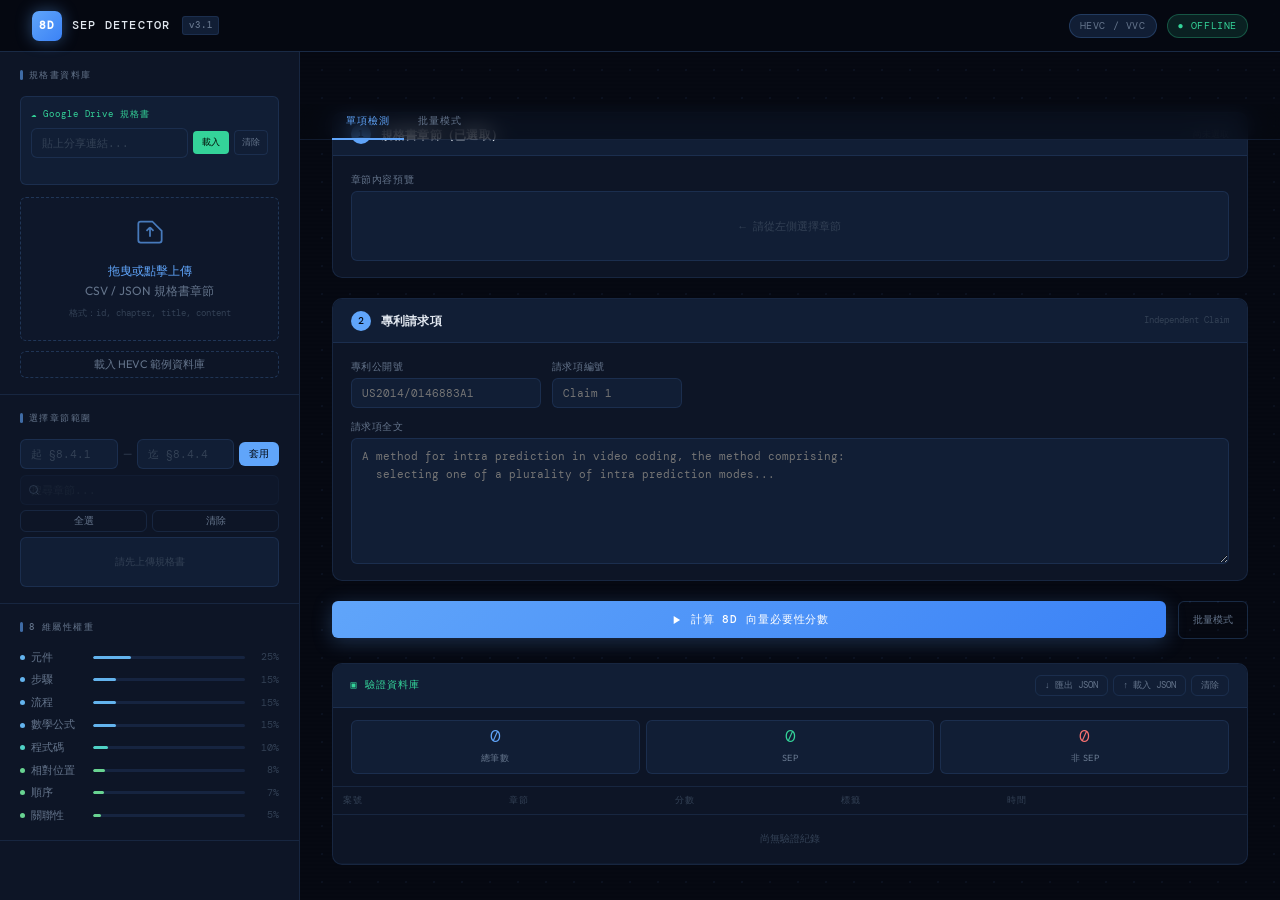
==== index.html @ 466321c6 "Add new H.264/MPEG-4 terms and definitions" ====
<!DOCTYPE html>
<html lang="zh-TW">
<head>
<meta charset="UTF-8">
<meta name="viewport" content="width=device-width, initial-scale=1.0">
<title>SEP 必要性檢測工具</title>
<link rel="preconnect" href="https://fonts.googleapis.com">
<link rel="preconnect" href="https://fonts.gstatic.com" crossorigin>
<link href="https://fonts.googleapis.com/css2?family=DM+Mono:ital,wght@0,300;0,400;0,500&family=Outfit:wght@300;400;500;600;700&display=swap" rel="stylesheet">
<style>
  :root {
    --bg:           #060912;
    --bg2:          #080d18;
    --surface:      #0d1526;
    --surface2:     #111e35;
    --surface3:     #162440;
    --glass:        rgba(13,21,38,0.7);
    --border:       rgba(96,165,250,0.12);
    --border-mid:   rgba(96,165,250,0.22);
    --border-strong:rgba(96,165,250,0.38);
    --accent:       #60a5fa;
    --accent-glow:  rgba(96,165,250,0.15);
    --accent2:      #34d399;
    --accent2-glow: rgba(52,211,153,0.12);
    --accent3:      #fbbf24;
    --text:         #e2e8f0;
    --text-muted:   #64748b;
    --text-dim:     #334155;
    --high:         #f87171;
    --mid:          #fbbf24;
    --low:          #34d399;
    --high-glow:    rgba(248,113,113,0.15);
    --mid-glow:     rgba(251,191,36,0.12);
    --low-glow:     rgba(52,211,153,0.12);
    --font-mono:    'DM Mono', 'Courier New', monospace;
    --font-ui:      'Outfit', system-ui, sans-serif;
    --radius:       10px;
    --radius-sm:    6px;
  }

  * { box-sizing: border-box; margin: 0; padding: 0; }

  body {
    font-family: var(--font-ui);
    background: var(--bg);
    color: var(--text);
    min-height: 100vh;
    font-size: 14px;
    line-height: 1.6;
    /* subtle dot grid */
    background-image: radial-gradient(rgba(96,165,250,0.06) 1px, transparent 1px);
    background-size: 28px 28px;
  }

  /* ── SCANLINE OVERLAY ── */
  body::before {
    content: '';
    position: fixed;
    inset: 0;
    background: repeating-linear-gradient(
      0deg,
      transparent,
      transparent 2px,
      rgba(0,0,0,0.03) 2px,
      rgba(0,0,0,0.03) 4px
    );
    pointer-events: none;
    z-index: 0;
  }

  /* ── HEADER ── */
  header {
    background: rgba(6,9,18,0.92);
    backdrop-filter: blur(20px);
    -webkit-backdrop-filter: blur(20px);
    border-bottom: 1px solid var(--border-mid);
    padding: 0 2rem;
    display: flex;
    align-items: center;
    height: 52px;
    gap: 1rem;
    position: sticky;
    top: 0;
    z-index: 100;
  }

  .logo {
    display: flex;
    align-items: center;
    gap: 10px;
    font-family: var(--font-mono);
    font-size: 12px;
    font-weight: 500;
    letter-spacing: 0.1em;
    color: var(--accent);
  }

  .logo-icon {
    width: 30px; height: 30px;
    background: linear-gradient(135deg, var(--accent), #3b82f6);
    border-radius: 7px;
    display: flex; align-items: center; justify-content: center;
    font-size: 11px;
    color: #fff;
    font-weight: 700;
    font-family: var(--font-mono);
    box-shadow: 0 0 16px rgba(96,165,250,0.4);
  }

  .logo-name { color: var(--text); font-weight: 500; }
  .logo-version {
    font-size: 9px;
    color: var(--text-muted);
    background: var(--surface2);
    border: 1px solid var(--border);
    padding: 1px 6px;
    border-radius: 3px;
    letter-spacing: 0.08em;
    margin-left: 2px;
  }

  .header-right {
    margin-left: auto;
    display: flex;
    align-items: center;
    gap: 10px;
  }

  .header-pill {
    background: var(--surface2);
    border: 1px solid var(--border-mid);
    color: var(--text-muted);
    font-family: var(--font-mono);
    font-size: 10px;
    padding: 3px 10px;
    border-radius: 20px;
    letter-spacing: 0.06em;
  }

  .header-pill.active {
    color: var(--accent2);
    border-color: rgba(52,211,153,0.3);
    background: var(--accent2-glow);
  }

  /* ── LAYOUT ── */
  .layout {
    display: grid;
    grid-template-columns: 300px 1fr;
    min-height: calc(100vh - 52px);
    position: relative;
    z-index: 1;
  }

  /* ── LEFT PANEL ── */
  .left-panel {
    background: var(--surface);
    border-right: 1px solid var(--border);
    display: flex;
    flex-direction: column;
    overflow-y: auto;
    scrollbar-width: thin;
    scrollbar-color: var(--border-mid) transparent;
  }

  .panel-section {
    border-bottom: 1px solid var(--border);
    padding: 1rem 1.25rem;
  }

  .section-label {
    font-family: var(--font-mono);
    font-size: 9px;
    font-weight: 500;
    letter-spacing: 0.16em;
    color: var(--text-muted);
    text-transform: uppercase;
    margin-bottom: 0.875rem;
    display: flex;
    align-items: center;
    gap: 6px;
  }

  .section-label::before {
    content: '';
    display: block;
    width: 3px;
    height: 10px;
    background: var(--accent);
    border-radius: 2px;
    opacity: 0.6;
  }

  /* ── DRIVE INPUT BLOCK ── */
  .drive-block {
    background: var(--surface2);
    border: 1px solid var(--border);
    border-radius: var(--radius-sm);
    padding: 10px;
    margin-bottom: 0.75rem;
    transition: border-color 0.2s;
  }

  .drive-block:hover { border-color: var(--border-mid); }

  .drive-label {
    font-family: var(--font-mono);
    font-size: 9px;
    color: var(--accent2);
    letter-spacing: 0.1em;
    margin-bottom: 6px;
    display: flex;
    align-items: center;
    gap: 4px;
  }

  .drive-row { display: flex; gap: 5px; align-items: center; }

  .drive-input {
    flex: 1;
    min-width: 0;
    background: var(--surface);
    border: 1px solid var(--border);
    border-radius: 4px;
    color: var(--text);
    font-family: var(--font-mono);
    font-size: 10px;
    padding: 5px 8px;
    outline: none;
    transition: border-color 0.2s;
  }

  .drive-input:focus { border-color: var(--accent); }
  .drive-input::placeholder { color: var(--text-dim); }

  .btn-drive-load {
    background: var(--accent2);
    color: #030a05;
    border: none;
    border-radius: 4px;
    font-family: var(--font-mono);
    font-size: 9px;
    font-weight: 500;
    padding: 5px 9px;
    cursor: pointer;
    white-space: nowrap;
    transition: all 0.2s;
  }

  .btn-drive-load:hover { filter: brightness(1.1); }

  .btn-drive-clear {
    background: transparent;
    border: 1px solid var(--border);
    border-radius: 4px;
    color: var(--text-muted);
    font-family: var(--font-mono);
    font-size: 9px;
    padding: 5px 7px;
    cursor: pointer;
    transition: all 0.2s;
    white-space: nowrap;
  }

  .btn-drive-clear:hover { border-color: var(--high); color: var(--high); }

  .drive-status {
    font-size: 9px;
    font-family: var(--font-mono);
    margin-top: 4px;
    color: var(--text-dim);
    min-height: 12px;
    line-height: 1.3;
  }

  /* ── UPLOAD ZONE ── */
  .upload-zone {
    border: 1.5px dashed var(--border-mid);
    border-radius: var(--radius-sm);
    padding: 1.25rem;
    text-align: center;
    cursor: pointer;
    transition: all 0.25s;
    background: rgba(96,165,250,0.02);
    position: relative;
    overflow: hidden;
  }

  .upload-zone::before {
    content: '';
    position: absolute;
    inset: 0;
    background: linear-gradient(135deg, transparent 40%, rgba(96,165,250,0.04));
    opacity: 0;
    transition: opacity 0.25s;
  }

  .upload-zone:hover { border-color: var(--accent); background: rgba(96,165,250,0.05); }
  .upload-zone:hover::before { opacity: 1; }
  .upload-zone.drag-over { border-color: var(--accent); background: rgba(96,165,250,0.08); }

  .upload-icon { width: 28px; height: 28px; margin: 0 auto 0.6rem; color: var(--accent); opacity: 0.7; }

  .upload-text {
    font-size: 12px;
    color: var(--text-muted);
    line-height: 1.5;
  }

  .upload-text strong {
    color: var(--accent);
    font-weight: 500;
    display: block;
    margin-bottom: 2px;
    font-size: 12px;
  }

  .upload-hint {
    font-family: var(--font-mono);
    font-size: 9px;
    color: var(--text-dim);
    margin-top: 6px;
  }

  input[type="file"] { display: none; }

  /* ── DB STATS ── */
  .db-stats {
    display: none;
    gap: 6px;
    margin-top: 0.6rem;
  }

  .db-stats.visible { display: flex; }

  .stat-chip {
    flex: 1;
    background: var(--surface2);
    border: 1px solid var(--border);
    border-radius: var(--radius-sm);
    padding: 6px 8px;
    text-align: center;
  }

  .stat-chip .num {
    font-family: var(--font-mono);
    font-size: 18px;
    font-weight: 500;
    color: var(--accent);
    display: block;
    line-height: 1;
  }

  .stat-chip .lbl {
    font-size: 9px;
    color: var(--text-muted);
    margin-top: 2px;
    letter-spacing: 0.06em;
  }

  .btn-sample {
    margin-top: 0.6rem;
    width: 100%;
    background: transparent;
    border: 1px dashed var(--border-mid);
    border-radius: var(--radius-sm);
    color: var(--text-muted);
    font-size: 11px;
    font-family: var(--font-ui);
    padding: 5px 10px;
    cursor: pointer;
    transition: all 0.2s;
  }

  .btn-sample:hover { border-color: var(--accent2); color: var(--accent2); }

  /* ── CHAPTER SELECTOR ── */
  .range-row {
    display: flex;
    gap: 5px;
    align-items: center;
    margin-bottom: 6px;
  }

  .range-input {
    flex: 1;
    background: var(--surface2);
    border: 1px solid var(--border);
    border-radius: var(--radius-sm);
    color: var(--text);
    font-family: var(--font-mono);
    font-size: 10px;
    padding: 5px 8px;
    outline: none;
    transition: border-color 0.2s;
  }

  .range-input:focus { border-color: var(--accent); }
  .range-input::placeholder { color: var(--text-dim); }
  .range-sep { color: var(--text-dim); font-size: 11px; flex-shrink: 0; }

  .btn-apply {
    background: var(--accent);
    color: #020812;
    border: none;
    border-radius: var(--radius-sm);
    font-family: var(--font-mono);
    font-size: 10px;
    font-weight: 500;
    padding: 5px 10px;
    cursor: pointer;
    white-space: nowrap;
    transition: all 0.2s;
  }

  .btn-apply:hover { background: #93c5fd; }

  .search-wrap {
    position: relative;
    margin-bottom: 5px;
  }

  .search-input {
    width: 100%;
    background: var(--surface2);
    border: 1px solid var(--border);
    border-radius: var(--radius-sm);
    color: var(--text);
    font-family: var(--font-ui);
    font-size: 11px;
    padding: 5px 8px 5px 26px;
    outline: none;
    transition: border-color 0.2s;
  }

  .search-input:focus { border-color: var(--accent); }
  .search-input::placeholder { color: var(--text-dim); }
  .search-input:disabled { opacity: 0.3; cursor: not-allowed; }

  .search-icon {
    position: absolute;
    left: 8px;
    top: 50%;
    transform: translateY(-50%);
    width: 12px; height: 12px;
    color: var(--text-dim);
    pointer-events: none;
  }

  .chapter-actions {
    display: flex;
    gap: 5px;
    margin-bottom: 5px;
  }

  .btn-ca {
    flex: 1;
    background: transparent;
    border: 1px solid var(--border);
    border-radius: var(--radius-sm);
    color: var(--text-muted);
    font-size: 10px;
    font-family: var(--font-mono);
    padding: 3px 0;
    cursor: pointer;
    transition: all 0.2s;
  }

  .btn-ca:hover { color: var(--accent); border-color: var(--border-mid); }
  .btn-ca.danger:hover { color: var(--high); border-color: rgba(248,113,113,0.3); }

  /* ── CHAPTER LIST ── */
  .chapter-list-wrap {
    max-height: 200px;
    overflow-y: auto;
    border: 1px solid var(--border);
    border-radius: var(--radius-sm);
    background: var(--surface2);
    scrollbar-width: thin;
    scrollbar-color: var(--border-mid) transparent;
  }

  .chapter-empty {
    padding: 16px;
    text-align: center;
    font-family: var(--font-mono);
    font-size: 10px;
    color: var(--text-dim);
  }

  .chapter-item {
    display: flex;
    align-items: flex-start;
    gap: 8px;
    padding: 6px 10px;
    border-bottom: 1px solid rgba(96,165,250,0.05);
    cursor: pointer;
    transition: background 0.12s;
    user-select: none;
  }

  .chapter-item:last-child { border-bottom: none; }
  .chapter-item:hover { background: rgba(96,165,250,0.06); }
  .chapter-item.selected { background: rgba(96,165,250,0.1); }
  .chapter-item.range-highlight { background: rgba(52,211,153,0.06); }

  .chapter-cb {
    width: 13px; height: 13px;
    border: 1.5px solid var(--border-mid);
    border-radius: 3px;
    flex-shrink: 0;
    margin-top: 2px;
    display: flex; align-items: center; justify-content: center;
    transition: all 0.12s;
  }

  .chapter-item.selected .chapter-cb {
    background: var(--accent);
    border-color: var(--accent);
  }

  .chapter-cb-check { display: none; width: 7px; height: 7px; }
  .chapter-item.selected .chapter-cb-check { display: block; }

  .chapter-info { flex: 1; min-width: 0; }

  .chapter-num-label {
    font-family: var(--font-mono);
    font-size: 10px;
    color: var(--accent);
    display: block;
    white-space: nowrap;
    overflow: hidden;
    text-overflow: ellipsis;
  }

  .chapter-title-label {
    font-size: 10px;
    color: var(--text-muted);
    display: block;
    white-space: nowrap;
    overflow: hidden;
    text-overflow: ellipsis;
  }

  .selection-summary { display: none; margin-top: 6px; }

  .selection-meta {
    display: flex;
    align-items: center;
    justify-content: space-between;
    margin-bottom: 4px;
  }

  .selection-count {
    font-family: var(--font-mono);
    font-size: 9px;
    color: var(--accent);
  }

  .selection-chars {
    font-family: var(--font-mono);
    font-size: 9px;
    color: var(--text-dim);
  }

  .spec-preview {
    display: none;
    background: var(--surface2);
    border: 1px solid var(--border);
    border-radius: var(--radius-sm);
    padding: 8px;
    font-family: var(--font-mono);
    font-size: 10px;
    color: var(--text-muted);
    max-height: 100px;
    overflow-y: auto;
    line-height: 1.6;
    white-space: pre-wrap;
    word-break: break-word;
  }

  .spec-preview.visible { display: block; }

  /* ── WEIGHT LIST ── */
  .weight-list { display: flex; flex-direction: column; gap: 5px; }
  .weight-row { display: flex; align-items: center; gap: 6px; }
  .weight-dot { width: 5px; height: 5px; border-radius: 50%; flex-shrink: 0; }
  .weight-name { font-size: 11px; color: var(--text-muted); width: 56px; flex-shrink: 0; }
  .weight-bar-bg { flex: 1; height: 3px; background: var(--surface3); border-radius: 2px; overflow: hidden; }
  .weight-bar-fill { height: 100%; border-radius: 2px; }
  .weight-pct { font-family: var(--font-mono); font-size: 10px; color: var(--text-dim); width: 28px; text-align: right; }

  /* ── MAIN PANEL ── */
  .main-panel { display: flex; flex-direction: column; overflow-y: auto; }

  /* ── TAB BAR ── */
  .tab-bar {
    display: flex;
    border-bottom: 1px solid var(--border);
    padding: 0 2rem;
    background: rgba(6,9,18,0.6);
    backdrop-filter: blur(10px);
    position: sticky;
    top: 52px;
    z-index: 10;
  }

  .tab-btn {
    font-family: var(--font-mono);
    font-size: 10px;
    font-weight: 500;
    letter-spacing: 0.1em;
    text-transform: uppercase;
    padding: 10px 14px;
    border: none;
    background: transparent;
    color: var(--text-muted);
    cursor: pointer;
    border-bottom: 2px solid transparent;
    margin-bottom: -1px;
    transition: all 0.2s;
  }

  .tab-btn.active { color: var(--accent); border-bottom-color: var(--accent); }
  .tab-btn:hover:not(.active) { color: var(--text); }

  .tab-content { display: none; }
  .tab-content.active { display: flex; flex-direction: column; }

  /* ── MAIN CONTENT ── */
  .main-content {
    flex: 1;
    padding: 1.5rem 2rem;
    display: flex;
    flex-direction: column;
    gap: 1.25rem;
  }

  /* ── INPUT CARDS ── */
  .input-card {
    background: var(--surface);
    border: 1px solid var(--border);
    border-radius: var(--radius);
    overflow: hidden;
    transition: border-color 0.2s;
  }

  .input-card:focus-within { border-color: var(--border-mid); }

  .input-card-header {
    padding: 0.7rem 1.1rem;
    border-bottom: 1px solid var(--border);
    display: flex;
    align-items: center;
    gap: 10px;
    background: var(--surface2);
  }

  .card-num {
    width: 20px; height: 20px;
    background: var(--accent);
    color: #020812;
    border-radius: 50%;
    font-family: var(--font-mono);
    font-size: 10px;
    font-weight: 500;
    display: flex; align-items: center; justify-content: center;
    flex-shrink: 0;
  }

  .card-title { font-size: 12px; font-weight: 600; color: var(--text); letter-spacing: 0.02em; }
  .card-subtitle { margin-left: auto; font-family: var(--font-mono); font-size: 9px; color: var(--text-dim); }

  .input-card-body { padding: 1rem 1.1rem; display: flex; flex-direction: column; gap: 0.7rem; }

  .field-row { display: flex; gap: 0.7rem; align-items: flex-start; }
  .field-group { display: flex; flex-direction: column; gap: 3px; flex: 1; }

  label {
    font-size: 10px;
    color: var(--text-muted);
    font-weight: 500;
    letter-spacing: 0.06em;
    font-family: var(--font-mono);
  }

  input[type="text"] {
    width: 100%;
    background: var(--surface2);
    border: 1px solid var(--border);
    border-radius: var(--radius-sm);
    color: var(--text);
    font-family: var(--font-mono);
    font-size: 11px;
    padding: 7px 10px;
    outline: none;
    transition: border-color 0.2s;
  }

  input[type="text"]:focus { border-color: var(--accent); }

  textarea {
    width: 100%;
    background: var(--surface2);
    border: 1px solid var(--border);
    border-radius: var(--radius-sm);
    color: var(--text);
    font-family: var(--font-mono);
    font-size: 11px;
    padding: 9px 10px;
    outline: none;
    resize: vertical;
    transition: border-color 0.2s;
    line-height: 1.6;
  }

  textarea:focus { border-color: var(--accent); }

  .spec-readonly {
    background: var(--surface2);
    border: 1px solid var(--border);
    border-radius: var(--radius-sm);
    padding: 9px 10px;
    font-family: var(--font-mono);
    font-size: 10px;
    color: var(--text-muted);
    min-height: 70px;
    max-height: 160px;
    overflow-y: auto;
    line-height: 1.7;
    white-space: pre-wrap;
    word-break: break-word;
    display: flex;
    align-items: center;
    justify-content: center;
  }

  .spec-readonly.has-content { color: var(--text); align-items: flex-start; justify-content: flex-start; }
  .spec-placeholder { color: var(--text-dim); font-size: 11px; text-align: center; }

  /* ── RUN AREA ── */
  .run-area { display: flex; gap: 0.75rem; align-items: center; }

  .btn-run {
    flex: 1;
    background: linear-gradient(135deg, var(--accent), #3b82f6);
    color: #fff;
    border: none;
    border-radius: var(--radius-sm);
    font-family: var(--font-mono);
    font-size: 11px;
    font-weight: 500;
    letter-spacing: 0.08em;
    padding: 11px 20px;
    cursor: pointer;
    transition: all 0.2s;
    display: flex;
    align-items: center;
    justify-content: center;
    gap: 8px;
    box-shadow: 0 4px 20px rgba(96,165,250,0.25);
    text-transform: uppercase;
  }

  .btn-run:hover { filter: brightness(1.1); box-shadow: 0 4px 28px rgba(96,165,250,0.4); transform: translateY(-1px); }
  .btn-run:active { transform: scale(0.98) translateY(0); }
  .btn-run:disabled { opacity: 0.35; cursor: not-allowed; transform: none; box-shadow: none; }

  .btn-secondary {
    background: transparent;
    border: 1px solid var(--border-mid);
    border-radius: var(--radius-sm);
    color: var(--text-muted);
    font-family: var(--font-mono);
    font-size: 10px;
    padding: 11px 14px;
    cursor: pointer;
    transition: all 0.2s;
    white-space: nowrap;
  }

  .btn-secondary:hover { border-color: var(--accent); color: var(--accent); }

  /* ── RESULT CARD ── */
  .result-card {
    background: var(--surface);
    border: 1px solid var(--border);
    border-radius: var(--radius);
    overflow: hidden;
    display: none;
  }

  .result-card.visible { display: block; animation: slideUp 0.3s ease; }

  @keyframes slideUp {
    from { opacity: 0; transform: translateY(12px); }
    to   { opacity: 1; transform: translateY(0); }
  }

  /* ── RESULT HEADER ── */
  .result-header {
    padding: 1.25rem 1.25rem 1rem;
    border-bottom: 1px solid var(--border);
    background: var(--surface2);
    display: grid;
    grid-template-columns: auto 1fr auto;
    gap: 1.25rem;
    align-items: start;
  }

  .score-section { display: flex; align-items: baseline; gap: 6px; }

  .score-badge {
    font-family: var(--font-mono);
    font-size: 48px;
    font-weight: 300;
    line-height: 1;
    letter-spacing: -0.02em;
    transition: color 0.3s;
  }

  .score-badge.high { color: var(--high); text-shadow: 0 0 30px rgba(248,113,113,0.4); }
  .score-badge.mid  { color: var(--mid);  text-shadow: 0 0 30px rgba(251,191,36,0.35); }
  .score-badge.low  { color: var(--low);  text-shadow: 0 0 30px rgba(52,211,153,0.35); }

  .score-denom {
    font-family: var(--font-mono);
    font-size: 12px;
    color: var(--text-dim);
    margin-bottom: 4px;
  }

  .result-middle { display: flex; flex-direction: column; gap: 6px; padding-top: 4px; }

  .tier-badge {
    display: inline-flex;
    align-items: center;
    gap: 6px;
    padding: 4px 12px;
    border-radius: 20px;
    font-family: var(--font-mono);
    font-size: 11px;
    font-weight: 500;
    letter-spacing: 0.06em;
    width: fit-content;
  }

  .tier-badge.high { background: var(--high-glow); color: var(--high); border: 1px solid rgba(248,113,113,0.3); }
  .tier-badge.mid  { background: var(--mid-glow);  color: var(--mid);  border: 1px solid rgba(251,191,36,0.3); }
  .tier-badge.low  { background: var(--low-glow);  color: var(--low);  border: 1px solid rgba(52,211,153,0.3); }

  .tier-desc-inline { font-size: 11px; color: var(--text-muted); line-height: 1.5; }

  .result-meta { text-align: right; padding-top: 4px; }
  .result-meta .patent-num { font-family: var(--font-mono); font-size: 11px; color: var(--accent); }
  .result-meta .chapter-num { font-size: 10px; color: var(--text-muted); margin-top: 3px; font-family: var(--font-mono); }

  /* ── RESULT BODY ── */
  .result-body { padding: 1.25rem; }

  /* ── BREAKDOWN ── */
  .breakdown-grid {
    display: grid;
    grid-template-columns: repeat(3, 1fr);
    gap: 8px;
    margin-bottom: 1.25rem;
  }

  .breakdown-item {
    background: var(--surface2);
    border: 1px solid var(--border);
    border-radius: var(--radius-sm);
    padding: 10px 12px;
    text-align: center;
    transition: border-color 0.2s;
  }

  .breakdown-item:hover { border-color: var(--border-mid); }
  .breakdown-label { font-size: 9px; color: var(--text-dim); margin-bottom: 4px; letter-spacing: 0.06em; font-family: var(--font-mono); text-transform: uppercase; }
  .breakdown-val { font-family: var(--font-mono); font-size: 20px; font-weight: 300; color: var(--text); }
  .breakdown-val.accent { color: var(--accent); }
  .breakdown-val.boost  { color: var(--accent2); }

  /* ── 8D BARS ── */
  .attr-section-header {
    display: flex;
    align-items: center;
    gap: 8px;
    margin-bottom: 0.875rem;
  }

  .attr-section-title {
    font-family: var(--font-mono);
    font-size: 9px;
    font-weight: 500;
    letter-spacing: 0.14em;
    color: var(--text-muted);
    text-transform: uppercase;
  }

  .attr-section-line {
    flex: 1;
    height: 1px;
    background: var(--border);
  }

  .attr-rows { display: flex; flex-direction: column; gap: 7px; }

  .attr-row { display: flex; align-items: center; gap: 10px; }
  .attr-name { width: 54px; font-size: 11px; color: var(--text-muted); flex-shrink: 0; }
  .attr-weight { width: 26px; font-family: var(--font-mono); font-size: 9px; color: var(--text-dim); text-align: right; flex-shrink: 0; }

  .attr-bar-bg {
    flex: 1;
    height: 5px;
    background: var(--surface3);
    border-radius: 3px;
    overflow: hidden;
    position: relative;
  }

  .attr-bar-fill {
    height: 100%;
    border-radius: 3px;
    transition: width 0.8s cubic-bezier(0.4,0,0.2,1);
    position: relative;
  }

  .attr-bar-fill::after {
    content: '';
    position: absolute;
    right: 0;
    top: 0;
    width: 3px;
    height: 100%;
    background: rgba(255,255,255,0.4);
    border-radius: 2px;
  }

  .attr-sim { width: 36px; font-family: var(--font-mono); font-size: 11px; text-align: right; flex-shrink: 0; font-weight: 500; }
  .attr-contrib { width: 34px; font-family: var(--font-mono); font-size: 9px; color: var(--text-dim); text-align: right; flex-shrink: 0; }

  /* ── PENALTY ── */
  .penalty-box {
    margin-top: 1rem;
    background: rgba(248,113,113,0.06);
    border: 1px solid rgba(248,113,113,0.2);
    border-radius: var(--radius-sm);
    padding: 0.7rem 0.875rem;
    font-size: 11px;
    color: var(--high);
    font-family: var(--font-mono);
    display: none;
    line-height: 1.5;
  }

  .penalty-box.visible { display: block; }

  /* ── TIER DESC ── */
  .tier-desc {
    margin-top: 1rem;
    padding: 0.7rem 0.875rem;
    border-radius: var(--radius-sm);
    font-size: 12px;
    font-weight: 400;
    display: flex;
    align-items: flex-start;
    gap: 8px;
    line-height: 1.5;
  }

  .tier-desc.high { background: var(--high-glow); border: 1px solid rgba(248,113,113,0.2); color: var(--high); }
  .tier-desc.mid  { background: var(--mid-glow);  border: 1px solid rgba(251,191,36,0.2);  color: var(--mid); }
  .tier-desc.low  { background: var(--low-glow);  border: 1px solid rgba(52,211,153,0.2);  color: var(--low); }

  /* ── HISTORY ── */
  .history-panel { padding: 1.25rem; border-top: 1px solid var(--border); display: none; }
  .history-panel.visible { display: block; }

  .history-header { display: flex; align-items: center; justify-content: space-between; margin-bottom: 0.75rem; }

  .history-title {
    font-family: var(--font-mono);
    font-size: 10px;
    font-weight: 500;
    letter-spacing: 0.12em;
    color: var(--text-muted);
    text-transform: uppercase;
  }

  .btn-clear {
    background: transparent;
    border: 1px solid var(--border);
    border-radius: var(--radius-sm);
    color: var(--text-dim);
    font-size: 10px;
    font-family: var(--font-mono);
    padding: 2px 8px;
    cursor: pointer;
    transition: all 0.2s;
  }

  .btn-clear:hover { border-color: var(--high); color: var(--high); }

  .history-table { width: 100%; border-collapse: collapse; font-size: 11px; }

  .history-table th {
    font-family: var(--font-mono);
    font-size: 9px;
    font-weight: 500;
    letter-spacing: 0.1em;
    color: var(--text-dim);
    text-transform: uppercase;
    text-align: left;
    padding: 0 8px 6px 0;
    border-bottom: 1px solid var(--border);
  }

  .history-table td {
    padding: 6px 8px 6px 0;
    border-bottom: 1px solid rgba(96,165,250,0.05);
    color: var(--text-muted);
    font-family: var(--font-mono);
    font-size: 10px;
    vertical-align: middle;
  }

  .history-table td.score-cell { font-weight: 500; font-size: 13px; }

  /* ── LOADING ── */
  .loading-overlay {
    display: none;
    position: fixed;
    inset: 0;
    background: rgba(6,9,18,0.88);
    backdrop-filter: blur(8px);
    z-index: 999;
    align-items: center;
    justify-content: center;
  }

  .loading-overlay.visible { display: flex; }

  .loading-box {
    background: var(--surface);
    border: 1px solid var(--border-mid);
    border-radius: 14px;
    padding: 2.25rem 2.5rem;
    text-align: center;
    min-width: 280px;
    box-shadow: 0 0 60px rgba(96,165,250,0.08);
  }

  .spinner {
    width: 34px; height: 34px;
    border: 2px solid var(--surface3);
    border-top-color: var(--accent);
    border-radius: 50%;
    animation: spin 0.7s linear infinite;
    margin: 0 auto 1.1rem;
  }

  @keyframes spin { to { transform: rotate(360deg); } }

  .loading-step { font-family: var(--font-mono); font-size: 12px; color: var(--accent); margin-bottom: 4px; }
  .loading-sub  { font-size: 11px; color: var(--text-dim); }

  .loading-progress { margin-top: 1rem; height: 2px; background: var(--surface3); border-radius: 1px; overflow: hidden; }
  .loading-progress-bar { height: 100%; background: linear-gradient(90deg, var(--accent), var(--accent2)); border-radius: 1px; transition: width 0.4s ease; }

  /* ── BATCH ── */
  .batch-section { background: var(--surface); border: 1px solid var(--border); border-radius: var(--radius); overflow: hidden; }

  .batch-header {
    padding: 0.7rem 1.1rem;
    border-bottom: 1px solid var(--border);
    background: var(--surface2);
    display: flex;
    align-items: center;
    justify-content: space-between;
  }

  .batch-title { font-size: 12px; font-weight: 600; color: var(--text); }

  .batch-body { padding: 1.1rem; display: none; }
  .batch-body.open { display: block; }

  .batch-results { margin-top: 1rem; display: flex; flex-direction: column; gap: 5px; }

  .batch-row {
    display: flex;
    align-items: center;
    gap: 10px;
    background: var(--surface2);
    border: 1px solid var(--border);
    border-radius: var(--radius-sm);
    padding: 8px 12px;
    transition: border-color 0.15s;
  }

  .batch-row:hover { border-color: var(--border-mid); }
  .batch-rank   { font-family: var(--font-mono); font-size: 10px; color: var(--text-dim); width: 18px; flex-shrink: 0; }
  .batch-score  { font-family: var(--font-mono); font-size: 15px; font-weight: 500; width: 42px; flex-shrink: 0; }
  .batch-preview { flex: 1; font-size: 11px; color: var(--text-muted); font-family: var(--font-mono); white-space: nowrap; overflow: hidden; text-overflow: ellipsis; }

  /* ── SCROLLBARS ── */
  ::-webkit-scrollbar { width: 4px; height: 4px; }
  ::-webkit-scrollbar-track { background: transparent; }
  ::-webkit-scrollbar-thumb { background: var(--border-mid); border-radius: 2px; }

  /* ── RESPONSIVE ── */
  @media (max-width: 900px) {
    .layout { grid-template-columns: 1fr; }
    .left-panel { border-right: none; border-bottom: 1px solid var(--border); }
    .breakdown-grid { grid-template-columns: repeat(2,1fr); }
    .result-header { grid-template-columns: auto 1fr; }
    .result-meta { display: none; }
  }

  /* ── VERIFIED DB UI ── */
  .verify-bar { display:none; gap:8px; align-items:center; margin-top:1rem; padding:0.75rem 1rem; background:var(--surface2); border:1px solid var(--border); border-radius:var(--radius-sm); }
  .verify-bar.visible { display:flex; }
  .verify-label { font-family:var(--font-mono); font-size:10px; color:var(--text-muted); flex:1; }
  .btn-verify { padding:6px 14px; border-radius:var(--radius-sm); border:none; font-family:var(--font-mono); font-size:10px; font-weight:500; cursor:pointer; transition:all 0.2s; letter-spacing:0.04em; }
  .btn-verify.sep { background:rgba(52,211,153,0.12); color:var(--low); border:1px solid rgba(52,211,153,0.3); }
  .btn-verify.sep:hover { background:rgba(52,211,153,0.22); }
  .btn-verify.non-sep { background:rgba(248,113,113,0.1); color:var(--high); border:1px solid rgba(248,113,113,0.3); }
  .btn-verify.non-sep:hover { background:rgba(248,113,113,0.2); }
  .verified-badge { display:none; font-family:var(--font-mono); font-size:10px; padding:2px 9px; border-radius:10px; font-weight:500; }
  .verified-badge.sep { display:inline; background:rgba(52,211,153,0.12); color:var(--low); border:1px solid rgba(52,211,153,0.3); }
  .verified-badge.non-sep { display:inline; background:rgba(248,113,113,0.1); color:var(--high); border:1px solid rgba(248,113,113,0.3); }

  .db-panel { background:var(--surface); border:1px solid var(--border); border-radius:var(--radius); overflow:hidden; }
  .db-panel-header { padding:0.7rem 1.1rem; background:var(--surface2); border-bottom:1px solid var(--border); display:flex; align-items:center; justify-content:space-between; gap:8px; }
  .db-panel-title { font-family:var(--font-mono); font-size:10px; font-weight:500; color:var(--accent2); letter-spacing:0.1em; text-transform:uppercase; }
  .db-actions { display:flex; gap:5px; }
  .btn-db { background:transparent; border:1px solid var(--border); border-radius:var(--radius-sm); color:var(--text-muted); font-family:var(--font-mono); font-size:9px; padding:3px 9px; cursor:pointer; transition:all 0.2s; }
  .btn-db:hover { border-color:var(--accent2); color:var(--accent2); }
  .btn-db.danger:hover { border-color:var(--high); color:var(--high); }
  .db-stats-row { display:flex; gap:6px; padding:0.75rem 1.1rem; border-bottom:1px solid var(--border); }
  .db-stat { flex:1; background:var(--surface2); border:1px solid var(--border); border-radius:var(--radius-sm); padding:6px 8px; text-align:center; }
  .db-stat .n { font-family:var(--font-mono); font-size:18px; font-weight:300; display:block; line-height:1; }
  .db-stat .l { font-size:9px; color:var(--text-muted); margin-top:2px; letter-spacing:0.06em; }
  .db-stat.sep-stat .n { color:var(--low); }
  .db-stat.non-stat .n { color:var(--high); }
  .db-stat.total-stat .n { color:var(--accent); }
  .db-table-wrap { max-height:240px; overflow-y:auto; }
  .db-table { width:100%; border-collapse:collapse; }
  .db-table th { font-family:var(--font-mono); font-size:9px; font-weight:500; letter-spacing:0.1em; color:var(--text-dim); text-transform:uppercase; padding:6px 10px; border-bottom:1px solid var(--border); text-align:left; position:sticky; top:0; background:var(--surface); }
  .db-table td { padding:5px 10px; border-bottom:1px solid rgba(96,165,250,0.04); color:var(--text-muted); font-family:var(--font-mono); font-size:10px; vertical-align:middle; }
  .db-table tr:hover td { background:rgba(96,165,250,0.03); }

</style>
</head>
<body>

<!-- HEADER -->
<header>
  <div class="logo">
    <div class="logo-icon">8D</div>
    <span class="logo-name">SEP DETECTOR</span>
    <span class="logo-version">v3.1</span>
  </div>
  <div class="header-right">
    <div class="header-pill">HEVC / VVC</div>
    <div class="header-pill active" id="dbStatusPill">● OFFLINE</div>
  </div>
</header>

<!-- LOADING -->
<div class="loading-overlay" id="loadingOverlay">
  <div class="loading-box">
    <div class="spinner"></div>
    <div class="loading-step" id="loadingStep">初始化...</div>
    <div class="loading-sub" id="loadingSub">請稍候，正在分析技術文本</div>
    <div class="loading-progress">
      <div class="loading-progress-bar" id="progressBar" style="width:10%"></div>
    </div>
  </div>
</div>

<div class="layout">
  <!-- LEFT PANEL -->
  <div class="left-panel">

    <!-- SPEC DB -->
    <div class="panel-section">
      <div class="section-label">規格書資料庫</div>

      <div class="drive-block">
        <div class="drive-label">☁ Google Drive 規格書</div>
        <div class="drive-row">
          <input type="text" class="drive-input" id="driveUrlInput"
            placeholder="貼上分享連結..."
            onfocus="this.style.borderColor='var(--accent)'"
            onblur="this.style.borderColor='var(--border)'"
            onkeydown="if(event.key==='Enter')saveDriveUrl()" />
          <button class="btn-drive-load" onclick="saveDriveUrl()">載入</button>
          <button class="btn-drive-clear" onclick="clearDriveUrl()">清除</button>
        </div>
        <div class="drive-status" id="driveStatus"></div>
      </div>

      <div class="upload-zone" id="uploadZone"
        onclick="document.getElementById('fileInput').click()"
        ondragover="handleDragOver(event)"
        ondragleave="handleDragLeave(event)"
        ondrop="handleDrop(event)">
        <svg class="upload-icon" viewBox="0 0 24 24" fill="none" stroke="currentColor" stroke-width="1.5">
          <path d="M12 16v-8m0 0l-3 3m3-3l3 3M20 21H4a2 2 0 01-2-2V5a2 2 0 012-2h10l8 8v8a2 2 0 01-2 2z"/>
        </svg>
        <div class="upload-text">
          <strong>拖曳或點擊上傳</strong>
          CSV / JSON 規格書章節
        </div>
        <div class="upload-hint">格式：id, chapter, title, content</div>
      </div>
      <input type="file" id="fileInput" accept=".csv,.json" onchange="handleFileUpload(event)" />

      <div class="db-stats" id="dbStats">
        <div class="stat-chip"><span class="num" id="statChapters">0</span><span class="lbl">章節</span></div>
        <div class="stat-chip"><span class="num" id="statChars">0</span><span class="lbl">字元</span></div>
      </div>

      <button class="btn-sample" onclick="loadSampleDB()">載入 HEVC 範例資料庫</button>
    </div>

    <!-- CHAPTER SELECT -->
    <div class="panel-section">
      <div class="section-label">選擇章節範圍</div>

      <div class="range-row">
        <input class="range-input" type="text" id="rangeFrom" placeholder="起 §8.4.1" oninput="highlightRange()" />
        <span class="range-sep">—</span>
        <input class="range-input" type="text" id="rangeTo" placeholder="迄 §8.4.4" oninput="highlightRange()" />
        <button class="btn-apply" onclick="applyRange()">套用</button>
      </div>

      <div class="search-wrap">
        <svg class="search-icon" viewBox="0 0 24 24" fill="none" stroke="currentColor" stroke-width="2">
          <circle cx="11" cy="11" r="8"/><path d="m21 21-4.35-4.35"/>
        </svg>
        <input class="search-input" type="text" id="chapterSearch" placeholder="搜尋章節..." oninput="filterChapterList()" disabled />
      </div>

      <div class="chapter-actions" id="chapterActions">
        <button class="btn-ca" onclick="selectAllFiltered()">全選</button>
        <button class="btn-ca danger" onclick="clearSelection()">清除</button>
      </div>

      <div class="chapter-list-wrap" id="chapterList">
        <div class="chapter-empty">請先上傳規格書</div>
      </div>

      <div class="selection-summary" id="selectionSummary">
        <div class="selection-meta">
          <span class="selection-count" id="selectionCount">已選 0 個章節</span>
          <span class="selection-chars" id="selectionChars">0 字元</span>
        </div>
        <div class="spec-preview visible" id="specPreview"></div>
      </div>
    </div>

    <!-- WEIGHTS -->
    <div class="panel-section">
      <div class="section-label">8 維屬性權重</div>
      <div class="weight-list" id="weightList"></div>
    </div>

  </div>

  <!-- MAIN PANEL -->
  <div class="main-panel">
    <div class="tab-bar">
      <button class="tab-btn active" onclick="switchTab('single', this)">單項檢測</button>
      <button class="tab-btn" onclick="switchTab('batch', this)">批量模式</button>
    </div>

    <!-- SINGLE TAB -->
    <div class="tab-content active" id="tab-single">
      <div class="main-content">

        <!-- CARD 1: SPEC -->
        <div class="input-card">
          <div class="input-card-header">
            <div class="card-num">1</div>
            <div class="card-title">規格書章節（已選取）</div>
            <div class="card-subtitle" id="selectedChapterLabel">尚未選取</div>
          </div>
          <div class="input-card-body">
            <div class="field-group">
              <label>章節內容預覽</label>
              <div class="spec-readonly" id="specReadonly">
                <div class="spec-placeholder">← 請從左側選擇章節</div>
              </div>
            </div>
          </div>
        </div>

        <!-- CARD 2: CLAIM -->
        <div class="input-card">
          <div class="input-card-header">
            <div class="card-num">2</div>
            <div class="card-title">專利請求項</div>
            <div class="card-subtitle">Independent Claim</div>
          </div>
          <div class="input-card-body">
            <div class="field-row">
              <div class="field-group" style="max-width:190px;">
                <label>專利公開號</label>
                <input type="text" id="patentId" placeholder="US2014/0146883A1" />
              </div>
              <div class="field-group" style="max-width:130px;">
                <label>請求項編號</label>
                <input type="text" id="claimNum" placeholder="Claim 1" />
              </div>
            </div>
            <div class="field-group">
              <label>請求項全文</label>
              <textarea id="claimContent" rows="6" placeholder="A method for intra prediction in video coding, the method comprising:&#10;  selecting one of a plurality of intra prediction modes..."></textarea>
            </div>
          </div>
        </div>

        <!-- RUN -->
        <div class="run-area">
          <button class="btn-run" id="runBtn" onclick="runDetection()">
            <svg width="14" height="14" viewBox="0 0 24 24" fill="currentColor"><path d="M8 5v14l11-7z"/></svg>
            計算 8D 向量必要性分數
          </button>
          <button class="btn-secondary" onclick="switchTab('batch', document.querySelectorAll('.tab-btn')[1])">批量模式</button>
        </div>

        <!-- RESULT -->
        <div class="result-card" id="resultCard">
          <div class="result-header">
            <div class="score-section">
              <div class="score-badge" id="scoreBadge">—</div>
              <div class="score-denom">/100</div>
            </div>
            <div class="result-middle">
              <div class="tier-badge" id="tierBadge">—</div>
              <div class="tier-desc-inline" id="tierDesc">—</div>
            </div>
            <div class="result-meta">
              <div class="patent-num" id="resultPatentId">—</div>
              <div class="chapter-num" id="resultChapter">—</div>
            </div>
          </div>

          <div class="result-body">
            <div class="breakdown-grid">
              <div class="breakdown-item">
                <div class="breakdown-label">基礎幾何距離</div>
                <div class="breakdown-val accent" id="rawScore">—</div>
              </div>
              <div class="breakdown-item">
                <div class="breakdown-label">膨脹校正後</div>
                <div class="breakdown-val" id="inflatedScore">—</div>
              </div>
              <div class="breakdown-item">
                <div class="breakdown-label">核心屬性均值</div>
                <div class="breakdown-val boost" id="coreAvg">—</div>
              </div>
            </div>

            <div class="attr-section-header">
              <div class="attr-section-title">8 維屬性相似度</div>
              <div class="attr-section-line"></div>
            </div>
            <div class="attr-rows" id="attrRows"></div>

            <div class="penalty-box" id="penaltyBox"></div>
            <div class="tier-desc" id="tierDescBox"></div>
          </div>

          <div class="verify-bar" id="verifyBar">
            <span class="verify-label">人工驗證：</span>
            <span class="verified-badge" id="verifiedBadge"></span>
            <button class="btn-verify sep"     onclick="verifyCase(1)">✅ 確認為 SEP</button>
            <button class="btn-verify non-sep" onclick="verifyCase(0)">❌ 確認非 SEP</button>
          </div>

          <div class="history-panel" id="historyPanel">
            <div class="history-header">
              <div class="history-title">檢測歷史</div>
              <button class="btn-clear" onclick="clearHistory()">清除</button>
            </div>
            <table class="history-table">
              <thead>
                <tr><th>#</th><th>章節</th><th>專利號碼</th><th>分數</th><th>等級</th></tr>
              </thead>
              <tbody id="historyBody"></tbody>
            </table>
          </div>
        </div>

      </div>
    </div>

        <!-- VERIFIED DB PANEL -->
        <div class="db-panel" id="dbPanel" style="margin:0 2rem 1.5rem;">
          <div class="db-panel-header">
            <div class="db-panel-title">▣ 驗證資料庫</div>
            <div class="db-actions">
              <button class="btn-db" onclick="exportVerifiedDB()">↓ 匯出 JSON</button>
              <button class="btn-db" onclick="document.getElementById('importDbInput').click()">↑ 載入 JSON</button>
              <button class="btn-db danger" onclick="clearVerifiedDB()">清除</button>
            </div>
          </div>
          <div class="db-stats-row">
            <div class="db-stat total-stat"><span class="n" id="dbTotal">0</span><span class="l">總筆數</span></div>
            <div class="db-stat sep-stat">  <span class="n" id="dbSepCnt">0</span><span class="l">SEP</span></div>
            <div class="db-stat non-stat">  <span class="n" id="dbNonCnt">0</span><span class="l">非 SEP</span></div>
          </div>
          <div class="db-table-wrap">
            <table class="db-table">
              <thead><tr><th>案號</th><th>章節</th><th>分數</th><th>標籤</th><th>時間</th><th></th></tr></thead>
              <tbody id="dbTableBody">
                <tr><td colspan="6" style="text-align:center;color:var(--text-dim);padding:16px;">尚無驗證紀錄</td></tr>
              </tbody>
            </table>
          </div>
        </div>
        <input type="file" id="importDbInput" accept=".json" style="display:none" onchange="importVerifiedDB(event)" />


    <!-- BATCH TAB -->
    <div class="tab-content" id="tab-batch">
      <div class="main-content">
        <div class="batch-section">
          <div class="batch-header">
            <div class="batch-title">批量請求項（同一章節）</div>
          </div>
          <div class="batch-body open">
            <div class="field-group">
              <label>多個請求項全文（以空行分隔）</label>
              <textarea id="batchClaims" rows="10" placeholder="請求項 1 全文...&#10;&#10;請求項 2 全文...&#10;&#10;請求項 3 全文..."></textarea>
            </div>
            <div style="margin-top:0.875rem;">
              <button class="btn-run" id="batchRunBtn" onclick="runBatch()" style="max-width:220px;">
                <svg width="12" height="12" viewBox="0 0 24 24" fill="currentColor"><path d="M8 5v14l11-7z"/></svg>
                批量計算
              </button>
            </div>
            <div class="batch-results" id="batchResults"></div>
          </div>
        </div>
      </div>
    </div>

  </div>
</div>


<script>

const ATTRIBUTES = [
  {name:"元件",   key:"components",      weight:0.25, color:"#63b3ed"},
  {name:"步驟",   key:"steps",           weight:0.15, color:"#63b3ed"},
  {name:"流程",   key:"process_flow",    weight:0.15, color:"#63b3ed"},
  {name:"數學公式",key:"math_formula",   weight:0.15, color:"#63b3ed"},
  {name:"程式碼", key:"pseudocode",      weight:0.10, color:"#4fd1c5"},
  {name:"相對位置",key:"relative_position",weight:0.08,color:"#68d391"},
  {name:"順序",   key:"sequence",        weight:0.07, color:"#68d391"},
  {name:"關聯性", key:"relevance",       weight:0.05, color:"#68d391"},
];

const GOLDEN_DATA = [
  {scores:[0.36,0.31,0.26,0.15,0.10,0.40,0.25,0.35],label:1},
  {scores:[0.85,0.80,0.75,0.70,0.65,0.72,0.60,0.55],label:1},
  {scores:[0.78,0.72,0.68,0.55,0.50,0.65,0.45,0.40],label:1},
  {scores:[0.70,0.65,0.70,0.60,0.55,0.58,0.50,0.45],label:1},
  {scores:[0.65,0.60,0.55,0.50,0.45,0.50,0.40,0.35],label:1},
  {scores:[0.40,0.35,0.30,0.20,0.15,0.38,0.30,0.25],label:1},
  {scores:[0.15,0.10,0.12,0.05,0.08,0.10,0.05,0.03],label:0},
  {scores:[0.10,0.08,0.05,0.03,0.02,0.06,0.02,0.01],label:0},
  {scores:[0.20,0.15,0.10,0.08,0.05,0.12,0.05,0.03],label:0},
  {scores:[0.30,0.20,0.15,0.10,0.08,0.18,0.08,0.05],label:0},
];

const SAMPLE_SPEC_DB = [
  {id:"8.5.3.3",chapter:"§8.5.3.3",title:"次像素內插濾波器",content:"The luma fractional sample positions generated by motion compensation use a 7-tap or 8-tap interpolation filter. For luma, the filter coefficients for 1/4-pel interpolation positions use the following filter taps: [−1,4,−10,58,17,−5,1] for half-pel. The negative lobes (negative filter coefficients) of the luma interpolation filters serve to sharpen the prediction. The filter is designed to minimize the distortion while maintaining a flat frequency response. Fractional sample interpolation applies Hα and Hβ filters sequentially for diagonal positions, generating subsample positions at 1/4, 1/2, 3/4 integer offsets. The interpolation uses bi-linear filter for chroma (1/8-pel precision) with coefficients [8-d, d]/8."},
  {id:"8.4.1",chapter:"§8.4.1",title:"幀內預測模式",content:"Intra prediction uses 35 prediction modes: planar mode (mode 0), DC mode (mode 1), and 33 angular modes (modes 2–34). The intra prediction for luma coding units selects the best mode based on rate-distortion optimization (RDO). For each CU, the encoder evaluates the most probable modes (MPM list) first. The MPM list contains up to 3 modes derived from neighboring blocks. Angular prediction generates reference samples from the reconstructed boundary pixels (left column and top row). The prediction direction is determined by the angle parameter associated with each mode. Planar mode uses a bilinear interpolation from four boundary pixels. DC mode computes the average of available boundary samples."},
  {id:"8.6.1",chapter:"§8.6.1",title:"去方塊濾波器",content:"The deblocking filter operates on 8x8 block boundaries in the reconstructed picture. The filter decision uses boundary strength (Bs) values of 0, 1, or 2. Bs=2 for boundaries where one block uses intra prediction. Bs=1 for inter-coded blocks with reference or motion vector differences. The filter strength is controlled by QP-dependent thresholds β and tC. The luma deblocking applies up to 3-sample filtering on each side of the boundary. The decision criteria: |p0−q0|<β, |p1−p0|<tC, |q1−q0|<tC. Strong filter applies when |p2−p0|<β/4 and |q2−q0|<β/4. Chroma deblocking uses a single-sample filter with threshold tC."},
  {id:"9.3.1",chapter:"§9.3.1",title:"CABAC 熵編碼初始化",content:"Context-adaptive binary arithmetic coding (CABAC) requires initialization of context variables before encoding each slice. Each context variable is defined by two parameters (pStateIdx, valMps) representing the probability state index and the most probable symbol value. The initialization table specifies initValue for each context for different slice QP values. The initialization process: pStateIdx = max(0,min(62, ((initValue>>4)*5*(qp−16)+offset+64)>>4)). valMps is derived from bits [3:0] of initValue. 128 context models are initialized per slice type. The arithmetic coder maintains a codIRange and codIOffset for range coding."},
  {id:"8.7.1",chapter:"§8.7.1",title:"SAO 取樣自適應偏移",content:"Sample Adaptive Offset (SAO) is applied after deblocking loop filter to reduce distortions introduced by block-based coding. SAO compensates for pixel value errors between restored reconstructed pixels and original pixels by adding a compensation offset value. SAO classifies each sample into one of 5 categories based on edge or band characteristics. Edge offset (EO) uses four 1D edge direction patterns: 0 degree, 90 degree, 135 degree, 45 degree. EO category derivation compares neighboring reconstructed samples. EO determines pixel group membership based on the degree of closeness to maximum or minimum values among neighboring restored pixels. Band offset (BO) divides the total section of pixel values sample value range into 32 equal-width uniform bands. Non-uniform band splitting based on actual minimum and maximum values of original pixels and restored pixels is also supported. The selected SAO offset type EO or BO and compensation offset values are signaled in the bitstream syntax per CTU. Offset values are clipped to range and quantized. The encoder determines the compensation value for each pixel group and encodes it into the bitstream. The decoder extracts compensation values by parsing the bitstream and applies them to each pixel group of the restored image. SAO is applied to both luma and chroma components. ALF adaptive loop filter using plurality of continuous one-dimensional filters may also be applied to the restored reconstructed image."},
  {id:"7.3.6",chapter:"§7.3.6",title:"預測單元語法",content:"A prediction unit (PU) defines the partition of a coding unit for prediction. For inter-prediction, motion information is signaled per PU including merge flag, merge index, inter prediction direction, reference picture indices, and motion vectors. The merge mode copies motion information from spatially or temporally adjacent PUs. The merge candidate list contains up to 5 candidates derived from: left neighbor, above neighbor, above-right, below-left, and temporal colocated block. MVD (motion vector difference) is coded using exponential Golomb or CABAC. The amvp (advanced motion vector prediction) mode uses two MVP candidates and signals the best index plus the MVD residual."},
];

let specDB = [];
let selectedSpec = null;
let selectedIds = new Set();
let lastClickedId = null;
let history = [];

function initWeightList() {
  const el = document.getElementById('weightList');
  el.innerHTML = ATTRIBUTES.map(a => `
    <div class="weight-row">
      <div class="weight-dot" style="background:${a.color}"></div>
      <div class="weight-name">${a.name}</div>
      <div class="weight-bar-bg"><div class="weight-bar-fill" style="width:${a.weight*100}%;background:${a.color}"></div></div>
      <div class="weight-pct">${Math.round(a.weight*100)}%</div>
    </div>
  `).join('');
}

function loadSpecDB(data) {
  specDB = data;
  selectedIds = new Set();
  lastClickedId = null;
  const stats = document.getElementById('dbStats');
  stats.classList.add('visible');
  document.getElementById('statChapters').textContent = data.length;
  const totalChars = data.reduce((s,d) => s + (d.content||'').length, 0);
  document.getElementById('statChars').textContent = totalChars > 1000 ? Math.round(totalChars/1000) + 'K' : totalChars;
  document.getElementById('chapterSearch').disabled = false;
  document.getElementById('chapterActions').style.display = 'flex';
  renderChapterList(data);
}

function renderChapterList(items) {
  const container = document.getElementById('chapterList');
  if (items.length === 0) {
    container.innerHTML = '<div style="padding:16px;text-align:center;font-family:var(--font);font-size:11px;color:var(--text-dim);">無符合章節</div>';
    return;
  }
  container.innerHTML = items.map(d => `
    <div class="chapter-item ${selectedIds.has(d.id) ? 'selected' : ''}" data-id="${d.id}" onclick="toggleChapter('${d.id}', event)">
      <div class="chapter-cb">
        <svg class="chapter-cb-check" viewBox="0 0 10 10" fill="none" stroke="white" stroke-width="1.8"><polyline points="1.5,5 4,7.5 8.5,2.5"/></svg>
      </div>
      <div class="chapter-info">
        <span class="chapter-num-label">${d.chapter}</span>
        <span class="chapter-title-label">${d.title}</span>
      </div>
    </div>
  `).join('');
}

function toggleChapter(id, event) {
  if (event.shiftKey && lastClickedId && lastClickedId !== id) {
    const ids = specDB.map(d => d.id);
    const a = ids.indexOf(lastClickedId);
    const b = ids.indexOf(id);
    const [from, to] = a < b ? [a,b] : [b,a];
    for (let i = from; i <= to; i++) selectedIds.add(ids[i]);
  } else {
    if (selectedIds.has(id)) selectedIds.delete(id);
    else selectedIds.add(id);
  }
  lastClickedId = id;
  refreshChapterUI();
}

function refreshChapterUI() {
  document.querySelectorAll('.chapter-item').forEach(el => {
    el.classList.toggle('selected', selectedIds.has(el.dataset.id));
  });
  updateSelectionSummary();
}

function updateSelectionSummary() {
  const selected = specDB.filter(d => selectedIds.has(d.id));
  const summary = document.getElementById('selectionSummary');
  if (selected.length === 0) {
    summary.style.display = 'none';
    selectedSpec = null;
    document.getElementById('specReadonly').innerHTML = '<div class="spec-placeholder">← 請從左側選擇章節</div>';
    document.getElementById('specReadonly').classList.remove('has-content');
    document.getElementById('selectedChapterLabel').textContent = '尚未選取';
    return;
  }
  summary.style.display = 'block';
  document.getElementById('selectionCount').textContent = `已選 ${selected.length} 個章節`;
  const totalChars = selected.reduce((s,d) => s + d.content.length, 0);
  document.getElementById('selectionChars').textContent = totalChars > 1000 ? Math.round(totalChars/1000) + 'K 字元' : totalChars + ' 字元';
  const mergedContent = selected.map(d => `[${d.chapter} ${d.title}]\n${d.content}`).join('\n\n---\n\n');
  selectedSpec = {
    id: selected.map(d=>d.id).join(','),
    chapter: selected.length === 1 ? selected[0].chapter : `${selected[0].chapter} ~ ${selected[selected.length-1].chapter}`,
    title: selected.length === 1 ? selected[0].title : `${selected.length} 個章節`,
    content: mergedContent
  };
  document.getElementById('specPreview').textContent = mergedContent.substring(0, 280) + (mergedContent.length > 280 ? '...' : '');
  const readonly = document.getElementById('specReadonly');
  readonly.textContent = mergedContent.substring(0, 400) + (mergedContent.length > 400 ? '...' : '');
  readonly.classList.add('has-content');
  document.getElementById('selectedChapterLabel').textContent =
    selected.length === 1 ? `${selected[0].chapter} ${selected[0].title}` :
    selected.map(d => d.chapter).join(', ');
}

function filterChapterList() {
  const q = document.getElementById('chapterSearch').value.toLowerCase();
  const filtered = q ? specDB.filter(d =>
    d.chapter.toLowerCase().includes(q) ||
    d.title.toLowerCase().includes(q) ||
    d.content.toLowerCase().includes(q)
  ) : specDB;
  renderChapterList(filtered);
}

function selectAllFiltered() {
  document.querySelectorAll('.chapter-item').forEach(el => selectedIds.add(el.dataset.id));
  refreshChapterUI();
}

function clearSelection() {
  selectedIds.clear();
  lastClickedId = null;
  refreshChapterUI();
}

function applyRange() {
  const from = document.getElementById('rangeFrom').value.trim().replace(/^§/,'');
  const to = document.getElementById('rangeTo').value.trim().replace(/^§/,'');
  if (!from) { showToast('請輸入起始章節', true); return; }
  const normalize = s => s.replace(/^§/,'').toLowerCase();
  const nFrom = normalize(from);
  const nTo = to ? normalize(to) : null;
  const ids = specDB.map(d => normalize(d.chapter));
  const iFrom = ids.findIndex(id => id.startsWith(nFrom) || id === nFrom);
  let iTo = nTo ? (() => {
    for (let i = ids.length-1; i >= 0; i--) {
      if (ids[i].startsWith(nTo) || ids[i] === nTo) return i;
    }
    return -1;
  })() : iFrom;
  if (iTo === -1) iTo = iFrom;
  if (iFrom === -1) { showToast(`找不到章節 §${from}`, true); return; }
  if (iFrom > iTo) { showToast('起始章節不能在迄止之後', true); return; }
  for (let i = iFrom; i <= iTo; i++) selectedIds.add(specDB[i].id);
  lastClickedId = specDB[iTo].id;
  renderChapterList(specDB);
  document.querySelectorAll('.chapter-item').forEach(el => {
    el.classList.toggle('selected', selectedIds.has(el.dataset.id));
  });
  updateSelectionSummary();
  showToast(`已選取 ${iTo - iFrom + 1} 個章節`);
}

function highlightRange() {
  const from = document.getElementById('rangeFrom').value.trim().replace(/^§/,'').toLowerCase();
  document.querySelectorAll('.chapter-item').forEach(el => {
    const ch = specDB.find(d => d.id === el.dataset.id);
    if (!ch) return;
    const chN = ch.chapter.replace(/^§/,'').toLowerCase();
    const inRange = from && chN.startsWith(from.substring(0,3));
    el.classList.toggle('range-highlight', inRange && !selectedIds.has(el.dataset.id));
  });
}

function loadSampleDB() {
  loadSpecDB(SAMPLE_SPEC_DB);
  showToast('已載入 6 個 HEVC 範例章節');
}

function handleFileUpload(event) {
  const file = event.target.files[0];
  if (!file) return;
  const reader = new FileReader();
  reader.onload = e => parseUploadedFile(e.target.result, file.name);
  reader.readAsText(file, 'UTF-8');
}

function handleDragOver(e) { e.preventDefault(); document.getElementById('uploadZone').classList.add('drag-over'); }
function handleDragLeave(e) { document.getElementById('uploadZone').classList.remove('drag-over'); }
function handleDrop(e) {
  e.preventDefault();
  document.getElementById('uploadZone').classList.remove('drag-over');
  const file = e.dataTransfer.files[0];
  if (!file) return;
  const reader = new FileReader();
  reader.onload = ev => parseUploadedFile(ev.target.result, file.name);
  reader.readAsText(file, 'UTF-8');
}

function parseUploadedFile(text, filename) {
  try {
    let data;
    if (filename.endsWith('.json')) {
      data = JSON.parse(text);
      if (!Array.isArray(data)) data = Object.values(data);
    } else {
      data = parseCSV(text);
    }
    if (data.length === 0) { showToast('檔案內容為空', true); return; }
    data = data.map((d,i) => ({
      id: d.id || d.chapter_id || String(i+1),
      chapter: d.chapter || d.chapter_num || d.section || `§${d.id || i+1}`,
      title: d.title || d.name || '未命名',
      content: d.content || d.text || d.body || ''
    }));
    loadSpecDB(data);
    showToast(`已載入 ${data.length} 個章節`);
  } catch(err) {
    showToast('解析失敗：' + err.message, true);
  }
}

function parseCSV(text) {
  const lines = text.trim().split('\n');
  if (lines.length < 2) return [];
  const headers = lines[0].split(',').map(h => h.trim().replace(/"/g,''));
  return lines.slice(1).map(line => {
    const cols = splitCSVLine(line);
    const obj = {};
    headers.forEach((h,i) => obj[h] = (cols[i] || '').replace(/^"|"$/g,'').trim());
    return obj;
  });
}

function splitCSVLine(line) {
  const result = [];
  let current = '';
  let inQuotes = false;
  for (let i = 0; i < line.length; i++) {
    const ch = line[i];
    if (ch === '"') { inQuotes = !inQuotes; }
    else if (ch === ',' && !inQuotes) { result.push(current); current = ''; }
    else { current += ch; }
  }
  result.push(current);
  return result;
}

function switchTab(tab, btn) {
  document.querySelectorAll('.tab-btn').forEach(b => b.classList.remove('active'));
  document.querySelectorAll('.tab-content').forEach(c => c.classList.remove('active'));
  btn.classList.add('active');
  document.getElementById('tab-' + tab).classList.add('active');
}

async function runDetection() {
  if (!selectedSpec) { showToast('請先選擇規格書章節', true); return; }
  const claim = document.getElementById('claimContent').value.trim();
  if (!claim) { showToast('請輸入專利請求項', true); return; }
  const patentId = document.getElementById('patentId').value.trim() || '未指定';
  const claimNum = document.getElementById('claimNum').value.trim() || 'Claim 1';
  showLoading(true);
  document.getElementById('runBtn').disabled = true;
  try {
    setLoadingStep('提取規格書章節 8 屬性...', 30);
    const specAttrs = extractAttrs(selectedSpec.content, '技術規格書章節');
    setLoadingStep('提取專利請求項 8 屬性...', 60);
    const claimAttrs = extractAttrs(claim, '專利請求項');
    setLoadingStep('計算 8 維向量幾何距離...', 85);
    const result = computeScore(specAttrs, claimAttrs);
    setLoadingStep('生成分析報告...', 98);
    await sleep(200);
    showLoading(false);
    renderResult(result, patentId, claimNum, selectedSpec.chapter + ' ' + selectedSpec.title);
    addHistory(selectedSpec.chapter, patentId, result);
  } catch(err) {
    showLoading(false);
    showToast('分析失敗：' + err.message, true);
  } finally {
    document.getElementById('runBtn').disabled = false;
  }
}

async function runBatch() {
  if (!selectedSpec) { showToast('請先選擇規格書章節', true); return; }
  const raw = document.getElementById('batchClaims').value.trim();
  if (!raw) { showToast('請輸入批量請求項', true); return; }
  const claims = raw.split(/\n\s*\n/).map(c => c.trim()).filter(Boolean);
  if (claims.length === 0) { showToast('未偵測到有效請求項', true); return; }
  showLoading(true);
  document.getElementById('batchRunBtn').disabled = true;
  try {
    setLoadingStep('提取規格書 8 屬性...', 10);
    const specAttrs = extractAttrs(selectedSpec.content, '技術規格書章節');
    const results = [];
    for (let i = 0; i < claims.length; i++) {
      const pct = 20 + Math.round((i/claims.length) * 70);
      setLoadingStep(`[${i+1}/${claims.length}] 分析請求項...`, pct);
      const claimAttrs = extractAttrs(claims[i], '專利請求項');
      const r = computeScore(specAttrs, claimAttrs);
      r.preview = claims[i].substring(0, 80);
      results.push(r);
    }
    results.sort((a,b) => b.score - a.score);
    showLoading(false);
    renderBatchResults(results);
  } catch(err) {
    showLoading(false);
    showToast('批量分析失敗：' + err.message, true);
  } finally {
    document.getElementById('batchRunBtn').disabled = false;
  }
}


// ════════════════════════════════════════════════════════════════
//  中文專利請求項橋接層
//  自動偵測中文輸入 → 轉換為英文技術術語 → 再做 trigram 比對
// ════════════════════════════════════════════════════════════════

const ZH_EN_MAP = [
  [/編碼單元/g, 'coding unit CU'],
  [/編碼樹單元/g, 'coding tree unit CTU'],
  [/預測單元/g, 'prediction unit PU'],
  [/轉換單元/g, 'transform unit TU'],
  [/最小\s*CU\s*大小/g, 'minimum CU size'],
  [/最小編碼單元/g, 'minimum coding unit'],
  [/四叉樹/g, 'quadtree'],
  [/分割(?:區|塊|方式|模式)?/g, 'partition'],
  [/編碼資料/g, 'coded data bitstream'],
  [/碼字/g, 'codeword'],
  [/非對稱運動分[割區塊]+/g, 'asymmetric motion partition AMP'],
  [/運動向量/g, 'motion vector'],
  [/運動補償/g, 'motion compensation inter prediction'],
  [/運動估計/g, 'motion estimation'],
  [/幀間預測/g, 'inter prediction'],
  [/幀內預測/g, 'intra prediction'],
  [/雙向預測/g, 'bi-directional prediction'],
  [/參考圖[像帧]/g, 'reference picture'],
  [/參考幀/g, 'reference picture'],
  [/合併模式/g, 'merge mode candidate'],
  [/合併候選/g, 'merge candidate list'],
  [/跳過模式/g, 'skip mode'],
  [/上下文自適應二進位算術編碼/g, 'CABAC context-adaptive binary arithmetic coding'],
  [/上下文自適應變長編碼/g, 'CAVLC context-adaptive variable length coding'],
  [/熵編碼/g, 'entropy coding CABAC'],
  [/熵解碼/g, 'entropy decoding CABAC'],
  [/算術編碼/g, 'arithmetic coding CABAC'],
  [/上下文模型/g, 'context model CABAC pStateIdx'],
  [/二進位化/g, 'binarization bin CABAC'],
  [/離散餘弦轉換/g, 'discrete cosine transform DCT'],
  [/量化參數/g, 'quantization parameter QP'],
  [/量化步長/g, 'quantization step QP'],
  [/反量化/g, 'inverse quantization dequantization'],
  [/反轉換/g, 'inverse transform DCT'],
  [/預測殘差/g, 'prediction residual'],
  [/殘差/g, 'residual'],
  [/去方塊濾波器?/g, 'deblocking filter loop filter'],
  [/迴圈濾波器?/g, 'loop filter deblocking'],
  [/取樣自適應偏移/g, 'sample adaptive offset SAO'],
  [/偏移值/g, 'SAO offset value'],
  [/最可能模式/g, 'most probable mode MPM'],
  [/平面模式/g, 'planar mode'],
  [/角度預測/g, 'angular prediction mode'],
  [/預測模式/g, 'prediction mode'],
  [/相鄰塊/g, 'neighboring block adjacent'],
  [/重建[圖]?像素/g, 'reconstructed sample pixel SAO'],
  [/視訊位元流/g, 'video bitstream'],
  [/位元流/g, 'bitstream'],
  [/解碼/g, 'decoding decoded'],
  [/接收/g, 'receiving'],
  [/傳輸/g, 'transmitting signaling'],
  [/信令/g, 'signaling syntax'],
  [/語法元素/g, 'syntax element'],
  [/圖像/g, 'picture frame'],
  [/切片/g, 'slice'],
  [/亮度[分量]?/g, 'luma component'],
  [/色度[分量]?/g, 'chroma component'],
  [/像素/g, 'pixel sample'],
  [/樣本/g, 'sample'],
  [/停用/g, 'disabled'],
  [/啟用/g, 'enabled'],
  [/對應/g, 'corresponds corresponding'],
  [/確定/g, 'determining'],
  [/選擇/g, 'selecting'],
  [/使用/g, 'using'],
  [/方法/g, 'method'],
  [/裝置/g, 'apparatus device'],
  [/處理器/g, 'processor'],
  [/大小/g, 'size'],
  [/結構/g, 'structure'],
  [/索賠\d+/g, ''],
  [/該方法/g, 'the method'],
  [/還包括/g, 'further comprising'],
  [/其中/g, 'wherein'],
  [/所述/g, 'the said'],
  [/一個或多個/g, 'one or more'],
  [/第一/g, 'first'],
  [/第二/g, 'second'],
  [/等於/g, 'equals'],
  [/大於/g, 'greater than'],
  [/小於/g, 'less than'],
  [/基於/g, 'based on'],
  [/包括[：:]?/g, 'comprising'],
  [/編碼(?!單元|樹)/g, 'encoding coding'],
];

function hasChineseChars(text) {
  return /[\u4e00-\u9fff]/.test(text);
}

function normalizeZhToEn(text) {
  if (!hasChineseChars(text)) return text;  // 沒有中文，直接跳過
  let t = text;
  for (const [pat, rep] of ZH_EN_MAP) {
    t = t.replace(pat, ' ' + rep + ' ');
  }
  // 移除剩餘中文字元
  t = t.replace(/[\u4e00-\u9fff\u3000-\u303f\uff00-\uffef（）【】、，。：；！？]+/g, ' ');
  // 清理空白
  t = t.replace(/\s+/g, ' ').trim();
  return t;
}

// ── SYNONYM MAP (複合詞規則優先) ──
// ── SYNONYM MAP v3 (122 條規則，複合詞優先，中間態避免雙重觸發) ──
const SYNONYM_MAP = [
  [/\bfinite impulse response filter\b/gi, '8-tap interp-filter FIR'],
  [/\btruncated sinc filter\b/gi, '8-tap interp-filter'],
  [/\bnegative lobe portion[s]?\b/gi, 'negative filter coefficients'],
  [/\bnegative lobe[s]?\b/gi, 'negative filter coefficients'],
  [/\bhalf-?way subpixel point\b/gi, 'half-pel fractional sample position'],
  [/\bone-quarter-?way subpixel point\b/gi, '1/4-pel fractional sample position'],
  [/\bthree-quarter-?way subpixel point\b/gi, '3/4-pel fractional sample position'],
  [/\bsinc filter\b/gi, 'interp-filter'],
  [/\bFIR filter\b/gi, 'interp-filter FIR'],
  [/\biir filter\b/gi, 'interp-filter'],
  [/\bbilinear filter\b/gi, 'bilinear interp-filter'],
  [/\bwiener filter\b/gi, 'adaptive interp-filter'],
  [/\binterpolation kernel\b/gi, 'interp-filter coefficients'],
  [/\bfilter tap[s]?\b/gi, 'interp-filter tap coefficient'],
  [/\btap weight[s]?\b/gi, 'filter coefficient interp-filter tap'],
  [/\bimpulse response\b/gi, 'filter interp response'],
  [/\bFIR\b/gi, 'interp-filter FIR'],
  [/\bhalf-?way position[s]?\b/gi, 'half-pel fractional sample position'],
  [/\bquarter-?way position[s]?\b/gi, '1/4-pel fractional sample position'],
  [/\bfractional position[s]?\b/gi, 'fractional sample position pel'],
  [/\bone-quarter[- ]pixel\b/gi, '1/4-pel fractional sample'],
  [/\bone-half[- ]pixel\b/gi, 'half-pel fractional sample'],
  [/\bone-eighth[- ]pixel\b/gi, '1/8-pel fractional sample'],
  [/\bquarter[- ]pixel\b/gi, '1/4-pel fractional sample'],
  [/\bhalf[- ]pixel\b/gi, 'half-pel fractional sample'],
  [/\bfractional[- ]pixel\b/gi, 'fractional sample'],
  [/\bsub-?pixel\b/gi, 'fractional sample'],
  [/\binteger[- ]?pel\b/gi, 'integer sample reference sample'],
  [/\bpel interpolat\w+/gi, 'fractional sample interpolation'],
  [/\b1\/4[- ]pel\b/gi, '1/4-pel fractional sample'],
  [/\b1\/2[- ]pel\b/gi, 'half-pel fractional sample'],
  [/\binterp-filter\b/gi, 'interpolation filter'],
  [/\bluminance channel\b/gi, 'luma component'],
  [/\bchrominance channel\b/gi, 'chroma component'],
  [/\bluma channel\b/gi, 'luma component'],
  [/\bchroma channel\b/gi, 'chroma component'],
  [/\bY channel\b/gi, 'luma component'],
  [/\bCb channel\b/gi, 'Cb chroma component'],
  [/\bCr channel\b/gi, 'Cr chroma component'],
  [/\bcolor component\b/gi, 'colour component'],
  [/\bmotion compensated prediction\b/gi, 'motion compensation inter prediction'],
  [/\bmotion compensat\w+/gi, 'motion compensation inter prediction'],
  [/\bmotion vector prediction\b/gi, 'advanced motion vector prediction AMVP'],
  [/\bmotion information predictor\b/gi, 'motion vector predictor MVP AMVP'],
  [/\bmotion predictor\b/gi, 'motion vector predictor MVP AMVP'],
  [/\bblock matching\b/gi, 'motion estimation'],
  [/\bfull[- ]search\b/gi, 'motion estimation search'],
  [/\bsearch window\b/gi, 'motion estimation search window'],
  [/\bsearch range\b/gi, 'motion estimation search range'],
  [/\bdisplacement vector\b/gi, 'motion vector displacement'],
  [/\bprediction error\b/gi, 'prediction residual'],
  [/\bprediction residue\b/gi, 'prediction residual'],
  [/\bMVD\b/gi, 'motion vector difference MVD'],
  [/\bMVP\b/gi, 'motion vector predictor MVP AMVP'],
  [/\bcandidate list\b/gi, 'merge candidate list MVP candidate'],
  [/\bspatially adjacent\b/gi, 'spatial neighbor left above adjacent block'],
  [/\btemporally collocat\w+\b/gi, 'temporal colocated block'],
  [/\bpredictor candidate\b/gi, 'MVP candidate merge candidate'],
  [/\bmost probable mode\b/gi, 'MPM most probable mode intra prediction'],
  [/\bMPM\b/gi, 'most probable mode MPM intra prediction'],
  [/\bboundary sample[s]?\b/gi, 'reference sample boundary pixel reconstructed'],
  [/\bangle parameter\b/gi, 'angular mode prediction direction angle'],
  [/\bprediction angle\b/gi, 'angular mode prediction direction'],
  [/\bdc prediction\b/gi, 'DC mode average boundary sample'],
  [/\bplanar prediction\b/gi, 'planar mode bilinear interpolation boundary pixel'],
  [/\bcandidate mode[s]?\b/gi, 'prediction mode intra inter candidate'],
  [/\bmacroblock\b/gi, 'coding unit CU'],
  [/\bMB\b/gi, 'CU coding unit'],
  [/\bsuper[- ]block\b/gi, 'coding tree unit CTU'],
  [/\bcoding tree\b/gi, 'coding tree unit CTU'],
  [/\btransform block\b/gi, 'transform unit TU'],
  [/\bprediction block\b/gi, 'prediction unit PU'],
  [/\bdequantiz\w+\b/gi, 'inverse quantization dequantization'],
  [/\bDCT\b/gi, 'discrete cosine transform DCT'],
  [/\bdiscrete cosine transform\b/gi, 'DCT transform'],
  [/\bquantization step\b/gi, 'quantization parameter QP'],
  [/\bquantization parameter\b/gi, 'QP quantization parameter'],
  [/\binverse quantiz\w+/gi, 'inverse quantization dequantization'],
  [/\binverse transform\w*/gi, 'inverse DCT transform'],
  [/\bscaling factor\b/gi, 'quantization parameter QP scaling'],
  [/\bprobability model\b/gi, 'context-var CABAC pStateIdx'],
  [/\bprobability estimate\b/gi, 'context-var probability state CABAC'],
  [/\bprobability state\b/gi, 'pStateIdx CABAC context state'],
  [/\badaptive probability\b/gi, 'context-adaptive CABAC probability'],
  [/\bcontext model\b/gi, 'CABAC context variable'],
  [/\barithmetic encoder\b/gi, 'CABAC arithmetic coder entropy encoding'],
  [/\bbinary symbol[s]?\b/gi, 'bin CABAC binary arithmetic coding'],
  [/\bvariable[- ]length cod\w+/gi, 'entropy coding'],
  [/\bVLC\b/gi, 'entropy coding'],
  [/\bHuffman cod\w+/gi, 'entropy coding'],
  [/\barithmetic cod\w+/gi, 'CABAC entropy coding'],
  [/\bcontext[- ]adaptive\b/gi, 'context-adaptive CABAC'],
  [/\brate[- ]distortion\b/gi, 'rate-distortion optimization RDO'],
  [/\bLagrange multiplier\b/gi, 'lambda rate-distortion Lagrange'],
  [/\bcost function\b/gi, 'rate-distortion cost RDO optimization'],
  [/\bencoding cost\b/gi, 'rate-distortion cost bits distortion'],
  [/\bminimum cost\b/gi, 'optimal mode selection RDO minimum'],
  [/\bdeblocking filter\b/gi, 'deblocking filter loop filter'],
  [/\bloop filter\b/gi, 'deblocking filter loop filter'],
  [/\bin-loop filter\b/gi, 'deblocking filter loop filter'],
  [/\bpost[- ]filter\b/gi, 'loop filter SAO'],
  [/\bartifact reduction\b/gi, 'deblocking filter loop filter artifact'],
  [/\bring artifact\b/gi, 'SAO sample adaptive offset distortion'],
  [/\bblock artifact\b/gi, 'deblocking filter loop filter block artifact'],
  [/\bcompensation value[s]?\b/gi, 'SAO offset value sample adaptive offset'],
  [/\bextreme value level[s]?\b/gi, 'EO edge offset category SAO'],
  [/\bedge value level[s]?\b/gi, 'edge offset EO category SAO'],
  [/\bpixel group[s]?\b/gi, 'SAO category sample group classification'],
  [/\brestored pixel[s]?\b/gi, 'reconstructed sample restored pixel SAO'],
  [/\bneighboring restored pixel[s]?\b/gi, 'neighboring reconstructed sample SAO edge offset EO'],
  [/\bnon-uniformly split\b/gi, 'non-uniform band offset BO SAO'],
  [/\buniformly split\b/gi, 'uniform band offset BO SAO'],
  [/\brestored image\b/gi, 'reconstructed picture decoded image SAO output'],
  [/\bparsing (?:the )?bitstream\b/gi, 'bitstream parsing SAO syntax extraction'],
  [/\badaptive loop filter\w*\b/gi, 'adaptive loop filter ALF SAO loop filter'],
  [/\breference frame\b/gi, 'reference picture'],
  [/\bI[- ]frame\b/gi, 'intra-coded frame IDR'],
  [/\bP[- ]frame\b/gi, 'inter-predicted frame'],
  [/\bB[- ]frame\b/gi, 'bi-directional predicted frame'],
  [/\bbit rate\b/gi, 'bitrate'],
  [/\brate control\b/gi, 'bitrate control'],
  [/\bbits per pixel\b/gi, 'bits per sample bpp'],
  // ══ H.264 / MPEG-4 時代術語 → HEVC 橋接（2000-2008年專利適用）══
  [/\bdirect prediction\b/gi,          'merge mode skip mode temporal motion vector prediction'],
  [/\bdirect mode\b/gi,                'merge mode skip mode inter prediction'],
  [/\benhanced direct prediction\b/gi, 'advanced motion vector prediction AMVP merge mode'],
  [/\bpredictable frame[s]?\b/gi,      'inter-predicted frame B slice P slice'],
  [/\bmotion projection\b/gi,          'temporal motion vector prediction TMVP collocated block'],
  [/\bpixel projection\b/gi,           'temporal collocated motion vector derivation TMVP'],
  [/\bspatial motion vector pred\w*\b/gi, 'spatial motion vector prediction AMVP MVP candidate'],
  [/\bvelocity information\b/gi,       'motion vector temporal prediction'],
  [/\bacceleration information\b/gi,   'motion vector temporal prediction delta'],
  [/\bresidue information\b/gi,        'prediction residual coded block flag CBF'],
  [/\bmulti-hypothesis prediction\b/gi,'bi-prediction weighted prediction merge'],
  [/\bmode identifying data\b/gi,      'merge flag skip flag prediction mode syntax signal'],
  [/\bweighted average submode\b/gi,   'weighted prediction bi-prediction'],
  [/\bcollocated pixel[s]?\b/gi,       'collocated block temporal motion vector colocated'],
  [/\bpredictively correlated\b/gi,    'inter prediction motion compensation temporal'],
  [/\binterlaced sequence\b/gi,        'interlaced field picture temporal HEVC'],
  [/\bfield block[s]?\b/gi,            'picture field temporal prediction block'],
  [/\breference frame temporally\b/gi, 'temporal reference picture list order'],
  [/\bP frame\b/gi,                    'inter-predicted frame P slice'],
  [/\bB frame\b/gi,                    'bi-directional predicted frame B slice'],
  [/\bsubmode\b/gi,                    'prediction mode type inter AMVP merge'],
  [/\bdirectly derived\b/gi,           'merge skip mode derived temporal motion vector'],
  [/\bdirect prediction model\b/gi,    'merge mode temporal motion vector prediction'],
  [/\bmotion information\b/gi,         'motion vector reference picture index merge candidate'],
  [/\bprediction model\b/gi,           'inter prediction merge mode motion vector model'],

  // ══ 規格書縮寫 → 自然語言橋接 ══
  // 讓規格書的 C 語法縮寫能被 claim 的自然語言描述匹配
  [/\bamp_enabled_flag\b/gi,   'asymmetric motion partition AMP enabled flag'],
  [/\bamp_enabled\b/gi,        'asymmetric motion partition AMP enabled'],
  [/\bPART_2Nx2N\b/gi,        'INTER 2Nx2N partition mode'],
  [/\bPART_2NxN\b/gi,         'INTER 2NxN partition mode'],
  [/\bPART_Nx2N\b/gi,         'INTER Nx2N partition mode'],
  [/\bPART_NxN\b/gi,          'INTER NxN partition minimum CU mode'],
  [/\bPART_2NxnU\b/gi,        'INTER 2NxnU asymmetric motion partition AMP'],
  [/\bPART_2NxnD\b/gi,        'INTER 2NxnD asymmetric motion partition AMP'],
  [/\bPART_nLx2N\b/gi,        'INTER nLx2N asymmetric motion partition AMP'],
  [/\bPART_nRx2N\b/gi,        'INTER nRx2N asymmetric motion partition AMP'],
  [/\bpart_mode\b/gi,          'partition mode codeword CU partitioning type'],
  [/\bMinCbLog2SizeY\b/gi,    'minimum CU size log2 MinCbLog2SizeY'],
  [/\bMinCbSizeY\b/gi,        'minimum CU size coding unit'],
  [/\blog2CbSize\b/gi,        'CU size log2 coding unit block'],
  [/\bcu_skip_flag\b/gi,      'skip mode CU flag inter prediction'],
  [/\bpred_mode_flag\b/gi,    'prediction mode inter intra flag'],
  [/\bMODE_INTER\b/gi,        'inter prediction mode'],
  [/\bMODE_INTRA\b/gi,        'intra prediction mode'],
  [/\bMODE_SKIP\b/gi,         'skip mode inter prediction'],
  [/\bcu_transquant_bypass_flag\b/gi, 'transform quantization bypass flag CU'],
  [/\bpcm_flag\b/gi,          'PCM pulse code modulation flag'],
  [/\bmerge_idx\b/gi,         'merge index candidate list'],
  [/\bmvp_l0_flag\b/gi,       'motion vector predictor list0 MVP flag AMVP'],
  [/\bmvp_l1_flag\b/gi,       'motion vector predictor list1 MVP flag AMVP'],
  [/\binter_pred_idc\b/gi,    'inter prediction direction L0 L1 bi-prediction'],
  [/\bref_idx_l[01]\b/gi,     'reference picture index list inter prediction'],
  [/\bmvd_l[01]\b/gi,         'motion vector difference MVD'],
  [/\bcbf_luma\b/gi,          'coded block flag luma transform coefficient'],
  [/\bcbf_cb\b/gi,            'coded block flag chroma Cb transform'],
  [/\bcbf_cr\b/gi,            'coded block flag chroma Cr transform'],
  [/\bsplit_cu_flag\b/gi,     'CU split flag quadtree partition'],
  [/\bskip_flag\b/gi,         'skip mode flag inter prediction'],
  [/\bIntraSplitFlag\b/gi,    'intra split flag NxN partition'],
  [/\bPartMode\b/gi,          'partition mode CU PU type'],
  [/\bCtbSizeY\b/gi,          'coding tree block size luma CTU'],
  [/\bCtbWidthC\b/gi,         'coding tree block width chroma'],
  [/\bIntraChromaPredMode\b/gi, 'intra chroma prediction mode'],
  [/\bsao_merge_flag\b/gi,    'SAO merge flag sample adaptive offset'],
  [/\bsao_type_idx\b/gi,      'SAO type index edge band offset'],

];



const ATTR_PATTERNS = {
  components: [
    /\b(filter|unit|block|module|codec|encoder|decoder|buffer|register|table|matrix|array|coefficient|parameter|flag|index|value|mode|layer|frame|slice|CTU|CU|PU|TU|luma|chroma|pixel|sample|bit|byte|word|rate|level|stage|circuit|element|node|signal|output|input|reference|candidate|list|set|vector|transform|quantiz\w+|predict\w+|interpolat\w+|motion|intra|inter|deblock\w+|SAO|CABAC|CAVLC|entropy|syntax|partition|codeword|bitstream|AMP|minimum|enabled|disabled|structure)\b/gi,
  ],
  steps: [
    /\b(determin\w+|calculat\w+|comput\w+|deriv\w+|generat\w+|select\w+|apply\w+|perform\w+|execut\w+|obtain\w+|check\w+|evaluat\w+|process\w+|encod\w+|decod\w+|estimat\w+|assign\w+|initializ\w+|predict\w+|reconstruct\w+|transform\w+|quantiz\w+|filter\w+|complet\w+|signal\w+)\b/gi,
  ],
  process_flow: [
    /\b(first|then|next|after|before|when|if|else|while|until|finally|subsequently|prior to|followed by|based on|according to|in order to|such that|wherein|whereby|step \w+|phase|stage|procedure|process|method|approach|algorithm|equal to|not present|inferred|specifies|corresponds|disabled|enabled|greater than|less than|inclusive|range of|shall be)\b/gi,
  ],
  math_formula: [
    /([A-Z][a-z]?\s*[=<>]\s*[\w\s\+\-\*\/\(\)\[\]\|\.]+)|(\b\d+[\-\/]\w+\b)|(\b(formula|equation|expression|threshold|coefficient|factor|ratio|offset|quantiz\w+|QP|lambda|alpha|beta|delta|sigma|sum|max|min|abs|log|floor|ceil|clip|shift|round|N equals|equals 4|equals 0|equals 1|minimum CU|log2CbSize|MinCbLog2|2Nx2N|NxN|Nx2N|2NxN|nU|nD|nL|nR)\b)/gi,
  ],
  pseudocode: [
    /\b(if\s*\(|for\s*\(|while\s*\(|else|return|true|false|null|bool|int|flag|tabular|syntax|condition|loop|iterate|assign|set\s+\w+\s+to|let\s+\w+|var\s+\w+|\w+\[\w+\]|amp_enabled_flag|part_mode|cu_skip_flag|pred_mode_flag|merge_idx|PART_\w+|MODE_\w+|pStateIdx|valMps|MinCb\w+|log2CbSize|enabled_flag|disabled|enabled)\b/gi,
  ],
  relative_position: [
    /\b(left|right|above|below|top|bottom|adjacent|neighbor\w*|boundary|inside|outside|between|within|across|beside|surround\w*|upper|lower|horizontal|vertical|diagonal|position\w*|location|spatial|region|area|edge|corner|center|collocat\w*|luma sample|picture|top-left|x0|y0|nCbS|nPbW|nPbH)\b/gi,
  ],
  sequence: [
    /\b(first|second|third|1st|2nd|3rd|\d+th|initial\w*|final\w*|last|previous|next|current|prior|subsequent|preceding|following|before|after|order|sequen\w*|serial|consecutive|successive|temporal|timing|earlier|later)\b/gi,
  ],
  relevance: [
    /\b(depend\w*|based on|correlat\w*|associat\w*|relat\w*|connect\w*|link\w*|function\w*|operat\w*|interact\w*|communicat\w*|correspond\w*|affect\w*|influenc\w*|contribut\w*|enable\w*|allow\w*|support\w*|requir\w*|necessitat\w*)\b/gi,
  ],
};

function normalizeSynonyms(text) {
  let t = text;
  for (const [pattern, replacement] of SYNONYM_MAP) {
    t = t.replace(pattern, replacement);
  }
  return t;
}

function extractAttrs(text, textType) {
  // 自動偵測中文，先橋接到英文術語
  const zhConverted = normalizeZhToEn(text);
  const normalized = normalizeSynonyms(zhConverted);
  const sentences = normalized
    .replace(/\n+/g, ' ')
    .split(/(?<=[.;])\s+/)
    .map(s => s.trim())
    .filter(s => s.length > 20);
  const result = {};
  for (const [key, patterns] of Object.entries(ATTR_PATTERNS)) {
    const scored = sentences.map(sent => {
      let hits = 0;
      for (const pat of patterns) {
        const matches = sent.match(new RegExp(pat.source, pat.flags));
        hits += matches ? matches.length : 0;
      }
      return { sent, hits };
    });
    const top = scored
      .filter(s => s.hits > 0)
      .sort((a, b) => b.hits - a.hits)
      .slice(0, 2)
      .map(s => s.sent);
    result[key] = top.length > 0 ? top.join(' ') : '無明確對應';
  }
  return result;
}

function tfidfSim(a, b) {
  if (!a || !b || a.includes('無明確對應') || b.includes('無明確對應')) return 0;
  const ngrams = (s, n) => {
    const r = {};
    for (let i = 0; i <= s.length - n; i++) {
      const g = s.substring(i, i+n);
      r[g] = (r[g] || 0) + 1;
    }
    return r;
  };
  const sa = a.toLowerCase(), sb = b.toLowerCase();
  const ga = ngrams(sa, 3), gb = ngrams(sb, 3);
  const keys = new Set([...Object.keys(ga), ...Object.keys(gb)]);
  let dot = 0, na = 0, nb = 0;
  for (const k of keys) {
    const va = ga[k] || 0, vb = gb[k] || 0;
    dot += va * vb; na += va * va; nb += vb * vb;
  }
  if (na === 0 || nb === 0) return 0;
  return Math.max(0, Math.min(1, dot / (Math.sqrt(na) * Math.sqrt(nb))));
}

function computeScore(specAttrs, claimAttrs) {
  const sims = ATTRIBUTES.map(a => tfidfSim(specAttrs[a.key] || '', claimAttrs[a.key] || ''));
  const weights = ATTRIBUTES.map(a => a.weight);
  const weightedS = sims.map((s,i) => s * Math.sqrt(weights[i]));
  const norm = Math.sqrt(weightedS.reduce((acc,v) => acc + v*v, 0));
  const maxNorm = Math.sqrt(weights.reduce((acc,w) => acc + w, 0));
  const rawScore = maxNorm > 0 ? (norm / maxNorm) * 100 : 0;
  const inflated = Math.pow(rawScore / 100, 0.45) * 100;
  const xgbBoost = simpleBooster(sims) * 40;
  const boosted = inflated + xgbBoost;
  const coreAvg = (sims[0]+sims[1]+sims[2]+sims[3]) / 4;
  let penalty = 0;
  const penaltyReasons = [];
  if (coreAvg < 0.20) {
    const p = (0.20 - coreAvg) * 250;
    penalty += p;
    penaltyReasons.push(`核心均值 ${(coreAvg*100).toFixed(1)}% 極低 -${p.toFixed(1)}`);
  } else if (coreAvg < 0.35) {
    const p = (0.35 - coreAvg) * 120;
    penalty += p;
    penaltyReasons.push(`核心均值 ${(coreAvg*100).toFixed(1)}% 偏低 -${p.toFixed(1)}`);
  }
  if (sims[0] < 0.15) {
    const p = (0.15 - sims[0]) * 200;
    penalty += p;
    penaltyReasons.push(`元件 ${(sims[0]*100).toFixed(1)}% 極低 -${p.toFixed(1)}`);
  } else if (sims[0] < 0.25) {
    const p = (0.25 - sims[0]) * 80;
    penalty += p;
    penaltyReasons.push(`元件 ${(sims[0]*100).toFixed(1)}% 偏低 -${p.toFixed(1)}`);
  }
  const lowCore = sims.slice(0,4).filter(s => s < 0.25).length;
  if (lowCore >= 3) {
    const p = lowCore * 8;
    penalty += p;
    penaltyReasons.push(`${lowCore}/4 核心<25% 散佈罰 -${p.toFixed(1)}`);
  }
  const finalScore = Math.max(0, Math.min(100, boosted - penalty));
  let tier, tierLabel, tierDesc;
  if (finalScore >= 70) {
    tier = 'HIGH'; tierLabel = '高度必要 (HIGH)';
    tierDesc = '該專利技術與標準規格高度吻合，極可能為標準必要專利';
  } else if (finalScore >= 45) {
    tier = 'MID'; tierLabel = '中度必要 (MID)';
    tierDesc = '部分技術特徵吻合，需進一步人工審查確認';
  } else {
    tier = 'LOW'; tierLabel = '低度必要 (LOW)';
    tierDesc = '技術關聯性較低，不太可能為標準必要專利';
  }
  // RAG boost（需要 claim 文字，從全域取）
  // 注意：computeScore 本身不直接拿 claim 文字，由 runDetection 呼叫後再加
  return {
    score: Math.round(finalScore * 10) / 10,
    rawScore: Math.round(rawScore * 10) / 10,
    inflatedScore: Math.round(inflated * 10) / 10,
    xgbBoost: Math.round(xgbBoost * 10) / 10,
    penalty: Math.round(penalty * 10) / 10,
    penaltyReason: penaltyReasons.join(' | '),
    tier, tierLabel, tierDesc,
    sims, coreAvg: Math.round(coreAvg * 1000) / 1000,
    specAttrs, claimAttrs
  };
}

function simpleBooster(sims) {
  const X = GOLDEN_DATA.map(d => d.scores);
  const y = GOLDEN_DATA.map(d => d.label);
  let sepSim = 0, nonSepSim = 0, sepCount = 0, nonSepCount = 0;
  for (let i = 0; i < X.length; i++) {
    const dot = X[i].reduce((acc,v,j) => acc + v*sims[j], 0);
    const normX = Math.sqrt(X[i].reduce((acc,v) => acc+v*v, 0));
    const normS = Math.sqrt(sims.reduce((acc,v) => acc+v*v, 0));
    const sim = normX > 0 && normS > 0 ? dot / (normX * normS) : 0;
    if (y[i] === 1) { sepSim += sim; sepCount++; }
    else { nonSepSim += sim; nonSepCount++; }
  }
  const avgSep = sepCount > 0 ? sepSim / sepCount : 0;
  const avgNon = nonSepCount > 0 ? nonSepSim / nonSepCount : 0;
  const total = avgSep + avgNon;
  return total > 0 ? avgSep / total : 0.5;
}

function renderResult(r, patentId, claimNum, chapterLabel) {
  _currentResult = r;  // 供驗證時使用
  const card = document.getElementById('resultCard');
  card.classList.add('visible');
  const badge = document.getElementById('scoreBadge');
  badge.textContent = r.score;
  badge.className = 'score-badge ' + r.tier.toLowerCase();
  const tierBadge = document.getElementById('tierBadge');
  tierBadge.textContent = r.tierLabel;
  tierBadge.className = 'tier-badge ' + r.tier.toLowerCase();
  document.getElementById('tierDesc').textContent = '';
  document.getElementById('resultPatentId').textContent = patentId + ' · ' + claimNum;
  document.getElementById('resultChapter').textContent = chapterLabel;
  document.getElementById('rawScore').textContent = r.rawScore;
  document.getElementById('inflatedScore').textContent = r.inflatedScore;
  document.getElementById('coreAvg').textContent = (r.coreAvg * 100).toFixed(1) + '%';
  const rows = document.getElementById('attrRows');
  rows.innerHTML = ATTRIBUTES.map((a,i) => {
    const sim = r.sims[i];
    const pct = Math.round(sim * 100);
    const barColor = sim > 0.6 ? '#68d391' : sim > 0.35 ? '#f6ad55' : '#fc8181';
    return `<div class="attr-row">
      <div class="attr-name">${a.name}</div>
      <div class="attr-weight">${Math.round(a.weight*100)}%</div>
      <div class="attr-bar-bg"><div class="attr-bar-fill" style="width:${pct}%;background:${barColor}"></div></div>
      <div class="attr-sim" style="color:${barColor}">${pct}%</div>
      <div class="attr-contrib">${(sim*a.weight*100).toFixed(1)}</div>
    </div>`;
  }).join('');
  const pBox = document.getElementById('penaltyBox');
  if (r.penalty > 0) {
    pBox.textContent = `⚠ 懲罰扣分 -${r.penalty}：${r.penaltyReason}`;
    pBox.classList.add('visible');
  } else {
    pBox.classList.remove('visible');
  }
  const dBox = document.getElementById('tierDescBox');
  dBox.textContent = r.tierDesc;
  dBox.className = 'tier-desc ' + r.tier.toLowerCase();
  // 顯示驗證 bar，重置 badge
  document.getElementById('verifyBar').classList.add('visible');
  const verifyBadge = document.getElementById('verifiedBadge');
  verifyBadge.className = 'verified-badge';
  verifyBadge.textContent = '';

  // 檢查是否已驗證過這筆
  const pId = document.getElementById('patentId').value.trim() || '未指定';
  const db  = dbLoad();
  const existing = db.cases.find(c => c.id === pId);
  if (existing) {
    verifyBadge.className = 'verified-badge ' + (existing.label === 1 ? 'sep' : 'non-sep');
    verifyBadge.textContent = existing.label === 1 ? '✅ 已標記為 SEP' : '❌ 已標記為非 SEP';
  }

  card.scrollIntoView({behavior:'smooth', block:'start'});
}

function renderBatchResults(results) {
  const container = document.getElementById('batchResults');
  const dotColors = {HIGH:'#fc8181',MID:'#f6ad55',LOW:'#68d391'};
  container.innerHTML = results.map((r,i) => `
    <div class="batch-row">
      <div class="batch-rank">${i+1}</div>
      <div class="batch-score" style="color:${dotColors[r.tier]}">${r.score}</div>
      <div style="width:48px;flex-shrink:0;"><span style="font-size:10px;font-family:var(--font);padding:2px 7px;border-radius:10px;background:${dotColors[r.tier]}22;color:${dotColors[r.tier]};border:1px solid ${dotColors[r.tier]}44">${r.tier}</span></div>
      <div class="batch-preview">${r.preview}</div>
    </div>`
  ).join('');
}

function addHistory(chapter, patentId, result) {
  history.push({ chapter, patentId, score: result.score, tier: result.tier });
  document.getElementById('historyPanel').classList.add('visible');
  const dotColors = {HIGH:'var(--high)',MID:'var(--mid)',LOW:'var(--low)'};
  document.getElementById('historyBody').innerHTML = history.map((h,i) =>
    `<tr>
      <td>${i+1}</td>
      <td>${h.chapter}</td>
      <td style="color:var(--accent)">${h.patentId}</td>
      <td class="score-cell" style="color:${dotColors[h.tier]}">${h.score}</td>
      <td style="color:${dotColors[h.tier]}">${h.tier}</td>
    </tr>`
  ).join('');
}

function clearHistory() {
  history = [];
  document.getElementById('historyBody').innerHTML = '';
  document.getElementById('historyPanel').classList.remove('visible');
}

function showLoading(visible) {
  document.getElementById('loadingOverlay').classList.toggle('visible', visible);
}

function setLoadingStep(text, pct) {
  document.getElementById('loadingStep').textContent = text;
  document.getElementById('progressBar').style.width = pct + '%';
}

function sleep(ms) { return new Promise(r => setTimeout(r, ms)); }

function showToast(msg, isError = false) {
  const existing = document.querySelector('.toast');
  if (existing) existing.remove();
  const t = document.createElement('div');
  t.className = 'toast';
  t.textContent = msg;
  t.style.cssText = `position:fixed;bottom:24px;right:24px;background:${isError ? '#744210' : '#234e52'};border:1px solid ${isError ? '#f6ad55' : '#4fd1c5'};color:${isError ? '#f6ad55' : '#4fd1c5'};font-family:var(--font);font-size:12px;padding:10px 16px;border-radius:8px;z-index:9999;animation:fadeIn 0.2s ease`;
  document.body.appendChild(t);
  setTimeout(() => t.remove(), 3000);
}

const _style = document.createElement('style');
_style.textContent = '@keyframes fadeIn{from{opacity:0;transform:translateY(8px)}to{opacity:1;transform:translateY(0)}}';
document.head.appendChild(_style);

// ── Google Drive ──
const DRIVE_URL_KEY = 'sep_drive_url';

function driveShareToDirectUrl(url) {
  // 已是 export CSV 直連（先判斷）
  if (url.includes('spreadsheets') && url.includes('export') && url.includes('format=csv')) {
    return url;
  }

  // Google Sheets 編輯連結
  let m = url.match(/spreadsheets\/d\/([^\/\?&]+)/);
  if (m) {
    const sheetId = m[1];
    const gidM = url.match(/[#?&]gid=(\d+)/);
    const gid = gidM ? gidM[1] : '0';
    return `https://docs.google.com/spreadsheets/d/${sheetId}/export?format=csv&gid=${gid}`;
  }

  // Drive 檔案分享連結
  m = url.match(/drive\.google\.com\/file\/d\/([^\/\?&]+)/);
  if (m) return `https://drive.google.com/uc?export=download&id=${m[1]}`;

  // drive open?id=
  m = url.match(/[?&]id=([^&]+)/);
  if (m) return `https://drive.google.com/uc?export=download&id=${m[1]}`;

  return url;
}

function setDriveStatus(msg, ok) {
  const el = document.getElementById('driveStatus');
  if (!el) return;
  el.textContent = msg;
  el.style.color = ok === true ? 'var(--accent2)' : ok === false ? 'var(--red)' : 'var(--text-dim)';
}

async function fetchAndLoadDriveUrl(rawUrl, silent) {
  const directUrl = driveShareToDirectUrl(rawUrl.trim());
  setDriveStatus('嘗試載入…', null);
  const encoded = encodeURIComponent(directUrl);
  const attempts = [
    { url: `https://api.allorigins.win/get?url=${encoded}`, unwrap: true },
    { url: `https://corsproxy.io/?${encoded}`, unwrap: false },
    { url: directUrl, unwrap: false },
  ];
  let lastErr = '';
  for (let i = 0; i < attempts.length; i++) {
    const { url, unwrap } = attempts[i];
    setDriveStatus(`嘗試方案 ${i+1}／${attempts.length}…`, null);
    try {
      const resp = await fetch(url);
      if (!resp.ok) { lastErr = `HTTP ${resp.status}`; continue; }
      let text;
      if (unwrap) {
        const json = await resp.json();
        text = json.contents;
      } else {
        text = await resp.text();
      }
      if (!text || text.trim().length < 10) { lastErr = '回應內容為空'; continue; }
      if (text.includes('accounts.google.com') || text.includes('Sign in')) {
        lastErr = '試算表未公開，請設定「知道連結的人均可檢視」';
        setDriveStatus(`✗ ${lastErr}`, false);
        if (!silent) showToast(lastErr, true);
        return;
      }
      const trimmed = text.trim();
      let data;
      if (trimmed.startsWith('[') || trimmed.startsWith('{')) {
        data = JSON.parse(trimmed);
      } else {
        data = parseCSV(trimmed);
      }
      if (!data || !data.length) { lastErr = '解析後無資料'; continue; }
      loadSpecDB(data);
      setDriveStatus(`✓ 已載入 ${data.length} 章節`, true);
      if (!silent) showToast(`Drive 規格書已載入：${data.length} 章節`);
      return;
    } catch(e) {
      lastErr = e.message;
    }
  }
  setDriveStatus(`✗ 所有方案均失敗：${lastErr}`, false);
  if (!silent) showToast('Drive 載入失敗，請改用手動上傳', true);
}

function saveDriveUrl() {
  const input = document.getElementById('driveUrlInput');
  const url = input ? input.value.trim() : '';
  if (!url) { showToast('請先貼上網址', true); return; }
  localStorage.setItem(DRIVE_URL_KEY, url);
  fetchAndLoadDriveUrl(url, false);
}

function clearDriveUrl() {
  localStorage.removeItem(DRIVE_URL_KEY);
  const input = document.getElementById('driveUrlInput');
  if (input) input.value = '';
  setDriveStatus('已清除預設網址', null);
}

function initDriveAutoLoad() {
  const saved = localStorage.getItem(DRIVE_URL_KEY);
  const input = document.getElementById('driveUrlInput');
  if (saved) {
    if (input) input.value = saved;
    fetchAndLoadDriveUrl(saved, true);
  }
}


// ════════════════════════════════════════════════════════════════
//  驗證資料庫（Verified Cases DB）
//  localStorage key: 'sep_verified_db'
//  結構: { cases: [{id, claim, chapter, label, score, sims, verified_at, note}] }
// ════════════════════════════════════════════════════════════════

const DB_KEY = 'sep_verified_db';
let _currentResult = null;  // 最近一次分析結果，供驗證時使用

function dbLoad() {
  try {
    const raw = localStorage.getItem(DB_KEY);
    if (!raw) return { cases: [] };
    return JSON.parse(raw);
  } catch(e) { return { cases: [] }; }
}

function dbSave(db) {
  localStorage.setItem(DB_KEY, JSON.stringify(db));
}

function verifyCase(label) {
  if (!_currentResult) { showToast('請先執行分析', true); return; }

  const patentId = document.getElementById('patentId').value.trim() || '未指定';
  const chapter  = selectedSpec ? selectedSpec.chapter : '—';
  const claim    = document.getElementById('claimContent').value.trim();

  const entry = {
    id:          patentId,
    claim:       claim.substring(0, 500),
    chapter:     chapter,
    label:       label,
    score:       _currentResult.score,
    sims:        _currentResult.sims,
    verified_at: new Date().toISOString(),
    note:        ''
  };

  const db = dbLoad();

  // 如果同一案號已有紀錄，更新它
  const existIdx = db.cases.findIndex(c => c.id === patentId && c.chapter === chapter);
  if (existIdx >= 0) {
    db.cases[existIdx] = entry;
    showToast(`更新驗證：${patentId} → ${label === 1 ? 'SEP' : '非 SEP'}`);
  } else {
    db.cases.push(entry);
    showToast(`已記錄：${patentId} → ${label === 1 ? 'SEP ✅' : '非 SEP ❌'}`);
  }

  dbSave(db);

  // 更新 badge
  const vcBadge = document.getElementById('verifiedBadge');
  vcBadge.className = 'verified-badge ' + (label === 1 ? 'sep' : 'non-sep');
  vcBadge.textContent = label === 1 ? '✅ 已標記為 SEP' : '❌ 已標記為非 SEP';

  // 重新整合進 GOLDEN_DATA（讓 simpleBooster 立即更新）
  rebuildGoldenData();

  // 更新 DB 面板
  renderDbPanel();
}

function rebuildGoldenData() {
  const db = dbLoad();
  if (db.cases.length === 0) return;

  // 保留原始 GOLDEN_DATA，加上已驗證案例
  const base = [
    {scores:[0.36,0.31,0.26,0.15,0.10,0.40,0.25,0.35],label:1},
    {scores:[0.85,0.80,0.75,0.70,0.65,0.72,0.60,0.55],label:1},
    {scores:[0.78,0.72,0.68,0.55,0.50,0.65,0.45,0.40],label:1},
    {scores:[0.70,0.65,0.70,0.60,0.55,0.58,0.50,0.45],label:1},
    {scores:[0.65,0.60,0.55,0.50,0.45,0.50,0.40,0.35],label:1},
    {scores:[0.40,0.35,0.30,0.20,0.15,0.38,0.30,0.25],label:1},
    {scores:[0.15,0.10,0.12,0.05,0.08,0.10,0.05,0.03],label:0},
    {scores:[0.10,0.08,0.05,0.03,0.02,0.06,0.02,0.01],label:0},
    {scores:[0.20,0.15,0.10,0.08,0.05,0.12,0.05,0.03],label:0},
    {scores:[0.30,0.20,0.15,0.10,0.08,0.18,0.08,0.05],label:0},
  ];

  // 加入已驗證案例（有 sims 的）
  const verified = db.cases
    .filter(c => c.sims && c.sims.length === 8)
    .map(c => ({ scores: c.sims, label: c.label }));

  // 動態更新 GOLDEN_DATA（全域變數）
  GOLDEN_DATA.length = 0;
  [...base, ...verified].forEach(d => GOLDEN_DATA.push(d));
}

function renderDbPanel() {
  const db = dbLoad();
  const cases = db.cases || [];

  document.getElementById('dbTotal').textContent  = cases.length;
  document.getElementById('dbSepCnt').textContent = cases.filter(c => c.label === 1).length;
  document.getElementById('dbNonCnt').textContent = cases.filter(c => c.label === 0).length;

  const tbody = document.getElementById('dbTableBody');
  if (cases.length === 0) {
    tbody.innerHTML = '<tr><td colspan="6" style="text-align:center;color:var(--text-dim);padding:16px;">尚無驗證紀錄</td></tr>';
    return;
  }

  const labelColors = { 1: 'var(--green)', 0: 'var(--red)' };
  const labelText   = { 1: 'SEP', 0: '非SEP' };

  tbody.innerHTML = [...cases].reverse().map((c, i) => `
    <tr>
      <td style="color:var(--accent);font-weight:600">${c.id}</td>
      <td>${c.chapter}</td>
      <td style="color:${c.score >= 70 ? 'var(--high)' : c.score >= 45 ? 'var(--mid)' : 'var(--low)'};font-weight:700">${c.score}</td>
      <td><span style="color:${labelColors[c.label]};font-weight:700">${labelText[c.label]}</span></td>
      <td style="color:var(--text-dim)">${c.verified_at ? c.verified_at.substring(0,10) : '—'}</td>
      <td><button onclick="deleteDbCase(${cases.length - 1 - i})" style="background:transparent;border:none;color:var(--text-dim);cursor:pointer;font-size:12px;" title="刪除">✕</button></td>
    </tr>
  `).join('');
}

function deleteDbCase(idx) {
  const db = dbLoad();
  db.cases.splice(idx, 1);
  dbSave(db);
  rebuildGoldenData();
  renderDbPanel();
  showToast('已刪除驗證紀錄');
}

function exportVerifiedDB() {
  const db = dbLoad();
  const blob = new Blob([JSON.stringify(db, null, 2)], { type: 'application/json' });
  const a = document.createElement('a');
  a.href = URL.createObjectURL(blob);
  a.download = 'verified_cases_' + new Date().toISOString().substring(0,10) + '.json';
  a.click();
  showToast(`已匯出 ${db.cases.length} 筆驗證資料`);
}

function importVerifiedDB(event) {
  const file = event.target.files[0];
  if (!file) return;
  const reader = new FileReader();
  reader.onload = e => {
    try {
      const data = JSON.parse(e.target.result);
      const cases = data.cases || (Array.isArray(data) ? data : []);
      if (cases.length === 0) { showToast('JSON 中無案例資料', true); return; }

      const db = dbLoad();
      let added = 0, updated = 0;
      cases.forEach(c => {
        const idx = db.cases.findIndex(x => x.id === c.id && x.chapter === c.chapter);
        if (idx >= 0) { db.cases[idx] = c; updated++; }
        else { db.cases.push(c); added++; }
      });
      dbSave(db);
      rebuildGoldenData();
      renderDbPanel();
      showToast(`載入完成：新增 ${added} 筆，更新 ${updated} 筆`);
    } catch(e) {
      showToast('JSON 格式錯誤：' + e.message, true);
    }
  };
  reader.readAsText(file);
  event.target.value = '';
}

function clearVerifiedDB() {
  if (!confirm('確定要清除所有本機驗證紀錄？\n（已匯出的 JSON 不受影響）')) return;
  localStorage.removeItem(DB_KEY);
  GOLDEN_DATA.length = 0;
  // 還原原始 GOLDEN_DATA
  [
    {scores:[0.36,0.31,0.26,0.15,0.10,0.40,0.25,0.35],label:1},
    {scores:[0.85,0.80,0.75,0.70,0.65,0.72,0.60,0.55],label:1},
    {scores:[0.78,0.72,0.68,0.55,0.50,0.65,0.45,0.40],label:1},
    {scores:[0.70,0.65,0.70,0.60,0.55,0.58,0.50,0.45],label:1},
    {scores:[0.65,0.60,0.55,0.50,0.45,0.50,0.40,0.35],label:1},
    {scores:[0.40,0.35,0.30,0.20,0.15,0.38,0.30,0.25],label:1},
    {scores:[0.15,0.10,0.12,0.05,0.08,0.10,0.05,0.03],label:0},
    {scores:[0.10,0.08,0.05,0.03,0.02,0.06,0.02,0.01],label:0},
    {scores:[0.20,0.15,0.10,0.08,0.05,0.12,0.05,0.03],label:0},
    {scores:[0.30,0.20,0.15,0.10,0.08,0.18,0.08,0.05],label:0},
  ].forEach(d => GOLDEN_DATA.push(d));
  renderDbPanel();
  showToast('已清除本機驗證資料庫');
}

// ── RAG 加權：相似案例加成 ──
function ragBoost(claimText, sims) {
  const db = dbLoad();
  if (db.cases.length === 0) return 0;

  // 用 trigram 找最相似的歷史案例
  let maxSim = 0;
  let bestLabel = -1;

  db.cases.forEach(c => {
    if (!c.claim) return;
    const sim = tfidfSim(claimText.substring(0,300), c.claim.substring(0,300));
    if (sim > maxSim) { maxSim = sim; bestLabel = c.label; }
  });

  if (maxSim < 0.3 || bestLabel < 0) return 0;  // 相似度不夠高，不加成

  // 相似案例是 SEP → 加分；是非 SEP → 扣分
  const boost = (maxSim - 0.3) / 0.7 * 8;  // 最多 ±8 分
  return bestLabel === 1 ? boost : -boost;
}

// 載入時初始化
function initVerifiedDB() {
  // 載入本機資料 → 重建 GOLDEN_DATA
  rebuildGoldenData();
  renderDbPanel();

  // 嘗試從 GitHub 載入 verified_cases.json
  fetch('./data/verified_cases.json')
    .then(r => r.ok ? r.json() : null)
    .then(data => {
      if (!data || !data.cases || data.cases.length === 0) return;
      const db = dbLoad();
      let added = 0;
      data.cases.forEach(c => {
        if (!db.cases.find(x => x.id === c.id && c.chapter === x.chapter)) {
          db.cases.push(c); added++;
        }
      });
      if (added > 0) {
        dbSave(db);
        rebuildGoldenData();
        renderDbPanel();
        showToast(`從 GitHub 載入 ${added} 筆驗證案例`);
      }
    })
    .catch(() => {});  // 靜默失敗
}

initWeightList();
initDriveAutoLoad();
initVerifiedDB();

// ── 自動載入同目錄 data/hevc_spec.csv ──
async function autoLoadBuiltinSpec() {
  // 只在 Drive URL 沒有設定時才自動載入內建規格書
  const savedDrive = localStorage.getItem('sep_drive_url');
  if (savedDrive) return; // 使用者有自訂 Drive → 不覆蓋

  try {
    const resp = await fetch('./data/hevc_spec.csv');
    if (!resp.ok) return; // 本地檔案不存在（直接開 HTML 時）
    const text = await resp.text();
    if (!text || text.trim().length < 50) return;
    const data = parseCSV(text).map((d, i) => ({
      id:      d.id || String(i + 1),
      chapter: d.chapter || d.section || `§${d.id || i + 1}`,
      title:   d.title || d.name || '未命名',
      content: d.content || d.text || '',
    }));
    if (data.length === 0) return;
    loadSpecDB(data);
    setDriveStatus(`✓ 已自動載入內建規格書：${data.length} 章節`, true);
    showToast(`HEVC 規格書已自動載入：${data.length} 章節`);
  } catch (e) {
    // 靜默失敗（本地直開 HTML 時 fetch 會被 CORS 擋，屬正常）
  }
}
autoLoadBuiltinSpec();

// ── DB PILL UPDATE ──
function updateDbPill(count) {
  const pill = document.getElementById('dbStatusPill');
  if (!pill) return;
  if (count > 0) {
    pill.textContent = '● ' + count + ' 章節';
    pill.style.color = 'var(--accent2)';
    pill.style.borderColor = 'rgba(52,211,153,0.3)';
    pill.style.background = 'rgba(52,211,153,0.08)';
  } else {
    pill.textContent = '● OFFLINE';
    pill.style.color = 'var(--text-muted)';
    pill.style.borderColor = '';
    pill.style.background = '';
  }
}

// Intercept loadSpecDB to also update header pill
const _origLoadSpecDB = loadSpecDB;
loadSpecDB = function(data) {
  _origLoadSpecDB(data);
  updateDbPill(data.length);
};

</script>
</body>
</html>
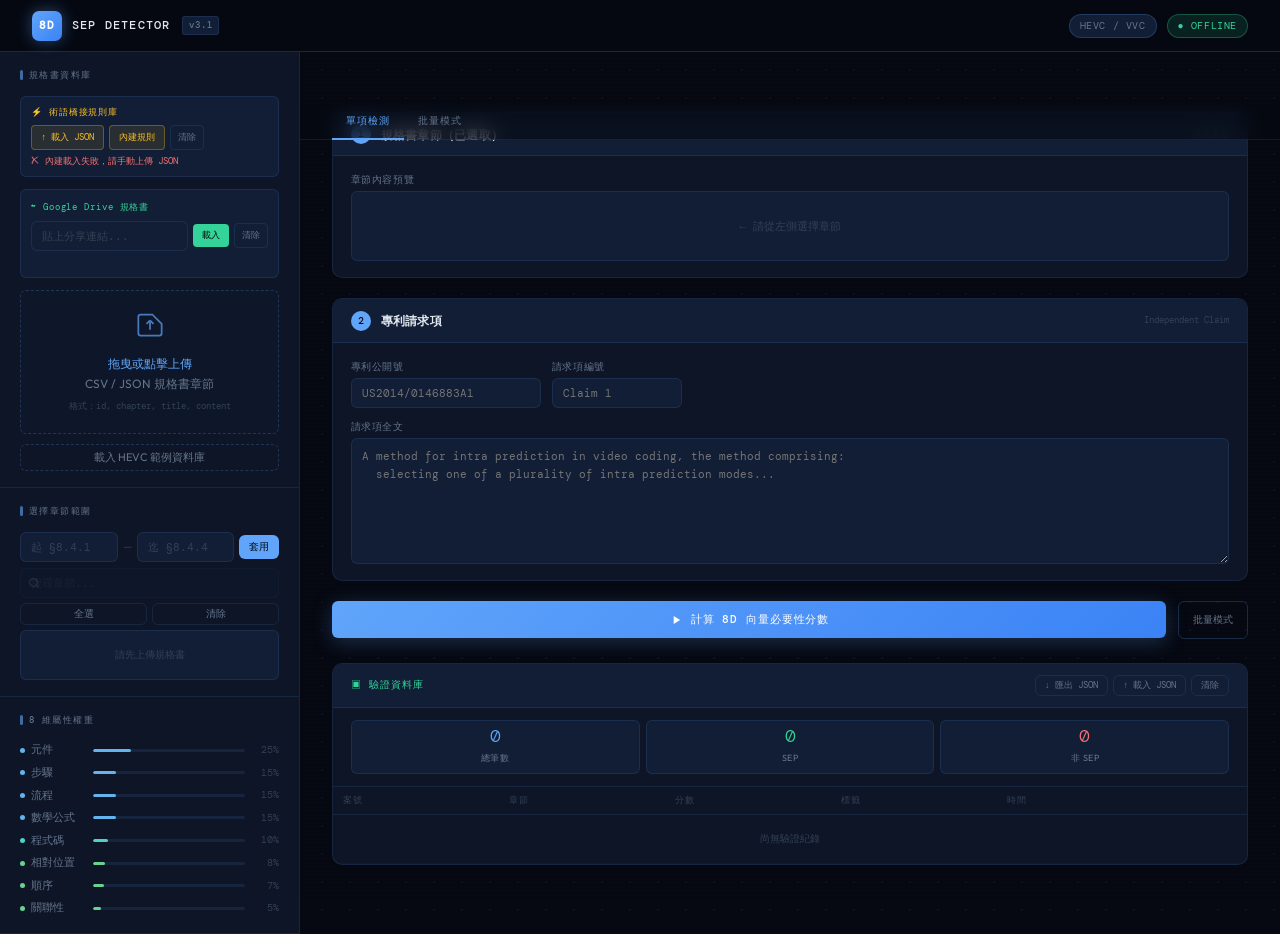
==== commit d9239c4a: "Implement terminology bridge loader UI and logic Added styles and functionality for the terminology " ====
--- a/index.html
+++ b/index.html
@@ -1151,6 +1151,85 @@
   .db-table td { padding:5px 10px; border-bottom:1px solid rgba(96,165,250,0.04); color:var(--text-muted); font-family:var(--font-mono); font-size:10px; vertical-align:middle; }
   .db-table tr:hover td { background:rgba(96,165,250,0.03); }
 
+
+  /* ── TERMINOLOGY BRIDGE LOADER ── */
+  .bridge-bar {
+    background: var(--surface2);
+    border: 1px solid var(--border);
+    border-radius: var(--radius-sm);
+    padding: 8px 10px;
+    margin-bottom: 0.75rem;
+  }
+  .bridge-label {
+    font-family: var(--font-mono);
+    font-size: 9px;
+    color: var(--accent3);
+    letter-spacing: 0.1em;
+    margin-bottom: 5px;
+    display: flex;
+    align-items: center;
+    gap: 4px;
+  }
+  .bridge-row { display: flex; gap: 5px; align-items: center; }
+  .bridge-status {
+    font-size: 9px;
+    font-family: var(--font-mono);
+    margin-top: 4px;
+    color: var(--text-dim);
+    min-height: 12px;
+  }
+  .bridge-stats {
+    display: flex;
+    gap: 5px;
+    margin-top: 5px;
+  }
+  .bridge-stat {
+    flex: 1;
+    background: var(--surface);
+    border: 1px solid var(--border);
+    border-radius: 4px;
+    padding: 4px 6px;
+    text-align: center;
+  }
+  .bridge-stat .bn {
+    font-family: var(--font-mono);
+    font-size: 14px;
+    font-weight: 300;
+    color: var(--accent3);
+    display: block;
+    line-height: 1;
+  }
+  .bridge-stat .bl {
+    font-size: 8px;
+    color: var(--text-muted);
+    letter-spacing: 0.04em;
+  }
+  .btn-bridge {
+    background: rgba(251,191,36,0.1);
+    border: 1px solid rgba(251,191,36,0.3);
+    border-radius: 4px;
+    color: var(--accent3);
+    font-family: var(--font-mono);
+    font-size: 9px;
+    padding: 5px 9px;
+    cursor: pointer;
+    transition: all 0.2s;
+    white-space: nowrap;
+  }
+  .btn-bridge:hover { background: rgba(251,191,36,0.18); }
+  .btn-bridge-clear {
+    background: transparent;
+    border: 1px solid var(--border);
+    border-radius: 4px;
+    color: var(--text-muted);
+    font-family: var(--font-mono);
+    font-size: 9px;
+    padding: 5px 7px;
+    cursor: pointer;
+    transition: all 0.2s;
+  }
+  .btn-bridge-clear:hover { border-color: var(--high); color: var(--high); }
+
 </style>
 </head>
 <body>
@@ -1187,6 +1266,38 @@
     <!-- SPEC DB -->
     <div class="panel-section">
       <div class="section-label">規格書資料庫</div>
+
+
+      <!-- TERMINOLOGY BRIDGE LOADER -->
+      <div class="bridge-bar">
+        <div class="bridge-label">⚡ 術語橋接規則庫</div>
+        <div class="bridge-row">
+          <input type="file" id="bridgeFileInput" accept=".json" style="display:none"
+            onchange="loadBridgeDB(event)" />
+          <button class="btn-bridge" onclick="document.getElementById('bridgeFileInput').click()">
+            ↑ 載入 JSON
+          </button>
+          <button class="btn-bridge" onclick="loadBuiltinBridge()">
+            內建規則
+          </button>
+          <button class="btn-bridge-clear" onclick="clearBridgeDB()">清除</button>
+        </div>
+        <div class="bridge-status" id="bridgeStatus">尚未載入橋接規則庫</div>
+        <div class="bridge-stats" id="bridgeStatsBar" style="display:none">
+          <div class="bridge-stat">
+            <span class="bn" id="bridgeTotalRules">0</span>
+            <span class="bl">橋接規則</span>
+          </div>
+          <div class="bridge-stat">
+            <span class="bn" id="bridgeCategories">0</span>
+            <span class="bl">類別</span>
+          </div>
+          <div class="bridge-stat">
+            <span class="bn" id="bridgeActive">0</span>
+            <span class="bl">啟用中</span>
+          </div>
+        </div>
+      </div>
 
       <div class="drive-block">
         <div class="drive-label">☁ Google Drive 規格書</div>
@@ -2793,6 +2904,100 @@
   updateDbPill(data.length);
 };
 
+
+// ════════════════════════════════════════════════════════════════
+//  術語橋接規則庫 (Terminology Bridge DB)
+//  載入 hevc_terminology_bridge.json 後動態擴展 SYNONYM_MAP
+// ════════════════════════════════════════════════════════════════
+
+let BRIDGE_DB = null;
+let DYNAMIC_RULES = [];  // 從 JSON 載入的動態規則
+
+function loadBridgeDB(event) {
+  const file = event.target.files[0];
+  if (!file) return;
+  const reader = new FileReader();
+  reader.onload = e => {
+    try {
+      applyBridgeDB(JSON.parse(e.target.result), file.name);
+    } catch(err) {
+      setBridgeStatus('✗ 解析失敗: ' + err.message, false);
+    }
+  };
+  reader.readAsText(file, 'UTF-8');
+}
+
+function applyBridgeDB(db, source) {
+  BRIDGE_DB = db;
+  DYNAMIC_RULES = [];
+  let totalRules = 0;
+  const cats = db.categories || {};
+
+  for (const [catKey, cat] of Object.entries(cats)) {
+    const entries = cat.synonym_map_entries || [];
+    for (const [h264term, hevcterm] of entries) {
+      // 轉成正則，加入動態規則
+      try {
+        const escaped = h264term.replace(/[.*+?^${}()|[\]\\]/g, '\\$&');
+        const pat = new RegExp('\\b' + escaped + '\\b', 'gi');
+        DYNAMIC_RULES.push([pat, hevcterm]);
+        totalRules++;
+      } catch(e) { /* skip invalid regex */ }
+    }
+  }
+
+  const catCount = Object.keys(cats).length;
+  setBridgeStatus(`✓ 已載入 ${totalRules} 條橋接規則，${catCount} 個類別`, true);
+  document.getElementById('bridgeStatsBar').style.display = 'flex';
+  document.getElementById('bridgeTotalRules').textContent = totalRules;
+  document.getElementById('bridgeCategories').textContent = catCount;
+  document.getElementById('bridgeActive').textContent = totalRules;
+  showToast(`橋接規則庫已載入：${totalRules} 條規則`);
+}
+
+function setBridgeStatus(msg, ok) {
+  const el = document.getElementById('bridgeStatus');
+  if (!el) return;
+  el.textContent = msg;
+  el.style.color = ok === true ? 'var(--accent3)' : ok === false ? 'var(--high)' : 'var(--text-dim)';
+}
+
+function clearBridgeDB() {
+  BRIDGE_DB = null;
+  DYNAMIC_RULES = [];
+  document.getElementById('bridgeStatsBar').style.display = 'none';
+  setBridgeStatus('已清除橋接規則庫', null);
+}
+
+// 自動嘗試載入同目錄的 hevc_terminology_bridge.json
+async function loadBuiltinBridge() {
+  try {
+    setBridgeStatus('嘗試載入內建橋接規則庫...', null);
+    const resp = await fetch('./data/hevc_terminology_bridge.json');
+    if (!resp.ok) throw new Error('HTTP ' + resp.status);
+    const db = await resp.json();
+    applyBridgeDB(db, 'built-in');
+  } catch(e) {
+    setBridgeStatus('✗ 內建載入失敗，請手動上傳 JSON', false);
+  }
+}
+
+// ── 修補 normalizeSynonyms，加入動態規則 ──
+const _origNormalize = normalizeSynonyms;
+normalizeSynonyms = function(text) {
+  let t = _origNormalize(text);
+  // 再套用從 JSON 載入的動態橋接規則
+  for (const [pat, rep] of DYNAMIC_RULES) {
+    t = t.replace(pat, ' ' + rep + ' ');
+  }
+  return t;
+};
+
+// 頁面載入時自動嘗試載入內建橋接
+(async () => {
+  await loadBuiltinBridge();
+})();
+
 </script>
 </body>
 </html>
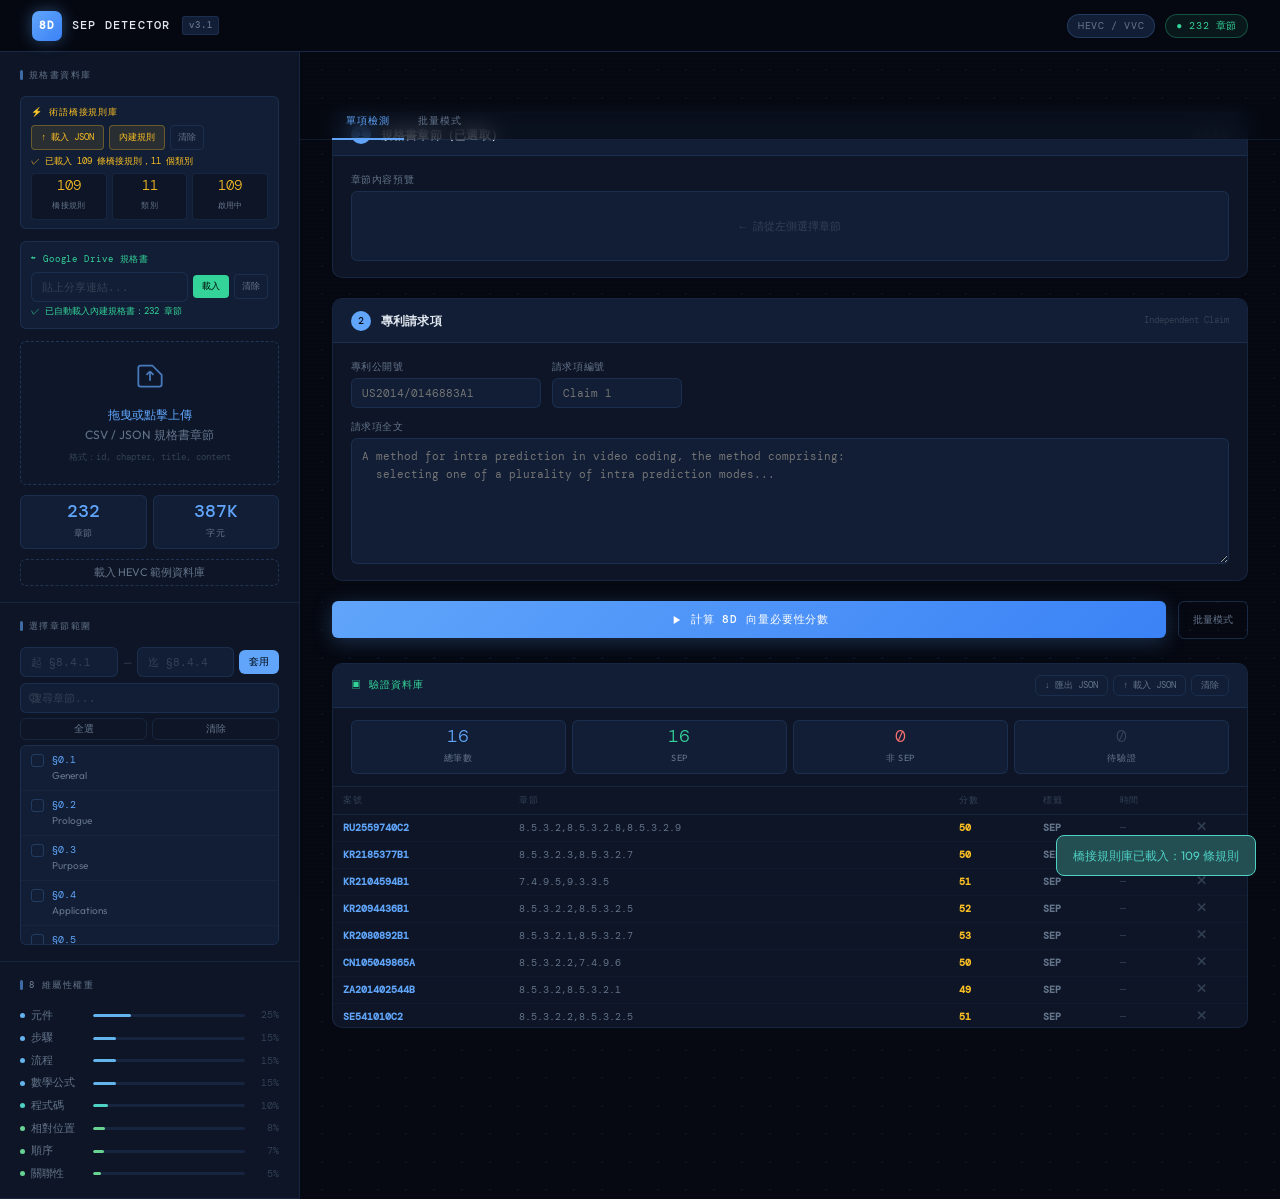
==== commit e6173e7e: "feat: auto-save patent detection results to verified database 每次執行檢測後自動將專利案號與結果儲存至驗證資料庫（label: null " ====
--- a/index.html
+++ b/index.html
@@ -1145,6 +1145,7 @@
   .db-stat.sep-stat .n { color:var(--low); }
   .db-stat.non-stat .n { color:var(--high); }
   .db-stat.total-stat .n { color:var(--accent); }
+  .db-stat.pending-stat .n { color:var(--text-dim); }
   .db-table-wrap { max-height:240px; overflow-y:auto; }
   .db-table { width:100%; border-collapse:collapse; }
   .db-table th { font-family:var(--font-mono); font-size:9px; font-weight:500; letter-spacing:0.1em; color:var(--text-dim); text-transform:uppercase; padding:6px 10px; border-bottom:1px solid var(--border); text-align:left; position:sticky; top:0; background:var(--surface); }
@@ -1524,6 +1525,7 @@
             <div class="db-stat total-stat"><span class="n" id="dbTotal">0</span><span class="l">總筆數</span></div>
             <div class="db-stat sep-stat">  <span class="n" id="dbSepCnt">0</span><span class="l">SEP</span></div>
             <div class="db-stat non-stat">  <span class="n" id="dbNonCnt">0</span><span class="l">非 SEP</span></div>
+            <div class="db-stat pending-stat"><span class="n" id="dbPendingCnt">0</span><span class="l">待驗證</span></div>
           </div>
           <div class="db-table-wrap">
             <table class="db-table">
@@ -1865,6 +1867,7 @@
     showLoading(false);
     renderResult(result, patentId, claimNum, selectedSpec.chapter + ' ' + selectedSpec.title);
     addHistory(selectedSpec.chapter, patentId, result);
+    autoSaveDetection(patentId, result);
   } catch(err) {
     showLoading(false);
     showToast('分析失敗：' + err.message, true);
@@ -2629,6 +2632,37 @@
   localStorage.setItem(DB_KEY, JSON.stringify(db));
 }
 
+function autoSaveDetection(patentId, result) {
+  if (!selectedSpec) return;
+  const claim = document.getElementById('claimContent').value.trim();
+  const chapter = selectedSpec.chapter;
+
+  const entry = {
+    id: patentId,
+    claim: claim.substring(0, 500),
+    chapter: chapter,
+    label: null,          // 待人工驗證
+    score: result.score,
+    sims: result.sims || [],
+    verified_at: null,
+    detected_at: new Date().toISOString(),
+    note: ''
+  };
+
+  const db = dbLoad();
+  const existIdx = db.cases.findIndex(c => c.id === patentId && c.chapter === chapter);
+  if (existIdx >= 0) {
+    // 若已有人工驗證紀錄，不覆蓋
+    if (db.cases[existIdx].label !== null && db.cases[existIdx].label !== undefined) return;
+    db.cases[existIdx] = entry;
+  } else {
+    db.cases.push(entry);
+  }
+
+  dbSave(db);
+  renderDbPanel();
+}
+
 function verifyCase(label) {
   if (!_currentResult) { showToast('請先執行分析', true); return; }
 
@@ -2691,9 +2725,9 @@
     {scores:[0.30,0.20,0.15,0.10,0.08,0.18,0.08,0.05],label:0},
   ];
 
-  // 加入已驗證案例（有 sims 的）
+  // 加入已驗證案例（有 sims 且已人工標記的）
   const verified = db.cases
-    .filter(c => c.sims && c.sims.length === 8)
+    .filter(c => c.sims && c.sims.length === 8 && c.label !== null && c.label !== undefined)
     .map(c => ({ scores: c.sims, label: c.label }));
 
   // 動態更新 GOLDEN_DATA（全域變數）
@@ -2705,9 +2739,10 @@
   const db = dbLoad();
   const cases = db.cases || [];
 
-  document.getElementById('dbTotal').textContent  = cases.length;
-  document.getElementById('dbSepCnt').textContent = cases.filter(c => c.label === 1).length;
-  document.getElementById('dbNonCnt').textContent = cases.filter(c => c.label === 0).length;
+  document.getElementById('dbTotal').textContent   = cases.length;
+  document.getElementById('dbSepCnt').textContent  = cases.filter(c => c.label === 1).length;
+  document.getElementById('dbNonCnt').textContent  = cases.filter(c => c.label === 0).length;
+  document.getElementById('dbPendingCnt').textContent = cases.filter(c => c.label === null || c.label === undefined).length;
 
   const tbody = document.getElementById('dbTableBody');
   if (cases.length === 0) {
@@ -2718,16 +2753,24 @@
   const labelColors = { 1: 'var(--green)', 0: 'var(--red)' };
   const labelText   = { 1: 'SEP', 0: '非SEP' };
 
-  tbody.innerHTML = [...cases].reverse().map((c, i) => `
+  tbody.innerHTML = [...cases].reverse().map((c, i) => {
+    const hasLabel = c.label === 1 || c.label === 0;
+    const labelHtml = hasLabel
+      ? `<span style="color:${labelColors[c.label]};font-weight:700">${labelText[c.label]}</span>`
+      : `<span style="color:var(--text-dim);font-style:italic">待驗證</span>`;
+    const dateStr = c.verified_at
+      ? c.verified_at.substring(0, 10)
+      : (c.detected_at ? c.detected_at.substring(0, 10) : '—');
+    return `
     <tr>
       <td style="color:var(--accent);font-weight:600">${c.id}</td>
       <td>${c.chapter}</td>
       <td style="color:${c.score >= 70 ? 'var(--high)' : c.score >= 45 ? 'var(--mid)' : 'var(--low)'};font-weight:700">${c.score}</td>
-      <td><span style="color:${labelColors[c.label]};font-weight:700">${labelText[c.label]}</span></td>
-      <td style="color:var(--text-dim)">${c.verified_at ? c.verified_at.substring(0,10) : '—'}</td>
+      <td>${labelHtml}</td>
+      <td style="color:var(--text-dim)">${dateStr}</td>
       <td><button onclick="deleteDbCase(${cases.length - 1 - i})" style="background:transparent;border:none;color:var(--text-dim);cursor:pointer;font-size:12px;" title="刪除">✕</button></td>
-    </tr>
-  `).join('');
+    </tr>`;
+  }).join('');
 }
 
 function deleteDbCase(idx) {
@@ -2809,7 +2852,7 @@
   let bestLabel = -1;
 
   db.cases.forEach(c => {
-    if (!c.claim) return;
+    if (!c.claim || c.label === null || c.label === undefined) return;
     const sim = tfidfSim(claimText.substring(0,300), c.claim.substring(0,300));
     if (sim > maxSim) { maxSim = sim; bestLabel = c.label; }
   });
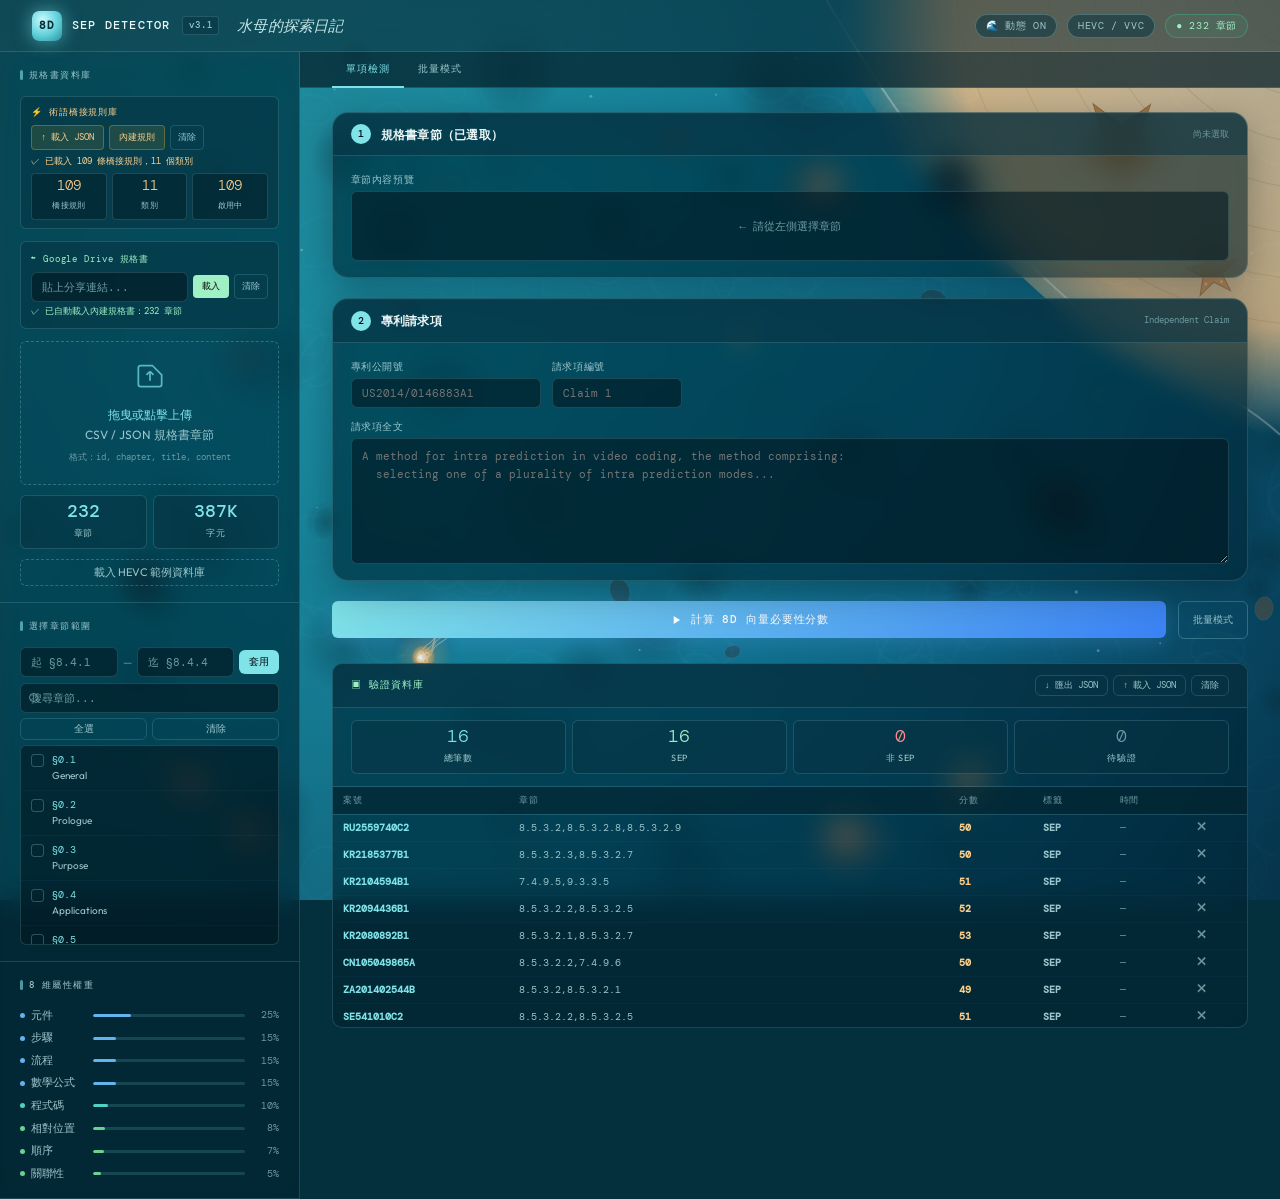
==== commit c5f86bf3: "feat: ocean shallows animated theme (水母的探索日記) - Animated top-down ocean background on a canvas: caus" ====
--- a/index.html
+++ b/index.html
@@ -6,7 +6,7 @@
 <title>SEP 必要性檢測工具</title>
 <link rel="preconnect" href="https://fonts.googleapis.com">
 <link rel="preconnect" href="https://fonts.gstatic.com" crossorigin>
-<link href="https://fonts.googleapis.com/css2?family=DM+Mono:ital,wght@0,300;0,400;0,500&family=Outfit:wght@300;400;500;600;700&display=swap" rel="stylesheet">
+<link href="https://fonts.googleapis.com/css2?family=DM+Mono:ital,wght@0,300;0,400;0,500&family=Outfit:wght@300;400;500;600;700&family=Fraunces:ital,wght@1,400&display=swap" rel="stylesheet">
 <style>
   :root {
     --bg:           #060912;
@@ -592,7 +592,7 @@
   .weight-pct { font-family: var(--font-mono); font-size: 10px; color: var(--text-dim); width: 28px; text-align: right; }
 
   /* ── MAIN PANEL ── */
-  .main-panel { display: flex; flex-direction: column; overflow-y: auto; }
+  .main-panel { display: flex; flex-direction: column; min-width: 0; }
 
   /* ── TAB BAR ── */
   .tab-bar {
@@ -1231,9 +1231,135 @@
   }
   .btn-bridge-clear:hover { border-color: var(--high); color: var(--high); }
 
+
+  /* ════════════════════════════════════════════════════════════
+     OCEAN SHALLOWS THEME — 水母的探索日記
+     Overrides only colours / surfaces; detection logic untouched.
+     ════════════════════════════════════════════════════════════ */
+  :root {
+    --bg:           #04303d;
+    --bg2:          #063845;
+    --surface:      rgba(4, 34, 46, 0.62);
+    --surface2:     rgba(8, 52, 66, 0.55);
+    --surface3:     rgba(120, 220, 230, 0.16);
+    --glass:        rgba(4, 34, 46, 0.55);
+    --border:       rgba(170, 236, 240, 0.16);
+    --border-mid:   rgba(170, 236, 240, 0.26);
+    --border-strong:rgba(170, 236, 240, 0.45);
+    --accent:       #7fe3e8;
+    --accent-glow:  rgba(127, 227, 232, 0.16);
+    --accent2:      #9ff0c4;
+    --accent2-glow: rgba(159, 240, 196, 0.14);
+    --accent3:      #ffcf8a;
+    --text:         #ecf8f8;
+    --text-muted:   #9cc6cb;
+    --text-dim:     #6b9aa1;
+    --high:         #ff8f8f;
+    --mid:          #ffcf8a;
+    --low:          #9ff0c4;
+  }
+
+  body {
+    background: var(--bg);
+    background-image: none;
+  }
+  body::before { display: none; }
+
+  #oceanCanvas {
+    position: fixed;
+    inset: 0;
+    width: 100vw;
+    height: 100vh;
+    z-index: 0;
+    pointer-events: none;
+    display: block;
+  }
+
+  /* frosted-glass panels so the sea shows through */
+  header {
+    background: rgba(3, 30, 40, 0.55);
+    border-bottom-color: var(--border);
+  }
+  .left-panel,
+  .input-card,
+  .result-card,
+  .batch-section,
+  .db-panel,
+  .history-panel,
+  .loading-box {
+    backdrop-filter: blur(14px) saturate(130%);
+    -webkit-backdrop-filter: blur(14px) saturate(130%);
+  }
+  .left-panel { border-right-color: var(--border); }
+  .input-card, .result-card, .batch-section {
+    border-radius: 16px;
+    box-shadow: 0 10px 40px rgba(0, 20, 30, 0.35), inset 0 1px 0 rgba(255,255,255,0.06);
+  }
+  input[type="text"], textarea, .spec-readonly, .chapter-list-wrap, .spec-preview {
+    background: rgba(2, 24, 33, 0.6);
+  }
+  .logo-icon {
+    background: radial-gradient(circle at 35% 30%, #c9fbff, #5fd0d8 55%, #2a8f9c);
+    box-shadow: 0 0 18px rgba(127, 227, 232, 0.55);
+    color: #053039;
+  }
+  .logo-diary {
+    font-family: 'Fraunces', Georgia, serif;
+    font-style: italic;
+    font-size: 15px;
+    letter-spacing: 0.01em;
+    color: #d9f6f4;
+    margin-left: 8px;
+    opacity: 0.9;
+  }
+  .loading-overlay { background: rgba(2, 26, 36, 0.55); }
+  .tab-bar { background: rgba(3, 30, 40, 0.72); backdrop-filter: blur(14px); -webkit-backdrop-filter: blur(14px); }
+
+  /* jellyfish loader (replaces the spinner) */
+  .jelly-loader { position: relative; width: 56px; height: 74px; margin: 0 auto 1.1rem; animation: jellyBob 2.4s ease-in-out infinite; }
+  .jelly-loader .bell {
+    position: absolute; left: 4px; top: 0; width: 48px; height: 34px;
+    border-radius: 50% 50% 22% 22% / 80% 80% 20% 20%;
+    background: radial-gradient(circle at 50% 35%, rgba(255,255,255,0.85), rgba(255,190,140,0.75) 45%, rgba(255,150,110,0.35) 80%);
+    box-shadow: 0 0 22px rgba(255, 190, 140, 0.55);
+    animation: jellyPulse 1.2s ease-in-out infinite;
+    transform-origin: 50% 100%;
+  }
+  .jelly-loader .tentacle {
+    position: absolute; top: 30px; width: 2px; height: 38px; border-radius: 2px;
+    background: linear-gradient(rgba(255,200,160,0.8), rgba(255,200,160,0));
+    transform-origin: top center; animation: jellySway 1.2s ease-in-out infinite;
+  }
+  .jelly-loader .tentacle:nth-child(2) { left: 14px; animation-delay: -0.2s; }
+  .jelly-loader .tentacle:nth-child(3) { left: 22px; animation-delay: -0.5s; height: 44px; }
+  .jelly-loader .tentacle:nth-child(4) { left: 30px; animation-delay: -0.8s; height: 44px; }
+  .jelly-loader .tentacle:nth-child(5) { left: 38px; animation-delay: -1.0s; }
+  @keyframes jellyPulse { 0%,100% { transform: scale(1, 1); } 50% { transform: scale(1.12, 0.84); } }
+  @keyframes jellySway  { 0%,100% { transform: rotate(-7deg); } 50% { transform: rotate(7deg); } }
+  @keyframes jellyBob   { 0%,100% { transform: translateY(0); } 50% { transform: translateY(-8px); } }
+
+  /* motion toggle */
+  .ocean-toggle {
+    cursor: pointer;
+    font-family: var(--font-mono);
+    user-select: none;
+    transition: border-color .2s, color .2s;
+  }
+  .ocean-toggle:hover { border-color: var(--border-strong); color: var(--text); }
+  .ocean-toggle:focus-visible { outline: 2px solid var(--accent); outline-offset: 2px; }
+
+  .header-pill { white-space: nowrap; }
+  @media (max-width: 760px) {
+    header { padding: 0 1rem; gap: 0.5rem; }
+    .logo-version, .logo-diary, .header-pill:not(.ocean-toggle):not(.active) { display: none; }
+  }
+  @media (prefers-reduced-motion: reduce) {
+    .jelly-loader, .jelly-loader .bell, .jelly-loader .tentacle { animation: none; }
+  }
 </style>
 </head>
 <body>
+<canvas id="oceanCanvas" aria-hidden="true"></canvas>
 
 <!-- HEADER -->
 <header>
@@ -1241,8 +1367,10 @@
     <div class="logo-icon">8D</div>
     <span class="logo-name">SEP DETECTOR</span>
     <span class="logo-version">v3.1</span>
+    <span class="logo-diary">水母的探索日記</span>
   </div>
   <div class="header-right">
+    <div class="header-pill ocean-toggle" id="oceanToggle" role="button" tabindex="0" aria-pressed="true" title="開關背景動畫">🌊 動態 ON</div>
     <div class="header-pill">HEVC / VVC</div>
     <div class="header-pill active" id="dbStatusPill">● OFFLINE</div>
   </div>
@@ -1251,7 +1379,7 @@
 <!-- LOADING -->
 <div class="loading-overlay" id="loadingOverlay">
   <div class="loading-box">
-    <div class="spinner"></div>
+    <div class="jelly-loader" aria-hidden="true"><div class="bell"></div><div class="tentacle"></div><div class="tentacle"></div><div class="tentacle"></div><div class="tentacle"></div></div>
     <div class="loading-step" id="loadingStep">初始化...</div>
     <div class="loading-sub" id="loadingSub">請稍候，正在分析技術文本</div>
     <div class="loading-progress">
@@ -3042,5 +3170,305 @@
 })();
 
 </script>
+
+<!-- ════════ OCEAN SHALLOWS SCENE — 水母的探索日記 (background animation only) ════════ -->
+<script>
+(function () {
+  'use strict';
+  const canvas = document.getElementById('oceanCanvas');
+  if (!canvas || !canvas.getContext) return;
+  const ctx = canvas.getContext('2d');
+  const toggle = document.getElementById('oceanToggle');
+  const TAU = Math.PI * 2;
+  const rand = (a, b) => a + Math.random() * (b - a);
+
+  let W = 0, H = 0, DPR = 1, bg = null, caustic = null;
+  let jellies = [], mantas = [], schools = [], motes = [];
+  const mouse = { x: -9999, y: -9999 };
+
+  // ---------- motion preference ----------
+  const reduce = window.matchMedia && window.matchMedia('(prefers-reduced-motion: reduce)').matches;
+  let motionOn = !reduce;
+  try { const s = localStorage.getItem('oceanMotion'); if (s !== null) motionOn = s === '1'; } catch (e) {}
+
+  // ---------- static layer: water, sandbank, seabed ----------
+  function buildBackground() {
+    bg = document.createElement('canvas');
+    bg.width = W * DPR; bg.height = H * DPR;
+    const g = bg.getContext('2d');
+    g.scale(DPR, DPR);
+
+    // water: lighter in the shallows (top-left) to deep teal (bottom-right)
+    const water = g.createLinearGradient(0, 0, W, H);
+    water.addColorStop(0, '#2fb3c2');
+    water.addColorStop(0.35, '#1a8fa6');
+    water.addColorStop(0.75, '#0d6383');
+    water.addColorStop(1, '#073f5c');
+    g.fillStyle = water; g.fillRect(0, 0, W, H);
+
+    // seabed patches (soft dark weed / rock shadows)
+    for (let i = 0; i < 46; i++) {
+      const x = rand(0, W), y = rand(0, H), r = rand(14, 60);
+      const p = g.createRadialGradient(x, y, 0, x, y, r);
+      p.addColorStop(0, 'rgba(5,45,60,0.35)'); p.addColorStop(1, 'rgba(5,45,60,0)');
+      g.fillStyle = p; g.beginPath(); g.arc(x, y, r, 0, TAU); g.fill();
+    }
+    // pebbles / sea urchins
+    for (let i = 0; i < 26; i++) {
+      const x = rand(W * 0.15, W), y = rand(H * 0.1, H), r = rand(5, 13);
+      g.fillStyle = `rgba(${Math.random() < 0.5 ? '120,95,70' : '40,60,70'},0.5)`;
+      g.beginPath(); g.ellipse(x, y, r * 1.3, r, rand(0, TAU), 0, TAU); g.fill();
+      g.strokeStyle = 'rgba(255,255,255,0.07)'; g.lineWidth = 1; g.stroke();
+    }
+
+    // sandbank in the top-right corner (the left side is covered by the settings panel)
+    const sx = Math.min(W, H) * 0.42;
+    g.save(); g.translate(W, 0); g.scale(-1, 1);
+    const sand = g.createRadialGradient(0, 0, sx * 0.2, 0, 0, sx * 1.15);
+    sand.addColorStop(0, '#f1dcb4'); sand.addColorStop(0.7, '#e3c595'); sand.addColorStop(1, 'rgba(227,197,149,0)');
+    g.fillStyle = sand;
+    g.beginPath(); g.moveTo(0, 0); g.lineTo(sx * 1.25, 0);
+    g.bezierCurveTo(sx * 1.05, sx * 0.35, sx * 0.9, sx * 0.55, sx * 0.55, sx * 0.85);
+    g.bezierCurveTo(sx * 0.35, sx * 1.0, sx * 0.15, sx * 1.05, 0, sx * 1.2);
+    g.closePath(); g.fill();
+    // foam along the waterline
+    g.strokeStyle = 'rgba(255,255,255,0.35)'; g.lineWidth = 2;
+    g.beginPath(); g.moveTo(sx * 1.2, 0);
+    g.bezierCurveTo(sx * 1.0, sx * 0.33, sx * 0.86, sx * 0.53, sx * 0.53, sx * 0.82);
+    g.bezierCurveTo(sx * 0.33, sx * 0.97, sx * 0.14, sx * 1.02, 0, sx * 1.15); g.stroke();
+    // ripple marks on the sand
+    g.strokeStyle = 'rgba(160,120,70,0.18)'; g.lineWidth = 1.2;
+    for (let i = 1; i < 9; i++) {
+      g.beginPath(); g.arc(-sx * 0.1, -sx * 0.1, sx * 0.12 * i, 0.05, Math.PI / 2 - 0.05); g.stroke();
+    }
+    drawStar(g, sx * 0.42, sx * 0.38, sx * 0.13, 0.3, '#c98a4b');
+    drawStar(g, sx * 0.18, sx * 0.72, sx * 0.07, 1.1, '#d9a066');
+    g.restore();
+  }
+
+  function drawStar(g, x, y, r, rot, color) {
+    g.save(); g.translate(x, y); g.rotate(rot);
+    g.fillStyle = color; g.strokeStyle = 'rgba(90,50,20,0.35)'; g.lineWidth = 1;
+    g.beginPath();
+    for (let i = 0; i < 10; i++) {
+      const a = (i / 10) * TAU, rr = i % 2 ? r * 0.38 : r;
+      g.lineTo(Math.cos(a) * rr, Math.sin(a) * rr);
+    }
+    g.closePath(); g.fill(); g.stroke();
+    g.fillStyle = 'rgba(255,230,190,0.6)';
+    for (let i = 0; i < 5; i++) { const a = (i / 5) * TAU; g.beginPath(); g.arc(Math.cos(a) * r * 0.5, Math.sin(a) * r * 0.5, 1.4, 0, TAU); g.fill(); }
+    g.restore();
+  }
+
+  // ---------- caustic light tile ----------
+  function buildCaustic() {
+    const S = 512;
+    caustic = document.createElement('canvas'); caustic.width = caustic.height = S;
+    const c = caustic.getContext('2d');
+    c.strokeStyle = 'rgba(255,255,255,0.5)';
+    for (let i = 0; i < 70; i++) {
+      const x = rand(0, S), y = rand(0, S), rx = rand(10, 34), ry = rx * rand(0.5, 1.0);
+      c.lineWidth = rand(0.6, 1.6);
+      for (const dx of [-S, 0, S]) for (const dy of [-S, 0, S]) {
+        c.beginPath(); c.ellipse(x + dx, y + dy, rx, ry, rand(0, TAU), 0, TAU); c.stroke();
+      }
+    }
+  }
+
+  // ---------- creatures ----------
+  function makeCreatures() {
+    const area = W * H;
+    const nJ = Math.max(4, Math.round(area / 180000));
+    jellies = Array.from({ length: nJ }, () => ({
+      x: rand(0, W), y: rand(0, H), r: rand(10, 20), phase: rand(0, TAU),
+      speed: rand(0.6, 1.1), dir: rand(0, TAU), hue: rand(20, 40),
+    }));
+    mantas = Array.from({ length: 3 }, (_, i) => ({
+      x: rand(0, W), y: rand(0, H), size: rand(26, 40), heading: rand(0, TAU),
+      speed: rand(0.35, 0.55), phase: rand(0, TAU), turn: 0, seed: i * 17.3,
+    }));
+    schools = Array.from({ length: 2 }, () => {
+      const cx = rand(W * 0.3, W), cy = rand(0, H), h = rand(0, TAU);
+      return { cx, cy, heading: h, fish: Array.from({ length: 14 }, () => ({ x: cx + rand(-40, 40), y: cy + rand(-40, 40), vx: Math.cos(h), vy: Math.sin(h) })) };
+    });
+    motes = Array.from({ length: 50 }, () => ({ x: rand(0, W), y: rand(0, H), r: rand(0.6, 1.8), v: rand(0.05, 0.25) }));
+  }
+
+  const wrap = (o, m) => {
+    if (o.x < -m) o.x = W + m; else if (o.x > W + m) o.x = -m;
+    if (o.y < -m) o.y = H + m; else if (o.y > H + m) o.y = -m;
+  };
+
+  function drawJelly(j, t) {
+    const pulse = Math.sin(t * 0.0025 * j.speed + j.phase);
+    const r = j.r * (1 + pulse * 0.1);
+    ctx.save(); ctx.translate(j.x, j.y);
+    // glow
+    const glow = ctx.createRadialGradient(0, 0, 0, 0, 0, r * 2.6);
+    glow.addColorStop(0, `hsla(${j.hue},100%,75%,0.35)`); glow.addColorStop(1, `hsla(${j.hue},100%,75%,0)`);
+    ctx.fillStyle = glow; ctx.beginPath(); ctx.arc(0, 0, r * 2.6, 0, TAU); ctx.fill();
+    // tentacles trailing behind the direction of travel
+    ctx.rotate(j.dir + Math.PI);
+    ctx.strokeStyle = `hsla(${j.hue},90%,82%,0.45)`; ctx.lineWidth = 1.1;
+    for (let k = -2; k <= 2; k++) {
+      ctx.beginPath(); ctx.moveTo(r * 0.5, k * r * 0.22);
+      for (let s = 1; s <= 6; s++) {
+        ctx.lineTo(r * 0.5 + s * r * 0.42, k * r * 0.22 + Math.sin(t * 0.004 + s * 0.9 + k + j.phase) * r * 0.18);
+      }
+      ctx.stroke();
+    }
+    // bell (seen from above: a soft disk with radial lobes)
+    const bell = ctx.createRadialGradient(-r * 0.2, -r * 0.2, r * 0.1, 0, 0, r);
+    bell.addColorStop(0, 'rgba(255,255,255,0.9)');
+    bell.addColorStop(0.45, `hsla(${j.hue},100%,72%,0.75)`);
+    bell.addColorStop(1, `hsla(${j.hue},90%,60%,0.25)`);
+    ctx.fillStyle = bell; ctx.beginPath(); ctx.arc(0, 0, r, 0, TAU); ctx.fill();
+    ctx.strokeStyle = 'rgba(255,255,255,0.35)';
+    for (let k = 0; k < 4; k++) { const a = k * TAU / 4 + 0.4; ctx.beginPath(); ctx.arc(Math.cos(a) * r * 0.38, Math.sin(a) * r * 0.38, r * 0.2, 0, TAU); ctx.stroke(); }
+    ctx.restore();
+  }
+
+  function drawManta(m, t) {
+    const flap = Math.sin(t * 0.002 + m.phase);
+    const s = m.size, span = s * (1.05 + flap * 0.18);
+    // shadow on the seabed
+    ctx.save(); ctx.translate(m.x + 14, m.y + 18); ctx.rotate(m.heading);
+    ctx.fillStyle = 'rgba(0,25,35,0.22)';
+    ctx.beginPath(); ctx.moveTo(s * 0.9, 0); ctx.quadraticCurveTo(0, -span * 1.2, -s * 0.5, -span * 0.25);
+    ctx.quadraticCurveTo(-s * 0.3, 0, -s * 0.5, span * 0.25); ctx.quadraticCurveTo(0, span * 1.2, s * 0.9, 0); ctx.fill();
+    ctx.restore();
+    // body
+    ctx.save(); ctx.translate(m.x, m.y); ctx.rotate(m.heading);
+    ctx.fillStyle = '#16232b'; ctx.strokeStyle = 'rgba(255,255,255,0.12)'; ctx.lineWidth = 1;
+    ctx.beginPath(); ctx.moveTo(s * 0.9, 0);
+    ctx.quadraticCurveTo(s * 0.1, -span * 1.25, -s * 0.5, -span * 0.25);
+    ctx.quadraticCurveTo(-s * 0.3, 0, -s * 0.5, span * 0.25);
+    ctx.quadraticCurveTo(s * 0.1, span * 1.25, s * 0.9, 0);
+    ctx.fill(); ctx.stroke();
+    // shoulder markings
+    ctx.fillStyle = 'rgba(230,240,240,0.55)';
+    ctx.beginPath(); ctx.ellipse(s * 0.25, -s * 0.28, s * 0.18, s * 0.07, -0.5, 0, TAU); ctx.fill();
+    ctx.beginPath(); ctx.ellipse(s * 0.25, s * 0.28, s * 0.18, s * 0.07, 0.5, 0, TAU); ctx.fill();
+    // cephalic fins + tail
+    ctx.strokeStyle = '#16232b'; ctx.lineWidth = 3;
+    ctx.beginPath(); ctx.moveTo(s * 0.85, -s * 0.08); ctx.lineTo(s * 1.05, -s * 0.12); ctx.moveTo(s * 0.85, s * 0.08); ctx.lineTo(s * 1.05, s * 0.12); ctx.stroke();
+    ctx.lineWidth = 1.4; ctx.beginPath(); ctx.moveTo(-s * 0.45, 0);
+    ctx.quadraticCurveTo(-s * 1.0, Math.sin(t * 0.003 + m.phase) * s * 0.15, -s * 1.5, 0); ctx.stroke();
+    ctx.restore();
+  }
+
+  function drawFish(f) {
+    const a = Math.atan2(f.vy, f.vx);
+    ctx.save(); ctx.translate(f.x, f.y); ctx.rotate(a);
+    ctx.fillStyle = 'rgba(255,214,140,0.85)';
+    ctx.beginPath(); ctx.ellipse(0, 0, 5, 1.8, 0, 0, TAU); ctx.fill();
+    ctx.beginPath(); ctx.moveTo(-4, 0); ctx.lineTo(-8, -2.5); ctx.lineTo(-8, 2.5); ctx.closePath(); ctx.fill();
+    ctx.restore();
+  }
+
+  // ---------- update ----------
+  function update(t, dt) {
+    const k = dt / 16.7;
+    for (const j of jellies) {
+      const push = 0.6 + 0.6 * Math.max(0, Math.sin(t * 0.0025 * j.speed + j.phase));
+      j.dir += Math.sin(t * 0.0003 + j.phase) * 0.004 * k;
+      j.x += Math.cos(j.dir) * 0.25 * push * k; j.y += Math.sin(j.dir) * 0.25 * push * k;
+      const dx = j.x - mouse.x, dy = j.y - mouse.y, d2 = dx * dx + dy * dy;
+      if (d2 < 9000) { j.x += dx / Math.sqrt(d2 + 1) * 0.6 * k; j.y += dy / Math.sqrt(d2 + 1) * 0.6 * k; }
+      wrap(j, 60);
+    }
+    for (const m of mantas) {
+      m.heading += Math.sin(t * 0.00025 + m.seed) * 0.003 * k;
+      m.x += Math.cos(m.heading) * m.speed * k; m.y += Math.sin(m.heading) * m.speed * k;
+      wrap(m, 90);
+    }
+    for (const sc of schools) {
+      sc.heading += Math.sin(t * 0.0004 + sc.cx) * 0.006 * k;
+      sc.cx += Math.cos(sc.heading) * 0.9 * k; sc.cy += Math.sin(sc.heading) * 0.9 * k;
+      if (sc.cx < -80) { sc.cx += W + 160; sc.fish.forEach(f => f.x += W + 160); }
+      if (sc.cx > W + 80) { sc.cx -= W + 160; sc.fish.forEach(f => f.x -= W + 160); }
+      if (sc.cy < -80) { sc.cy += H + 160; sc.fish.forEach(f => f.y += H + 160); }
+      if (sc.cy > H + 80) { sc.cy -= H + 160; sc.fish.forEach(f => f.y -= H + 160); }
+      for (const f of sc.fish) {
+        let ax = (sc.cx - f.x) * 0.0015, ay = (sc.cy - f.y) * 0.0015;
+        ax += Math.cos(sc.heading) * 0.03; ay += Math.sin(sc.heading) * 0.03;
+        const dx = f.x - mouse.x, dy = f.y - mouse.y, d2 = dx * dx + dy * dy;
+        if (d2 < 14000) { const d = Math.sqrt(d2) + 1; ax += dx / d * 0.35; ay += dy / d * 0.35; }
+        f.vx = (f.vx + ax * k) * 0.97; f.vy = (f.vy + ay * k) * 0.97;
+        const sp = Math.hypot(f.vx, f.vy) || 1, cap = 2.2;
+        if (sp > cap) { f.vx *= cap / sp; f.vy *= cap / sp; }
+        f.x += f.vx * k; f.y += f.vy * k;
+      }
+    }
+    for (const p of motes) { p.y -= p.v * k; p.x += Math.sin(t * 0.0005 + p.r * 10) * 0.08 * k; if (p.y < -5) { p.y = H + 5; p.x = rand(0, W); } }
+  }
+
+  // ---------- render ----------
+  function render(t) {
+    ctx.setTransform(DPR, 0, 0, DPR, 0, 0);
+    ctx.drawImage(bg, 0, 0, W, H);
+
+    // shimmering caustics (two layers drifting in different directions)
+    ctx.save(); ctx.globalCompositeOperation = 'lighter';
+    for (const [a, sx, sy, sc] of [[0.035, 0.012, 0.008, 1], [0.025, -0.009, 0.011, 1.35]]) {
+      ctx.globalAlpha = a;
+      const S = 512 * sc, ox = ((t * sx) % S + S) % S, oy = ((t * sy) % S + S) % S;
+      for (let x = -ox; x < W; x += S) for (let y = -oy; y < H; y += S) ctx.drawImage(caustic, x, y, S, S);
+    }
+    ctx.restore();
+
+    for (const m of mantas) drawManta(m, t);
+    for (const sc of schools) for (const f of sc.fish) drawFish(f);
+    for (const j of jellies) drawJelly(j, t);
+
+    ctx.fillStyle = 'rgba(220,255,255,0.35)';
+    for (const p of motes) { ctx.beginPath(); ctx.arc(p.x, p.y, p.r, 0, TAU); ctx.fill(); }
+
+    // gentle vignette so foreground text stays readable
+    const v = ctx.createRadialGradient(W * 0.55, H * 0.5, Math.min(W, H) * 0.3, W * 0.55, H * 0.5, Math.max(W, H) * 0.8);
+    v.addColorStop(0, 'rgba(2,20,30,0)'); v.addColorStop(1, 'rgba(2,20,30,0.45)');
+    ctx.fillStyle = v; ctx.fillRect(0, 0, W, H);
+  }
+
+  // ---------- loop ----------
+  let raf = 0, last = 0;
+  function frame(t) {
+    const dt = Math.min(50, last ? t - last : 16.7); last = t;
+    update(t, dt); render(t);
+    raf = requestAnimationFrame(frame);
+  }
+  function start() { if (!raf && motionOn && !document.hidden) { last = 0; raf = requestAnimationFrame(frame); } }
+  function stop() { if (raf) cancelAnimationFrame(raf); raf = 0; }
+
+  function resize() {
+    DPR = Math.min(window.devicePixelRatio || 1, 1.5);
+    W = window.innerWidth; H = window.innerHeight;
+    canvas.width = W * DPR; canvas.height = H * DPR;
+    buildBackground();
+    if (!jellies.length) makeCreatures();
+    render(performance.now());
+  }
+
+  function setMotion(on) {
+    motionOn = on;
+    try { localStorage.setItem('oceanMotion', on ? '1' : '0'); } catch (e) {}
+    if (toggle) { toggle.textContent = on ? '🌊 動態 ON' : '🌊 動態 OFF'; toggle.setAttribute('aria-pressed', on ? 'true' : 'false'); }
+    on ? start() : stop();
+  }
+
+  window.addEventListener('resize', () => { clearTimeout(resize._t); resize._t = setTimeout(resize, 150); });
+  window.addEventListener('pointermove', e => { mouse.x = e.clientX; mouse.y = e.clientY; }, { passive: true });
+  window.addEventListener('pointerleave', () => { mouse.x = mouse.y = -9999; });
+  document.addEventListener('visibilitychange', () => (document.hidden ? stop() : start()));
+  if (toggle) {
+    toggle.addEventListener('click', () => setMotion(!motionOn));
+    toggle.addEventListener('keydown', e => { if (e.key === 'Enter' || e.key === ' ') { e.preventDefault(); setMotion(!motionOn); } });
+  }
+
+  buildCaustic();
+  resize();
+  setMotion(motionOn);
+})();
+</script>
 </body>
 </html>
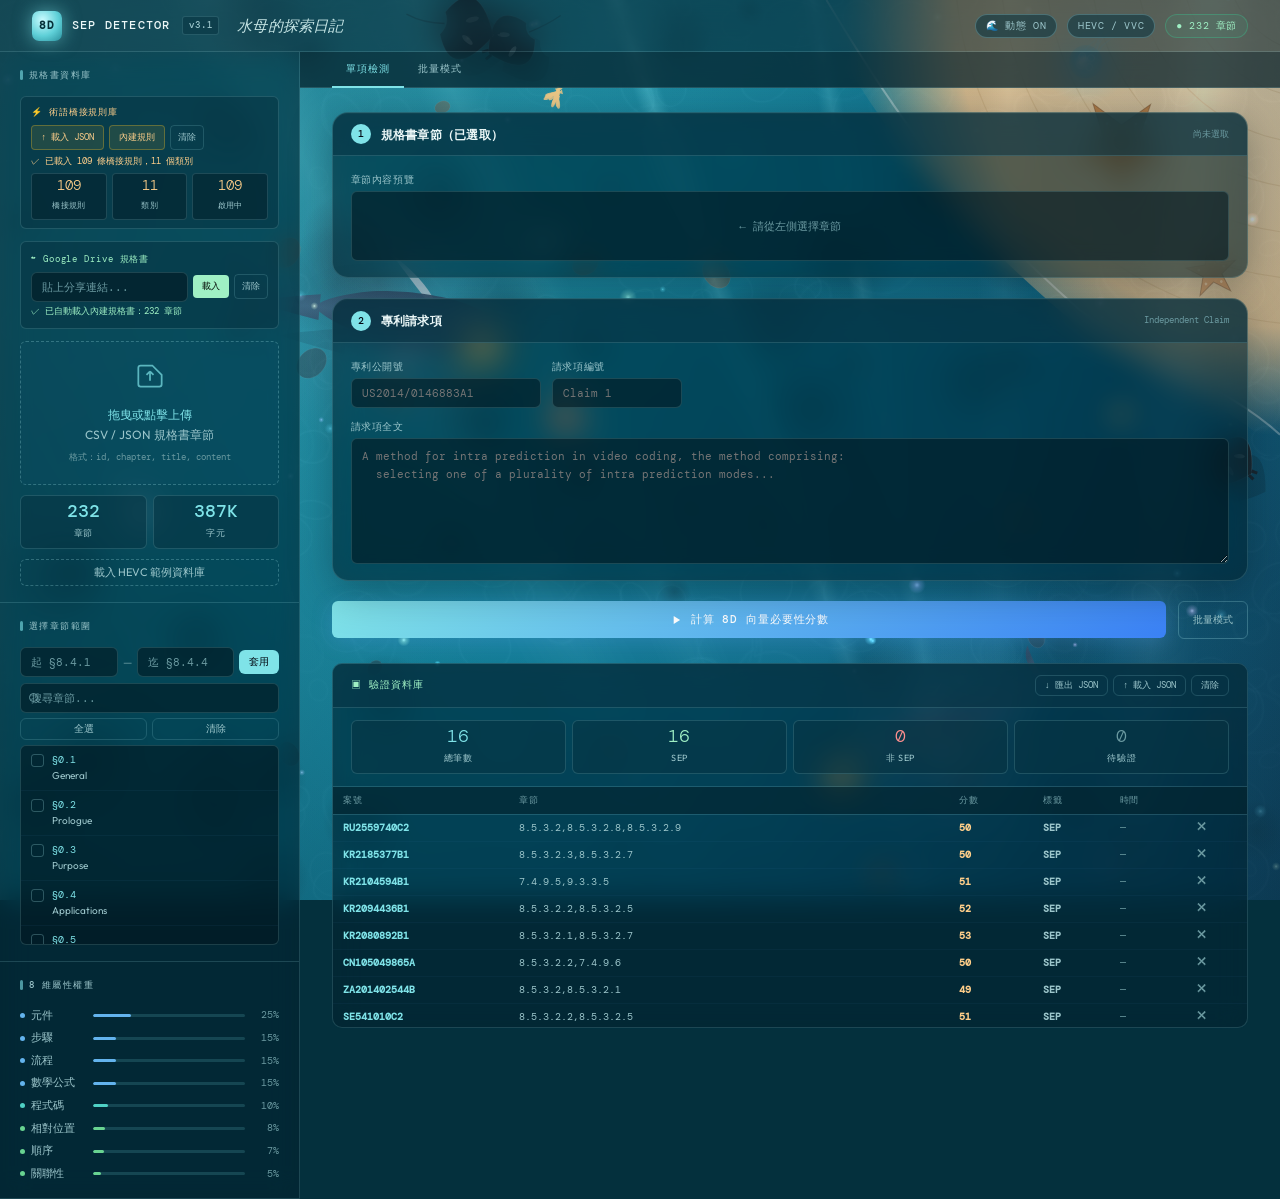
==== commit ae9f0866: "feat: dreamier ocean — whales, dolphin cursor, mouse ripples - Humpback whales glide slowly with swe" ====
--- a/index.html
+++ b/index.html
@@ -1275,6 +1275,14 @@
     display: block;
   }
 
+  #oceanCursor {
+    position: fixed; inset: 0; width: 100vw; height: 100vh;
+    z-index: 10000; pointer-events: none; display: block;
+  }
+  /* dolphin replaces the mouse pointer (fine pointers only, motion on) */
+  html.dolphin-cursor, html.dolphin-cursor * { cursor: none !important; }
+  html.dolphin-cursor input[type="text"], html.dolphin-cursor textarea { cursor: text !important; }
+
   /* frosted-glass panels so the sea shows through */
   header {
     background: rgba(3, 30, 40, 0.55);
@@ -1360,6 +1368,7 @@
 </head>
 <body>
 <canvas id="oceanCanvas" aria-hidden="true"></canvas>
+<canvas id="oceanCursor" aria-hidden="true"></canvas>
 
 <!-- HEADER -->
 <header>
@@ -3183,7 +3192,7 @@
   const rand = (a, b) => a + Math.random() * (b - a);
 
   let W = 0, H = 0, DPR = 1, bg = null, caustic = null;
-  let jellies = [], mantas = [], schools = [], motes = [];
+  let jellies = [], mantas = [], schools = [], motes = [], whales = [];
   const mouse = { x: -9999, y: -9999 };
 
   // ---------- motion preference ----------
@@ -3260,6 +3269,27 @@
     g.restore();
   }
 
+  // ---------- pre-rendered sprites (cheap to draw every frame) ----------
+  const glowSprites = {};
+  function glowSprite(hue) {
+    if (glowSprites[hue]) return glowSprites[hue];
+    const c = document.createElement('canvas'); c.width = c.height = 32;
+    const g = c.getContext('2d'), gr = g.createRadialGradient(16, 16, 0, 16, 16, 16);
+    gr.addColorStop(0, `hsla(${hue},100%,88%,1)`); gr.addColorStop(0.35, `hsla(${hue},100%,80%,0.45)`); gr.addColorStop(1, `hsla(${hue},100%,80%,0)`);
+    g.fillStyle = gr; g.fillRect(0, 0, 32, 32);
+    return (glowSprites[hue] = c);
+  }
+  let raySprite = null;
+  function buildRay() {
+    raySprite = document.createElement('canvas'); raySprite.width = 64; raySprite.height = 512;
+    const g = raySprite.getContext('2d');
+    const v = g.createLinearGradient(0, 0, 0, 512); v.addColorStop(0, 'rgba(255,250,225,1)'); v.addColorStop(1, 'rgba(255,250,225,0)');
+    g.fillStyle = v; g.fillRect(0, 0, 64, 512);
+    g.globalCompositeOperation = 'destination-in';
+    const h = g.createLinearGradient(0, 0, 64, 0); h.addColorStop(0, 'rgba(0,0,0,0)'); h.addColorStop(0.5, 'rgba(0,0,0,1)'); h.addColorStop(1, 'rgba(0,0,0,0)');
+    g.fillStyle = h; g.fillRect(0, 0, 64, 512);
+  }
+
   // ---------- caustic light tile ----------
   function buildCaustic() {
     const S = 512;
@@ -3281,7 +3311,7 @@
     const nJ = Math.max(4, Math.round(area / 180000));
     jellies = Array.from({ length: nJ }, () => ({
       x: rand(0, W), y: rand(0, H), r: rand(10, 20), phase: rand(0, TAU),
-      speed: rand(0.6, 1.1), dir: rand(0, TAU), hue: rand(20, 40),
+      speed: rand(0.6, 1.1), dir: rand(0, TAU), hue: [28, 330, 285, 190, 45][Math.floor(rand(0, 5))] + rand(-8, 8),
     }));
     mantas = Array.from({ length: 3 }, (_, i) => ({
       x: rand(0, W), y: rand(0, H), size: rand(26, 40), heading: rand(0, TAU),
@@ -3291,7 +3321,12 @@
       const cx = rand(W * 0.3, W), cy = rand(0, H), h = rand(0, TAU);
       return { cx, cy, heading: h, fish: Array.from({ length: 14 }, () => ({ x: cx + rand(-40, 40), y: cy + rand(-40, 40), vx: Math.cos(h), vy: Math.sin(h) })) };
     });
-    motes = Array.from({ length: 50 }, () => ({ x: rand(0, W), y: rand(0, H), r: rand(0.6, 1.8), v: rand(0.05, 0.25) }));
+    motes = Array.from({ length: 90 }, () => ({ x: rand(0, W), y: rand(0, H), r: rand(0.6, 2.2), v: rand(0.05, 0.25),
+      hue: [185, 200, 300, 330, 50][Math.floor(rand(0, 5))], tw: rand(0, TAU) }));
+    whales = Array.from({ length: W > 1100 ? 2 : 1 }, (_, i) => ({
+      x: i ? W * 0.75 : W * 0.3, y: i ? H * 0.8 : H * 0.35, heading: i ? Math.PI * 0.9 : 0.15,
+      size: rand(150, 190) * (i ? 0.75 : 1), speed: i ? 0.32 : 0.26, phase: rand(0, TAU), seed: i * 7.1 + 3,
+    }));
   }
 
   const wrap = (o, m) => {
@@ -3354,6 +3389,59 @@
     ctx.beginPath(); ctx.moveTo(s * 0.85, -s * 0.08); ctx.lineTo(s * 1.05, -s * 0.12); ctx.moveTo(s * 0.85, s * 0.08); ctx.lineTo(s * 1.05, s * 0.12); ctx.stroke();
     ctx.lineWidth = 1.4; ctx.beginPath(); ctx.moveTo(-s * 0.45, 0);
     ctx.quadraticCurveTo(-s * 1.0, Math.sin(t * 0.003 + m.phase) * s * 0.15, -s * 1.5, 0); ctx.stroke();
+    ctx.restore();
+  }
+
+  function drawWhale(wh, t) {
+    const L = wh.size, beat = Math.sin(t * 0.0012 + wh.phase);
+    const body = (g) => {
+      // tail stock + flukes (swing side to side)
+      g.save(); g.translate(-L * 0.42, 0); g.rotate(beat * 0.18);
+      g.beginPath(); g.moveTo(0, -L * 0.07); g.quadraticCurveTo(-L * 0.25, -L * 0.03, -L * 0.36, 0);
+      g.quadraticCurveTo(-L * 0.25, L * 0.03, 0, L * 0.07); g.fill();
+      g.save(); g.translate(-L * 0.36, 0); g.rotate(beat * 0.25);
+      g.beginPath(); g.moveTo(0, 0); g.quadraticCurveTo(-L * 0.02, -L * 0.2, -L * 0.13, -L * 0.24);
+      g.quadraticCurveTo(-L * 0.06, -L * 0.1, -L * 0.04, 0); g.quadraticCurveTo(-L * 0.06, L * 0.1, -L * 0.13, L * 0.24);
+      g.quadraticCurveTo(-L * 0.02, L * 0.2, 0, 0); g.fill(); g.restore();
+      g.restore();
+      // long humpback pectoral fins (slow sweep)
+      if (g.__finColor) { g.save(); g.fillStyle = g.__finColor; }
+      for (const side of [-1, 1]) {
+        g.save(); g.translate(L * 0.2, side * L * 0.1); g.rotate(-side * (0.6 + beat * 0.12));
+        g.beginPath(); g.moveTo(0, 0); g.quadraticCurveTo(-L * 0.12, side * L * 0.06, -L * 0.36, side * L * 0.05);
+        g.quadraticCurveTo(-L * 0.14, side * L * 0.0, 0, -side * L * 0.03); g.fill(); g.restore();
+      }
+      if (g.__finColor) g.restore();
+      // body
+      g.beginPath(); g.moveTo(L * 0.55, 0);
+      g.bezierCurveTo(L * 0.52, -L * 0.13, L * 0.15, -L * 0.17, -L * 0.15, -L * 0.12);
+      g.quadraticCurveTo(-L * 0.38, -L * 0.07, -L * 0.45, 0);
+      g.quadraticCurveTo(-L * 0.38, L * 0.07, -L * 0.15, L * 0.12);
+      g.bezierCurveTo(L * 0.15, L * 0.17, L * 0.52, L * 0.13, L * 0.55, 0); g.fill();
+    };
+    // soft shadow far below (it's swimming deep)
+    ctx.save(); ctx.translate(wh.x + 26, wh.y + 34); ctx.rotate(wh.heading);
+    ctx.fillStyle = 'rgba(0,20,35,0.14)'; body(ctx); ctx.restore();
+    ctx.save(); ctx.translate(wh.x, wh.y); ctx.rotate(wh.heading);
+    // dreamy aura
+    const aura = ctx.createRadialGradient(0, 0, L * 0.1, 0, 0, L * 0.8);
+    aura.addColorStop(0, 'rgba(170,220,255,0.18)'); aura.addColorStop(1, 'rgba(170,220,255,0)');
+    ctx.fillStyle = aura; ctx.beginPath(); ctx.arc(0, 0, L * 0.8, 0, TAU); ctx.fill();
+    const skin = ctx.createLinearGradient(0, -L * 0.17, 0, L * 0.17);
+    skin.addColorStop(0, '#2e4f6b'); skin.addColorStop(0.5, '#3f6b8a'); skin.addColorStop(1, '#2a4862');
+    ctx.__finColor = 'rgba(214,236,246,0.85)'; ctx.fillStyle = skin; ctx.globalAlpha = 0.92; body(ctx); ctx.globalAlpha = 1; ctx.__finColor = null;
+    // throat grooves / back highlight / tubercles
+    ctx.strokeStyle = 'rgba(210,235,250,0.22)'; ctx.lineWidth = 1;
+    for (let i = -2; i <= 2; i++) { ctx.beginPath(); ctx.moveTo(L * 0.5, i * L * 0.012); ctx.quadraticCurveTo(L * 0.2, i * L * 0.03, -L * 0.1, i * L * 0.02); ctx.stroke(); }
+    ctx.fillStyle = 'rgba(230,245,255,0.35)';
+    for (let i = 0; i < 6; i++) { ctx.beginPath(); ctx.arc(L * (0.5 - i * 0.035), (i % 2 ? 1 : -1) * L * 0.035, 1.6, 0, TAU); ctx.fill(); }
+    // blow-hole spray sparkle every few seconds
+    const blow = (t * 0.00025 + wh.seed) % 1;
+    if (blow < 0.12) {
+      const q = blow / 0.12;
+      ctx.fillStyle = `rgba(255,255,255,${0.5 * (1 - q)})`;
+      for (let i = 0; i < 10; i++) { const a = i / 10 * TAU; ctx.beginPath(); ctx.arc(L * 0.3 + Math.cos(a) * q * 22, Math.sin(a) * q * 22, 2.2 * (1 - q) + 0.6, 0, TAU); ctx.fill(); }
+    }
     ctx.restore();
   }
 
@@ -3400,6 +3488,11 @@
         f.x += f.vx * k; f.y += f.vy * k;
       }
     }
+    for (const wh of whales) {
+      wh.heading += Math.sin(t * 0.00012 + wh.seed) * 0.0012 * k;
+      wh.x += Math.cos(wh.heading) * wh.speed * k; wh.y += Math.sin(wh.heading) * wh.speed * k;
+      wrap(wh, wh.size * 0.9);
+    }
     for (const p of motes) { p.y -= p.v * k; p.x += Math.sin(t * 0.0005 + p.r * 10) * 0.08 * k; if (p.y < -5) { p.y = H + 5; p.x = rand(0, W); } }
   }
 
@@ -3417,12 +3510,35 @@
     }
     ctx.restore();
 
+    // dreamy sun rays slanting down from the surface
+    ctx.save(); ctx.globalCompositeOperation = 'lighter';
+    for (let i = 0; i < 6; i++) {
+      const a = -0.55 + i * 0.13 + Math.sin(t * 0.00015 + i * 1.7) * 0.05;
+      const w = 60 + 40 * Math.sin(t * 0.0003 + i), x0 = W * (0.15 + i * 0.16);
+      ctx.save(); ctx.translate(x0, -40); ctx.rotate(a);
+      ctx.globalAlpha = 0.09 + 0.04 * Math.sin(t * 0.0005 + i * 2);
+      ctx.drawImage(raySprite, -w / 2, 0, w, H * 1.3); ctx.restore();
+    }
+    ctx.restore();
+
+    for (const wh of whales) drawWhale(wh, t);
     for (const m of mantas) drawManta(m, t);
     for (const sc of schools) for (const f of sc.fish) drawFish(f);
     for (const j of jellies) drawJelly(j, t);
 
-    ctx.fillStyle = 'rgba(220,255,255,0.35)';
-    for (const p of motes) { ctx.beginPath(); ctx.arc(p.x, p.y, p.r, 0, TAU); ctx.fill(); }
+    // glowing plankton that twinkles
+    ctx.save(); ctx.globalCompositeOperation = 'lighter';
+    for (const p of motes) {
+      ctx.globalAlpha = 0.25 + 0.4 * (0.5 + 0.5 * Math.sin(t * 0.002 + p.tw));
+      const R = p.r * 4; ctx.drawImage(glowSprite(p.hue), p.x - R, p.y - R, R * 2, R * 2);
+    }
+    ctx.restore();
+
+    // slowly shifting pastel wash (pink -> lavender -> aqua)
+    const hue = 300 + 60 * Math.sin(t * 0.00008);
+    const wash = ctx.createLinearGradient(0, 0, W, H);
+    wash.addColorStop(0, `hsla(${hue},85%,80%,0.09)`); wash.addColorStop(0.5, 'hsla(0,0%,100%,0)'); wash.addColorStop(1, `hsla(${hue - 120},85%,75%,0.07)`);
+    ctx.fillStyle = wash; ctx.fillRect(0, 0, W, H);
 
     // gentle vignette so foreground text stays readable
     const v = ctx.createRadialGradient(W * 0.55, H * 0.5, Math.min(W, H) * 0.3, W * 0.55, H * 0.5, Math.max(W, H) * 0.8);
@@ -3430,11 +3546,94 @@
     ctx.fillStyle = v; ctx.fillRect(0, 0, W, H);
   }
 
+  // ---------- dolphin cursor + ripples (top overlay) ----------
+  const cur = document.getElementById('oceanCursor');
+  const cctx = cur && cur.getContext ? cur.getContext('2d') : null;
+  const finePointer = !window.matchMedia || window.matchMedia('(pointer: fine)').matches;
+  const ripples = [];
+  const dol = { angle: -2.35, tx: 0, ty: 0, hidden: true, overText: false, speed: 0, lx: 0, ly: 0 };
+
+  function addRipple(x, y, big) {
+    ripples.push({ x, y, born: performance.now(), max: big ? 90 : rand(26, 42), big });
+    if (ripples.length > 60) ripples.shift();
+  }
+
+  function drawDolphin(g, x, y, ang, t) {
+    // nose tip sits exactly on the pointer hotspot
+    const L = 56, sw = Math.sin(t * 0.012) * (0.15 + Math.min(dol.speed, 1) * 0.35);
+    g.save(); g.translate(x, y); g.rotate(ang); g.translate(-L, 0);
+    g.shadowColor = 'rgba(0,30,50,0.35)'; g.shadowBlur = 8; g.shadowOffsetX = 3; g.shadowOffsetY = 5;
+    const skin = g.createLinearGradient(0, -8, 0, 8);
+    skin.addColorStop(0, '#6f8fa8'); skin.addColorStop(0.5, '#9fc0d6'); skin.addColorStop(1, '#5d7d96');
+    g.fillStyle = skin;
+    // flukes (swish while moving)
+    g.save(); g.translate(4, 0); g.rotate(sw);
+    g.beginPath(); g.moveTo(2, 0); g.quadraticCurveTo(-4, -2, -9, -9); g.quadraticCurveTo(-5, 0, -9, 9); g.quadraticCurveTo(-4, 2, 2, 0); g.fill();
+    g.restore();
+    // pectoral fins
+    for (const s of [-1, 1]) { g.beginPath(); g.moveTo(L * 0.62, s * 4); g.quadraticCurveTo(L * 0.5, s * 13, L * 0.42, s * 12); g.quadraticCurveTo(L * 0.52, s * 6, L * 0.55, s * 3); g.fill(); }
+    // body + rostrum
+    g.beginPath(); g.moveTo(L, 0);
+    g.quadraticCurveTo(L * 0.94, -2.2, L * 0.86, -3.4);
+    g.bezierCurveTo(L * 0.75, -8, L * 0.45, -8, L * 0.25, -5);
+    g.quadraticCurveTo(L * 0.1, -2.5, 3, 0);
+    g.quadraticCurveTo(L * 0.1, 2.5, L * 0.25, 5);
+    g.bezierCurveTo(L * 0.45, 8, L * 0.75, 8, L * 0.86, 3.4);
+    g.quadraticCurveTo(L * 0.94, 2.2, L, 0); g.fill();
+    g.shadowColor = 'transparent';
+    // dorsal fin streak, blowhole, eyes, highlight
+    g.fillStyle = '#4b6a82'; g.beginPath(); g.ellipse(L * 0.5, 0, 6, 1.6, 0, 0, TAU); g.fill();
+    g.fillStyle = '#2c4255'; g.beginPath(); g.arc(L * 0.76, 0, 1, 0, TAU); g.fill();
+    g.fillStyle = '#16232b'; for (const s of [-1, 1]) { g.beginPath(); g.arc(L * 0.86, s * 3.2, 1.1, 0, TAU); g.fill(); }
+    g.strokeStyle = 'rgba(255,255,255,0.5)'; g.lineWidth = 1;
+    g.beginPath(); g.moveTo(L * 0.82, -2.5); g.quadraticCurveTo(L * 0.55, -6.2, L * 0.3, -4.2); g.stroke();
+    g.restore();
+  }
+
+  function renderCursor(t) {
+    if (!cctx) return;
+    cctx.setTransform(DPR, 0, 0, DPR, 0, 0);
+    cctx.clearRect(0, 0, W, H);
+    const now = performance.now();
+    for (let i = ripples.length - 1; i >= 0; i--) {
+      const r = ripples[i], q = (now - r.born) / (r.big ? 1600 : 1200);
+      if (q >= 1) { ripples.splice(i, 1); continue; }
+      const e = 1 - Math.pow(1 - q, 3);
+      for (const [f, a] of [[1, 0.55], [0.62, 0.35], [0.3, 0.2]]) {
+        const rad = r.max * e * f; if (rad < 1) continue;
+        cctx.strokeStyle = `rgba(235,252,255,${a * (1 - q)})`; cctx.lineWidth = 1.6 * (1 - q) + 0.4;
+        cctx.beginPath(); cctx.ellipse(r.x, r.y, rad, rad * 0.82, 0, 0, TAU); cctx.stroke();
+      }
+      if (q < 0.4) {  // tiny sparkle in the centre
+        cctx.fillStyle = `rgba(255,255,255,${0.5 * (1 - q / 0.4)})`;
+        cctx.beginPath(); cctx.arc(r.x, r.y, 2, 0, TAU); cctx.fill();
+      }
+    }
+    if (!dol.hidden && !dol.overText && document.documentElement.classList.contains('dolphin-cursor')) {
+      dol.speed *= 0.92;
+      drawDolphin(cctx, mouse.x, mouse.y, dol.angle, t);
+    }
+  }
+
+  function onPointerMove(e) {
+    if (e.pointerType && e.pointerType !== 'mouse') return;
+    const dx = e.clientX - dol.lx, dy = e.clientY - dol.ly, d = Math.hypot(dx, dy);
+    if (d > 2) {
+      const target = Math.atan2(dy, dx);
+      let diff = target - dol.angle; diff = Math.atan2(Math.sin(diff), Math.cos(diff));
+      dol.angle += diff * Math.min(1, d / 30) * 0.5;
+      dol.speed = Math.min(1.5, dol.speed + d / 40);
+    }
+    if (motionOn && Math.hypot(e.clientX - dol.tx, e.clientY - dol.ty) > 22) { addRipple(e.clientX, e.clientY, false); dol.tx = e.clientX; dol.ty = e.clientY; }
+    dol.lx = e.clientX; dol.ly = e.clientY; dol.hidden = false;
+    dol.overText = !!(e.target && e.target.closest && e.target.closest('input[type="text"], textarea'));
+  }
+
   // ---------- loop ----------
   let raf = 0, last = 0;
   function frame(t) {
     const dt = Math.min(50, last ? t - last : 16.7); last = t;
-    update(t, dt); render(t);
+    update(t, dt); render(t); renderCursor(t);
     raf = requestAnimationFrame(frame);
   }
   function start() { if (!raf && motionOn && !document.hidden) { last = 0; raf = requestAnimationFrame(frame); } }
@@ -3444,6 +3643,7 @@
     DPR = Math.min(window.devicePixelRatio || 1, 1.5);
     W = window.innerWidth; H = window.innerHeight;
     canvas.width = W * DPR; canvas.height = H * DPR;
+    if (cur) { cur.width = W * DPR; cur.height = H * DPR; }
     buildBackground();
     if (!jellies.length) makeCreatures();
     render(performance.now());
@@ -3453,12 +3653,16 @@
     motionOn = on;
     try { localStorage.setItem('oceanMotion', on ? '1' : '0'); } catch (e) {}
     if (toggle) { toggle.textContent = on ? '🌊 動態 ON' : '🌊 動態 OFF'; toggle.setAttribute('aria-pressed', on ? 'true' : 'false'); }
+    document.documentElement.classList.toggle('dolphin-cursor', on && finePointer && !!cctx);
+    if (!on && cctx) { ripples.length = 0; cctx.setTransform(1, 0, 0, 1, 0, 0); cctx.clearRect(0, 0, cur.width, cur.height); }
     on ? start() : stop();
   }
 
   window.addEventListener('resize', () => { clearTimeout(resize._t); resize._t = setTimeout(resize, 150); });
-  window.addEventListener('pointermove', e => { mouse.x = e.clientX; mouse.y = e.clientY; }, { passive: true });
-  window.addEventListener('pointerleave', () => { mouse.x = mouse.y = -9999; });
+  window.addEventListener('pointermove', e => { mouse.x = e.clientX; mouse.y = e.clientY; onPointerMove(e); }, { passive: true });
+  window.addEventListener('pointerdown', e => { if (motionOn && (!e.pointerType || e.pointerType === 'mouse')) addRipple(e.clientX, e.clientY, true); }, { passive: true });
+  document.addEventListener('mouseleave', () => { mouse.x = mouse.y = -9999; dol.hidden = true; });
+  document.addEventListener('mouseenter', () => { dol.hidden = false; });
   document.addEventListener('visibilitychange', () => (document.hidden ? stop() : start()));
   if (toggle) {
     toggle.addEventListener('click', () => setMotion(!motionOn));
@@ -3466,6 +3670,7 @@
   }
 
   buildCaustic();
+  buildRay();
   resize();
   setMotion(motionOn);
 })();
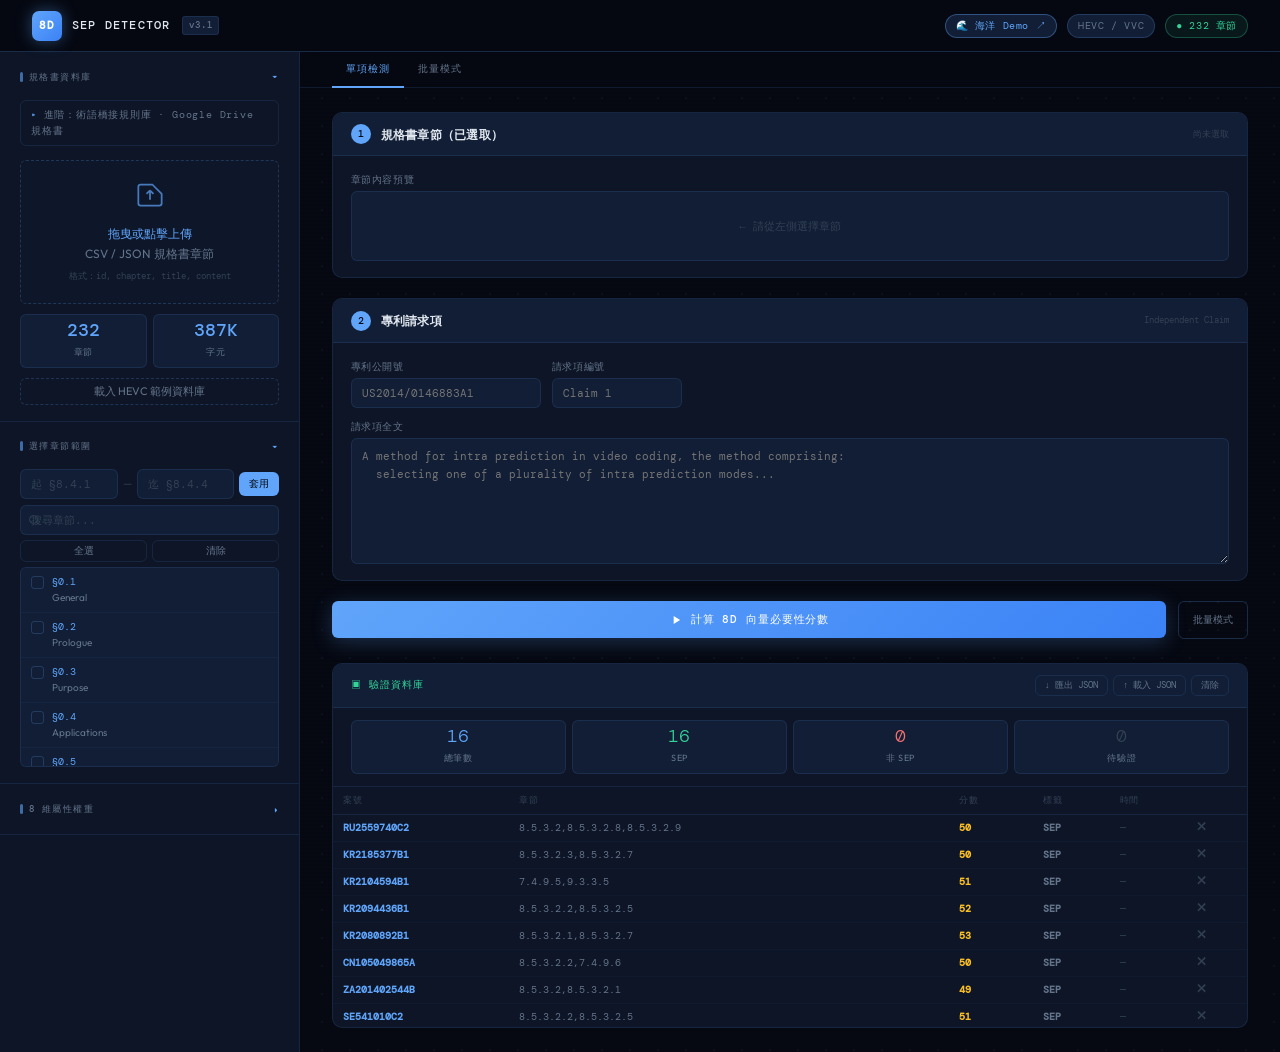
==== commit d2048ea7: "Add ocean visualization demo and tidy the detector layout - demo/ocean.html: HEVC/VVC ocean, licenso" ====
--- a/index.html
+++ b/index.html
@@ -6,7 +6,7 @@
 <title>SEP 必要性檢測工具</title>
 <link rel="preconnect" href="https://fonts.googleapis.com">
 <link rel="preconnect" href="https://fonts.gstatic.com" crossorigin>
-<link href="https://fonts.googleapis.com/css2?family=DM+Mono:ital,wght@0,300;0,400;0,500&family=Outfit:wght@300;400;500;600;700&family=Fraunces:ital,wght@1,400&display=swap" rel="stylesheet">
+<link href="https://fonts.googleapis.com/css2?family=DM+Mono:ital,wght@0,300;0,400;0,500&family=Outfit:wght@300;400;500;600;700&display=swap" rel="stylesheet">
 <style>
   :root {
     --bg:           #060912;
@@ -592,7 +592,7 @@
   .weight-pct { font-family: var(--font-mono); font-size: 10px; color: var(--text-dim); width: 28px; text-align: right; }
 
   /* ── MAIN PANEL ── */
-  .main-panel { display: flex; flex-direction: column; min-width: 0; }
+  .main-panel { display: flex; flex-direction: column; overflow-y: auto; }
 
   /* ── TAB BAR ── */
   .tab-bar {
@@ -1232,143 +1232,34 @@
   .btn-bridge-clear:hover { border-color: var(--high); color: var(--high); }
 
 
-  /* ════════════════════════════════════════════════════════════
-     OCEAN SHALLOWS THEME — 水母的探索日記
-     Overrides only colours / surfaces; detection logic untouched.
-     ════════════════════════════════════════════════════════════ */
-  :root {
-    --bg:           #04303d;
-    --bg2:          #063845;
-    --surface:      rgba(4, 34, 46, 0.62);
-    --surface2:     rgba(8, 52, 66, 0.55);
-    --surface3:     rgba(120, 220, 230, 0.16);
-    --glass:        rgba(4, 34, 46, 0.55);
-    --border:       rgba(170, 236, 240, 0.16);
-    --border-mid:   rgba(170, 236, 240, 0.26);
-    --border-strong:rgba(170, 236, 240, 0.45);
-    --accent:       #7fe3e8;
-    --accent-glow:  rgba(127, 227, 232, 0.16);
-    --accent2:      #9ff0c4;
-    --accent2-glow: rgba(159, 240, 196, 0.14);
-    --accent3:      #ffcf8a;
-    --text:         #ecf8f8;
-    --text-muted:   #9cc6cb;
-    --text-dim:     #6b9aa1;
-    --high:         #ff8f8f;
-    --mid:          #ffcf8a;
-    --low:          #9ff0c4;
-  }
-
-  body {
-    background: var(--bg);
-    background-image: none;
-  }
-  body::before { display: none; }
-
-  #oceanCanvas {
-    position: fixed;
-    inset: 0;
-    width: 100vw;
-    height: 100vh;
-    z-index: 0;
-    pointer-events: none;
-    display: block;
-  }
-
-  #oceanCursor {
-    position: fixed; inset: 0; width: 100vw; height: 100vh;
-    z-index: 10000; pointer-events: none; display: block;
-  }
-  /* dolphin replaces the mouse pointer (fine pointers only, motion on) */
-  html.dolphin-cursor, html.dolphin-cursor * { cursor: none !important; }
-  html.dolphin-cursor input[type="text"], html.dolphin-cursor textarea { cursor: text !important; }
-
-  /* frosted-glass panels so the sea shows through */
-  header {
-    background: rgba(3, 30, 40, 0.55);
-    border-bottom-color: var(--border);
-  }
-  .left-panel,
-  .input-card,
-  .result-card,
-  .batch-section,
-  .db-panel,
-  .history-panel,
-  .loading-box {
-    backdrop-filter: blur(14px) saturate(130%);
-    -webkit-backdrop-filter: blur(14px) saturate(130%);
-  }
-  .left-panel { border-right-color: var(--border); }
-  .input-card, .result-card, .batch-section {
-    border-radius: 16px;
-    box-shadow: 0 10px 40px rgba(0, 20, 30, 0.35), inset 0 1px 0 rgba(255,255,255,0.06);
-  }
-  input[type="text"], textarea, .spec-readonly, .chapter-list-wrap, .spec-preview {
-    background: rgba(2, 24, 33, 0.6);
-  }
-  .logo-icon {
-    background: radial-gradient(circle at 35% 30%, #c9fbff, #5fd0d8 55%, #2a8f9c);
-    box-shadow: 0 0 18px rgba(127, 227, 232, 0.55);
-    color: #053039;
-  }
-  .logo-diary {
-    font-family: 'Fraunces', Georgia, serif;
-    font-style: italic;
-    font-size: 15px;
-    letter-spacing: 0.01em;
-    color: #d9f6f4;
-    margin-left: 8px;
-    opacity: 0.9;
-  }
-  .loading-overlay { background: rgba(2, 26, 36, 0.55); }
-  .tab-bar { background: rgba(3, 30, 40, 0.72); backdrop-filter: blur(14px); -webkit-backdrop-filter: blur(14px); }
-
-  /* jellyfish loader (replaces the spinner) */
-  .jelly-loader { position: relative; width: 56px; height: 74px; margin: 0 auto 1.1rem; animation: jellyBob 2.4s ease-in-out infinite; }
-  .jelly-loader .bell {
-    position: absolute; left: 4px; top: 0; width: 48px; height: 34px;
-    border-radius: 50% 50% 22% 22% / 80% 80% 20% 20%;
-    background: radial-gradient(circle at 50% 35%, rgba(255,255,255,0.85), rgba(255,190,140,0.75) 45%, rgba(255,150,110,0.35) 80%);
-    box-shadow: 0 0 22px rgba(255, 190, 140, 0.55);
-    animation: jellyPulse 1.2s ease-in-out infinite;
-    transform-origin: 50% 100%;
-  }
-  .jelly-loader .tentacle {
-    position: absolute; top: 30px; width: 2px; height: 38px; border-radius: 2px;
-    background: linear-gradient(rgba(255,200,160,0.8), rgba(255,200,160,0));
-    transform-origin: top center; animation: jellySway 1.2s ease-in-out infinite;
-  }
-  .jelly-loader .tentacle:nth-child(2) { left: 14px; animation-delay: -0.2s; }
-  .jelly-loader .tentacle:nth-child(3) { left: 22px; animation-delay: -0.5s; height: 44px; }
-  .jelly-loader .tentacle:nth-child(4) { left: 30px; animation-delay: -0.8s; height: 44px; }
-  .jelly-loader .tentacle:nth-child(5) { left: 38px; animation-delay: -1.0s; }
-  @keyframes jellyPulse { 0%,100% { transform: scale(1, 1); } 50% { transform: scale(1.12, 0.84); } }
-  @keyframes jellySway  { 0%,100% { transform: rotate(-7deg); } 50% { transform: rotate(7deg); } }
-  @keyframes jellyBob   { 0%,100% { transform: translateY(0); } 50% { transform: translateY(-8px); } }
-
-  /* motion toggle */
-  .ocean-toggle {
-    cursor: pointer;
-    font-family: var(--font-mono);
-    user-select: none;
-    transition: border-color .2s, color .2s;
-  }
-  .ocean-toggle:hover { border-color: var(--border-strong); color: var(--text); }
-  .ocean-toggle:focus-visible { outline: 2px solid var(--accent); outline-offset: 2px; }
-
+  /* ── DEMO LINK & TIDY LEFT PANEL (collapsible sections) ── */
+  .main-panel { overflow-y: visible; } /* 讓分頁列黏在頁首下方，不再蓋住第一張卡片 */
   .header-pill { white-space: nowrap; }
-  @media (max-width: 760px) {
-    header { padding: 0 1rem; gap: 0.5rem; }
-    .logo-version, .logo-diary, .header-pill:not(.ocean-toggle):not(.active) { display: none; }
-  }
-  @media (prefers-reduced-motion: reduce) {
-    .jelly-loader, .jelly-loader .bell, .jelly-loader .tentacle { animation: none; }
-  }
+  .layout > * { min-width: 0; }
+  @media (max-width: 600px) {
+    header { padding: 0 1rem; }
+    .logo-name, .logo-version { display: none; }
+    .header-right .header-pill:not(.header-link):not(#dbStatusPill) { display: none; }
+    .main-content { padding: 1rem; }
+    .tab-bar { padding: 0 1rem; }
+  }
+  a.header-link { text-decoration: none; color: var(--accent); border-color: var(--border-strong); }
+  a.header-link:hover { color: #fff; background: var(--accent-glow); }
+  .panel-section.collapsible > .section-label { cursor: pointer; user-select: none; margin-bottom: 0; }
+  .panel-section.collapsible > .section-label:focus-visible { outline: 2px solid var(--accent); outline-offset: 3px; border-radius: 4px; }
+  .panel-section.collapsible > .section-label::after { content: "▾"; margin-left: auto; font-size: 11px; color: var(--accent); transition: transform .2s; }
+  .panel-section.collapsible.folded > .section-label::after { transform: rotate(-90deg); }
+  .panel-section.collapsible:not(.folded) > .section-label { margin-bottom: 0.875rem; }
+  .panel-section.collapsible.folded > :not(.section-label) { display: none !important; }
+  details.adv-block { margin-bottom: 0.875rem; border: 1px solid var(--border); border-radius: var(--radius-sm); padding: 6px 10px; }
+  details.adv-block > summary { cursor: pointer; font-family: var(--font-mono); font-size: 10px; letter-spacing: .08em; color: var(--text-muted); list-style: none; }
+  details.adv-block > summary::-webkit-details-marker { display: none; }
+  details.adv-block > summary::before { content: "▸ "; color: var(--accent); }
+  details.adv-block[open] > summary::before { content: "▾ "; }
+  details.adv-block[open] > summary { margin-bottom: 8px; }
 </style>
 </head>
 <body>
-<canvas id="oceanCanvas" aria-hidden="true"></canvas>
-<canvas id="oceanCursor" aria-hidden="true"></canvas>
 
 <!-- HEADER -->
 <header>
@@ -1376,10 +1267,9 @@
     <div class="logo-icon">8D</div>
     <span class="logo-name">SEP DETECTOR</span>
     <span class="logo-version">v3.1</span>
-    <span class="logo-diary">水母的探索日記</span>
   </div>
   <div class="header-right">
-    <div class="header-pill ocean-toggle" id="oceanToggle" role="button" tabindex="0" aria-pressed="true" title="開關背景動畫">🌊 動態 ON</div>
+    <a class="header-pill header-link" href="demo/ocean.html" target="_blank" rel="noopener" title="開啟 HEVC/VVC 海洋視覺化與經濟效益動畫">🌊 海洋 Demo ↗</a>
     <div class="header-pill">HEVC / VVC</div>
     <div class="header-pill active" id="dbStatusPill">● OFFLINE</div>
   </div>
@@ -1388,7 +1278,7 @@
 <!-- LOADING -->
 <div class="loading-overlay" id="loadingOverlay">
   <div class="loading-box">
-    <div class="jelly-loader" aria-hidden="true"><div class="bell"></div><div class="tentacle"></div><div class="tentacle"></div><div class="tentacle"></div><div class="tentacle"></div></div>
+    <div class="spinner"></div>
     <div class="loading-step" id="loadingStep">初始化...</div>
     <div class="loading-sub" id="loadingSub">請稍候，正在分析技術文本</div>
     <div class="loading-progress">
@@ -3178,501 +3068,27 @@
   await loadBuiltinBridge();
 })();
 
-</script>
-
-<!-- ════════ OCEAN SHALLOWS SCENE — 水母的探索日記 (background animation only) ════════ -->
-<script>
-(function () {
-  'use strict';
-  const canvas = document.getElementById('oceanCanvas');
-  if (!canvas || !canvas.getContext) return;
-  const ctx = canvas.getContext('2d');
-  const toggle = document.getElementById('oceanToggle');
-  const TAU = Math.PI * 2;
-  const rand = (a, b) => a + Math.random() * (b - a);
-
-  let W = 0, H = 0, DPR = 1, bg = null, caustic = null;
-  let jellies = [], mantas = [], schools = [], motes = [], whales = [];
-  const mouse = { x: -9999, y: -9999 };
-
-  // ---------- motion preference ----------
-  const reduce = window.matchMedia && window.matchMedia('(prefers-reduced-motion: reduce)').matches;
-  let motionOn = !reduce;
-  try { const s = localStorage.getItem('oceanMotion'); if (s !== null) motionOn = s === '1'; } catch (e) {}
-
-  // ---------- static layer: water, sandbank, seabed ----------
-  function buildBackground() {
-    bg = document.createElement('canvas');
-    bg.width = W * DPR; bg.height = H * DPR;
-    const g = bg.getContext('2d');
-    g.scale(DPR, DPR);
-
-    // water: lighter in the shallows (top-left) to deep teal (bottom-right)
-    const water = g.createLinearGradient(0, 0, W, H);
-    water.addColorStop(0, '#2fb3c2');
-    water.addColorStop(0.35, '#1a8fa6');
-    water.addColorStop(0.75, '#0d6383');
-    water.addColorStop(1, '#073f5c');
-    g.fillStyle = water; g.fillRect(0, 0, W, H);
-
-    // seabed patches (soft dark weed / rock shadows)
-    for (let i = 0; i < 46; i++) {
-      const x = rand(0, W), y = rand(0, H), r = rand(14, 60);
-      const p = g.createRadialGradient(x, y, 0, x, y, r);
-      p.addColorStop(0, 'rgba(5,45,60,0.35)'); p.addColorStop(1, 'rgba(5,45,60,0)');
-      g.fillStyle = p; g.beginPath(); g.arc(x, y, r, 0, TAU); g.fill();
-    }
-    // pebbles / sea urchins
-    for (let i = 0; i < 26; i++) {
-      const x = rand(W * 0.15, W), y = rand(H * 0.1, H), r = rand(5, 13);
-      g.fillStyle = `rgba(${Math.random() < 0.5 ? '120,95,70' : '40,60,70'},0.5)`;
-      g.beginPath(); g.ellipse(x, y, r * 1.3, r, rand(0, TAU), 0, TAU); g.fill();
-      g.strokeStyle = 'rgba(255,255,255,0.07)'; g.lineWidth = 1; g.stroke();
-    }
-
-    // sandbank in the top-right corner (the left side is covered by the settings panel)
-    const sx = Math.min(W, H) * 0.42;
-    g.save(); g.translate(W, 0); g.scale(-1, 1);
-    const sand = g.createRadialGradient(0, 0, sx * 0.2, 0, 0, sx * 1.15);
-    sand.addColorStop(0, '#f1dcb4'); sand.addColorStop(0.7, '#e3c595'); sand.addColorStop(1, 'rgba(227,197,149,0)');
-    g.fillStyle = sand;
-    g.beginPath(); g.moveTo(0, 0); g.lineTo(sx * 1.25, 0);
-    g.bezierCurveTo(sx * 1.05, sx * 0.35, sx * 0.9, sx * 0.55, sx * 0.55, sx * 0.85);
-    g.bezierCurveTo(sx * 0.35, sx * 1.0, sx * 0.15, sx * 1.05, 0, sx * 1.2);
-    g.closePath(); g.fill();
-    // foam along the waterline
-    g.strokeStyle = 'rgba(255,255,255,0.35)'; g.lineWidth = 2;
-    g.beginPath(); g.moveTo(sx * 1.2, 0);
-    g.bezierCurveTo(sx * 1.0, sx * 0.33, sx * 0.86, sx * 0.53, sx * 0.53, sx * 0.82);
-    g.bezierCurveTo(sx * 0.33, sx * 0.97, sx * 0.14, sx * 1.02, 0, sx * 1.15); g.stroke();
-    // ripple marks on the sand
-    g.strokeStyle = 'rgba(160,120,70,0.18)'; g.lineWidth = 1.2;
-    for (let i = 1; i < 9; i++) {
-      g.beginPath(); g.arc(-sx * 0.1, -sx * 0.1, sx * 0.12 * i, 0.05, Math.PI / 2 - 0.05); g.stroke();
-    }
-    drawStar(g, sx * 0.42, sx * 0.38, sx * 0.13, 0.3, '#c98a4b');
-    drawStar(g, sx * 0.18, sx * 0.72, sx * 0.07, 1.1, '#d9a066');
-    g.restore();
-  }
-
-  function drawStar(g, x, y, r, rot, color) {
-    g.save(); g.translate(x, y); g.rotate(rot);
-    g.fillStyle = color; g.strokeStyle = 'rgba(90,50,20,0.35)'; g.lineWidth = 1;
-    g.beginPath();
-    for (let i = 0; i < 10; i++) {
-      const a = (i / 10) * TAU, rr = i % 2 ? r * 0.38 : r;
-      g.lineTo(Math.cos(a) * rr, Math.sin(a) * rr);
-    }
-    g.closePath(); g.fill(); g.stroke();
-    g.fillStyle = 'rgba(255,230,190,0.6)';
-    for (let i = 0; i < 5; i++) { const a = (i / 5) * TAU; g.beginPath(); g.arc(Math.cos(a) * r * 0.5, Math.sin(a) * r * 0.5, 1.4, 0, TAU); g.fill(); }
-    g.restore();
-  }
-
-  // ---------- pre-rendered sprites (cheap to draw every frame) ----------
-  const glowSprites = {};
-  function glowSprite(hue) {
-    if (glowSprites[hue]) return glowSprites[hue];
-    const c = document.createElement('canvas'); c.width = c.height = 32;
-    const g = c.getContext('2d'), gr = g.createRadialGradient(16, 16, 0, 16, 16, 16);
-    gr.addColorStop(0, `hsla(${hue},100%,88%,1)`); gr.addColorStop(0.35, `hsla(${hue},100%,80%,0.45)`); gr.addColorStop(1, `hsla(${hue},100%,80%,0)`);
-    g.fillStyle = gr; g.fillRect(0, 0, 32, 32);
-    return (glowSprites[hue] = c);
-  }
-  let raySprite = null;
-  function buildRay() {
-    raySprite = document.createElement('canvas'); raySprite.width = 64; raySprite.height = 512;
-    const g = raySprite.getContext('2d');
-    const v = g.createLinearGradient(0, 0, 0, 512); v.addColorStop(0, 'rgba(255,250,225,1)'); v.addColorStop(1, 'rgba(255,250,225,0)');
-    g.fillStyle = v; g.fillRect(0, 0, 64, 512);
-    g.globalCompositeOperation = 'destination-in';
-    const h = g.createLinearGradient(0, 0, 64, 0); h.addColorStop(0, 'rgba(0,0,0,0)'); h.addColorStop(0.5, 'rgba(0,0,0,1)'); h.addColorStop(1, 'rgba(0,0,0,0)');
-    g.fillStyle = h; g.fillRect(0, 0, 64, 512);
-  }
-
-  // ---------- caustic light tile ----------
-  function buildCaustic() {
-    const S = 512;
-    caustic = document.createElement('canvas'); caustic.width = caustic.height = S;
-    const c = caustic.getContext('2d');
-    c.strokeStyle = 'rgba(255,255,255,0.5)';
-    for (let i = 0; i < 70; i++) {
-      const x = rand(0, S), y = rand(0, S), rx = rand(10, 34), ry = rx * rand(0.5, 1.0);
-      c.lineWidth = rand(0.6, 1.6);
-      for (const dx of [-S, 0, S]) for (const dy of [-S, 0, S]) {
-        c.beginPath(); c.ellipse(x + dx, y + dy, rx, ry, rand(0, TAU), 0, TAU); c.stroke();
-      }
-    }
-  }
-
-  // ---------- creatures ----------
-  function makeCreatures() {
-    const area = W * H;
-    const nJ = Math.max(4, Math.round(area / 180000));
-    jellies = Array.from({ length: nJ }, () => ({
-      x: rand(0, W), y: rand(0, H), r: rand(10, 20), phase: rand(0, TAU),
-      speed: rand(0.6, 1.1), dir: rand(0, TAU), hue: [28, 330, 285, 190, 45][Math.floor(rand(0, 5))] + rand(-8, 8),
-    }));
-    mantas = Array.from({ length: 3 }, (_, i) => ({
-      x: rand(0, W), y: rand(0, H), size: rand(26, 40), heading: rand(0, TAU),
-      speed: rand(0.35, 0.55), phase: rand(0, TAU), turn: 0, seed: i * 17.3,
-    }));
-    schools = Array.from({ length: 2 }, () => {
-      const cx = rand(W * 0.3, W), cy = rand(0, H), h = rand(0, TAU);
-      return { cx, cy, heading: h, fish: Array.from({ length: 14 }, () => ({ x: cx + rand(-40, 40), y: cy + rand(-40, 40), vx: Math.cos(h), vy: Math.sin(h) })) };
-    });
-    motes = Array.from({ length: 90 }, () => ({ x: rand(0, W), y: rand(0, H), r: rand(0.6, 2.2), v: rand(0.05, 0.25),
-      hue: [185, 200, 300, 330, 50][Math.floor(rand(0, 5))], tw: rand(0, TAU) }));
-    whales = Array.from({ length: W > 1100 ? 2 : 1 }, (_, i) => ({
-      x: i ? W * 0.75 : W * 0.3, y: i ? H * 0.8 : H * 0.35, heading: i ? Math.PI * 0.9 : 0.15,
-      size: rand(150, 190) * (i ? 0.75 : 1), speed: i ? 0.32 : 0.26, phase: rand(0, TAU), seed: i * 7.1 + 3,
-    }));
-  }
-
-  const wrap = (o, m) => {
-    if (o.x < -m) o.x = W + m; else if (o.x > W + m) o.x = -m;
-    if (o.y < -m) o.y = H + m; else if (o.y > H + m) o.y = -m;
-  };
-
-  function drawJelly(j, t) {
-    const pulse = Math.sin(t * 0.0025 * j.speed + j.phase);
-    const r = j.r * (1 + pulse * 0.1);
-    ctx.save(); ctx.translate(j.x, j.y);
-    // glow
-    const glow = ctx.createRadialGradient(0, 0, 0, 0, 0, r * 2.6);
-    glow.addColorStop(0, `hsla(${j.hue},100%,75%,0.35)`); glow.addColorStop(1, `hsla(${j.hue},100%,75%,0)`);
-    ctx.fillStyle = glow; ctx.beginPath(); ctx.arc(0, 0, r * 2.6, 0, TAU); ctx.fill();
-    // tentacles trailing behind the direction of travel
-    ctx.rotate(j.dir + Math.PI);
-    ctx.strokeStyle = `hsla(${j.hue},90%,82%,0.45)`; ctx.lineWidth = 1.1;
-    for (let k = -2; k <= 2; k++) {
-      ctx.beginPath(); ctx.moveTo(r * 0.5, k * r * 0.22);
-      for (let s = 1; s <= 6; s++) {
-        ctx.lineTo(r * 0.5 + s * r * 0.42, k * r * 0.22 + Math.sin(t * 0.004 + s * 0.9 + k + j.phase) * r * 0.18);
-      }
-      ctx.stroke();
-    }
-    // bell (seen from above: a soft disk with radial lobes)
-    const bell = ctx.createRadialGradient(-r * 0.2, -r * 0.2, r * 0.1, 0, 0, r);
-    bell.addColorStop(0, 'rgba(255,255,255,0.9)');
-    bell.addColorStop(0.45, `hsla(${j.hue},100%,72%,0.75)`);
-    bell.addColorStop(1, `hsla(${j.hue},90%,60%,0.25)`);
-    ctx.fillStyle = bell; ctx.beginPath(); ctx.arc(0, 0, r, 0, TAU); ctx.fill();
-    ctx.strokeStyle = 'rgba(255,255,255,0.35)';
-    for (let k = 0; k < 4; k++) { const a = k * TAU / 4 + 0.4; ctx.beginPath(); ctx.arc(Math.cos(a) * r * 0.38, Math.sin(a) * r * 0.38, r * 0.2, 0, TAU); ctx.stroke(); }
-    ctx.restore();
-  }
-
-  function drawManta(m, t) {
-    const flap = Math.sin(t * 0.002 + m.phase);
-    const s = m.size, span = s * (1.05 + flap * 0.18);
-    // shadow on the seabed
-    ctx.save(); ctx.translate(m.x + 14, m.y + 18); ctx.rotate(m.heading);
-    ctx.fillStyle = 'rgba(0,25,35,0.22)';
-    ctx.beginPath(); ctx.moveTo(s * 0.9, 0); ctx.quadraticCurveTo(0, -span * 1.2, -s * 0.5, -span * 0.25);
-    ctx.quadraticCurveTo(-s * 0.3, 0, -s * 0.5, span * 0.25); ctx.quadraticCurveTo(0, span * 1.2, s * 0.9, 0); ctx.fill();
-    ctx.restore();
-    // body
-    ctx.save(); ctx.translate(m.x, m.y); ctx.rotate(m.heading);
-    ctx.fillStyle = '#16232b'; ctx.strokeStyle = 'rgba(255,255,255,0.12)'; ctx.lineWidth = 1;
-    ctx.beginPath(); ctx.moveTo(s * 0.9, 0);
-    ctx.quadraticCurveTo(s * 0.1, -span * 1.25, -s * 0.5, -span * 0.25);
-    ctx.quadraticCurveTo(-s * 0.3, 0, -s * 0.5, span * 0.25);
-    ctx.quadraticCurveTo(s * 0.1, span * 1.25, s * 0.9, 0);
-    ctx.fill(); ctx.stroke();
-    // shoulder markings
-    ctx.fillStyle = 'rgba(230,240,240,0.55)';
-    ctx.beginPath(); ctx.ellipse(s * 0.25, -s * 0.28, s * 0.18, s * 0.07, -0.5, 0, TAU); ctx.fill();
-    ctx.beginPath(); ctx.ellipse(s * 0.25, s * 0.28, s * 0.18, s * 0.07, 0.5, 0, TAU); ctx.fill();
-    // cephalic fins + tail
-    ctx.strokeStyle = '#16232b'; ctx.lineWidth = 3;
-    ctx.beginPath(); ctx.moveTo(s * 0.85, -s * 0.08); ctx.lineTo(s * 1.05, -s * 0.12); ctx.moveTo(s * 0.85, s * 0.08); ctx.lineTo(s * 1.05, s * 0.12); ctx.stroke();
-    ctx.lineWidth = 1.4; ctx.beginPath(); ctx.moveTo(-s * 0.45, 0);
-    ctx.quadraticCurveTo(-s * 1.0, Math.sin(t * 0.003 + m.phase) * s * 0.15, -s * 1.5, 0); ctx.stroke();
-    ctx.restore();
-  }
-
-  function drawWhale(wh, t) {
-    const L = wh.size, beat = Math.sin(t * 0.0012 + wh.phase);
-    const body = (g) => {
-      // tail stock + flukes (swing side to side)
-      g.save(); g.translate(-L * 0.42, 0); g.rotate(beat * 0.18);
-      g.beginPath(); g.moveTo(0, -L * 0.07); g.quadraticCurveTo(-L * 0.25, -L * 0.03, -L * 0.36, 0);
-      g.quadraticCurveTo(-L * 0.25, L * 0.03, 0, L * 0.07); g.fill();
-      g.save(); g.translate(-L * 0.36, 0); g.rotate(beat * 0.25);
-      g.beginPath(); g.moveTo(0, 0); g.quadraticCurveTo(-L * 0.02, -L * 0.2, -L * 0.13, -L * 0.24);
-      g.quadraticCurveTo(-L * 0.06, -L * 0.1, -L * 0.04, 0); g.quadraticCurveTo(-L * 0.06, L * 0.1, -L * 0.13, L * 0.24);
-      g.quadraticCurveTo(-L * 0.02, L * 0.2, 0, 0); g.fill(); g.restore();
-      g.restore();
-      // long humpback pectoral fins (slow sweep)
-      if (g.__finColor) { g.save(); g.fillStyle = g.__finColor; }
-      for (const side of [-1, 1]) {
-        g.save(); g.translate(L * 0.2, side * L * 0.1); g.rotate(-side * (0.6 + beat * 0.12));
-        g.beginPath(); g.moveTo(0, 0); g.quadraticCurveTo(-L * 0.12, side * L * 0.06, -L * 0.36, side * L * 0.05);
-        g.quadraticCurveTo(-L * 0.14, side * L * 0.0, 0, -side * L * 0.03); g.fill(); g.restore();
-      }
-      if (g.__finColor) g.restore();
-      // body
-      g.beginPath(); g.moveTo(L * 0.55, 0);
-      g.bezierCurveTo(L * 0.52, -L * 0.13, L * 0.15, -L * 0.17, -L * 0.15, -L * 0.12);
-      g.quadraticCurveTo(-L * 0.38, -L * 0.07, -L * 0.45, 0);
-      g.quadraticCurveTo(-L * 0.38, L * 0.07, -L * 0.15, L * 0.12);
-      g.bezierCurveTo(L * 0.15, L * 0.17, L * 0.52, L * 0.13, L * 0.55, 0); g.fill();
-    };
-    // soft shadow far below (it's swimming deep)
-    ctx.save(); ctx.translate(wh.x + 26, wh.y + 34); ctx.rotate(wh.heading);
-    ctx.fillStyle = 'rgba(0,20,35,0.14)'; body(ctx); ctx.restore();
-    ctx.save(); ctx.translate(wh.x, wh.y); ctx.rotate(wh.heading);
-    // dreamy aura
-    const aura = ctx.createRadialGradient(0, 0, L * 0.1, 0, 0, L * 0.8);
-    aura.addColorStop(0, 'rgba(170,220,255,0.18)'); aura.addColorStop(1, 'rgba(170,220,255,0)');
-    ctx.fillStyle = aura; ctx.beginPath(); ctx.arc(0, 0, L * 0.8, 0, TAU); ctx.fill();
-    const skin = ctx.createLinearGradient(0, -L * 0.17, 0, L * 0.17);
-    skin.addColorStop(0, '#2e4f6b'); skin.addColorStop(0.5, '#3f6b8a'); skin.addColorStop(1, '#2a4862');
-    ctx.__finColor = 'rgba(214,236,246,0.85)'; ctx.fillStyle = skin; ctx.globalAlpha = 0.92; body(ctx); ctx.globalAlpha = 1; ctx.__finColor = null;
-    // throat grooves / back highlight / tubercles
-    ctx.strokeStyle = 'rgba(210,235,250,0.22)'; ctx.lineWidth = 1;
-    for (let i = -2; i <= 2; i++) { ctx.beginPath(); ctx.moveTo(L * 0.5, i * L * 0.012); ctx.quadraticCurveTo(L * 0.2, i * L * 0.03, -L * 0.1, i * L * 0.02); ctx.stroke(); }
-    ctx.fillStyle = 'rgba(230,245,255,0.35)';
-    for (let i = 0; i < 6; i++) { ctx.beginPath(); ctx.arc(L * (0.5 - i * 0.035), (i % 2 ? 1 : -1) * L * 0.035, 1.6, 0, TAU); ctx.fill(); }
-    // blow-hole spray sparkle every few seconds
-    const blow = (t * 0.00025 + wh.seed) % 1;
-    if (blow < 0.12) {
-      const q = blow / 0.12;
-      ctx.fillStyle = `rgba(255,255,255,${0.5 * (1 - q)})`;
-      for (let i = 0; i < 10; i++) { const a = i / 10 * TAU; ctx.beginPath(); ctx.arc(L * 0.3 + Math.cos(a) * q * 22, Math.sin(a) * q * 22, 2.2 * (1 - q) + 0.6, 0, TAU); ctx.fill(); }
-    }
-    ctx.restore();
-  }
-
-  function drawFish(f) {
-    const a = Math.atan2(f.vy, f.vx);
-    ctx.save(); ctx.translate(f.x, f.y); ctx.rotate(a);
-    ctx.fillStyle = 'rgba(255,214,140,0.85)';
-    ctx.beginPath(); ctx.ellipse(0, 0, 5, 1.8, 0, 0, TAU); ctx.fill();
-    ctx.beginPath(); ctx.moveTo(-4, 0); ctx.lineTo(-8, -2.5); ctx.lineTo(-8, 2.5); ctx.closePath(); ctx.fill();
-    ctx.restore();
-  }
-
-  // ---------- update ----------
-  function update(t, dt) {
-    const k = dt / 16.7;
-    for (const j of jellies) {
-      const push = 0.6 + 0.6 * Math.max(0, Math.sin(t * 0.0025 * j.speed + j.phase));
-      j.dir += Math.sin(t * 0.0003 + j.phase) * 0.004 * k;
-      j.x += Math.cos(j.dir) * 0.25 * push * k; j.y += Math.sin(j.dir) * 0.25 * push * k;
-      const dx = j.x - mouse.x, dy = j.y - mouse.y, d2 = dx * dx + dy * dy;
-      if (d2 < 9000) { j.x += dx / Math.sqrt(d2 + 1) * 0.6 * k; j.y += dy / Math.sqrt(d2 + 1) * 0.6 * k; }
-      wrap(j, 60);
-    }
-    for (const m of mantas) {
-      m.heading += Math.sin(t * 0.00025 + m.seed) * 0.003 * k;
-      m.x += Math.cos(m.heading) * m.speed * k; m.y += Math.sin(m.heading) * m.speed * k;
-      wrap(m, 90);
-    }
-    for (const sc of schools) {
-      sc.heading += Math.sin(t * 0.0004 + sc.cx) * 0.006 * k;
-      sc.cx += Math.cos(sc.heading) * 0.9 * k; sc.cy += Math.sin(sc.heading) * 0.9 * k;
-      if (sc.cx < -80) { sc.cx += W + 160; sc.fish.forEach(f => f.x += W + 160); }
-      if (sc.cx > W + 80) { sc.cx -= W + 160; sc.fish.forEach(f => f.x -= W + 160); }
-      if (sc.cy < -80) { sc.cy += H + 160; sc.fish.forEach(f => f.y += H + 160); }
-      if (sc.cy > H + 80) { sc.cy -= H + 160; sc.fish.forEach(f => f.y -= H + 160); }
-      for (const f of sc.fish) {
-        let ax = (sc.cx - f.x) * 0.0015, ay = (sc.cy - f.y) * 0.0015;
-        ax += Math.cos(sc.heading) * 0.03; ay += Math.sin(sc.heading) * 0.03;
-        const dx = f.x - mouse.x, dy = f.y - mouse.y, d2 = dx * dx + dy * dy;
-        if (d2 < 14000) { const d = Math.sqrt(d2) + 1; ax += dx / d * 0.35; ay += dy / d * 0.35; }
-        f.vx = (f.vx + ax * k) * 0.97; f.vy = (f.vy + ay * k) * 0.97;
-        const sp = Math.hypot(f.vx, f.vy) || 1, cap = 2.2;
-        if (sp > cap) { f.vx *= cap / sp; f.vy *= cap / sp; }
-        f.x += f.vx * k; f.y += f.vy * k;
-      }
-    }
-    for (const wh of whales) {
-      wh.heading += Math.sin(t * 0.00012 + wh.seed) * 0.0012 * k;
-      wh.x += Math.cos(wh.heading) * wh.speed * k; wh.y += Math.sin(wh.heading) * wh.speed * k;
-      wrap(wh, wh.size * 0.9);
-    }
-    for (const p of motes) { p.y -= p.v * k; p.x += Math.sin(t * 0.0005 + p.r * 10) * 0.08 * k; if (p.y < -5) { p.y = H + 5; p.x = rand(0, W); } }
-  }
-
-  // ---------- render ----------
-  function render(t) {
-    ctx.setTransform(DPR, 0, 0, DPR, 0, 0);
-    ctx.drawImage(bg, 0, 0, W, H);
-
-    // shimmering caustics (two layers drifting in different directions)
-    ctx.save(); ctx.globalCompositeOperation = 'lighter';
-    for (const [a, sx, sy, sc] of [[0.035, 0.012, 0.008, 1], [0.025, -0.009, 0.011, 1.35]]) {
-      ctx.globalAlpha = a;
-      const S = 512 * sc, ox = ((t * sx) % S + S) % S, oy = ((t * sy) % S + S) % S;
-      for (let x = -ox; x < W; x += S) for (let y = -oy; y < H; y += S) ctx.drawImage(caustic, x, y, S, S);
-    }
-    ctx.restore();
-
-    // dreamy sun rays slanting down from the surface
-    ctx.save(); ctx.globalCompositeOperation = 'lighter';
-    for (let i = 0; i < 6; i++) {
-      const a = -0.55 + i * 0.13 + Math.sin(t * 0.00015 + i * 1.7) * 0.05;
-      const w = 60 + 40 * Math.sin(t * 0.0003 + i), x0 = W * (0.15 + i * 0.16);
-      ctx.save(); ctx.translate(x0, -40); ctx.rotate(a);
-      ctx.globalAlpha = 0.09 + 0.04 * Math.sin(t * 0.0005 + i * 2);
-      ctx.drawImage(raySprite, -w / 2, 0, w, H * 1.3); ctx.restore();
-    }
-    ctx.restore();
-
-    for (const wh of whales) drawWhale(wh, t);
-    for (const m of mantas) drawManta(m, t);
-    for (const sc of schools) for (const f of sc.fish) drawFish(f);
-    for (const j of jellies) drawJelly(j, t);
-
-    // glowing plankton that twinkles
-    ctx.save(); ctx.globalCompositeOperation = 'lighter';
-    for (const p of motes) {
-      ctx.globalAlpha = 0.25 + 0.4 * (0.5 + 0.5 * Math.sin(t * 0.002 + p.tw));
-      const R = p.r * 4; ctx.drawImage(glowSprite(p.hue), p.x - R, p.y - R, R * 2, R * 2);
-    }
-    ctx.restore();
-
-    // slowly shifting pastel wash (pink -> lavender -> aqua)
-    const hue = 300 + 60 * Math.sin(t * 0.00008);
-    const wash = ctx.createLinearGradient(0, 0, W, H);
-    wash.addColorStop(0, `hsla(${hue},85%,80%,0.09)`); wash.addColorStop(0.5, 'hsla(0,0%,100%,0)'); wash.addColorStop(1, `hsla(${hue - 120},85%,75%,0.07)`);
-    ctx.fillStyle = wash; ctx.fillRect(0, 0, W, H);
-
-    // gentle vignette so foreground text stays readable
-    const v = ctx.createRadialGradient(W * 0.55, H * 0.5, Math.min(W, H) * 0.3, W * 0.55, H * 0.5, Math.max(W, H) * 0.8);
-    v.addColorStop(0, 'rgba(2,20,30,0)'); v.addColorStop(1, 'rgba(2,20,30,0.45)');
-    ctx.fillStyle = v; ctx.fillRect(0, 0, W, H);
-  }
-
-  // ---------- dolphin cursor + ripples (top overlay) ----------
-  const cur = document.getElementById('oceanCursor');
-  const cctx = cur && cur.getContext ? cur.getContext('2d') : null;
-  const finePointer = !window.matchMedia || window.matchMedia('(pointer: fine)').matches;
-  const ripples = [];
-  const dol = { angle: -2.35, tx: 0, ty: 0, hidden: true, overText: false, speed: 0, lx: 0, ly: 0 };
-
-  function addRipple(x, y, big) {
-    ripples.push({ x, y, born: performance.now(), max: big ? 90 : rand(26, 42), big });
-    if (ripples.length > 60) ripples.shift();
-  }
-
-  function drawDolphin(g, x, y, ang, t) {
-    // nose tip sits exactly on the pointer hotspot
-    const L = 56, sw = Math.sin(t * 0.012) * (0.15 + Math.min(dol.speed, 1) * 0.35);
-    g.save(); g.translate(x, y); g.rotate(ang); g.translate(-L, 0);
-    g.shadowColor = 'rgba(0,30,50,0.35)'; g.shadowBlur = 8; g.shadowOffsetX = 3; g.shadowOffsetY = 5;
-    const skin = g.createLinearGradient(0, -8, 0, 8);
-    skin.addColorStop(0, '#6f8fa8'); skin.addColorStop(0.5, '#9fc0d6'); skin.addColorStop(1, '#5d7d96');
-    g.fillStyle = skin;
-    // flukes (swish while moving)
-    g.save(); g.translate(4, 0); g.rotate(sw);
-    g.beginPath(); g.moveTo(2, 0); g.quadraticCurveTo(-4, -2, -9, -9); g.quadraticCurveTo(-5, 0, -9, 9); g.quadraticCurveTo(-4, 2, 2, 0); g.fill();
-    g.restore();
-    // pectoral fins
-    for (const s of [-1, 1]) { g.beginPath(); g.moveTo(L * 0.62, s * 4); g.quadraticCurveTo(L * 0.5, s * 13, L * 0.42, s * 12); g.quadraticCurveTo(L * 0.52, s * 6, L * 0.55, s * 3); g.fill(); }
-    // body + rostrum
-    g.beginPath(); g.moveTo(L, 0);
-    g.quadraticCurveTo(L * 0.94, -2.2, L * 0.86, -3.4);
-    g.bezierCurveTo(L * 0.75, -8, L * 0.45, -8, L * 0.25, -5);
-    g.quadraticCurveTo(L * 0.1, -2.5, 3, 0);
-    g.quadraticCurveTo(L * 0.1, 2.5, L * 0.25, 5);
-    g.bezierCurveTo(L * 0.45, 8, L * 0.75, 8, L * 0.86, 3.4);
-    g.quadraticCurveTo(L * 0.94, 2.2, L, 0); g.fill();
-    g.shadowColor = 'transparent';
-    // dorsal fin streak, blowhole, eyes, highlight
-    g.fillStyle = '#4b6a82'; g.beginPath(); g.ellipse(L * 0.5, 0, 6, 1.6, 0, 0, TAU); g.fill();
-    g.fillStyle = '#2c4255'; g.beginPath(); g.arc(L * 0.76, 0, 1, 0, TAU); g.fill();
-    g.fillStyle = '#16232b'; for (const s of [-1, 1]) { g.beginPath(); g.arc(L * 0.86, s * 3.2, 1.1, 0, TAU); g.fill(); }
-    g.strokeStyle = 'rgba(255,255,255,0.5)'; g.lineWidth = 1;
-    g.beginPath(); g.moveTo(L * 0.82, -2.5); g.quadraticCurveTo(L * 0.55, -6.2, L * 0.3, -4.2); g.stroke();
-    g.restore();
-  }
-
-  function renderCursor(t) {
-    if (!cctx) return;
-    cctx.setTransform(DPR, 0, 0, DPR, 0, 0);
-    cctx.clearRect(0, 0, W, H);
-    const now = performance.now();
-    for (let i = ripples.length - 1; i >= 0; i--) {
-      const r = ripples[i], q = (now - r.born) / (r.big ? 1600 : 1200);
-      if (q >= 1) { ripples.splice(i, 1); continue; }
-      const e = 1 - Math.pow(1 - q, 3);
-      for (const [f, a] of [[1, 0.55], [0.62, 0.35], [0.3, 0.2]]) {
-        const rad = r.max * e * f; if (rad < 1) continue;
-        cctx.strokeStyle = `rgba(235,252,255,${a * (1 - q)})`; cctx.lineWidth = 1.6 * (1 - q) + 0.4;
-        cctx.beginPath(); cctx.ellipse(r.x, r.y, rad, rad * 0.82, 0, 0, TAU); cctx.stroke();
-      }
-      if (q < 0.4) {  // tiny sparkle in the centre
-        cctx.fillStyle = `rgba(255,255,255,${0.5 * (1 - q / 0.4)})`;
-        cctx.beginPath(); cctx.arc(r.x, r.y, 2, 0, TAU); cctx.fill();
-      }
-    }
-    if (!dol.hidden && !dol.overText && document.documentElement.classList.contains('dolphin-cursor')) {
-      dol.speed *= 0.92;
-      drawDolphin(cctx, mouse.x, mouse.y, dol.angle, t);
-    }
-  }
-
-  function onPointerMove(e) {
-    if (e.pointerType && e.pointerType !== 'mouse') return;
-    const dx = e.clientX - dol.lx, dy = e.clientY - dol.ly, d = Math.hypot(dx, dy);
-    if (d > 2) {
-      const target = Math.atan2(dy, dx);
-      let diff = target - dol.angle; diff = Math.atan2(Math.sin(diff), Math.cos(diff));
-      dol.angle += diff * Math.min(1, d / 30) * 0.5;
-      dol.speed = Math.min(1.5, dol.speed + d / 40);
-    }
-    if (motionOn && Math.hypot(e.clientX - dol.tx, e.clientY - dol.ty) > 22) { addRipple(e.clientX, e.clientY, false); dol.tx = e.clientX; dol.ty = e.clientY; }
-    dol.lx = e.clientX; dol.ly = e.clientY; dol.hidden = false;
-    dol.overText = !!(e.target && e.target.closest && e.target.closest('input[type="text"], textarea'));
-  }
-
-  // ---------- loop ----------
-  let raf = 0, last = 0;
-  function frame(t) {
-    const dt = Math.min(50, last ? t - last : 16.7); last = t;
-    update(t, dt); render(t); renderCursor(t);
-    raf = requestAnimationFrame(frame);
-  }
-  function start() { if (!raf && motionOn && !document.hidden) { last = 0; raf = requestAnimationFrame(frame); } }
-  function stop() { if (raf) cancelAnimationFrame(raf); raf = 0; }
-
-  function resize() {
-    DPR = Math.min(window.devicePixelRatio || 1, 1.5);
-    W = window.innerWidth; H = window.innerHeight;
-    canvas.width = W * DPR; canvas.height = H * DPR;
-    if (cur) { cur.width = W * DPR; cur.height = H * DPR; }
-    buildBackground();
-    if (!jellies.length) makeCreatures();
-    render(performance.now());
-  }
-
-  function setMotion(on) {
-    motionOn = on;
-    try { localStorage.setItem('oceanMotion', on ? '1' : '0'); } catch (e) {}
-    if (toggle) { toggle.textContent = on ? '🌊 動態 ON' : '🌊 動態 OFF'; toggle.setAttribute('aria-pressed', on ? 'true' : 'false'); }
-    document.documentElement.classList.toggle('dolphin-cursor', on && finePointer && !!cctx);
-    if (!on && cctx) { ripples.length = 0; cctx.setTransform(1, 0, 0, 1, 0, 0); cctx.clearRect(0, 0, cur.width, cur.height); }
-    on ? start() : stop();
-  }
-
-  window.addEventListener('resize', () => { clearTimeout(resize._t); resize._t = setTimeout(resize, 150); });
-  window.addEventListener('pointermove', e => { mouse.x = e.clientX; mouse.y = e.clientY; onPointerMove(e); }, { passive: true });
-  window.addEventListener('pointerdown', e => { if (motionOn && (!e.pointerType || e.pointerType === 'mouse')) addRipple(e.clientX, e.clientY, true); }, { passive: true });
-  document.addEventListener('mouseleave', () => { mouse.x = mouse.y = -9999; dol.hidden = true; });
-  document.addEventListener('mouseenter', () => { dol.hidden = false; });
-  document.addEventListener('visibilitychange', () => (document.hidden ? stop() : start()));
-  if (toggle) {
-    toggle.addEventListener('click', () => setMotion(!motionOn));
-    toggle.addEventListener('keydown', e => { if (e.key === 'Enter' || e.key === ' ') { e.preventDefault(); setMotion(!motionOn); } });
-  }
-
-  buildCaustic();
-  buildRay();
-  resize();
-  setMotion(motionOn);
+
+// ── 版面整理：左欄區塊可收合（像下拉選單），進階設定收進「進階」 ──
+(function tidyLeftPanel(){
+  const KEY='sepdet.fold.v1';
+  let saved={};try{saved=JSON.parse(localStorage.getItem(KEY)||'{}')}catch(e){}
+  const save=()=>{try{localStorage.setItem(KEY,JSON.stringify(saved))}catch(e){}};
+  const db=document.querySelector('.left-panel .panel-section');
+  const bridge=db&&db.querySelector('.bridge-bar'),drive=db&&db.querySelector('.drive-block');
+  if(db&&bridge&&drive){const d=document.createElement('details');d.className='adv-block';
+    d.innerHTML='<summary>進階：術語橋接規則庫 · Google Drive 規格書</summary>';
+    bridge.parentNode.insertBefore(d,bridge);d.appendChild(bridge);d.appendChild(drive)}
+  document.querySelectorAll('.left-panel > .panel-section').forEach((sec,i)=>{
+    const lab=sec.querySelector(':scope > .section-label');if(!lab)return;
+    const id='s'+i,def=i===2; // 8 維屬性權重預設收合
+    sec.classList.add('collapsible');lab.tabIndex=0;lab.setAttribute('role','button');
+    const set=f=>{sec.classList.toggle('folded',f);lab.setAttribute('aria-expanded',String(!f))};
+    set(id in saved?saved[id]:def);
+    const tog=()=>{const f=!sec.classList.contains('folded');set(f);saved[id]=f;save()};
+    lab.addEventListener('click',tog);
+    lab.addEventListener('keydown',e=>{if(e.key==='Enter'||e.key===' '){e.preventDefault();tog()}});
+  });
 })();
 </script>
 </body>
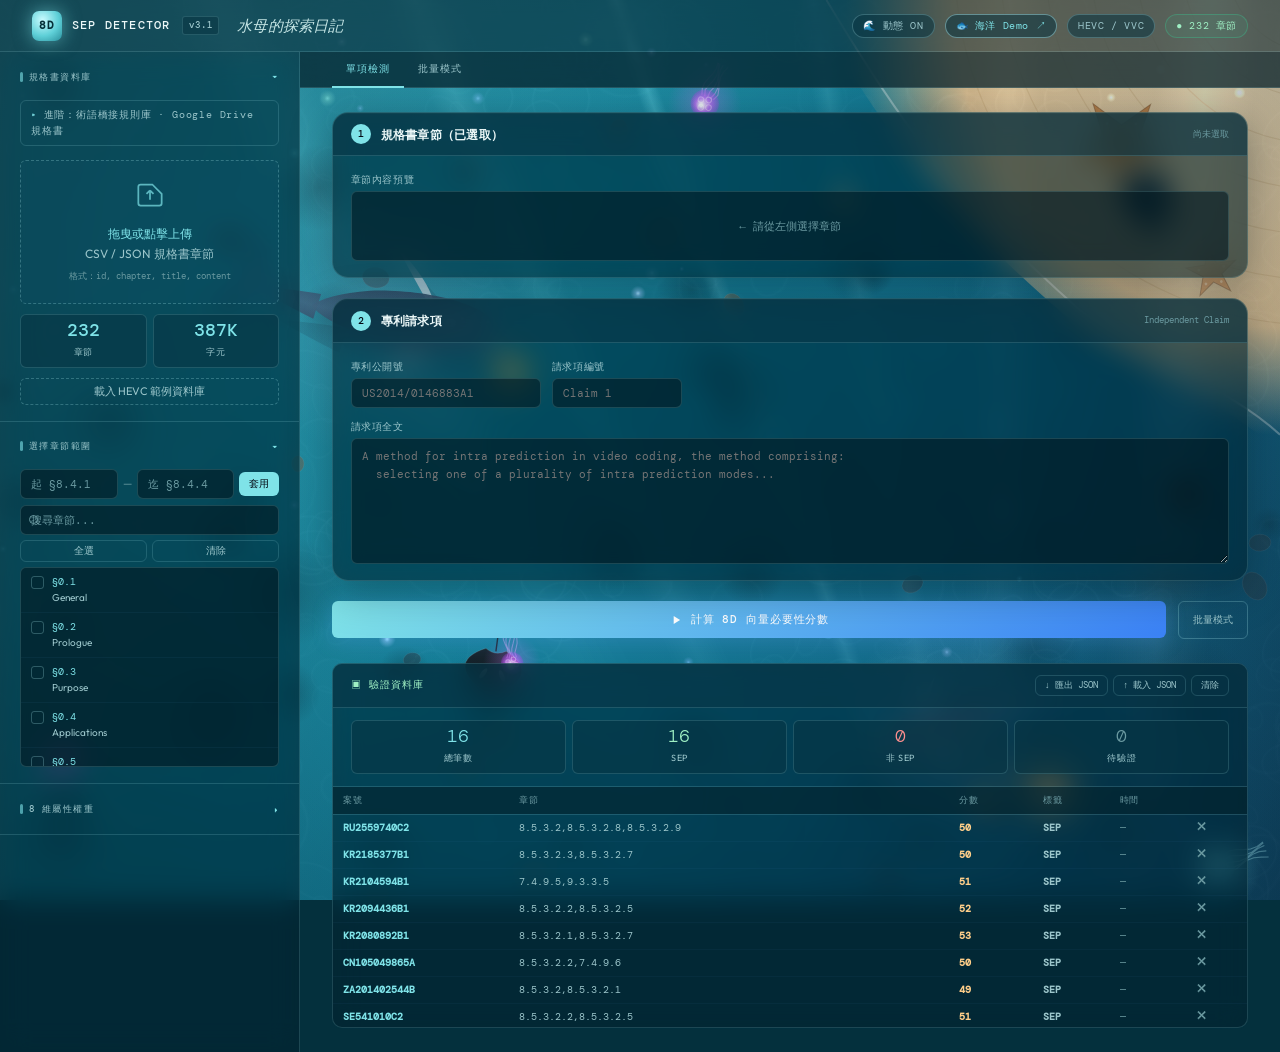
==== commit b8888ce5: "Merge main into ocean-shallows-ui: ocean demo + tidy layout Brings demo/ocean.html, the header demo " ====
--- a/index.html
+++ b/index.html
@@ -6,7 +6,7 @@
 <title>SEP 必要性檢測工具</title>
 <link rel="preconnect" href="https://fonts.googleapis.com">
 <link rel="preconnect" href="https://fonts.gstatic.com" crossorigin>
-<link href="https://fonts.googleapis.com/css2?family=DM+Mono:ital,wght@0,300;0,400;0,500&family=Outfit:wght@300;400;500;600;700&display=swap" rel="stylesheet">
+<link href="https://fonts.googleapis.com/css2?family=DM+Mono:ital,wght@0,300;0,400;0,500&family=Outfit:wght@300;400;500;600;700&family=Fraunces:ital,wght@1,400&display=swap" rel="stylesheet">
 <style>
   :root {
     --bg:           #060912;
@@ -592,7 +592,7 @@
   .weight-pct { font-family: var(--font-mono); font-size: 10px; color: var(--text-dim); width: 28px; text-align: right; }
 
   /* ── MAIN PANEL ── */
-  .main-panel { display: flex; flex-direction: column; overflow-y: auto; }
+  .main-panel { display: flex; flex-direction: column; min-width: 0; }
 
   /* ── TAB BAR ── */
   .tab-bar {
@@ -1232,6 +1232,138 @@
   .btn-bridge-clear:hover { border-color: var(--high); color: var(--high); }
 
 
+  /* ════════════════════════════════════════════════════════════
+     OCEAN SHALLOWS THEME — 水母的探索日記
+     Overrides only colours / surfaces; detection logic untouched.
+     ════════════════════════════════════════════════════════════ */
+  :root {
+    --bg:           #04303d;
+    --bg2:          #063845;
+    --surface:      rgba(4, 34, 46, 0.62);
+    --surface2:     rgba(8, 52, 66, 0.55);
+    --surface3:     rgba(120, 220, 230, 0.16);
+    --glass:        rgba(4, 34, 46, 0.55);
+    --border:       rgba(170, 236, 240, 0.16);
+    --border-mid:   rgba(170, 236, 240, 0.26);
+    --border-strong:rgba(170, 236, 240, 0.45);
+    --accent:       #7fe3e8;
+    --accent-glow:  rgba(127, 227, 232, 0.16);
+    --accent2:      #9ff0c4;
+    --accent2-glow: rgba(159, 240, 196, 0.14);
+    --accent3:      #ffcf8a;
+    --text:         #ecf8f8;
+    --text-muted:   #9cc6cb;
+    --text-dim:     #6b9aa1;
+    --high:         #ff8f8f;
+    --mid:          #ffcf8a;
+    --low:          #9ff0c4;
+  }
+
+  body {
+    background: var(--bg);
+    background-image: none;
+  }
+  body::before { display: none; }
+
+  #oceanCanvas {
+    position: fixed;
+    inset: 0;
+    width: 100vw;
+    height: 100vh;
+    z-index: 0;
+    pointer-events: none;
+    display: block;
+  }
+
+  #oceanCursor {
+    position: fixed; inset: 0; width: 100vw; height: 100vh;
+    z-index: 10000; pointer-events: none; display: block;
+  }
+  /* dolphin replaces the mouse pointer (fine pointers only, motion on) */
+  html.dolphin-cursor, html.dolphin-cursor * { cursor: none !important; }
+  html.dolphin-cursor input[type="text"], html.dolphin-cursor textarea { cursor: text !important; }
+
+  /* frosted-glass panels so the sea shows through */
+  header {
+    background: rgba(3, 30, 40, 0.55);
+    border-bottom-color: var(--border);
+  }
+  .left-panel,
+  .input-card,
+  .result-card,
+  .batch-section,
+  .db-panel,
+  .history-panel,
+  .loading-box {
+    backdrop-filter: blur(14px) saturate(130%);
+    -webkit-backdrop-filter: blur(14px) saturate(130%);
+  }
+  .left-panel { border-right-color: var(--border); }
+  .input-card, .result-card, .batch-section {
+    border-radius: 16px;
+    box-shadow: 0 10px 40px rgba(0, 20, 30, 0.35), inset 0 1px 0 rgba(255,255,255,0.06);
+  }
+  input[type="text"], textarea, .spec-readonly, .chapter-list-wrap, .spec-preview {
+    background: rgba(2, 24, 33, 0.6);
+  }
+  .logo-icon {
+    background: radial-gradient(circle at 35% 30%, #c9fbff, #5fd0d8 55%, #2a8f9c);
+    box-shadow: 0 0 18px rgba(127, 227, 232, 0.55);
+    color: #053039;
+  }
+  .logo-diary {
+    font-family: 'Fraunces', Georgia, serif;
+    font-style: italic;
+    font-size: 15px;
+    letter-spacing: 0.01em;
+    color: #d9f6f4;
+    margin-left: 8px;
+    opacity: 0.9;
+  }
+  .loading-overlay { background: rgba(2, 26, 36, 0.55); }
+  .tab-bar { background: rgba(3, 30, 40, 0.72); backdrop-filter: blur(14px); -webkit-backdrop-filter: blur(14px); }
+
+  /* jellyfish loader (replaces the spinner) */
+  .jelly-loader { position: relative; width: 56px; height: 74px; margin: 0 auto 1.1rem; animation: jellyBob 2.4s ease-in-out infinite; }
+  .jelly-loader .bell {
+    position: absolute; left: 4px; top: 0; width: 48px; height: 34px;
+    border-radius: 50% 50% 22% 22% / 80% 80% 20% 20%;
+    background: radial-gradient(circle at 50% 35%, rgba(255,255,255,0.85), rgba(255,190,140,0.75) 45%, rgba(255,150,110,0.35) 80%);
+    box-shadow: 0 0 22px rgba(255, 190, 140, 0.55);
+    animation: jellyPulse 1.2s ease-in-out infinite;
+    transform-origin: 50% 100%;
+  }
+  .jelly-loader .tentacle {
+    position: absolute; top: 30px; width: 2px; height: 38px; border-radius: 2px;
+    background: linear-gradient(rgba(255,200,160,0.8), rgba(255,200,160,0));
+    transform-origin: top center; animation: jellySway 1.2s ease-in-out infinite;
+  }
+  .jelly-loader .tentacle:nth-child(2) { left: 14px; animation-delay: -0.2s; }
+  .jelly-loader .tentacle:nth-child(3) { left: 22px; animation-delay: -0.5s; height: 44px; }
+  .jelly-loader .tentacle:nth-child(4) { left: 30px; animation-delay: -0.8s; height: 44px; }
+  .jelly-loader .tentacle:nth-child(5) { left: 38px; animation-delay: -1.0s; }
+  @keyframes jellyPulse { 0%,100% { transform: scale(1, 1); } 50% { transform: scale(1.12, 0.84); } }
+  @keyframes jellySway  { 0%,100% { transform: rotate(-7deg); } 50% { transform: rotate(7deg); } }
+  @keyframes jellyBob   { 0%,100% { transform: translateY(0); } 50% { transform: translateY(-8px); } }
+
+  /* motion toggle */
+  .ocean-toggle {
+    cursor: pointer;
+    font-family: var(--font-mono);
+    user-select: none;
+    transition: border-color .2s, color .2s;
+  }
+  .ocean-toggle:hover { border-color: var(--border-strong); color: var(--text); }
+  .ocean-toggle:focus-visible { outline: 2px solid var(--accent); outline-offset: 2px; }
+
+  .header-pill { white-space: nowrap; }
+  @media (max-width: 760px) {
+    header { padding: 0 1rem; gap: 0.5rem; }
+    .logo-version, .logo-diary, .header-pill:not(.ocean-toggle):not(.active):not(.header-link) { display: none; }
+  }
+  @media (prefers-reduced-motion: reduce) {
+    .jelly-loader, .jelly-loader .bell, .jelly-loader .tentacle { animation: none; }
+  }
   /* ── DEMO LINK & TIDY LEFT PANEL (collapsible sections) ── */
   .main-panel { overflow-y: visible; } /* 讓分頁列黏在頁首下方，不再蓋住第一張卡片 */
   .header-pill { white-space: nowrap; }
@@ -1239,7 +1371,6 @@
   @media (max-width: 600px) {
     header { padding: 0 1rem; }
     .logo-name, .logo-version { display: none; }
-    .header-right .header-pill:not(.header-link):not(#dbStatusPill) { display: none; }
     .main-content { padding: 1rem; }
     .tab-bar { padding: 0 1rem; }
   }
@@ -1260,6 +1391,8 @@
 </style>
 </head>
 <body>
+<canvas id="oceanCanvas" aria-hidden="true"></canvas>
+<canvas id="oceanCursor" aria-hidden="true"></canvas>
 
 <!-- HEADER -->
 <header>
@@ -1267,9 +1400,11 @@
     <div class="logo-icon">8D</div>
     <span class="logo-name">SEP DETECTOR</span>
     <span class="logo-version">v3.1</span>
+    <span class="logo-diary">水母的探索日記</span>
   </div>
   <div class="header-right">
-    <a class="header-pill header-link" href="demo/ocean.html" target="_blank" rel="noopener" title="開啟 HEVC/VVC 海洋視覺化與經濟效益動畫">🌊 海洋 Demo ↗</a>
+    <div class="header-pill ocean-toggle" id="oceanToggle" role="button" tabindex="0" aria-pressed="true" title="開關背景動畫">🌊 動態 ON</div>
+    <a class="header-pill header-link" href="demo/ocean.html" target="_blank" rel="noopener" title="開啟 HEVC/VVC 海洋視覺化與經濟效益動畫">🐟 海洋 Demo ↗</a>
     <div class="header-pill">HEVC / VVC</div>
     <div class="header-pill active" id="dbStatusPill">● OFFLINE</div>
   </div>
@@ -1278,7 +1413,7 @@
 <!-- LOADING -->
 <div class="loading-overlay" id="loadingOverlay">
   <div class="loading-box">
-    <div class="spinner"></div>
+    <div class="jelly-loader" aria-hidden="true"><div class="bell"></div><div class="tentacle"></div><div class="tentacle"></div><div class="tentacle"></div><div class="tentacle"></div></div>
     <div class="loading-step" id="loadingStep">初始化...</div>
     <div class="loading-sub" id="loadingSub">請稍候，正在分析技術文本</div>
     <div class="loading-progress">
@@ -3091,5 +3226,501 @@
   });
 })();
 </script>
+
+<!-- ════════ OCEAN SHALLOWS SCENE — 水母的探索日記 (background animation only) ════════ -->
+<script>
+(function () {
+  'use strict';
+  const canvas = document.getElementById('oceanCanvas');
+  if (!canvas || !canvas.getContext) return;
+  const ctx = canvas.getContext('2d');
+  const toggle = document.getElementById('oceanToggle');
+  const TAU = Math.PI * 2;
+  const rand = (a, b) => a + Math.random() * (b - a);
+
+  let W = 0, H = 0, DPR = 1, bg = null, caustic = null;
+  let jellies = [], mantas = [], schools = [], motes = [], whales = [];
+  const mouse = { x: -9999, y: -9999 };
+
+  // ---------- motion preference ----------
+  const reduce = window.matchMedia && window.matchMedia('(prefers-reduced-motion: reduce)').matches;
+  let motionOn = !reduce;
+  try { const s = localStorage.getItem('oceanMotion'); if (s !== null) motionOn = s === '1'; } catch (e) {}
+
+  // ---------- static layer: water, sandbank, seabed ----------
+  function buildBackground() {
+    bg = document.createElement('canvas');
+    bg.width = W * DPR; bg.height = H * DPR;
+    const g = bg.getContext('2d');
+    g.scale(DPR, DPR);
+
+    // water: lighter in the shallows (top-left) to deep teal (bottom-right)
+    const water = g.createLinearGradient(0, 0, W, H);
+    water.addColorStop(0, '#2fb3c2');
+    water.addColorStop(0.35, '#1a8fa6');
+    water.addColorStop(0.75, '#0d6383');
+    water.addColorStop(1, '#073f5c');
+    g.fillStyle = water; g.fillRect(0, 0, W, H);
+
+    // seabed patches (soft dark weed / rock shadows)
+    for (let i = 0; i < 46; i++) {
+      const x = rand(0, W), y = rand(0, H), r = rand(14, 60);
+      const p = g.createRadialGradient(x, y, 0, x, y, r);
+      p.addColorStop(0, 'rgba(5,45,60,0.35)'); p.addColorStop(1, 'rgba(5,45,60,0)');
+      g.fillStyle = p; g.beginPath(); g.arc(x, y, r, 0, TAU); g.fill();
+    }
+    // pebbles / sea urchins
+    for (let i = 0; i < 26; i++) {
+      const x = rand(W * 0.15, W), y = rand(H * 0.1, H), r = rand(5, 13);
+      g.fillStyle = `rgba(${Math.random() < 0.5 ? '120,95,70' : '40,60,70'},0.5)`;
+      g.beginPath(); g.ellipse(x, y, r * 1.3, r, rand(0, TAU), 0, TAU); g.fill();
+      g.strokeStyle = 'rgba(255,255,255,0.07)'; g.lineWidth = 1; g.stroke();
+    }
+
+    // sandbank in the top-right corner (the left side is covered by the settings panel)
+    const sx = Math.min(W, H) * 0.42;
+    g.save(); g.translate(W, 0); g.scale(-1, 1);
+    const sand = g.createRadialGradient(0, 0, sx * 0.2, 0, 0, sx * 1.15);
+    sand.addColorStop(0, '#f1dcb4'); sand.addColorStop(0.7, '#e3c595'); sand.addColorStop(1, 'rgba(227,197,149,0)');
+    g.fillStyle = sand;
+    g.beginPath(); g.moveTo(0, 0); g.lineTo(sx * 1.25, 0);
+    g.bezierCurveTo(sx * 1.05, sx * 0.35, sx * 0.9, sx * 0.55, sx * 0.55, sx * 0.85);
+    g.bezierCurveTo(sx * 0.35, sx * 1.0, sx * 0.15, sx * 1.05, 0, sx * 1.2);
+    g.closePath(); g.fill();
+    // foam along the waterline
+    g.strokeStyle = 'rgba(255,255,255,0.35)'; g.lineWidth = 2;
+    g.beginPath(); g.moveTo(sx * 1.2, 0);
+    g.bezierCurveTo(sx * 1.0, sx * 0.33, sx * 0.86, sx * 0.53, sx * 0.53, sx * 0.82);
+    g.bezierCurveTo(sx * 0.33, sx * 0.97, sx * 0.14, sx * 1.02, 0, sx * 1.15); g.stroke();
+    // ripple marks on the sand
+    g.strokeStyle = 'rgba(160,120,70,0.18)'; g.lineWidth = 1.2;
+    for (let i = 1; i < 9; i++) {
+      g.beginPath(); g.arc(-sx * 0.1, -sx * 0.1, sx * 0.12 * i, 0.05, Math.PI / 2 - 0.05); g.stroke();
+    }
+    drawStar(g, sx * 0.42, sx * 0.38, sx * 0.13, 0.3, '#c98a4b');
+    drawStar(g, sx * 0.18, sx * 0.72, sx * 0.07, 1.1, '#d9a066');
+    g.restore();
+  }
+
+  function drawStar(g, x, y, r, rot, color) {
+    g.save(); g.translate(x, y); g.rotate(rot);
+    g.fillStyle = color; g.strokeStyle = 'rgba(90,50,20,0.35)'; g.lineWidth = 1;
+    g.beginPath();
+    for (let i = 0; i < 10; i++) {
+      const a = (i / 10) * TAU, rr = i % 2 ? r * 0.38 : r;
+      g.lineTo(Math.cos(a) * rr, Math.sin(a) * rr);
+    }
+    g.closePath(); g.fill(); g.stroke();
+    g.fillStyle = 'rgba(255,230,190,0.6)';
+    for (let i = 0; i < 5; i++) { const a = (i / 5) * TAU; g.beginPath(); g.arc(Math.cos(a) * r * 0.5, Math.sin(a) * r * 0.5, 1.4, 0, TAU); g.fill(); }
+    g.restore();
+  }
+
+  // ---------- pre-rendered sprites (cheap to draw every frame) ----------
+  const glowSprites = {};
+  function glowSprite(hue) {
+    if (glowSprites[hue]) return glowSprites[hue];
+    const c = document.createElement('canvas'); c.width = c.height = 32;
+    const g = c.getContext('2d'), gr = g.createRadialGradient(16, 16, 0, 16, 16, 16);
+    gr.addColorStop(0, `hsla(${hue},100%,88%,1)`); gr.addColorStop(0.35, `hsla(${hue},100%,80%,0.45)`); gr.addColorStop(1, `hsla(${hue},100%,80%,0)`);
+    g.fillStyle = gr; g.fillRect(0, 0, 32, 32);
+    return (glowSprites[hue] = c);
+  }
+  let raySprite = null;
+  function buildRay() {
+    raySprite = document.createElement('canvas'); raySprite.width = 64; raySprite.height = 512;
+    const g = raySprite.getContext('2d');
+    const v = g.createLinearGradient(0, 0, 0, 512); v.addColorStop(0, 'rgba(255,250,225,1)'); v.addColorStop(1, 'rgba(255,250,225,0)');
+    g.fillStyle = v; g.fillRect(0, 0, 64, 512);
+    g.globalCompositeOperation = 'destination-in';
+    const h = g.createLinearGradient(0, 0, 64, 0); h.addColorStop(0, 'rgba(0,0,0,0)'); h.addColorStop(0.5, 'rgba(0,0,0,1)'); h.addColorStop(1, 'rgba(0,0,0,0)');
+    g.fillStyle = h; g.fillRect(0, 0, 64, 512);
+  }
+
+  // ---------- caustic light tile ----------
+  function buildCaustic() {
+    const S = 512;
+    caustic = document.createElement('canvas'); caustic.width = caustic.height = S;
+    const c = caustic.getContext('2d');
+    c.strokeStyle = 'rgba(255,255,255,0.5)';
+    for (let i = 0; i < 70; i++) {
+      const x = rand(0, S), y = rand(0, S), rx = rand(10, 34), ry = rx * rand(0.5, 1.0);
+      c.lineWidth = rand(0.6, 1.6);
+      for (const dx of [-S, 0, S]) for (const dy of [-S, 0, S]) {
+        c.beginPath(); c.ellipse(x + dx, y + dy, rx, ry, rand(0, TAU), 0, TAU); c.stroke();
+      }
+    }
+  }
+
+  // ---------- creatures ----------
+  function makeCreatures() {
+    const area = W * H;
+    const nJ = Math.max(4, Math.round(area / 180000));
+    jellies = Array.from({ length: nJ }, () => ({
+      x: rand(0, W), y: rand(0, H), r: rand(10, 20), phase: rand(0, TAU),
+      speed: rand(0.6, 1.1), dir: rand(0, TAU), hue: [28, 330, 285, 190, 45][Math.floor(rand(0, 5))] + rand(-8, 8),
+    }));
+    mantas = Array.from({ length: 3 }, (_, i) => ({
+      x: rand(0, W), y: rand(0, H), size: rand(26, 40), heading: rand(0, TAU),
+      speed: rand(0.35, 0.55), phase: rand(0, TAU), turn: 0, seed: i * 17.3,
+    }));
+    schools = Array.from({ length: 2 }, () => {
+      const cx = rand(W * 0.3, W), cy = rand(0, H), h = rand(0, TAU);
+      return { cx, cy, heading: h, fish: Array.from({ length: 14 }, () => ({ x: cx + rand(-40, 40), y: cy + rand(-40, 40), vx: Math.cos(h), vy: Math.sin(h) })) };
+    });
+    motes = Array.from({ length: 90 }, () => ({ x: rand(0, W), y: rand(0, H), r: rand(0.6, 2.2), v: rand(0.05, 0.25),
+      hue: [185, 200, 300, 330, 50][Math.floor(rand(0, 5))], tw: rand(0, TAU) }));
+    whales = Array.from({ length: W > 1100 ? 2 : 1 }, (_, i) => ({
+      x: i ? W * 0.75 : W * 0.3, y: i ? H * 0.8 : H * 0.35, heading: i ? Math.PI * 0.9 : 0.15,
+      size: rand(150, 190) * (i ? 0.75 : 1), speed: i ? 0.32 : 0.26, phase: rand(0, TAU), seed: i * 7.1 + 3,
+    }));
+  }
+
+  const wrap = (o, m) => {
+    if (o.x < -m) o.x = W + m; else if (o.x > W + m) o.x = -m;
+    if (o.y < -m) o.y = H + m; else if (o.y > H + m) o.y = -m;
+  };
+
+  function drawJelly(j, t) {
+    const pulse = Math.sin(t * 0.0025 * j.speed + j.phase);
+    const r = j.r * (1 + pulse * 0.1);
+    ctx.save(); ctx.translate(j.x, j.y);
+    // glow
+    const glow = ctx.createRadialGradient(0, 0, 0, 0, 0, r * 2.6);
+    glow.addColorStop(0, `hsla(${j.hue},100%,75%,0.35)`); glow.addColorStop(1, `hsla(${j.hue},100%,75%,0)`);
+    ctx.fillStyle = glow; ctx.beginPath(); ctx.arc(0, 0, r * 2.6, 0, TAU); ctx.fill();
+    // tentacles trailing behind the direction of travel
+    ctx.rotate(j.dir + Math.PI);
+    ctx.strokeStyle = `hsla(${j.hue},90%,82%,0.45)`; ctx.lineWidth = 1.1;
+    for (let k = -2; k <= 2; k++) {
+      ctx.beginPath(); ctx.moveTo(r * 0.5, k * r * 0.22);
+      for (let s = 1; s <= 6; s++) {
+        ctx.lineTo(r * 0.5 + s * r * 0.42, k * r * 0.22 + Math.sin(t * 0.004 + s * 0.9 + k + j.phase) * r * 0.18);
+      }
+      ctx.stroke();
+    }
+    // bell (seen from above: a soft disk with radial lobes)
+    const bell = ctx.createRadialGradient(-r * 0.2, -r * 0.2, r * 0.1, 0, 0, r);
+    bell.addColorStop(0, 'rgba(255,255,255,0.9)');
+    bell.addColorStop(0.45, `hsla(${j.hue},100%,72%,0.75)`);
+    bell.addColorStop(1, `hsla(${j.hue},90%,60%,0.25)`);
+    ctx.fillStyle = bell; ctx.beginPath(); ctx.arc(0, 0, r, 0, TAU); ctx.fill();
+    ctx.strokeStyle = 'rgba(255,255,255,0.35)';
+    for (let k = 0; k < 4; k++) { const a = k * TAU / 4 + 0.4; ctx.beginPath(); ctx.arc(Math.cos(a) * r * 0.38, Math.sin(a) * r * 0.38, r * 0.2, 0, TAU); ctx.stroke(); }
+    ctx.restore();
+  }
+
+  function drawManta(m, t) {
+    const flap = Math.sin(t * 0.002 + m.phase);
+    const s = m.size, span = s * (1.05 + flap * 0.18);
+    // shadow on the seabed
+    ctx.save(); ctx.translate(m.x + 14, m.y + 18); ctx.rotate(m.heading);
+    ctx.fillStyle = 'rgba(0,25,35,0.22)';
+    ctx.beginPath(); ctx.moveTo(s * 0.9, 0); ctx.quadraticCurveTo(0, -span * 1.2, -s * 0.5, -span * 0.25);
+    ctx.quadraticCurveTo(-s * 0.3, 0, -s * 0.5, span * 0.25); ctx.quadraticCurveTo(0, span * 1.2, s * 0.9, 0); ctx.fill();
+    ctx.restore();
+    // body
+    ctx.save(); ctx.translate(m.x, m.y); ctx.rotate(m.heading);
+    ctx.fillStyle = '#16232b'; ctx.strokeStyle = 'rgba(255,255,255,0.12)'; ctx.lineWidth = 1;
+    ctx.beginPath(); ctx.moveTo(s * 0.9, 0);
+    ctx.quadraticCurveTo(s * 0.1, -span * 1.25, -s * 0.5, -span * 0.25);
+    ctx.quadraticCurveTo(-s * 0.3, 0, -s * 0.5, span * 0.25);
+    ctx.quadraticCurveTo(s * 0.1, span * 1.25, s * 0.9, 0);
+    ctx.fill(); ctx.stroke();
+    // shoulder markings
+    ctx.fillStyle = 'rgba(230,240,240,0.55)';
+    ctx.beginPath(); ctx.ellipse(s * 0.25, -s * 0.28, s * 0.18, s * 0.07, -0.5, 0, TAU); ctx.fill();
+    ctx.beginPath(); ctx.ellipse(s * 0.25, s * 0.28, s * 0.18, s * 0.07, 0.5, 0, TAU); ctx.fill();
+    // cephalic fins + tail
+    ctx.strokeStyle = '#16232b'; ctx.lineWidth = 3;
+    ctx.beginPath(); ctx.moveTo(s * 0.85, -s * 0.08); ctx.lineTo(s * 1.05, -s * 0.12); ctx.moveTo(s * 0.85, s * 0.08); ctx.lineTo(s * 1.05, s * 0.12); ctx.stroke();
+    ctx.lineWidth = 1.4; ctx.beginPath(); ctx.moveTo(-s * 0.45, 0);
+    ctx.quadraticCurveTo(-s * 1.0, Math.sin(t * 0.003 + m.phase) * s * 0.15, -s * 1.5, 0); ctx.stroke();
+    ctx.restore();
+  }
+
+  function drawWhale(wh, t) {
+    const L = wh.size, beat = Math.sin(t * 0.0012 + wh.phase);
+    const body = (g) => {
+      // tail stock + flukes (swing side to side)
+      g.save(); g.translate(-L * 0.42, 0); g.rotate(beat * 0.18);
+      g.beginPath(); g.moveTo(0, -L * 0.07); g.quadraticCurveTo(-L * 0.25, -L * 0.03, -L * 0.36, 0);
+      g.quadraticCurveTo(-L * 0.25, L * 0.03, 0, L * 0.07); g.fill();
+      g.save(); g.translate(-L * 0.36, 0); g.rotate(beat * 0.25);
+      g.beginPath(); g.moveTo(0, 0); g.quadraticCurveTo(-L * 0.02, -L * 0.2, -L * 0.13, -L * 0.24);
+      g.quadraticCurveTo(-L * 0.06, -L * 0.1, -L * 0.04, 0); g.quadraticCurveTo(-L * 0.06, L * 0.1, -L * 0.13, L * 0.24);
+      g.quadraticCurveTo(-L * 0.02, L * 0.2, 0, 0); g.fill(); g.restore();
+      g.restore();
+      // long humpback pectoral fins (slow sweep)
+      if (g.__finColor) { g.save(); g.fillStyle = g.__finColor; }
+      for (const side of [-1, 1]) {
+        g.save(); g.translate(L * 0.2, side * L * 0.1); g.rotate(-side * (0.6 + beat * 0.12));
+        g.beginPath(); g.moveTo(0, 0); g.quadraticCurveTo(-L * 0.12, side * L * 0.06, -L * 0.36, side * L * 0.05);
+        g.quadraticCurveTo(-L * 0.14, side * L * 0.0, 0, -side * L * 0.03); g.fill(); g.restore();
+      }
+      if (g.__finColor) g.restore();
+      // body
+      g.beginPath(); g.moveTo(L * 0.55, 0);
+      g.bezierCurveTo(L * 0.52, -L * 0.13, L * 0.15, -L * 0.17, -L * 0.15, -L * 0.12);
+      g.quadraticCurveTo(-L * 0.38, -L * 0.07, -L * 0.45, 0);
+      g.quadraticCurveTo(-L * 0.38, L * 0.07, -L * 0.15, L * 0.12);
+      g.bezierCurveTo(L * 0.15, L * 0.17, L * 0.52, L * 0.13, L * 0.55, 0); g.fill();
+    };
+    // soft shadow far below (it's swimming deep)
+    ctx.save(); ctx.translate(wh.x + 26, wh.y + 34); ctx.rotate(wh.heading);
+    ctx.fillStyle = 'rgba(0,20,35,0.14)'; body(ctx); ctx.restore();
+    ctx.save(); ctx.translate(wh.x, wh.y); ctx.rotate(wh.heading);
+    // dreamy aura
+    const aura = ctx.createRadialGradient(0, 0, L * 0.1, 0, 0, L * 0.8);
+    aura.addColorStop(0, 'rgba(170,220,255,0.18)'); aura.addColorStop(1, 'rgba(170,220,255,0)');
+    ctx.fillStyle = aura; ctx.beginPath(); ctx.arc(0, 0, L * 0.8, 0, TAU); ctx.fill();
+    const skin = ctx.createLinearGradient(0, -L * 0.17, 0, L * 0.17);
+    skin.addColorStop(0, '#2e4f6b'); skin.addColorStop(0.5, '#3f6b8a'); skin.addColorStop(1, '#2a4862');
+    ctx.__finColor = 'rgba(214,236,246,0.85)'; ctx.fillStyle = skin; ctx.globalAlpha = 0.92; body(ctx); ctx.globalAlpha = 1; ctx.__finColor = null;
+    // throat grooves / back highlight / tubercles
+    ctx.strokeStyle = 'rgba(210,235,250,0.22)'; ctx.lineWidth = 1;
+    for (let i = -2; i <= 2; i++) { ctx.beginPath(); ctx.moveTo(L * 0.5, i * L * 0.012); ctx.quadraticCurveTo(L * 0.2, i * L * 0.03, -L * 0.1, i * L * 0.02); ctx.stroke(); }
+    ctx.fillStyle = 'rgba(230,245,255,0.35)';
+    for (let i = 0; i < 6; i++) { ctx.beginPath(); ctx.arc(L * (0.5 - i * 0.035), (i % 2 ? 1 : -1) * L * 0.035, 1.6, 0, TAU); ctx.fill(); }
+    // blow-hole spray sparkle every few seconds
+    const blow = (t * 0.00025 + wh.seed) % 1;
+    if (blow < 0.12) {
+      const q = blow / 0.12;
+      ctx.fillStyle = `rgba(255,255,255,${0.5 * (1 - q)})`;
+      for (let i = 0; i < 10; i++) { const a = i / 10 * TAU; ctx.beginPath(); ctx.arc(L * 0.3 + Math.cos(a) * q * 22, Math.sin(a) * q * 22, 2.2 * (1 - q) + 0.6, 0, TAU); ctx.fill(); }
+    }
+    ctx.restore();
+  }
+
+  function drawFish(f) {
+    const a = Math.atan2(f.vy, f.vx);
+    ctx.save(); ctx.translate(f.x, f.y); ctx.rotate(a);
+    ctx.fillStyle = 'rgba(255,214,140,0.85)';
+    ctx.beginPath(); ctx.ellipse(0, 0, 5, 1.8, 0, 0, TAU); ctx.fill();
+    ctx.beginPath(); ctx.moveTo(-4, 0); ctx.lineTo(-8, -2.5); ctx.lineTo(-8, 2.5); ctx.closePath(); ctx.fill();
+    ctx.restore();
+  }
+
+  // ---------- update ----------
+  function update(t, dt) {
+    const k = dt / 16.7;
+    for (const j of jellies) {
+      const push = 0.6 + 0.6 * Math.max(0, Math.sin(t * 0.0025 * j.speed + j.phase));
+      j.dir += Math.sin(t * 0.0003 + j.phase) * 0.004 * k;
+      j.x += Math.cos(j.dir) * 0.25 * push * k; j.y += Math.sin(j.dir) * 0.25 * push * k;
+      const dx = j.x - mouse.x, dy = j.y - mouse.y, d2 = dx * dx + dy * dy;
+      if (d2 < 9000) { j.x += dx / Math.sqrt(d2 + 1) * 0.6 * k; j.y += dy / Math.sqrt(d2 + 1) * 0.6 * k; }
+      wrap(j, 60);
+    }
+    for (const m of mantas) {
+      m.heading += Math.sin(t * 0.00025 + m.seed) * 0.003 * k;
+      m.x += Math.cos(m.heading) * m.speed * k; m.y += Math.sin(m.heading) * m.speed * k;
+      wrap(m, 90);
+    }
+    for (const sc of schools) {
+      sc.heading += Math.sin(t * 0.0004 + sc.cx) * 0.006 * k;
+      sc.cx += Math.cos(sc.heading) * 0.9 * k; sc.cy += Math.sin(sc.heading) * 0.9 * k;
+      if (sc.cx < -80) { sc.cx += W + 160; sc.fish.forEach(f => f.x += W + 160); }
+      if (sc.cx > W + 80) { sc.cx -= W + 160; sc.fish.forEach(f => f.x -= W + 160); }
+      if (sc.cy < -80) { sc.cy += H + 160; sc.fish.forEach(f => f.y += H + 160); }
+      if (sc.cy > H + 80) { sc.cy -= H + 160; sc.fish.forEach(f => f.y -= H + 160); }
+      for (const f of sc.fish) {
+        let ax = (sc.cx - f.x) * 0.0015, ay = (sc.cy - f.y) * 0.0015;
+        ax += Math.cos(sc.heading) * 0.03; ay += Math.sin(sc.heading) * 0.03;
+        const dx = f.x - mouse.x, dy = f.y - mouse.y, d2 = dx * dx + dy * dy;
+        if (d2 < 14000) { const d = Math.sqrt(d2) + 1; ax += dx / d * 0.35; ay += dy / d * 0.35; }
+        f.vx = (f.vx + ax * k) * 0.97; f.vy = (f.vy + ay * k) * 0.97;
+        const sp = Math.hypot(f.vx, f.vy) || 1, cap = 2.2;
+        if (sp > cap) { f.vx *= cap / sp; f.vy *= cap / sp; }
+        f.x += f.vx * k; f.y += f.vy * k;
+      }
+    }
+    for (const wh of whales) {
+      wh.heading += Math.sin(t * 0.00012 + wh.seed) * 0.0012 * k;
+      wh.x += Math.cos(wh.heading) * wh.speed * k; wh.y += Math.sin(wh.heading) * wh.speed * k;
+      wrap(wh, wh.size * 0.9);
+    }
+    for (const p of motes) { p.y -= p.v * k; p.x += Math.sin(t * 0.0005 + p.r * 10) * 0.08 * k; if (p.y < -5) { p.y = H + 5; p.x = rand(0, W); } }
+  }
+
+  // ---------- render ----------
+  function render(t) {
+    ctx.setTransform(DPR, 0, 0, DPR, 0, 0);
+    ctx.drawImage(bg, 0, 0, W, H);
+
+    // shimmering caustics (two layers drifting in different directions)
+    ctx.save(); ctx.globalCompositeOperation = 'lighter';
+    for (const [a, sx, sy, sc] of [[0.035, 0.012, 0.008, 1], [0.025, -0.009, 0.011, 1.35]]) {
+      ctx.globalAlpha = a;
+      const S = 512 * sc, ox = ((t * sx) % S + S) % S, oy = ((t * sy) % S + S) % S;
+      for (let x = -ox; x < W; x += S) for (let y = -oy; y < H; y += S) ctx.drawImage(caustic, x, y, S, S);
+    }
+    ctx.restore();
+
+    // dreamy sun rays slanting down from the surface
+    ctx.save(); ctx.globalCompositeOperation = 'lighter';
+    for (let i = 0; i < 6; i++) {
+      const a = -0.55 + i * 0.13 + Math.sin(t * 0.00015 + i * 1.7) * 0.05;
+      const w = 60 + 40 * Math.sin(t * 0.0003 + i), x0 = W * (0.15 + i * 0.16);
+      ctx.save(); ctx.translate(x0, -40); ctx.rotate(a);
+      ctx.globalAlpha = 0.09 + 0.04 * Math.sin(t * 0.0005 + i * 2);
+      ctx.drawImage(raySprite, -w / 2, 0, w, H * 1.3); ctx.restore();
+    }
+    ctx.restore();
+
+    for (const wh of whales) drawWhale(wh, t);
+    for (const m of mantas) drawManta(m, t);
+    for (const sc of schools) for (const f of sc.fish) drawFish(f);
+    for (const j of jellies) drawJelly(j, t);
+
+    // glowing plankton that twinkles
+    ctx.save(); ctx.globalCompositeOperation = 'lighter';
+    for (const p of motes) {
+      ctx.globalAlpha = 0.25 + 0.4 * (0.5 + 0.5 * Math.sin(t * 0.002 + p.tw));
+      const R = p.r * 4; ctx.drawImage(glowSprite(p.hue), p.x - R, p.y - R, R * 2, R * 2);
+    }
+    ctx.restore();
+
+    // slowly shifting pastel wash (pink -> lavender -> aqua)
+    const hue = 300 + 60 * Math.sin(t * 0.00008);
+    const wash = ctx.createLinearGradient(0, 0, W, H);
+    wash.addColorStop(0, `hsla(${hue},85%,80%,0.09)`); wash.addColorStop(0.5, 'hsla(0,0%,100%,0)'); wash.addColorStop(1, `hsla(${hue - 120},85%,75%,0.07)`);
+    ctx.fillStyle = wash; ctx.fillRect(0, 0, W, H);
+
+    // gentle vignette so foreground text stays readable
+    const v = ctx.createRadialGradient(W * 0.55, H * 0.5, Math.min(W, H) * 0.3, W * 0.55, H * 0.5, Math.max(W, H) * 0.8);
+    v.addColorStop(0, 'rgba(2,20,30,0)'); v.addColorStop(1, 'rgba(2,20,30,0.45)');
+    ctx.fillStyle = v; ctx.fillRect(0, 0, W, H);
+  }
+
+  // ---------- dolphin cursor + ripples (top overlay) ----------
+  const cur = document.getElementById('oceanCursor');
+  const cctx = cur && cur.getContext ? cur.getContext('2d') : null;
+  const finePointer = !window.matchMedia || window.matchMedia('(pointer: fine)').matches;
+  const ripples = [];
+  const dol = { angle: -2.35, tx: 0, ty: 0, hidden: true, overText: false, speed: 0, lx: 0, ly: 0 };
+
+  function addRipple(x, y, big) {
+    ripples.push({ x, y, born: performance.now(), max: big ? 90 : rand(26, 42), big });
+    if (ripples.length > 60) ripples.shift();
+  }
+
+  function drawDolphin(g, x, y, ang, t) {
+    // nose tip sits exactly on the pointer hotspot
+    const L = 56, sw = Math.sin(t * 0.012) * (0.15 + Math.min(dol.speed, 1) * 0.35);
+    g.save(); g.translate(x, y); g.rotate(ang); g.translate(-L, 0);
+    g.shadowColor = 'rgba(0,30,50,0.35)'; g.shadowBlur = 8; g.shadowOffsetX = 3; g.shadowOffsetY = 5;
+    const skin = g.createLinearGradient(0, -8, 0, 8);
+    skin.addColorStop(0, '#6f8fa8'); skin.addColorStop(0.5, '#9fc0d6'); skin.addColorStop(1, '#5d7d96');
+    g.fillStyle = skin;
+    // flukes (swish while moving)
+    g.save(); g.translate(4, 0); g.rotate(sw);
+    g.beginPath(); g.moveTo(2, 0); g.quadraticCurveTo(-4, -2, -9, -9); g.quadraticCurveTo(-5, 0, -9, 9); g.quadraticCurveTo(-4, 2, 2, 0); g.fill();
+    g.restore();
+    // pectoral fins
+    for (const s of [-1, 1]) { g.beginPath(); g.moveTo(L * 0.62, s * 4); g.quadraticCurveTo(L * 0.5, s * 13, L * 0.42, s * 12); g.quadraticCurveTo(L * 0.52, s * 6, L * 0.55, s * 3); g.fill(); }
+    // body + rostrum
+    g.beginPath(); g.moveTo(L, 0);
+    g.quadraticCurveTo(L * 0.94, -2.2, L * 0.86, -3.4);
+    g.bezierCurveTo(L * 0.75, -8, L * 0.45, -8, L * 0.25, -5);
+    g.quadraticCurveTo(L * 0.1, -2.5, 3, 0);
+    g.quadraticCurveTo(L * 0.1, 2.5, L * 0.25, 5);
+    g.bezierCurveTo(L * 0.45, 8, L * 0.75, 8, L * 0.86, 3.4);
+    g.quadraticCurveTo(L * 0.94, 2.2, L, 0); g.fill();
+    g.shadowColor = 'transparent';
+    // dorsal fin streak, blowhole, eyes, highlight
+    g.fillStyle = '#4b6a82'; g.beginPath(); g.ellipse(L * 0.5, 0, 6, 1.6, 0, 0, TAU); g.fill();
+    g.fillStyle = '#2c4255'; g.beginPath(); g.arc(L * 0.76, 0, 1, 0, TAU); g.fill();
+    g.fillStyle = '#16232b'; for (const s of [-1, 1]) { g.beginPath(); g.arc(L * 0.86, s * 3.2, 1.1, 0, TAU); g.fill(); }
+    g.strokeStyle = 'rgba(255,255,255,0.5)'; g.lineWidth = 1;
+    g.beginPath(); g.moveTo(L * 0.82, -2.5); g.quadraticCurveTo(L * 0.55, -6.2, L * 0.3, -4.2); g.stroke();
+    g.restore();
+  }
+
+  function renderCursor(t) {
+    if (!cctx) return;
+    cctx.setTransform(DPR, 0, 0, DPR, 0, 0);
+    cctx.clearRect(0, 0, W, H);
+    const now = performance.now();
+    for (let i = ripples.length - 1; i >= 0; i--) {
+      const r = ripples[i], q = (now - r.born) / (r.big ? 1600 : 1200);
+      if (q >= 1) { ripples.splice(i, 1); continue; }
+      const e = 1 - Math.pow(1 - q, 3);
+      for (const [f, a] of [[1, 0.55], [0.62, 0.35], [0.3, 0.2]]) {
+        const rad = r.max * e * f; if (rad < 1) continue;
+        cctx.strokeStyle = `rgba(235,252,255,${a * (1 - q)})`; cctx.lineWidth = 1.6 * (1 - q) + 0.4;
+        cctx.beginPath(); cctx.ellipse(r.x, r.y, rad, rad * 0.82, 0, 0, TAU); cctx.stroke();
+      }
+      if (q < 0.4) {  // tiny sparkle in the centre
+        cctx.fillStyle = `rgba(255,255,255,${0.5 * (1 - q / 0.4)})`;
+        cctx.beginPath(); cctx.arc(r.x, r.y, 2, 0, TAU); cctx.fill();
+      }
+    }
+    if (!dol.hidden && !dol.overText && document.documentElement.classList.contains('dolphin-cursor')) {
+      dol.speed *= 0.92;
+      drawDolphin(cctx, mouse.x, mouse.y, dol.angle, t);
+    }
+  }
+
+  function onPointerMove(e) {
+    if (e.pointerType && e.pointerType !== 'mouse') return;
+    const dx = e.clientX - dol.lx, dy = e.clientY - dol.ly, d = Math.hypot(dx, dy);
+    if (d > 2) {
+      const target = Math.atan2(dy, dx);
+      let diff = target - dol.angle; diff = Math.atan2(Math.sin(diff), Math.cos(diff));
+      dol.angle += diff * Math.min(1, d / 30) * 0.5;
+      dol.speed = Math.min(1.5, dol.speed + d / 40);
+    }
+    if (motionOn && Math.hypot(e.clientX - dol.tx, e.clientY - dol.ty) > 22) { addRipple(e.clientX, e.clientY, false); dol.tx = e.clientX; dol.ty = e.clientY; }
+    dol.lx = e.clientX; dol.ly = e.clientY; dol.hidden = false;
+    dol.overText = !!(e.target && e.target.closest && e.target.closest('input[type="text"], textarea'));
+  }
+
+  // ---------- loop ----------
+  let raf = 0, last = 0;
+  function frame(t) {
+    const dt = Math.min(50, last ? t - last : 16.7); last = t;
+    update(t, dt); render(t); renderCursor(t);
+    raf = requestAnimationFrame(frame);
+  }
+  function start() { if (!raf && motionOn && !document.hidden) { last = 0; raf = requestAnimationFrame(frame); } }
+  function stop() { if (raf) cancelAnimationFrame(raf); raf = 0; }
+
+  function resize() {
+    DPR = Math.min(window.devicePixelRatio || 1, 1.5);
+    W = window.innerWidth; H = window.innerHeight;
+    canvas.width = W * DPR; canvas.height = H * DPR;
+    if (cur) { cur.width = W * DPR; cur.height = H * DPR; }
+    buildBackground();
+    if (!jellies.length) makeCreatures();
+    render(performance.now());
+  }
+
+  function setMotion(on) {
+    motionOn = on;
+    try { localStorage.setItem('oceanMotion', on ? '1' : '0'); } catch (e) {}
+    if (toggle) { toggle.textContent = on ? '🌊 動態 ON' : '🌊 動態 OFF'; toggle.setAttribute('aria-pressed', on ? 'true' : 'false'); }
+    document.documentElement.classList.toggle('dolphin-cursor', on && finePointer && !!cctx);
+    if (!on && cctx) { ripples.length = 0; cctx.setTransform(1, 0, 0, 1, 0, 0); cctx.clearRect(0, 0, cur.width, cur.height); }
+    on ? start() : stop();
+  }
+
+  window.addEventListener('resize', () => { clearTimeout(resize._t); resize._t = setTimeout(resize, 150); });
+  window.addEventListener('pointermove', e => { mouse.x = e.clientX; mouse.y = e.clientY; onPointerMove(e); }, { passive: true });
+  window.addEventListener('pointerdown', e => { if (motionOn && (!e.pointerType || e.pointerType === 'mouse')) addRipple(e.clientX, e.clientY, true); }, { passive: true });
+  document.addEventListener('mouseleave', () => { mouse.x = mouse.y = -9999; dol.hidden = true; });
+  document.addEventListener('mouseenter', () => { dol.hidden = false; });
+  document.addEventListener('visibilitychange', () => (document.hidden ? stop() : start()));
+  if (toggle) {
+    toggle.addEventListener('click', () => setMotion(!motionOn));
+    toggle.addEventListener('keydown', e => { if (e.key === 'Enter' || e.key === ' ') { e.preventDefault(); setMotion(!motionOn); } });
+  }
+
+  buildCaustic();
+  buildRay();
+  resize();
+  setMotion(motionOn);
+})();
+</script>
 </body>
 </html>
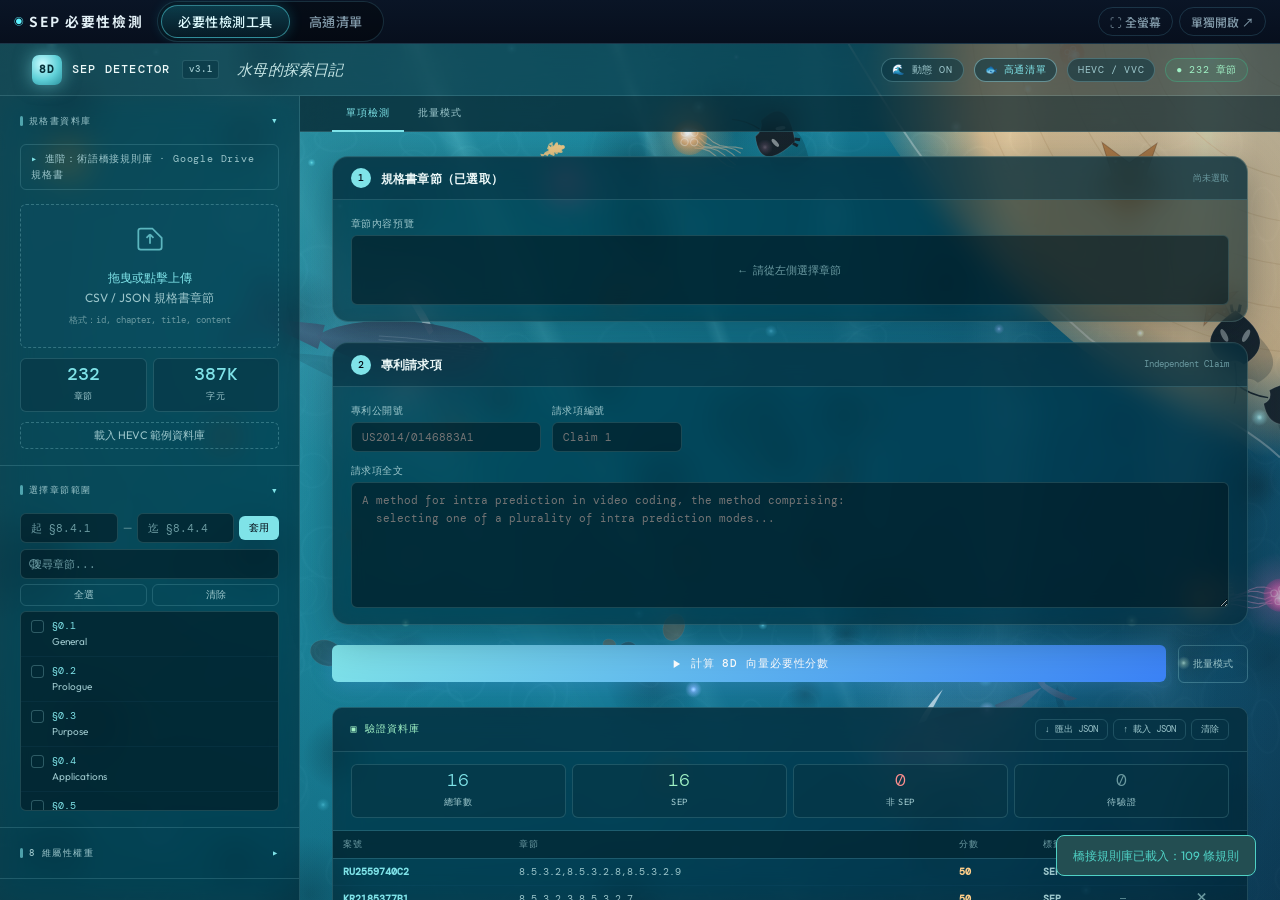
==== commit a5bb4d5a: "Add tabbed home page: SEP tool and Qualcomm list index.html is now a tab shell (必要性檢測工具 / 高通清單) with" ====
--- a/index.html
+++ b/index.html
@@ -3,3724 +3,68 @@
 <head>
 <meta charset="UTF-8">
 <meta name="viewport" content="width=device-width, initial-scale=1.0">
-<title>SEP 必要性檢測工具</title>
+<title>SEP 必要性檢測 · 高通清單</title>
 <link rel="preconnect" href="https://fonts.googleapis.com">
 <link rel="preconnect" href="https://fonts.gstatic.com" crossorigin>
-<link href="https://fonts.googleapis.com/css2?family=DM+Mono:ital,wght@0,300;0,400;0,500&family=Outfit:wght@300;400;500;600;700&family=Fraunces:ital,wght@1,400&display=swap" rel="stylesheet">
+<link href="https://fonts.googleapis.com/css2?family=Noto+Sans+TC:wght@500;700&family=IBM+Plex+Mono:wght@500&display=swap" rel="stylesheet">
 <style>
-  :root {
-    --bg:           #060912;
-    --bg2:          #080d18;
-    --surface:      #0d1526;
-    --surface2:     #111e35;
-    --surface3:     #162440;
-    --glass:        rgba(13,21,38,0.7);
-    --border:       rgba(96,165,250,0.12);
-    --border-mid:   rgba(96,165,250,0.22);
-    --border-strong:rgba(96,165,250,0.38);
-    --accent:       #60a5fa;
-    --accent-glow:  rgba(96,165,250,0.15);
-    --accent2:      #34d399;
-    --accent2-glow: rgba(52,211,153,0.12);
-    --accent3:      #fbbf24;
-    --text:         #e2e8f0;
-    --text-muted:   #64748b;
-    --text-dim:     #334155;
-    --high:         #f87171;
-    --mid:          #fbbf24;
-    --low:          #34d399;
-    --high-glow:    rgba(248,113,113,0.15);
-    --mid-glow:     rgba(251,191,36,0.12);
-    --low-glow:     rgba(52,211,153,0.12);
-    --font-mono:    'DM Mono', 'Courier New', monospace;
-    --font-ui:      'Outfit', system-ui, sans-serif;
-    --radius:       10px;
-    --radius-sm:    6px;
-  }
-
-  * { box-sizing: border-box; margin: 0; padding: 0; }
-
-  body {
-    font-family: var(--font-ui);
-    background: var(--bg);
-    color: var(--text);
-    min-height: 100vh;
-    font-size: 14px;
-    line-height: 1.6;
-    /* subtle dot grid */
-    background-image: radial-gradient(rgba(96,165,250,0.06) 1px, transparent 1px);
-    background-size: 28px 28px;
-  }
-
-  /* ── SCANLINE OVERLAY ── */
-  body::before {
-    content: '';
-    position: fixed;
-    inset: 0;
-    background: repeating-linear-gradient(
-      0deg,
-      transparent,
-      transparent 2px,
-      rgba(0,0,0,0.03) 2px,
-      rgba(0,0,0,0.03) 4px
-    );
-    pointer-events: none;
-    z-index: 0;
-  }
-
-  /* ── HEADER ── */
-  header {
-    background: rgba(6,9,18,0.92);
-    backdrop-filter: blur(20px);
-    -webkit-backdrop-filter: blur(20px);
-    border-bottom: 1px solid var(--border-mid);
-    padding: 0 2rem;
-    display: flex;
-    align-items: center;
-    height: 52px;
-    gap: 1rem;
-    position: sticky;
-    top: 0;
-    z-index: 100;
-  }
-
-  .logo {
-    display: flex;
-    align-items: center;
-    gap: 10px;
-    font-family: var(--font-mono);
-    font-size: 12px;
-    font-weight: 500;
-    letter-spacing: 0.1em;
-    color: var(--accent);
-  }
-
-  .logo-icon {
-    width: 30px; height: 30px;
-    background: linear-gradient(135deg, var(--accent), #3b82f6);
-    border-radius: 7px;
-    display: flex; align-items: center; justify-content: center;
-    font-size: 11px;
-    color: #fff;
-    font-weight: 700;
-    font-family: var(--font-mono);
-    box-shadow: 0 0 16px rgba(96,165,250,0.4);
-  }
-
-  .logo-name { color: var(--text); font-weight: 500; }
-  .logo-version {
-    font-size: 9px;
-    color: var(--text-muted);
-    background: var(--surface2);
-    border: 1px solid var(--border);
-    padding: 1px 6px;
-    border-radius: 3px;
-    letter-spacing: 0.08em;
-    margin-left: 2px;
-  }
-
-  .header-right {
-    margin-left: auto;
-    display: flex;
-    align-items: center;
-    gap: 10px;
-  }
-
-  .header-pill {
-    background: var(--surface2);
-    border: 1px solid var(--border-mid);
-    color: var(--text-muted);
-    font-family: var(--font-mono);
-    font-size: 10px;
-    padding: 3px 10px;
-    border-radius: 20px;
-    letter-spacing: 0.06em;
-  }
-
-  .header-pill.active {
-    color: var(--accent2);
-    border-color: rgba(52,211,153,0.3);
-    background: var(--accent2-glow);
-  }
-
-  /* ── LAYOUT ── */
-  .layout {
-    display: grid;
-    grid-template-columns: 300px 1fr;
-    min-height: calc(100vh - 52px);
-    position: relative;
-    z-index: 1;
-  }
-
-  /* ── LEFT PANEL ── */
-  .left-panel {
-    background: var(--surface);
-    border-right: 1px solid var(--border);
-    display: flex;
-    flex-direction: column;
-    overflow-y: auto;
-    scrollbar-width: thin;
-    scrollbar-color: var(--border-mid) transparent;
-  }
-
-  .panel-section {
-    border-bottom: 1px solid var(--border);
-    padding: 1rem 1.25rem;
-  }
-
-  .section-label {
-    font-family: var(--font-mono);
-    font-size: 9px;
-    font-weight: 500;
-    letter-spacing: 0.16em;
-    color: var(--text-muted);
-    text-transform: uppercase;
-    margin-bottom: 0.875rem;
-    display: flex;
-    align-items: center;
-    gap: 6px;
-  }
-
-  .section-label::before {
-    content: '';
-    display: block;
-    width: 3px;
-    height: 10px;
-    background: var(--accent);
-    border-radius: 2px;
-    opacity: 0.6;
-  }
-
-  /* ── DRIVE INPUT BLOCK ── */
-  .drive-block {
-    background: var(--surface2);
-    border: 1px solid var(--border);
-    border-radius: var(--radius-sm);
-    padding: 10px;
-    margin-bottom: 0.75rem;
-    transition: border-color 0.2s;
-  }
-
-  .drive-block:hover { border-color: var(--border-mid); }
-
-  .drive-label {
-    font-family: var(--font-mono);
-    font-size: 9px;
-    color: var(--accent2);
-    letter-spacing: 0.1em;
-    margin-bottom: 6px;
-    display: flex;
-    align-items: center;
-    gap: 4px;
-  }
-
-  .drive-row { display: flex; gap: 5px; align-items: center; }
-
-  .drive-input {
-    flex: 1;
-    min-width: 0;
-    background: var(--surface);
-    border: 1px solid var(--border);
-    border-radius: 4px;
-    color: var(--text);
-    font-family: var(--font-mono);
-    font-size: 10px;
-    padding: 5px 8px;
-    outline: none;
-    transition: border-color 0.2s;
-  }
-
-  .drive-input:focus { border-color: var(--accent); }
-  .drive-input::placeholder { color: var(--text-dim); }
-
-  .btn-drive-load {
-    background: var(--accent2);
-    color: #030a05;
-    border: none;
-    border-radius: 4px;
-    font-family: var(--font-mono);
-    font-size: 9px;
-    font-weight: 500;
-    padding: 5px 9px;
-    cursor: pointer;
-    white-space: nowrap;
-    transition: all 0.2s;
-  }
-
-  .btn-drive-load:hover { filter: brightness(1.1); }
-
-  .btn-drive-clear {
-    background: transparent;
-    border: 1px solid var(--border);
-    border-radius: 4px;
-    color: var(--text-muted);
-    font-family: var(--font-mono);
-    font-size: 9px;
-    padding: 5px 7px;
-    cursor: pointer;
-    transition: all 0.2s;
-    white-space: nowrap;
-  }
-
-  .btn-drive-clear:hover { border-color: var(--high); color: var(--high); }
-
-  .drive-status {
-    font-size: 9px;
-    font-family: var(--font-mono);
-    margin-top: 4px;
-    color: var(--text-dim);
-    min-height: 12px;
-    line-height: 1.3;
-  }
-
-  /* ── UPLOAD ZONE ── */
-  .upload-zone {
-    border: 1.5px dashed var(--border-mid);
-    border-radius: var(--radius-sm);
-    padding: 1.25rem;
-    text-align: center;
-    cursor: pointer;
-    transition: all 0.25s;
-    background: rgba(96,165,250,0.02);
-    position: relative;
-    overflow: hidden;
-  }
-
-  .upload-zone::before {
-    content: '';
-    position: absolute;
-    inset: 0;
-    background: linear-gradient(135deg, transparent 40%, rgba(96,165,250,0.04));
-    opacity: 0;
-    transition: opacity 0.25s;
-  }
-
-  .upload-zone:hover { border-color: var(--accent); background: rgba(96,165,250,0.05); }
-  .upload-zone:hover::before { opacity: 1; }
-  .upload-zone.drag-over { border-color: var(--accent); background: rgba(96,165,250,0.08); }
-
-  .upload-icon { width: 28px; height: 28px; margin: 0 auto 0.6rem; color: var(--accent); opacity: 0.7; }
-
-  .upload-text {
-    font-size: 12px;
-    color: var(--text-muted);
-    line-height: 1.5;
-  }
-
-  .upload-text strong {
-    color: var(--accent);
-    font-weight: 500;
-    display: block;
-    margin-bottom: 2px;
-    font-size: 12px;
-  }
-
-  .upload-hint {
-    font-family: var(--font-mono);
-    font-size: 9px;
-    color: var(--text-dim);
-    margin-top: 6px;
-  }
-
-  input[type="file"] { display: none; }
-
-  /* ── DB STATS ── */
-  .db-stats {
-    display: none;
-    gap: 6px;
-    margin-top: 0.6rem;
-  }
-
-  .db-stats.visible { display: flex; }
-
-  .stat-chip {
-    flex: 1;
-    background: var(--surface2);
-    border: 1px solid var(--border);
-    border-radius: var(--radius-sm);
-    padding: 6px 8px;
-    text-align: center;
-  }
-
-  .stat-chip .num {
-    font-family: var(--font-mono);
-    font-size: 18px;
-    font-weight: 500;
-    color: var(--accent);
-    display: block;
-    line-height: 1;
-  }
-
-  .stat-chip .lbl {
-    font-size: 9px;
-    color: var(--text-muted);
-    margin-top: 2px;
-    letter-spacing: 0.06em;
-  }
-
-  .btn-sample {
-    margin-top: 0.6rem;
-    width: 100%;
-    background: transparent;
-    border: 1px dashed var(--border-mid);
-    border-radius: var(--radius-sm);
-    color: var(--text-muted);
-    font-size: 11px;
-    font-family: var(--font-ui);
-    padding: 5px 10px;
-    cursor: pointer;
-    transition: all 0.2s;
-  }
-
-  .btn-sample:hover { border-color: var(--accent2); color: var(--accent2); }
-
-  /* ── CHAPTER SELECTOR ── */
-  .range-row {
-    display: flex;
-    gap: 5px;
-    align-items: center;
-    margin-bottom: 6px;
-  }
-
-  .range-input {
-    flex: 1;
-    background: var(--surface2);
-    border: 1px solid var(--border);
-    border-radius: var(--radius-sm);
-    color: var(--text);
-    font-family: var(--font-mono);
-    font-size: 10px;
-    padding: 5px 8px;
-    outline: none;
-    transition: border-color 0.2s;
-  }
-
-  .range-input:focus { border-color: var(--accent); }
-  .range-input::placeholder { color: var(--text-dim); }
-  .range-sep { color: var(--text-dim); font-size: 11px; flex-shrink: 0; }
-
-  .btn-apply {
-    background: var(--accent);
-    color: #020812;
-    border: none;
-    border-radius: var(--radius-sm);
-    font-family: var(--font-mono);
-    font-size: 10px;
-    font-weight: 500;
-    padding: 5px 10px;
-    cursor: pointer;
-    white-space: nowrap;
-    transition: all 0.2s;
-  }
-
-  .btn-apply:hover { background: #93c5fd; }
-
-  .search-wrap {
-    position: relative;
-    margin-bottom: 5px;
-  }
-
-  .search-input {
-    width: 100%;
-    background: var(--surface2);
-    border: 1px solid var(--border);
-    border-radius: var(--radius-sm);
-    color: var(--text);
-    font-family: var(--font-ui);
-    font-size: 11px;
-    padding: 5px 8px 5px 26px;
-    outline: none;
-    transition: border-color 0.2s;
-  }
-
-  .search-input:focus { border-color: var(--accent); }
-  .search-input::placeholder { color: var(--text-dim); }
-  .search-input:disabled { opacity: 0.3; cursor: not-allowed; }
-
-  .search-icon {
-    position: absolute;
-    left: 8px;
-    top: 50%;
-    transform: translateY(-50%);
-    width: 12px; height: 12px;
-    color: var(--text-dim);
-    pointer-events: none;
-  }
-
-  .chapter-actions {
-    display: flex;
-    gap: 5px;
-    margin-bottom: 5px;
-  }
-
-  .btn-ca {
-    flex: 1;
-    background: transparent;
-    border: 1px solid var(--border);
-    border-radius: var(--radius-sm);
-    color: var(--text-muted);
-    font-size: 10px;
-    font-family: var(--font-mono);
-    padding: 3px 0;
-    cursor: pointer;
-    transition: all 0.2s;
-  }
-
-  .btn-ca:hover { color: var(--accent); border-color: var(--border-mid); }
-  .btn-ca.danger:hover { color: var(--high); border-color: rgba(248,113,113,0.3); }
-
-  /* ── CHAPTER LIST ── */
-  .chapter-list-wrap {
-    max-height: 200px;
-    overflow-y: auto;
-    border: 1px solid var(--border);
-    border-radius: var(--radius-sm);
-    background: var(--surface2);
-    scrollbar-width: thin;
-    scrollbar-color: var(--border-mid) transparent;
-  }
-
-  .chapter-empty {
-    padding: 16px;
-    text-align: center;
-    font-family: var(--font-mono);
-    font-size: 10px;
-    color: var(--text-dim);
-  }
-
-  .chapter-item {
-    display: flex;
-    align-items: flex-start;
-    gap: 8px;
-    padding: 6px 10px;
-    border-bottom: 1px solid rgba(96,165,250,0.05);
-    cursor: pointer;
-    transition: background 0.12s;
-    user-select: none;
-  }
-
-  .chapter-item:last-child { border-bottom: none; }
-  .chapter-item:hover { background: rgba(96,165,250,0.06); }
-  .chapter-item.selected { background: rgba(96,165,250,0.1); }
-  .chapter-item.range-highlight { background: rgba(52,211,153,0.06); }
-
-  .chapter-cb {
-    width: 13px; height: 13px;
-    border: 1.5px solid var(--border-mid);
-    border-radius: 3px;
-    flex-shrink: 0;
-    margin-top: 2px;
-    display: flex; align-items: center; justify-content: center;
-    transition: all 0.12s;
-  }
-
-  .chapter-item.selected .chapter-cb {
-    background: var(--accent);
-    border-color: var(--accent);
-  }
-
-  .chapter-cb-check { display: none; width: 7px; height: 7px; }
-  .chapter-item.selected .chapter-cb-check { display: block; }
-
-  .chapter-info { flex: 1; min-width: 0; }
-
-  .chapter-num-label {
-    font-family: var(--font-mono);
-    font-size: 10px;
-    color: var(--accent);
-    display: block;
-    white-space: nowrap;
-    overflow: hidden;
-    text-overflow: ellipsis;
-  }
-
-  .chapter-title-label {
-    font-size: 10px;
-    color: var(--text-muted);
-    display: block;
-    white-space: nowrap;
-    overflow: hidden;
-    text-overflow: ellipsis;
-  }
-
-  .selection-summary { display: none; margin-top: 6px; }
-
-  .selection-meta {
-    display: flex;
-    align-items: center;
-    justify-content: space-between;
-    margin-bottom: 4px;
-  }
-
-  .selection-count {
-    font-family: var(--font-mono);
-    font-size: 9px;
-    color: var(--accent);
-  }
-
-  .selection-chars {
-    font-family: var(--font-mono);
-    font-size: 9px;
-    color: var(--text-dim);
-  }
-
-  .spec-preview {
-    display: none;
-    background: var(--surface2);
-    border: 1px solid var(--border);
-    border-radius: var(--radius-sm);
-    padding: 8px;
-    font-family: var(--font-mono);
-    font-size: 10px;
-    color: var(--text-muted);
-    max-height: 100px;
-    overflow-y: auto;
-    line-height: 1.6;
-    white-space: pre-wrap;
-    word-break: break-word;
-  }
-
-  .spec-preview.visible { display: block; }
-
-  /* ── WEIGHT LIST ── */
-  .weight-list { display: flex; flex-direction: column; gap: 5px; }
-  .weight-row { display: flex; align-items: center; gap: 6px; }
-  .weight-dot { width: 5px; height: 5px; border-radius: 50%; flex-shrink: 0; }
-  .weight-name { font-size: 11px; color: var(--text-muted); width: 56px; flex-shrink: 0; }
-  .weight-bar-bg { flex: 1; height: 3px; background: var(--surface3); border-radius: 2px; overflow: hidden; }
-  .weight-bar-fill { height: 100%; border-radius: 2px; }
-  .weight-pct { font-family: var(--font-mono); font-size: 10px; color: var(--text-dim); width: 28px; text-align: right; }
-
-  /* ── MAIN PANEL ── */
-  .main-panel { display: flex; flex-direction: column; min-width: 0; }
-
-  /* ── TAB BAR ── */
-  .tab-bar {
-    display: flex;
-    border-bottom: 1px solid var(--border);
-    padding: 0 2rem;
-    background: rgba(6,9,18,0.6);
-    backdrop-filter: blur(10px);
-    position: sticky;
-    top: 52px;
-    z-index: 10;
-  }
-
-  .tab-btn {
-    font-family: var(--font-mono);
-    font-size: 10px;
-    font-weight: 500;
-    letter-spacing: 0.1em;
-    text-transform: uppercase;
-    padding: 10px 14px;
-    border: none;
-    background: transparent;
-    color: var(--text-muted);
-    cursor: pointer;
-    border-bottom: 2px solid transparent;
-    margin-bottom: -1px;
-    transition: all 0.2s;
-  }
-
-  .tab-btn.active { color: var(--accent); border-bottom-color: var(--accent); }
-  .tab-btn:hover:not(.active) { color: var(--text); }
-
-  .tab-content { display: none; }
-  .tab-content.active { display: flex; flex-direction: column; }
-
-  /* ── MAIN CONTENT ── */
-  .main-content {
-    flex: 1;
-    padding: 1.5rem 2rem;
-    display: flex;
-    flex-direction: column;
-    gap: 1.25rem;
-  }
-
-  /* ── INPUT CARDS ── */
-  .input-card {
-    background: var(--surface);
-    border: 1px solid var(--border);
-    border-radius: var(--radius);
-    overflow: hidden;
-    transition: border-color 0.2s;
-  }
-
-  .input-card:focus-within { border-color: var(--border-mid); }
-
-  .input-card-header {
-    padding: 0.7rem 1.1rem;
-    border-bottom: 1px solid var(--border);
-    display: flex;
-    align-items: center;
-    gap: 10px;
-    background: var(--surface2);
-  }
-
-  .card-num {
-    width: 20px; height: 20px;
-    background: var(--accent);
-    color: #020812;
-    border-radius: 50%;
-    font-family: var(--font-mono);
-    font-size: 10px;
-    font-weight: 500;
-    display: flex; align-items: center; justify-content: center;
-    flex-shrink: 0;
-  }
-
-  .card-title { font-size: 12px; font-weight: 600; color: var(--text); letter-spacing: 0.02em; }
-  .card-subtitle { margin-left: auto; font-family: var(--font-mono); font-size: 9px; color: var(--text-dim); }
-
-  .input-card-body { padding: 1rem 1.1rem; display: flex; flex-direction: column; gap: 0.7rem; }
-
-  .field-row { display: flex; gap: 0.7rem; align-items: flex-start; }
-  .field-group { display: flex; flex-direction: column; gap: 3px; flex: 1; }
-
-  label {
-    font-size: 10px;
-    color: var(--text-muted);
-    font-weight: 500;
-    letter-spacing: 0.06em;
-    font-family: var(--font-mono);
-  }
-
-  input[type="text"] {
-    width: 100%;
-    background: var(--surface2);
-    border: 1px solid var(--border);
-    border-radius: var(--radius-sm);
-    color: var(--text);
-    font-family: var(--font-mono);
-    font-size: 11px;
-    padding: 7px 10px;
-    outline: none;
-    transition: border-color 0.2s;
-  }
-
-  input[type="text"]:focus { border-color: var(--accent); }
-
-  textarea {
-    width: 100%;
-    background: var(--surface2);
-    border: 1px solid var(--border);
-    border-radius: var(--radius-sm);
-    color: var(--text);
-    font-family: var(--font-mono);
-    font-size: 11px;
-    padding: 9px 10px;
-    outline: none;
-    resize: vertical;
-    transition: border-color 0.2s;
-    line-height: 1.6;
-  }
-
-  textarea:focus { border-color: var(--accent); }
-
-  .spec-readonly {
-    background: var(--surface2);
-    border: 1px solid var(--border);
-    border-radius: var(--radius-sm);
-    padding: 9px 10px;
-    font-family: var(--font-mono);
-    font-size: 10px;
-    color: var(--text-muted);
-    min-height: 70px;
-    max-height: 160px;
-    overflow-y: auto;
-    line-height: 1.7;
-    white-space: pre-wrap;
-    word-break: break-word;
-    display: flex;
-    align-items: center;
-    justify-content: center;
-  }
-
-  .spec-readonly.has-content { color: var(--text); align-items: flex-start; justify-content: flex-start; }
-  .spec-placeholder { color: var(--text-dim); font-size: 11px; text-align: center; }
-
-  /* ── RUN AREA ── */
-  .run-area { display: flex; gap: 0.75rem; align-items: center; }
-
-  .btn-run {
-    flex: 1;
-    background: linear-gradient(135deg, var(--accent), #3b82f6);
-    color: #fff;
-    border: none;
-    border-radius: var(--radius-sm);
-    font-family: var(--font-mono);
-    font-size: 11px;
-    font-weight: 500;
-    letter-spacing: 0.08em;
-    padding: 11px 20px;
-    cursor: pointer;
-    transition: all 0.2s;
-    display: flex;
-    align-items: center;
-    justify-content: center;
-    gap: 8px;
-    box-shadow: 0 4px 20px rgba(96,165,250,0.25);
-    text-transform: uppercase;
-  }
-
-  .btn-run:hover { filter: brightness(1.1); box-shadow: 0 4px 28px rgba(96,165,250,0.4); transform: translateY(-1px); }
-  .btn-run:active { transform: scale(0.98) translateY(0); }
-  .btn-run:disabled { opacity: 0.35; cursor: not-allowed; transform: none; box-shadow: none; }
-
-  .btn-secondary {
-    background: transparent;
-    border: 1px solid var(--border-mid);
-    border-radius: var(--radius-sm);
-    color: var(--text-muted);
-    font-family: var(--font-mono);
-    font-size: 10px;
-    padding: 11px 14px;
-    cursor: pointer;
-    transition: all 0.2s;
-    white-space: nowrap;
-  }
-
-  .btn-secondary:hover { border-color: var(--accent); color: var(--accent); }
-
-  /* ── RESULT CARD ── */
-  .result-card {
-    background: var(--surface);
-    border: 1px solid var(--border);
-    border-radius: var(--radius);
-    overflow: hidden;
-    display: none;
-  }
-
-  .result-card.visible { display: block; animation: slideUp 0.3s ease; }
-
-  @keyframes slideUp {
-    from { opacity: 0; transform: translateY(12px); }
-    to   { opacity: 1; transform: translateY(0); }
-  }
-
-  /* ── RESULT HEADER ── */
-  .result-header {
-    padding: 1.25rem 1.25rem 1rem;
-    border-bottom: 1px solid var(--border);
-    background: var(--surface2);
-    display: grid;
-    grid-template-columns: auto 1fr auto;
-    gap: 1.25rem;
-    align-items: start;
-  }
-
-  .score-section { display: flex; align-items: baseline; gap: 6px; }
-
-  .score-badge {
-    font-family: var(--font-mono);
-    font-size: 48px;
-    font-weight: 300;
-    line-height: 1;
-    letter-spacing: -0.02em;
-    transition: color 0.3s;
-  }
-
-  .score-badge.high { color: var(--high); text-shadow: 0 0 30px rgba(248,113,113,0.4); }
-  .score-badge.mid  { color: var(--mid);  text-shadow: 0 0 30px rgba(251,191,36,0.35); }
-  .score-badge.low  { color: var(--low);  text-shadow: 0 0 30px rgba(52,211,153,0.35); }
-
-  .score-denom {
-    font-family: var(--font-mono);
-    font-size: 12px;
-    color: var(--text-dim);
-    margin-bottom: 4px;
-  }
-
-  .result-middle { display: flex; flex-direction: column; gap: 6px; padding-top: 4px; }
-
-  .tier-badge {
-    display: inline-flex;
-    align-items: center;
-    gap: 6px;
-    padding: 4px 12px;
-    border-radius: 20px;
-    font-family: var(--font-mono);
-    font-size: 11px;
-    font-weight: 500;
-    letter-spacing: 0.06em;
-    width: fit-content;
-  }
-
-  .tier-badge.high { background: var(--high-glow); color: var(--high); border: 1px solid rgba(248,113,113,0.3); }
-  .tier-badge.mid  { background: var(--mid-glow);  color: var(--mid);  border: 1px solid rgba(251,191,36,0.3); }
-  .tier-badge.low  { background: var(--low-glow);  color: var(--low);  border: 1px solid rgba(52,211,153,0.3); }
-
-  .tier-desc-inline { font-size: 11px; color: var(--text-muted); line-height: 1.5; }
-
-  .result-meta { text-align: right; padding-top: 4px; }
-  .result-meta .patent-num { font-family: var(--font-mono); font-size: 11px; color: var(--accent); }
-  .result-meta .chapter-num { font-size: 10px; color: var(--text-muted); margin-top: 3px; font-family: var(--font-mono); }
-
-  /* ── RESULT BODY ── */
-  .result-body { padding: 1.25rem; }
-
-  /* ── BREAKDOWN ── */
-  .breakdown-grid {
-    display: grid;
-    grid-template-columns: repeat(3, 1fr);
-    gap: 8px;
-    margin-bottom: 1.25rem;
-  }
-
-  .breakdown-item {
-    background: var(--surface2);
-    border: 1px solid var(--border);
-    border-radius: var(--radius-sm);
-    padding: 10px 12px;
-    text-align: center;
-    transition: border-color 0.2s;
-  }
-
-  .breakdown-item:hover { border-color: var(--border-mid); }
-  .breakdown-label { font-size: 9px; color: var(--text-dim); margin-bottom: 4px; letter-spacing: 0.06em; font-family: var(--font-mono); text-transform: uppercase; }
-  .breakdown-val { font-family: var(--font-mono); font-size: 20px; font-weight: 300; color: var(--text); }
-  .breakdown-val.accent { color: var(--accent); }
-  .breakdown-val.boost  { color: var(--accent2); }
-
-  /* ── 8D BARS ── */
-  .attr-section-header {
-    display: flex;
-    align-items: center;
-    gap: 8px;
-    margin-bottom: 0.875rem;
-  }
-
-  .attr-section-title {
-    font-family: var(--font-mono);
-    font-size: 9px;
-    font-weight: 500;
-    letter-spacing: 0.14em;
-    color: var(--text-muted);
-    text-transform: uppercase;
-  }
-
-  .attr-section-line {
-    flex: 1;
-    height: 1px;
-    background: var(--border);
-  }
-
-  .attr-rows { display: flex; flex-direction: column; gap: 7px; }
-
-  .attr-row { display: flex; align-items: center; gap: 10px; }
-  .attr-name { width: 54px; font-size: 11px; color: var(--text-muted); flex-shrink: 0; }
-  .attr-weight { width: 26px; font-family: var(--font-mono); font-size: 9px; color: var(--text-dim); text-align: right; flex-shrink: 0; }
-
-  .attr-bar-bg {
-    flex: 1;
-    height: 5px;
-    background: var(--surface3);
-    border-radius: 3px;
-    overflow: hidden;
-    position: relative;
-  }
-
-  .attr-bar-fill {
-    height: 100%;
-    border-radius: 3px;
-    transition: width 0.8s cubic-bezier(0.4,0,0.2,1);
-    position: relative;
-  }
-
-  .attr-bar-fill::after {
-    content: '';
-    position: absolute;
-    right: 0;
-    top: 0;
-    width: 3px;
-    height: 100%;
-    background: rgba(255,255,255,0.4);
-    border-radius: 2px;
-  }
-
-  .attr-sim { width: 36px; font-family: var(--font-mono); font-size: 11px; text-align: right; flex-shrink: 0; font-weight: 500; }
-  .attr-contrib { width: 34px; font-family: var(--font-mono); font-size: 9px; color: var(--text-dim); text-align: right; flex-shrink: 0; }
-
-  /* ── PENALTY ── */
-  .penalty-box {
-    margin-top: 1rem;
-    background: rgba(248,113,113,0.06);
-    border: 1px solid rgba(248,113,113,0.2);
-    border-radius: var(--radius-sm);
-    padding: 0.7rem 0.875rem;
-    font-size: 11px;
-    color: var(--high);
-    font-family: var(--font-mono);
-    display: none;
-    line-height: 1.5;
-  }
-
-  .penalty-box.visible { display: block; }
-
-  /* ── TIER DESC ── */
-  .tier-desc {
-    margin-top: 1rem;
-    padding: 0.7rem 0.875rem;
-    border-radius: var(--radius-sm);
-    font-size: 12px;
-    font-weight: 400;
-    display: flex;
-    align-items: flex-start;
-    gap: 8px;
-    line-height: 1.5;
-  }
-
-  .tier-desc.high { background: var(--high-glow); border: 1px solid rgba(248,113,113,0.2); color: var(--high); }
-  .tier-desc.mid  { background: var(--mid-glow);  border: 1px solid rgba(251,191,36,0.2);  color: var(--mid); }
-  .tier-desc.low  { background: var(--low-glow);  border: 1px solid rgba(52,211,153,0.2);  color: var(--low); }
-
-  /* ── HISTORY ── */
-  .history-panel { padding: 1.25rem; border-top: 1px solid var(--border); display: none; }
-  .history-panel.visible { display: block; }
-
-  .history-header { display: flex; align-items: center; justify-content: space-between; margin-bottom: 0.75rem; }
-
-  .history-title {
-    font-family: var(--font-mono);
-    font-size: 10px;
-    font-weight: 500;
-    letter-spacing: 0.12em;
-    color: var(--text-muted);
-    text-transform: uppercase;
-  }
-
-  .btn-clear {
-    background: transparent;
-    border: 1px solid var(--border);
-    border-radius: var(--radius-sm);
-    color: var(--text-dim);
-    font-size: 10px;
-    font-family: var(--font-mono);
-    padding: 2px 8px;
-    cursor: pointer;
-    transition: all 0.2s;
-  }
-
-  .btn-clear:hover { border-color: var(--high); color: var(--high); }
-
-  .history-table { width: 100%; border-collapse: collapse; font-size: 11px; }
-
-  .history-table th {
-    font-family: var(--font-mono);
-    font-size: 9px;
-    font-weight: 500;
-    letter-spacing: 0.1em;
-    color: var(--text-dim);
-    text-transform: uppercase;
-    text-align: left;
-    padding: 0 8px 6px 0;
-    border-bottom: 1px solid var(--border);
-  }
-
-  .history-table td {
-    padding: 6px 8px 6px 0;
-    border-bottom: 1px solid rgba(96,165,250,0.05);
-    color: var(--text-muted);
-    font-family: var(--font-mono);
-    font-size: 10px;
-    vertical-align: middle;
-  }
-
-  .history-table td.score-cell { font-weight: 500; font-size: 13px; }
-
-  /* ── LOADING ── */
-  .loading-overlay {
-    display: none;
-    position: fixed;
-    inset: 0;
-    background: rgba(6,9,18,0.88);
-    backdrop-filter: blur(8px);
-    z-index: 999;
-    align-items: center;
-    justify-content: center;
-  }
-
-  .loading-overlay.visible { display: flex; }
-
-  .loading-box {
-    background: var(--surface);
-    border: 1px solid var(--border-mid);
-    border-radius: 14px;
-    padding: 2.25rem 2.5rem;
-    text-align: center;
-    min-width: 280px;
-    box-shadow: 0 0 60px rgba(96,165,250,0.08);
-  }
-
-  .spinner {
-    width: 34px; height: 34px;
-    border: 2px solid var(--surface3);
-    border-top-color: var(--accent);
-    border-radius: 50%;
-    animation: spin 0.7s linear infinite;
-    margin: 0 auto 1.1rem;
-  }
-
-  @keyframes spin { to { transform: rotate(360deg); } }
-
-  .loading-step { font-family: var(--font-mono); font-size: 12px; color: var(--accent); margin-bottom: 4px; }
-  .loading-sub  { font-size: 11px; color: var(--text-dim); }
-
-  .loading-progress { margin-top: 1rem; height: 2px; background: var(--surface3); border-radius: 1px; overflow: hidden; }
-  .loading-progress-bar { height: 100%; background: linear-gradient(90deg, var(--accent), var(--accent2)); border-radius: 1px; transition: width 0.4s ease; }
-
-  /* ── BATCH ── */
-  .batch-section { background: var(--surface); border: 1px solid var(--border); border-radius: var(--radius); overflow: hidden; }
-
-  .batch-header {
-    padding: 0.7rem 1.1rem;
-    border-bottom: 1px solid var(--border);
-    background: var(--surface2);
-    display: flex;
-    align-items: center;
-    justify-content: space-between;
-  }
-
-  .batch-title { font-size: 12px; font-weight: 600; color: var(--text); }
-
-  .batch-body { padding: 1.1rem; display: none; }
-  .batch-body.open { display: block; }
-
-  .batch-results { margin-top: 1rem; display: flex; flex-direction: column; gap: 5px; }
-
-  .batch-row {
-    display: flex;
-    align-items: center;
-    gap: 10px;
-    background: var(--surface2);
-    border: 1px solid var(--border);
-    border-radius: var(--radius-sm);
-    padding: 8px 12px;
-    transition: border-color 0.15s;
-  }
-
-  .batch-row:hover { border-color: var(--border-mid); }
-  .batch-rank   { font-family: var(--font-mono); font-size: 10px; color: var(--text-dim); width: 18px; flex-shrink: 0; }
-  .batch-score  { font-family: var(--font-mono); font-size: 15px; font-weight: 500; width: 42px; flex-shrink: 0; }
-  .batch-preview { flex: 1; font-size: 11px; color: var(--text-muted); font-family: var(--font-mono); white-space: nowrap; overflow: hidden; text-overflow: ellipsis; }
-
-  /* ── SCROLLBARS ── */
-  ::-webkit-scrollbar { width: 4px; height: 4px; }
-  ::-webkit-scrollbar-track { background: transparent; }
-  ::-webkit-scrollbar-thumb { background: var(--border-mid); border-radius: 2px; }
-
-  /* ── RESPONSIVE ── */
-  @media (max-width: 900px) {
-    .layout { grid-template-columns: 1fr; }
-    .left-panel { border-right: none; border-bottom: 1px solid var(--border); }
-    .breakdown-grid { grid-template-columns: repeat(2,1fr); }
-    .result-header { grid-template-columns: auto 1fr; }
-    .result-meta { display: none; }
-  }
-
-  /* ── VERIFIED DB UI ── */
-  .verify-bar { display:none; gap:8px; align-items:center; margin-top:1rem; padding:0.75rem 1rem; background:var(--surface2); border:1px solid var(--border); border-radius:var(--radius-sm); }
-  .verify-bar.visible { display:flex; }
-  .verify-label { font-family:var(--font-mono); font-size:10px; color:var(--text-muted); flex:1; }
-  .btn-verify { padding:6px 14px; border-radius:var(--radius-sm); border:none; font-family:var(--font-mono); font-size:10px; font-weight:500; cursor:pointer; transition:all 0.2s; letter-spacing:0.04em; }
-  .btn-verify.sep { background:rgba(52,211,153,0.12); color:var(--low); border:1px solid rgba(52,211,153,0.3); }
-  .btn-verify.sep:hover { background:rgba(52,211,153,0.22); }
-  .btn-verify.non-sep { background:rgba(248,113,113,0.1); color:var(--high); border:1px solid rgba(248,113,113,0.3); }
-  .btn-verify.non-sep:hover { background:rgba(248,113,113,0.2); }
-  .verified-badge { display:none; font-family:var(--font-mono); font-size:10px; padding:2px 9px; border-radius:10px; font-weight:500; }
-  .verified-badge.sep { display:inline; background:rgba(52,211,153,0.12); color:var(--low); border:1px solid rgba(52,211,153,0.3); }
-  .verified-badge.non-sep { display:inline; background:rgba(248,113,113,0.1); color:var(--high); border:1px solid rgba(248,113,113,0.3); }
-
-  .db-panel { background:var(--surface); border:1px solid var(--border); border-radius:var(--radius); overflow:hidden; }
-  .db-panel-header { padding:0.7rem 1.1rem; background:var(--surface2); border-bottom:1px solid var(--border); display:flex; align-items:center; justify-content:space-between; gap:8px; }
-  .db-panel-title { font-family:var(--font-mono); font-size:10px; font-weight:500; color:var(--accent2); letter-spacing:0.1em; text-transform:uppercase; }
-  .db-actions { display:flex; gap:5px; }
-  .btn-db { background:transparent; border:1px solid var(--border); border-radius:var(--radius-sm); color:var(--text-muted); font-family:var(--font-mono); font-size:9px; padding:3px 9px; cursor:pointer; transition:all 0.2s; }
-  .btn-db:hover { border-color:var(--accent2); color:var(--accent2); }
-  .btn-db.danger:hover { border-color:var(--high); color:var(--high); }
-  .db-stats-row { display:flex; gap:6px; padding:0.75rem 1.1rem; border-bottom:1px solid var(--border); }
-  .db-stat { flex:1; background:var(--surface2); border:1px solid var(--border); border-radius:var(--radius-sm); padding:6px 8px; text-align:center; }
-  .db-stat .n { font-family:var(--font-mono); font-size:18px; font-weight:300; display:block; line-height:1; }
-  .db-stat .l { font-size:9px; color:var(--text-muted); margin-top:2px; letter-spacing:0.06em; }
-  .db-stat.sep-stat .n { color:var(--low); }
-  .db-stat.non-stat .n { color:var(--high); }
-  .db-stat.total-stat .n { color:var(--accent); }
-  .db-stat.pending-stat .n { color:var(--text-dim); }
-  .db-table-wrap { max-height:240px; overflow-y:auto; }
-  .db-table { width:100%; border-collapse:collapse; }
-  .db-table th { font-family:var(--font-mono); font-size:9px; font-weight:500; letter-spacing:0.1em; color:var(--text-dim); text-transform:uppercase; padding:6px 10px; border-bottom:1px solid var(--border); text-align:left; position:sticky; top:0; background:var(--surface); }
-  .db-table td { padding:5px 10px; border-bottom:1px solid rgba(96,165,250,0.04); color:var(--text-muted); font-family:var(--font-mono); font-size:10px; vertical-align:middle; }
-  .db-table tr:hover td { background:rgba(96,165,250,0.03); }
-
-
-  /* ── TERMINOLOGY BRIDGE LOADER ── */
-  .bridge-bar {
-    background: var(--surface2);
-    border: 1px solid var(--border);
-    border-radius: var(--radius-sm);
-    padding: 8px 10px;
-    margin-bottom: 0.75rem;
-  }
-  .bridge-label {
-    font-family: var(--font-mono);
-    font-size: 9px;
-    color: var(--accent3);
-    letter-spacing: 0.1em;
-    margin-bottom: 5px;
-    display: flex;
-    align-items: center;
-    gap: 4px;
-  }
-  .bridge-row { display: flex; gap: 5px; align-items: center; }
-  .bridge-status {
-    font-size: 9px;
-    font-family: var(--font-mono);
-    margin-top: 4px;
-    color: var(--text-dim);
-    min-height: 12px;
-  }
-  .bridge-stats {
-    display: flex;
-    gap: 5px;
-    margin-top: 5px;
-  }
-  .bridge-stat {
-    flex: 1;
-    background: var(--surface);
-    border: 1px solid var(--border);
-    border-radius: 4px;
-    padding: 4px 6px;
-    text-align: center;
-  }
-  .bridge-stat .bn {
-    font-family: var(--font-mono);
-    font-size: 14px;
-    font-weight: 300;
-    color: var(--accent3);
-    display: block;
-    line-height: 1;
-  }
-  .bridge-stat .bl {
-    font-size: 8px;
-    color: var(--text-muted);
-    letter-spacing: 0.04em;
-  }
-  .btn-bridge {
-    background: rgba(251,191,36,0.1);
-    border: 1px solid rgba(251,191,36,0.3);
-    border-radius: 4px;
-    color: var(--accent3);
-    font-family: var(--font-mono);
-    font-size: 9px;
-    padding: 5px 9px;
-    cursor: pointer;
-    transition: all 0.2s;
-    white-space: nowrap;
-  }
-  .btn-bridge:hover { background: rgba(251,191,36,0.18); }
-  .btn-bridge-clear {
-    background: transparent;
-    border: 1px solid var(--border);
-    border-radius: 4px;
-    color: var(--text-muted);
-    font-family: var(--font-mono);
-    font-size: 9px;
-    padding: 5px 7px;
-    cursor: pointer;
-    transition: all 0.2s;
-  }
-  .btn-bridge-clear:hover { border-color: var(--high); color: var(--high); }
-
-
-  /* ════════════════════════════════════════════════════════════
-     OCEAN SHALLOWS THEME — 水母的探索日記
-     Overrides only colours / surfaces; detection logic untouched.
-     ════════════════════════════════════════════════════════════ */
-  :root {
-    --bg:           #04303d;
-    --bg2:          #063845;
-    --surface:      rgba(4, 34, 46, 0.62);
-    --surface2:     rgba(8, 52, 66, 0.55);
-    --surface3:     rgba(120, 220, 230, 0.16);
-    --glass:        rgba(4, 34, 46, 0.55);
-    --border:       rgba(170, 236, 240, 0.16);
-    --border-mid:   rgba(170, 236, 240, 0.26);
-    --border-strong:rgba(170, 236, 240, 0.45);
-    --accent:       #7fe3e8;
-    --accent-glow:  rgba(127, 227, 232, 0.16);
-    --accent2:      #9ff0c4;
-    --accent2-glow: rgba(159, 240, 196, 0.14);
-    --accent3:      #ffcf8a;
-    --text:         #ecf8f8;
-    --text-muted:   #9cc6cb;
-    --text-dim:     #6b9aa1;
-    --high:         #ff8f8f;
-    --mid:          #ffcf8a;
-    --low:          #9ff0c4;
-  }
-
-  body {
-    background: var(--bg);
-    background-image: none;
-  }
-  body::before { display: none; }
-
-  #oceanCanvas {
-    position: fixed;
-    inset: 0;
-    width: 100vw;
-    height: 100vh;
-    z-index: 0;
-    pointer-events: none;
-    display: block;
-  }
-
-  #oceanCursor {
-    position: fixed; inset: 0; width: 100vw; height: 100vh;
-    z-index: 10000; pointer-events: none; display: block;
-  }
-  /* dolphin replaces the mouse pointer (fine pointers only, motion on) */
-  html.dolphin-cursor, html.dolphin-cursor * { cursor: none !important; }
-  html.dolphin-cursor input[type="text"], html.dolphin-cursor textarea { cursor: text !important; }
-
-  /* frosted-glass panels so the sea shows through */
-  header {
-    background: rgba(3, 30, 40, 0.55);
-    border-bottom-color: var(--border);
-  }
-  .left-panel,
-  .input-card,
-  .result-card,
-  .batch-section,
-  .db-panel,
-  .history-panel,
-  .loading-box {
-    backdrop-filter: blur(14px) saturate(130%);
-    -webkit-backdrop-filter: blur(14px) saturate(130%);
-  }
-  .left-panel { border-right-color: var(--border); }
-  .input-card, .result-card, .batch-section {
-    border-radius: 16px;
-    box-shadow: 0 10px 40px rgba(0, 20, 30, 0.35), inset 0 1px 0 rgba(255,255,255,0.06);
-  }
-  input[type="text"], textarea, .spec-readonly, .chapter-list-wrap, .spec-preview {
-    background: rgba(2, 24, 33, 0.6);
-  }
-  .logo-icon {
-    background: radial-gradient(circle at 35% 30%, #c9fbff, #5fd0d8 55%, #2a8f9c);
-    box-shadow: 0 0 18px rgba(127, 227, 232, 0.55);
-    color: #053039;
-  }
-  .logo-diary {
-    font-family: 'Fraunces', Georgia, serif;
-    font-style: italic;
-    font-size: 15px;
-    letter-spacing: 0.01em;
-    color: #d9f6f4;
-    margin-left: 8px;
-    opacity: 0.9;
-  }
-  .loading-overlay { background: rgba(2, 26, 36, 0.55); }
-  .tab-bar { background: rgba(3, 30, 40, 0.72); backdrop-filter: blur(14px); -webkit-backdrop-filter: blur(14px); }
-
-  /* jellyfish loader (replaces the spinner) */
-  .jelly-loader { position: relative; width: 56px; height: 74px; margin: 0 auto 1.1rem; animation: jellyBob 2.4s ease-in-out infinite; }
-  .jelly-loader .bell {
-    position: absolute; left: 4px; top: 0; width: 48px; height: 34px;
-    border-radius: 50% 50% 22% 22% / 80% 80% 20% 20%;
-    background: radial-gradient(circle at 50% 35%, rgba(255,255,255,0.85), rgba(255,190,140,0.75) 45%, rgba(255,150,110,0.35) 80%);
-    box-shadow: 0 0 22px rgba(255, 190, 140, 0.55);
-    animation: jellyPulse 1.2s ease-in-out infinite;
-    transform-origin: 50% 100%;
-  }
-  .jelly-loader .tentacle {
-    position: absolute; top: 30px; width: 2px; height: 38px; border-radius: 2px;
-    background: linear-gradient(rgba(255,200,160,0.8), rgba(255,200,160,0));
-    transform-origin: top center; animation: jellySway 1.2s ease-in-out infinite;
-  }
-  .jelly-loader .tentacle:nth-child(2) { left: 14px; animation-delay: -0.2s; }
-  .jelly-loader .tentacle:nth-child(3) { left: 22px; animation-delay: -0.5s; height: 44px; }
-  .jelly-loader .tentacle:nth-child(4) { left: 30px; animation-delay: -0.8s; height: 44px; }
-  .jelly-loader .tentacle:nth-child(5) { left: 38px; animation-delay: -1.0s; }
-  @keyframes jellyPulse { 0%,100% { transform: scale(1, 1); } 50% { transform: scale(1.12, 0.84); } }
-  @keyframes jellySway  { 0%,100% { transform: rotate(-7deg); } 50% { transform: rotate(7deg); } }
-  @keyframes jellyBob   { 0%,100% { transform: translateY(0); } 50% { transform: translateY(-8px); } }
-
-  /* motion toggle */
-  .ocean-toggle {
-    cursor: pointer;
-    font-family: var(--font-mono);
-    user-select: none;
-    transition: border-color .2s, color .2s;
-  }
-  .ocean-toggle:hover { border-color: var(--border-strong); color: var(--text); }
-  .ocean-toggle:focus-visible { outline: 2px solid var(--accent); outline-offset: 2px; }
-
-  .header-pill { white-space: nowrap; }
-  @media (max-width: 760px) {
-    header { padding: 0 1rem; gap: 0.5rem; }
-    .logo-version, .logo-diary, .header-pill:not(.ocean-toggle):not(.active):not(.header-link) { display: none; }
-  }
-  @media (prefers-reduced-motion: reduce) {
-    .jelly-loader, .jelly-loader .bell, .jelly-loader .tentacle { animation: none; }
-  }
-  /* ── DEMO LINK & TIDY LEFT PANEL (collapsible sections) ── */
-  .main-panel { overflow-y: visible; } /* 讓分頁列黏在頁首下方，不再蓋住第一張卡片 */
-  .header-pill { white-space: nowrap; }
-  .layout > * { min-width: 0; }
-  @media (max-width: 600px) {
-    header { padding: 0 1rem; }
-    .logo-name, .logo-version { display: none; }
-    .main-content { padding: 1rem; }
-    .tab-bar { padding: 0 1rem; }
-  }
-  a.header-link { text-decoration: none; color: var(--accent); border-color: var(--border-strong); }
-  a.header-link:hover { color: #fff; background: var(--accent-glow); }
-  .panel-section.collapsible > .section-label { cursor: pointer; user-select: none; margin-bottom: 0; }
-  .panel-section.collapsible > .section-label:focus-visible { outline: 2px solid var(--accent); outline-offset: 3px; border-radius: 4px; }
-  .panel-section.collapsible > .section-label::after { content: "▾"; margin-left: auto; font-size: 11px; color: var(--accent); transition: transform .2s; }
-  .panel-section.collapsible.folded > .section-label::after { transform: rotate(-90deg); }
-  .panel-section.collapsible:not(.folded) > .section-label { margin-bottom: 0.875rem; }
-  .panel-section.collapsible.folded > :not(.section-label) { display: none !important; }
-  details.adv-block { margin-bottom: 0.875rem; border: 1px solid var(--border); border-radius: var(--radius-sm); padding: 6px 10px; }
-  details.adv-block > summary { cursor: pointer; font-family: var(--font-mono); font-size: 10px; letter-spacing: .08em; color: var(--text-muted); list-style: none; }
-  details.adv-block > summary::-webkit-details-marker { display: none; }
-  details.adv-block > summary::before { content: "▸ "; color: var(--accent); }
-  details.adv-block[open] > summary::before { content: "▾ "; }
-  details.adv-block[open] > summary { margin-bottom: 8px; }
+  :root{--bg:#050a14;--bar:#070f1d;--line:rgba(120,220,255,.16);--ink:#e4f1f7;--dim:#7f97a6;--accent:#5ff3ff;--bar-h:44px;color-scheme:dark}
+  *{box-sizing:border-box}
+  html,body{margin:0;height:100%;background:var(--bg);color:var(--ink);font-family:"Noto Sans TC","PingFang TC","Microsoft JhengHei",system-ui,sans-serif;overflow:hidden}
+  header{height:var(--bar-h);display:flex;align-items:center;gap:14px;padding:0 14px;background:linear-gradient(180deg,#0a1526,var(--bar));border-bottom:1px solid var(--line)}
+  .brand{font-weight:700;font-size:.86rem;line-height:1;letter-spacing:.12em;white-space:nowrap}
+  .brand::before{content:"◉ ";color:var(--accent);font-size:.7em;vertical-align:.12em}
+  nav{display:flex;gap:2px;padding:3px;border:1px solid var(--line);border-radius:999px;background:rgba(0,0,0,.35)}
+  nav a{display:block;padding:6px 16px;border-radius:999px;color:var(--dim);text-decoration:none;font-weight:500;font-size:.82rem;letter-spacing:.04em;border:1px solid transparent;white-space:nowrap;transition:color .2s,background .2s}
+  nav a:hover{color:var(--ink)}
+  nav a[aria-current="page"]{color:#dffcff;background:linear-gradient(180deg,rgba(34,227,255,.22),rgba(34,227,255,.08));border-color:rgba(95,243,255,.45);box-shadow:0 0 14px rgba(34,227,255,.2)}
+  nav a:focus-visible,.tools a:focus-visible,.tools button:focus-visible{outline:1px solid var(--accent);outline-offset:2px}
+  .tools{margin-left:auto;display:flex;gap:6px}
+  .tools a,.tools button{font-weight:500;font-size:.74rem;font-family:inherit;color:var(--dim);background:transparent;border:1px solid var(--line);border-radius:999px;padding:5px 11px;cursor:pointer;text-decoration:none;white-space:nowrap}
+  .tools a:hover,.tools button:hover{color:var(--accent);border-color:rgba(95,243,255,.45)}
+  main{position:relative;height:calc(100% - var(--bar-h))}
+  iframe{position:absolute;inset:0;width:100%;height:100%;border:0;background:var(--bg)}
+  iframe[hidden]{display:none}
+  @media (max-width:640px){.brand{display:none}nav a{padding:6px 12px}.tools a{display:none}}
 </style>
 </head>
 <body>
-<canvas id="oceanCanvas" aria-hidden="true"></canvas>
-<canvas id="oceanCursor" aria-hidden="true"></canvas>
-
-<!-- HEADER -->
 <header>
-  <div class="logo">
-    <div class="logo-icon">8D</div>
-    <span class="logo-name">SEP DETECTOR</span>
-    <span class="logo-version">v3.1</span>
-    <span class="logo-diary">水母的探索日記</span>
-  </div>
-  <div class="header-right">
-    <div class="header-pill ocean-toggle" id="oceanToggle" role="button" tabindex="0" aria-pressed="true" title="開關背景動畫">🌊 動態 ON</div>
-    <a class="header-pill header-link" href="demo/ocean.html" target="_blank" rel="noopener" title="開啟 HEVC/VVC 海洋視覺化與經濟效益動畫">🐟 海洋 Demo ↗</a>
-    <div class="header-pill">HEVC / VVC</div>
-    <div class="header-pill active" id="dbStatusPill">● OFFLINE</div>
+  <div class="brand">SEP 必要性檢測</div>
+  <nav aria-label="分頁">
+    <a href="#tool" data-tab="tool">必要性檢測工具</a>
+    <a href="#qcom" data-tab="qcom">高通清單</a>
+  </nav>
+  <div class="tools">
+    <button type="button" id="fs" title="這個分頁全螢幕（Esc 離開）">⛶ 全螢幕</button>
+    <a id="solo" href="tool.html" target="_blank" rel="noopener" title="不帶分頁列，單獨開啟這一頁">單獨開啟 ↗</a>
   </div>
 </header>
-
-<!-- LOADING -->
-<div class="loading-overlay" id="loadingOverlay">
-  <div class="loading-box">
-    <div class="jelly-loader" aria-hidden="true"><div class="bell"></div><div class="tentacle"></div><div class="tentacle"></div><div class="tentacle"></div><div class="tentacle"></div></div>
-    <div class="loading-step" id="loadingStep">初始化...</div>
-    <div class="loading-sub" id="loadingSub">請稍候，正在分析技術文本</div>
-    <div class="loading-progress">
-      <div class="loading-progress-bar" id="progressBar" style="width:10%"></div>
-    </div>
-  </div>
-</div>
-
-<div class="layout">
-  <!-- LEFT PANEL -->
-  <div class="left-panel">
-
-    <!-- SPEC DB -->
-    <div class="panel-section">
-      <div class="section-label">規格書資料庫</div>
-
-
-      <!-- TERMINOLOGY BRIDGE LOADER -->
-      <div class="bridge-bar">
-        <div class="bridge-label">⚡ 術語橋接規則庫</div>
-        <div class="bridge-row">
-          <input type="file" id="bridgeFileInput" accept=".json" style="display:none"
-            onchange="loadBridgeDB(event)" />
-          <button class="btn-bridge" onclick="document.getElementById('bridgeFileInput').click()">
-            ↑ 載入 JSON
-          </button>
-          <button class="btn-bridge" onclick="loadBuiltinBridge()">
-            內建規則
-          </button>
-          <button class="btn-bridge-clear" onclick="clearBridgeDB()">清除</button>
-        </div>
-        <div class="bridge-status" id="bridgeStatus">尚未載入橋接規則庫</div>
-        <div class="bridge-stats" id="bridgeStatsBar" style="display:none">
-          <div class="bridge-stat">
-            <span class="bn" id="bridgeTotalRules">0</span>
-            <span class="bl">橋接規則</span>
-          </div>
-          <div class="bridge-stat">
-            <span class="bn" id="bridgeCategories">0</span>
-            <span class="bl">類別</span>
-          </div>
-          <div class="bridge-stat">
-            <span class="bn" id="bridgeActive">0</span>
-            <span class="bl">啟用中</span>
-          </div>
-        </div>
-      </div>
-
-      <div class="drive-block">
-        <div class="drive-label">☁ Google Drive 規格書</div>
-        <div class="drive-row">
-          <input type="text" class="drive-input" id="driveUrlInput"
-            placeholder="貼上分享連結..."
-            onfocus="this.style.borderColor='var(--accent)'"
-            onblur="this.style.borderColor='var(--border)'"
-            onkeydown="if(event.key==='Enter')saveDriveUrl()" />
-          <button class="btn-drive-load" onclick="saveDriveUrl()">載入</button>
-          <button class="btn-drive-clear" onclick="clearDriveUrl()">清除</button>
-        </div>
-        <div class="drive-status" id="driveStatus"></div>
-      </div>
-
-      <div class="upload-zone" id="uploadZone"
-        onclick="document.getElementById('fileInput').click()"
-        ondragover="handleDragOver(event)"
-        ondragleave="handleDragLeave(event)"
-        ondrop="handleDrop(event)">
-        <svg class="upload-icon" viewBox="0 0 24 24" fill="none" stroke="currentColor" stroke-width="1.5">
-          <path d="M12 16v-8m0 0l-3 3m3-3l3 3M20 21H4a2 2 0 01-2-2V5a2 2 0 012-2h10l8 8v8a2 2 0 01-2 2z"/>
-        </svg>
-        <div class="upload-text">
-          <strong>拖曳或點擊上傳</strong>
-          CSV / JSON 規格書章節
-        </div>
-        <div class="upload-hint">格式：id, chapter, title, content</div>
-      </div>
-      <input type="file" id="fileInput" accept=".csv,.json" onchange="handleFileUpload(event)" />
-
-      <div class="db-stats" id="dbStats">
-        <div class="stat-chip"><span class="num" id="statChapters">0</span><span class="lbl">章節</span></div>
-        <div class="stat-chip"><span class="num" id="statChars">0</span><span class="lbl">字元</span></div>
-      </div>
-
-      <button class="btn-sample" onclick="loadSampleDB()">載入 HEVC 範例資料庫</button>
-    </div>
-
-    <!-- CHAPTER SELECT -->
-    <div class="panel-section">
-      <div class="section-label">選擇章節範圍</div>
-
-      <div class="range-row">
-        <input class="range-input" type="text" id="rangeFrom" placeholder="起 §8.4.1" oninput="highlightRange()" />
-        <span class="range-sep">—</span>
-        <input class="range-input" type="text" id="rangeTo" placeholder="迄 §8.4.4" oninput="highlightRange()" />
-        <button class="btn-apply" onclick="applyRange()">套用</button>
-      </div>
-
-      <div class="search-wrap">
-        <svg class="search-icon" viewBox="0 0 24 24" fill="none" stroke="currentColor" stroke-width="2">
-          <circle cx="11" cy="11" r="8"/><path d="m21 21-4.35-4.35"/>
-        </svg>
-        <input class="search-input" type="text" id="chapterSearch" placeholder="搜尋章節..." oninput="filterChapterList()" disabled />
-      </div>
-
-      <div class="chapter-actions" id="chapterActions">
-        <button class="btn-ca" onclick="selectAllFiltered()">全選</button>
-        <button class="btn-ca danger" onclick="clearSelection()">清除</button>
-      </div>
-
-      <div class="chapter-list-wrap" id="chapterList">
-        <div class="chapter-empty">請先上傳規格書</div>
-      </div>
-
-      <div class="selection-summary" id="selectionSummary">
-        <div class="selection-meta">
-          <span class="selection-count" id="selectionCount">已選 0 個章節</span>
-          <span class="selection-chars" id="selectionChars">0 字元</span>
-        </div>
-        <div class="spec-preview visible" id="specPreview"></div>
-      </div>
-    </div>
-
-    <!-- WEIGHTS -->
-    <div class="panel-section">
-      <div class="section-label">8 維屬性權重</div>
-      <div class="weight-list" id="weightList"></div>
-    </div>
-
-  </div>
-
-  <!-- MAIN PANEL -->
-  <div class="main-panel">
-    <div class="tab-bar">
-      <button class="tab-btn active" onclick="switchTab('single', this)">單項檢測</button>
-      <button class="tab-btn" onclick="switchTab('batch', this)">批量模式</button>
-    </div>
-
-    <!-- SINGLE TAB -->
-    <div class="tab-content active" id="tab-single">
-      <div class="main-content">
-
-        <!-- CARD 1: SPEC -->
-        <div class="input-card">
-          <div class="input-card-header">
-            <div class="card-num">1</div>
-            <div class="card-title">規格書章節（已選取）</div>
-            <div class="card-subtitle" id="selectedChapterLabel">尚未選取</div>
-          </div>
-          <div class="input-card-body">
-            <div class="field-group">
-              <label>章節內容預覽</label>
-              <div class="spec-readonly" id="specReadonly">
-                <div class="spec-placeholder">← 請從左側選擇章節</div>
-              </div>
-            </div>
-          </div>
-        </div>
-
-        <!-- CARD 2: CLAIM -->
-        <div class="input-card">
-          <div class="input-card-header">
-            <div class="card-num">2</div>
-            <div class="card-title">專利請求項</div>
-            <div class="card-subtitle">Independent Claim</div>
-          </div>
-          <div class="input-card-body">
-            <div class="field-row">
-              <div class="field-group" style="max-width:190px;">
-                <label>專利公開號</label>
-                <input type="text" id="patentId" placeholder="US2014/0146883A1" />
-              </div>
-              <div class="field-group" style="max-width:130px;">
-                <label>請求項編號</label>
-                <input type="text" id="claimNum" placeholder="Claim 1" />
-              </div>
-            </div>
-            <div class="field-group">
-              <label>請求項全文</label>
-              <textarea id="claimContent" rows="6" placeholder="A method for intra prediction in video coding, the method comprising:&#10;  selecting one of a plurality of intra prediction modes..."></textarea>
-            </div>
-          </div>
-        </div>
-
-        <!-- RUN -->
-        <div class="run-area">
-          <button class="btn-run" id="runBtn" onclick="runDetection()">
-            <svg width="14" height="14" viewBox="0 0 24 24" fill="currentColor"><path d="M8 5v14l11-7z"/></svg>
-            計算 8D 向量必要性分數
-          </button>
-          <button class="btn-secondary" onclick="switchTab('batch', document.querySelectorAll('.tab-btn')[1])">批量模式</button>
-        </div>
-
-        <!-- RESULT -->
-        <div class="result-card" id="resultCard">
-          <div class="result-header">
-            <div class="score-section">
-              <div class="score-badge" id="scoreBadge">—</div>
-              <div class="score-denom">/100</div>
-            </div>
-            <div class="result-middle">
-              <div class="tier-badge" id="tierBadge">—</div>
-              <div class="tier-desc-inline" id="tierDesc">—</div>
-            </div>
-            <div class="result-meta">
-              <div class="patent-num" id="resultPatentId">—</div>
-              <div class="chapter-num" id="resultChapter">—</div>
-            </div>
-          </div>
-
-          <div class="result-body">
-            <div class="breakdown-grid">
-              <div class="breakdown-item">
-                <div class="breakdown-label">基礎幾何距離</div>
-                <div class="breakdown-val accent" id="rawScore">—</div>
-              </div>
-              <div class="breakdown-item">
-                <div class="breakdown-label">膨脹校正後</div>
-                <div class="breakdown-val" id="inflatedScore">—</div>
-              </div>
-              <div class="breakdown-item">
-                <div class="breakdown-label">核心屬性均值</div>
-                <div class="breakdown-val boost" id="coreAvg">—</div>
-              </div>
-            </div>
-
-            <div class="attr-section-header">
-              <div class="attr-section-title">8 維屬性相似度</div>
-              <div class="attr-section-line"></div>
-            </div>
-            <div class="attr-rows" id="attrRows"></div>
-
-            <div class="penalty-box" id="penaltyBox"></div>
-            <div class="tier-desc" id="tierDescBox"></div>
-          </div>
-
-          <div class="verify-bar" id="verifyBar">
-            <span class="verify-label">人工驗證：</span>
-            <span class="verified-badge" id="verifiedBadge"></span>
-            <button class="btn-verify sep"     onclick="verifyCase(1)">✅ 確認為 SEP</button>
-            <button class="btn-verify non-sep" onclick="verifyCase(0)">❌ 確認非 SEP</button>
-          </div>
-
-          <div class="history-panel" id="historyPanel">
-            <div class="history-header">
-              <div class="history-title">檢測歷史</div>
-              <button class="btn-clear" onclick="clearHistory()">清除</button>
-            </div>
-            <table class="history-table">
-              <thead>
-                <tr><th>#</th><th>章節</th><th>專利號碼</th><th>分數</th><th>等級</th></tr>
-              </thead>
-              <tbody id="historyBody"></tbody>
-            </table>
-          </div>
-        </div>
-
-      </div>
-    </div>
-
-        <!-- VERIFIED DB PANEL -->
-        <div class="db-panel" id="dbPanel" style="margin:0 2rem 1.5rem;">
-          <div class="db-panel-header">
-            <div class="db-panel-title">▣ 驗證資料庫</div>
-            <div class="db-actions">
-              <button class="btn-db" onclick="exportVerifiedDB()">↓ 匯出 JSON</button>
-              <button class="btn-db" onclick="document.getElementById('importDbInput').click()">↑ 載入 JSON</button>
-              <button class="btn-db danger" onclick="clearVerifiedDB()">清除</button>
-            </div>
-          </div>
-          <div class="db-stats-row">
-            <div class="db-stat total-stat"><span class="n" id="dbTotal">0</span><span class="l">總筆數</span></div>
-            <div class="db-stat sep-stat">  <span class="n" id="dbSepCnt">0</span><span class="l">SEP</span></div>
-            <div class="db-stat non-stat">  <span class="n" id="dbNonCnt">0</span><span class="l">非 SEP</span></div>
-            <div class="db-stat pending-stat"><span class="n" id="dbPendingCnt">0</span><span class="l">待驗證</span></div>
-          </div>
-          <div class="db-table-wrap">
-            <table class="db-table">
-              <thead><tr><th>案號</th><th>章節</th><th>分數</th><th>標籤</th><th>時間</th><th></th></tr></thead>
-              <tbody id="dbTableBody">
-                <tr><td colspan="6" style="text-align:center;color:var(--text-dim);padding:16px;">尚無驗證紀錄</td></tr>
-              </tbody>
-            </table>
-          </div>
-        </div>
-        <input type="file" id="importDbInput" accept=".json" style="display:none" onchange="importVerifiedDB(event)" />
-
-
-    <!-- BATCH TAB -->
-    <div class="tab-content" id="tab-batch">
-      <div class="main-content">
-        <div class="batch-section">
-          <div class="batch-header">
-            <div class="batch-title">批量請求項（同一章節）</div>
-          </div>
-          <div class="batch-body open">
-            <div class="field-group">
-              <label>多個請求項全文（以空行分隔）</label>
-              <textarea id="batchClaims" rows="10" placeholder="請求項 1 全文...&#10;&#10;請求項 2 全文...&#10;&#10;請求項 3 全文..."></textarea>
-            </div>
-            <div style="margin-top:0.875rem;">
-              <button class="btn-run" id="batchRunBtn" onclick="runBatch()" style="max-width:220px;">
-                <svg width="12" height="12" viewBox="0 0 24 24" fill="currentColor"><path d="M8 5v14l11-7z"/></svg>
-                批量計算
-              </button>
-            </div>
-            <div class="batch-results" id="batchResults"></div>
-          </div>
-        </div>
-      </div>
-    </div>
-
-  </div>
-</div>
-
-
+<main>
+  <iframe id="f-tool" title="必要性檢測工具" data-src="tool.html" allow="fullscreen; clipboard-write" hidden></iframe>
+  <iframe id="f-qcom" title="高通清單：HEVC 魚群動畫" data-src="demo/ocean.html" allow="fullscreen" hidden></iframe>
+</main>
 <script>
-
-const ATTRIBUTES = [
-  {name:"元件",   key:"components",      weight:0.25, color:"#63b3ed"},
-  {name:"步驟",   key:"steps",           weight:0.15, color:"#63b3ed"},
-  {name:"流程",   key:"process_flow",    weight:0.15, color:"#63b3ed"},
-  {name:"數學公式",key:"math_formula",   weight:0.15, color:"#63b3ed"},
-  {name:"程式碼", key:"pseudocode",      weight:0.10, color:"#4fd1c5"},
-  {name:"相對位置",key:"relative_position",weight:0.08,color:"#68d391"},
-  {name:"順序",   key:"sequence",        weight:0.07, color:"#68d391"},
-  {name:"關聯性", key:"relevance",       weight:0.05, color:"#68d391"},
-];
-
-const GOLDEN_DATA = [
-  {scores:[0.36,0.31,0.26,0.15,0.10,0.40,0.25,0.35],label:1},
-  {scores:[0.85,0.80,0.75,0.70,0.65,0.72,0.60,0.55],label:1},
-  {scores:[0.78,0.72,0.68,0.55,0.50,0.65,0.45,0.40],label:1},
-  {scores:[0.70,0.65,0.70,0.60,0.55,0.58,0.50,0.45],label:1},
-  {scores:[0.65,0.60,0.55,0.50,0.45,0.50,0.40,0.35],label:1},
-  {scores:[0.40,0.35,0.30,0.20,0.15,0.38,0.30,0.25],label:1},
-  {scores:[0.15,0.10,0.12,0.05,0.08,0.10,0.05,0.03],label:0},
-  {scores:[0.10,0.08,0.05,0.03,0.02,0.06,0.02,0.01],label:0},
-  {scores:[0.20,0.15,0.10,0.08,0.05,0.12,0.05,0.03],label:0},
-  {scores:[0.30,0.20,0.15,0.10,0.08,0.18,0.08,0.05],label:0},
-];
-
-const SAMPLE_SPEC_DB = [
-  {id:"8.5.3.3",chapter:"§8.5.3.3",title:"次像素內插濾波器",content:"The luma fractional sample positions generated by motion compensation use a 7-tap or 8-tap interpolation filter. For luma, the filter coefficients for 1/4-pel interpolation positions use the following filter taps: [−1,4,−10,58,17,−5,1] for half-pel. The negative lobes (negative filter coefficients) of the luma interpolation filters serve to sharpen the prediction. The filter is designed to minimize the distortion while maintaining a flat frequency response. Fractional sample interpolation applies Hα and Hβ filters sequentially for diagonal positions, generating subsample positions at 1/4, 1/2, 3/4 integer offsets. The interpolation uses bi-linear filter for chroma (1/8-pel precision) with coefficients [8-d, d]/8."},
-  {id:"8.4.1",chapter:"§8.4.1",title:"幀內預測模式",content:"Intra prediction uses 35 prediction modes: planar mode (mode 0), DC mode (mode 1), and 33 angular modes (modes 2–34). The intra prediction for luma coding units selects the best mode based on rate-distortion optimization (RDO). For each CU, the encoder evaluates the most probable modes (MPM list) first. The MPM list contains up to 3 modes derived from neighboring blocks. Angular prediction generates reference samples from the reconstructed boundary pixels (left column and top row). The prediction direction is determined by the angle parameter associated with each mode. Planar mode uses a bilinear interpolation from four boundary pixels. DC mode computes the average of available boundary samples."},
-  {id:"8.6.1",chapter:"§8.6.1",title:"去方塊濾波器",content:"The deblocking filter operates on 8x8 block boundaries in the reconstructed picture. The filter decision uses boundary strength (Bs) values of 0, 1, or 2. Bs=2 for boundaries where one block uses intra prediction. Bs=1 for inter-coded blocks with reference or motion vector differences. The filter strength is controlled by QP-dependent thresholds β and tC. The luma deblocking applies up to 3-sample filtering on each side of the boundary. The decision criteria: |p0−q0|<β, |p1−p0|<tC, |q1−q0|<tC. Strong filter applies when |p2−p0|<β/4 and |q2−q0|<β/4. Chroma deblocking uses a single-sample filter with threshold tC."},
-  {id:"9.3.1",chapter:"§9.3.1",title:"CABAC 熵編碼初始化",content:"Context-adaptive binary arithmetic coding (CABAC) requires initialization of context variables before encoding each slice. Each context variable is defined by two parameters (pStateIdx, valMps) representing the probability state index and the most probable symbol value. The initialization table specifies initValue for each context for different slice QP values. The initialization process: pStateIdx = max(0,min(62, ((initValue>>4)*5*(qp−16)+offset+64)>>4)). valMps is derived from bits [3:0] of initValue. 128 context models are initialized per slice type. The arithmetic coder maintains a codIRange and codIOffset for range coding."},
-  {id:"8.7.1",chapter:"§8.7.1",title:"SAO 取樣自適應偏移",content:"Sample Adaptive Offset (SAO) is applied after deblocking loop filter to reduce distortions introduced by block-based coding. SAO compensates for pixel value errors between restored reconstructed pixels and original pixels by adding a compensation offset value. SAO classifies each sample into one of 5 categories based on edge or band characteristics. Edge offset (EO) uses four 1D edge direction patterns: 0 degree, 90 degree, 135 degree, 45 degree. EO category derivation compares neighboring reconstructed samples. EO determines pixel group membership based on the degree of closeness to maximum or minimum values among neighboring restored pixels. Band offset (BO) divides the total section of pixel values sample value range into 32 equal-width uniform bands. Non-uniform band splitting based on actual minimum and maximum values of original pixels and restored pixels is also supported. The selected SAO offset type EO or BO and compensation offset values are signaled in the bitstream syntax per CTU. Offset values are clipped to range and quantized. The encoder determines the compensation value for each pixel group and encodes it into the bitstream. The decoder extracts compensation values by parsing the bitstream and applies them to each pixel group of the restored image. SAO is applied to both luma and chroma components. ALF adaptive loop filter using plurality of continuous one-dimensional filters may also be applied to the restored reconstructed image."},
-  {id:"7.3.6",chapter:"§7.3.6",title:"預測單元語法",content:"A prediction unit (PU) defines the partition of a coding unit for prediction. For inter-prediction, motion information is signaled per PU including merge flag, merge index, inter prediction direction, reference picture indices, and motion vectors. The merge mode copies motion information from spatially or temporally adjacent PUs. The merge candidate list contains up to 5 candidates derived from: left neighbor, above neighbor, above-right, below-left, and temporal colocated block. MVD (motion vector difference) is coded using exponential Golomb or CABAC. The amvp (advanced motion vector prediction) mode uses two MVP candidates and signals the best index plus the MVD residual."},
-];
-
-let specDB = [];
-let selectedSpec = null;
-let selectedIds = new Set();
-let lastClickedId = null;
-let history = [];
-
-function initWeightList() {
-  const el = document.getElementById('weightList');
-  el.innerHTML = ATTRIBUTES.map(a => `
-    <div class="weight-row">
-      <div class="weight-dot" style="background:${a.color}"></div>
-      <div class="weight-name">${a.name}</div>
-      <div class="weight-bar-bg"><div class="weight-bar-fill" style="width:${a.weight*100}%;background:${a.color}"></div></div>
-      <div class="weight-pct">${Math.round(a.weight*100)}%</div>
-    </div>
-  `).join('');
-}
-
-function loadSpecDB(data) {
-  specDB = data;
-  selectedIds = new Set();
-  lastClickedId = null;
-  const stats = document.getElementById('dbStats');
-  stats.classList.add('visible');
-  document.getElementById('statChapters').textContent = data.length;
-  const totalChars = data.reduce((s,d) => s + (d.content||'').length, 0);
-  document.getElementById('statChars').textContent = totalChars > 1000 ? Math.round(totalChars/1000) + 'K' : totalChars;
-  document.getElementById('chapterSearch').disabled = false;
-  document.getElementById('chapterActions').style.display = 'flex';
-  renderChapterList(data);
-}
-
-function renderChapterList(items) {
-  const container = document.getElementById('chapterList');
-  if (items.length === 0) {
-    container.innerHTML = '<div style="padding:16px;text-align:center;font-family:var(--font);font-size:11px;color:var(--text-dim);">無符合章節</div>';
-    return;
+  const TABS={tool:{t:"必要性檢測工具"},qcom:{t:"高通清單"}};
+  function show(k){
+    if(!TABS[k])k="tool";
+    for(const id in TABS){
+      const f=document.getElementById("f-"+id),on=id===k;
+      if(on&&!f.src)f.src=f.dataset.src;   // 第一次切到才載入（魚群動畫較重）
+      f.hidden=!on;                        // 隱藏的分頁瀏覽器會暫停其動畫
+      document.querySelector(`nav a[data-tab="${id}"]`).setAttribute("aria-current",on?"page":"false");
+    }
+    const f=document.getElementById("f-"+k);
+    document.getElementById("solo").href=f.dataset.src;
+    document.title=TABS[k].t+" · SEP 必要性檢測";
+    try{f.contentWindow&&f.contentWindow.focus()}catch(e){}
   }
-  container.innerHTML = items.map(d => `
-    <div class="chapter-item ${selectedIds.has(d.id) ? 'selected' : ''}" data-id="${d.id}" onclick="toggleChapter('${d.id}', event)">
-      <div class="chapter-cb">
-        <svg class="chapter-cb-check" viewBox="0 0 10 10" fill="none" stroke="white" stroke-width="1.8"><polyline points="1.5,5 4,7.5 8.5,2.5"/></svg>
-      </div>
-      <div class="chapter-info">
-        <span class="chapter-num-label">${d.chapter}</span>
-        <span class="chapter-title-label">${d.title}</span>
-      </div>
-    </div>
-  `).join('');
-}
-
-function toggleChapter(id, event) {
-  if (event.shiftKey && lastClickedId && lastClickedId !== id) {
-    const ids = specDB.map(d => d.id);
-    const a = ids.indexOf(lastClickedId);
-    const b = ids.indexOf(id);
-    const [from, to] = a < b ? [a,b] : [b,a];
-    for (let i = from; i <= to; i++) selectedIds.add(ids[i]);
-  } else {
-    if (selectedIds.has(id)) selectedIds.delete(id);
-    else selectedIds.add(id);
-  }
-  lastClickedId = id;
-  refreshChapterUI();
-}
-
-function refreshChapterUI() {
-  document.querySelectorAll('.chapter-item').forEach(el => {
-    el.classList.toggle('selected', selectedIds.has(el.dataset.id));
-  });
-  updateSelectionSummary();
-}
-
-function updateSelectionSummary() {
-  const selected = specDB.filter(d => selectedIds.has(d.id));
-  const summary = document.getElementById('selectionSummary');
-  if (selected.length === 0) {
-    summary.style.display = 'none';
-    selectedSpec = null;
-    document.getElementById('specReadonly').innerHTML = '<div class="spec-placeholder">← 請從左側選擇章節</div>';
-    document.getElementById('specReadonly').classList.remove('has-content');
-    document.getElementById('selectedChapterLabel').textContent = '尚未選取';
-    return;
-  }
-  summary.style.display = 'block';
-  document.getElementById('selectionCount').textContent = `已選 ${selected.length} 個章節`;
-  const totalChars = selected.reduce((s,d) => s + d.content.length, 0);
-  document.getElementById('selectionChars').textContent = totalChars > 1000 ? Math.round(totalChars/1000) + 'K 字元' : totalChars + ' 字元';
-  const mergedContent = selected.map(d => `[${d.chapter} ${d.title}]\n${d.content}`).join('\n\n---\n\n');
-  selectedSpec = {
-    id: selected.map(d=>d.id).join(','),
-    chapter: selected.length === 1 ? selected[0].chapter : `${selected[0].chapter} ~ ${selected[selected.length-1].chapter}`,
-    title: selected.length === 1 ? selected[0].title : `${selected.length} 個章節`,
-    content: mergedContent
+  addEventListener("hashchange",()=>show(location.hash.slice(1)));
+  document.getElementById("fs").onclick=()=>{
+    const f=[...document.querySelectorAll("iframe")].find(x=>!x.hidden);
+    if(f&&f.requestFullscreen)f.requestFullscreen().catch(()=>{});
   };
-  document.getElementById('specPreview').textContent = mergedContent.substring(0, 280) + (mergedContent.length > 280 ? '...' : '');
-  const readonly = document.getElementById('specReadonly');
-  readonly.textContent = mergedContent.substring(0, 400) + (mergedContent.length > 400 ? '...' : '');
-  readonly.classList.add('has-content');
-  document.getElementById('selectedChapterLabel').textContent =
-    selected.length === 1 ? `${selected[0].chapter} ${selected[0].title}` :
-    selected.map(d => d.chapter).join(', ');
-}
-
-function filterChapterList() {
-  const q = document.getElementById('chapterSearch').value.toLowerCase();
-  const filtered = q ? specDB.filter(d =>
-    d.chapter.toLowerCase().includes(q) ||
-    d.title.toLowerCase().includes(q) ||
-    d.content.toLowerCase().includes(q)
-  ) : specDB;
-  renderChapterList(filtered);
-}
-
-function selectAllFiltered() {
-  document.querySelectorAll('.chapter-item').forEach(el => selectedIds.add(el.dataset.id));
-  refreshChapterUI();
-}
-
-function clearSelection() {
-  selectedIds.clear();
-  lastClickedId = null;
-  refreshChapterUI();
-}
-
-function applyRange() {
-  const from = document.getElementById('rangeFrom').value.trim().replace(/^§/,'');
-  const to = document.getElementById('rangeTo').value.trim().replace(/^§/,'');
-  if (!from) { showToast('請輸入起始章節', true); return; }
-  const normalize = s => s.replace(/^§/,'').toLowerCase();
-  const nFrom = normalize(from);
-  const nTo = to ? normalize(to) : null;
-  const ids = specDB.map(d => normalize(d.chapter));
-  const iFrom = ids.findIndex(id => id.startsWith(nFrom) || id === nFrom);
-  let iTo = nTo ? (() => {
-    for (let i = ids.length-1; i >= 0; i--) {
-      if (ids[i].startsWith(nTo) || ids[i] === nTo) return i;
-    }
-    return -1;
-  })() : iFrom;
-  if (iTo === -1) iTo = iFrom;
-  if (iFrom === -1) { showToast(`找不到章節 §${from}`, true); return; }
-  if (iFrom > iTo) { showToast('起始章節不能在迄止之後', true); return; }
-  for (let i = iFrom; i <= iTo; i++) selectedIds.add(specDB[i].id);
-  lastClickedId = specDB[iTo].id;
-  renderChapterList(specDB);
-  document.querySelectorAll('.chapter-item').forEach(el => {
-    el.classList.toggle('selected', selectedIds.has(el.dataset.id));
-  });
-  updateSelectionSummary();
-  showToast(`已選取 ${iTo - iFrom + 1} 個章節`);
-}
-
-function highlightRange() {
-  const from = document.getElementById('rangeFrom').value.trim().replace(/^§/,'').toLowerCase();
-  document.querySelectorAll('.chapter-item').forEach(el => {
-    const ch = specDB.find(d => d.id === el.dataset.id);
-    if (!ch) return;
-    const chN = ch.chapter.replace(/^§/,'').toLowerCase();
-    const inRange = from && chN.startsWith(from.substring(0,3));
-    el.classList.toggle('range-highlight', inRange && !selectedIds.has(el.dataset.id));
-  });
-}
-
-function loadSampleDB() {
-  loadSpecDB(SAMPLE_SPEC_DB);
-  showToast('已載入 6 個 HEVC 範例章節');
-}
-
-function handleFileUpload(event) {
-  const file = event.target.files[0];
-  if (!file) return;
-  const reader = new FileReader();
-  reader.onload = e => parseUploadedFile(e.target.result, file.name);
-  reader.readAsText(file, 'UTF-8');
-}
-
-function handleDragOver(e) { e.preventDefault(); document.getElementById('uploadZone').classList.add('drag-over'); }
-function handleDragLeave(e) { document.getElementById('uploadZone').classList.remove('drag-over'); }
-function handleDrop(e) {
-  e.preventDefault();
-  document.getElementById('uploadZone').classList.remove('drag-over');
-  const file = e.dataTransfer.files[0];
-  if (!file) return;
-  const reader = new FileReader();
-  reader.onload = ev => parseUploadedFile(ev.target.result, file.name);
-  reader.readAsText(file, 'UTF-8');
-}
-
-function parseUploadedFile(text, filename) {
-  try {
-    let data;
-    if (filename.endsWith('.json')) {
-      data = JSON.parse(text);
-      if (!Array.isArray(data)) data = Object.values(data);
-    } else {
-      data = parseCSV(text);
-    }
-    if (data.length === 0) { showToast('檔案內容為空', true); return; }
-    data = data.map((d,i) => ({
-      id: d.id || d.chapter_id || String(i+1),
-      chapter: d.chapter || d.chapter_num || d.section || `§${d.id || i+1}`,
-      title: d.title || d.name || '未命名',
-      content: d.content || d.text || d.body || ''
-    }));
-    loadSpecDB(data);
-    showToast(`已載入 ${data.length} 個章節`);
-  } catch(err) {
-    showToast('解析失敗：' + err.message, true);
-  }
-}
-
-function parseCSV(text) {
-  const lines = text.trim().split('\n');
-  if (lines.length < 2) return [];
-  const headers = lines[0].split(',').map(h => h.trim().replace(/"/g,''));
-  return lines.slice(1).map(line => {
-    const cols = splitCSVLine(line);
-    const obj = {};
-    headers.forEach((h,i) => obj[h] = (cols[i] || '').replace(/^"|"$/g,'').trim());
-    return obj;
-  });
-}
-
-function splitCSVLine(line) {
-  const result = [];
-  let current = '';
-  let inQuotes = false;
-  for (let i = 0; i < line.length; i++) {
-    const ch = line[i];
-    if (ch === '"') { inQuotes = !inQuotes; }
-    else if (ch === ',' && !inQuotes) { result.push(current); current = ''; }
-    else { current += ch; }
-  }
-  result.push(current);
-  return result;
-}
-
-function switchTab(tab, btn) {
-  document.querySelectorAll('.tab-btn').forEach(b => b.classList.remove('active'));
-  document.querySelectorAll('.tab-content').forEach(c => c.classList.remove('active'));
-  btn.classList.add('active');
-  document.getElementById('tab-' + tab).classList.add('active');
-}
-
-async function runDetection() {
-  if (!selectedSpec) { showToast('請先選擇規格書章節', true); return; }
-  const claim = document.getElementById('claimContent').value.trim();
-  if (!claim) { showToast('請輸入專利請求項', true); return; }
-  const patentId = document.getElementById('patentId').value.trim() || '未指定';
-  const claimNum = document.getElementById('claimNum').value.trim() || 'Claim 1';
-  showLoading(true);
-  document.getElementById('runBtn').disabled = true;
-  try {
-    setLoadingStep('提取規格書章節 8 屬性...', 30);
-    const specAttrs = extractAttrs(selectedSpec.content, '技術規格書章節');
-    setLoadingStep('提取專利請求項 8 屬性...', 60);
-    const claimAttrs = extractAttrs(claim, '專利請求項');
-    setLoadingStep('計算 8 維向量幾何距離...', 85);
-    const result = computeScore(specAttrs, claimAttrs);
-    setLoadingStep('生成分析報告...', 98);
-    await sleep(200);
-    showLoading(false);
-    renderResult(result, patentId, claimNum, selectedSpec.chapter + ' ' + selectedSpec.title);
-    addHistory(selectedSpec.chapter, patentId, result);
-    autoSaveDetection(patentId, result);
-  } catch(err) {
-    showLoading(false);
-    showToast('分析失敗：' + err.message, true);
-  } finally {
-    document.getElementById('runBtn').disabled = false;
-  }
-}
-
-async function runBatch() {
-  if (!selectedSpec) { showToast('請先選擇規格書章節', true); return; }
-  const raw = document.getElementById('batchClaims').value.trim();
-  if (!raw) { showToast('請輸入批量請求項', true); return; }
-  const claims = raw.split(/\n\s*\n/).map(c => c.trim()).filter(Boolean);
-  if (claims.length === 0) { showToast('未偵測到有效請求項', true); return; }
-  showLoading(true);
-  document.getElementById('batchRunBtn').disabled = true;
-  try {
-    setLoadingStep('提取規格書 8 屬性...', 10);
-    const specAttrs = extractAttrs(selectedSpec.content, '技術規格書章節');
-    const results = [];
-    for (let i = 0; i < claims.length; i++) {
-      const pct = 20 + Math.round((i/claims.length) * 70);
-      setLoadingStep(`[${i+1}/${claims.length}] 分析請求項...`, pct);
-      const claimAttrs = extractAttrs(claims[i], '專利請求項');
-      const r = computeScore(specAttrs, claimAttrs);
-      r.preview = claims[i].substring(0, 80);
-      results.push(r);
-    }
-    results.sort((a,b) => b.score - a.score);
-    showLoading(false);
-    renderBatchResults(results);
-  } catch(err) {
-    showLoading(false);
-    showToast('批量分析失敗：' + err.message, true);
-  } finally {
-    document.getElementById('batchRunBtn').disabled = false;
-  }
-}
-
-
-// ════════════════════════════════════════════════════════════════
-//  中文專利請求項橋接層
-//  自動偵測中文輸入 → 轉換為英文技術術語 → 再做 trigram 比對
-// ════════════════════════════════════════════════════════════════
-
-const ZH_EN_MAP = [
-  [/編碼單元/g, 'coding unit CU'],
-  [/編碼樹單元/g, 'coding tree unit CTU'],
-  [/預測單元/g, 'prediction unit PU'],
-  [/轉換單元/g, 'transform unit TU'],
-  [/最小\s*CU\s*大小/g, 'minimum CU size'],
-  [/最小編碼單元/g, 'minimum coding unit'],
-  [/四叉樹/g, 'quadtree'],
-  [/分割(?:區|塊|方式|模式)?/g, 'partition'],
-  [/編碼資料/g, 'coded data bitstream'],
-  [/碼字/g, 'codeword'],
-  [/非對稱運動分[割區塊]+/g, 'asymmetric motion partition AMP'],
-  [/運動向量/g, 'motion vector'],
-  [/運動補償/g, 'motion compensation inter prediction'],
-  [/運動估計/g, 'motion estimation'],
-  [/幀間預測/g, 'inter prediction'],
-  [/幀內預測/g, 'intra prediction'],
-  [/雙向預測/g, 'bi-directional prediction'],
-  [/參考圖[像帧]/g, 'reference picture'],
-  [/參考幀/g, 'reference picture'],
-  [/合併模式/g, 'merge mode candidate'],
-  [/合併候選/g, 'merge candidate list'],
-  [/跳過模式/g, 'skip mode'],
-  [/上下文自適應二進位算術編碼/g, 'CABAC context-adaptive binary arithmetic coding'],
-  [/上下文自適應變長編碼/g, 'CAVLC context-adaptive variable length coding'],
-  [/熵編碼/g, 'entropy coding CABAC'],
-  [/熵解碼/g, 'entropy decoding CABAC'],
-  [/算術編碼/g, 'arithmetic coding CABAC'],
-  [/上下文模型/g, 'context model CABAC pStateIdx'],
-  [/二進位化/g, 'binarization bin CABAC'],
-  [/離散餘弦轉換/g, 'discrete cosine transform DCT'],
-  [/量化參數/g, 'quantization parameter QP'],
-  [/量化步長/g, 'quantization step QP'],
-  [/反量化/g, 'inverse quantization dequantization'],
-  [/反轉換/g, 'inverse transform DCT'],
-  [/預測殘差/g, 'prediction residual'],
-  [/殘差/g, 'residual'],
-  [/去方塊濾波器?/g, 'deblocking filter loop filter'],
-  [/迴圈濾波器?/g, 'loop filter deblocking'],
-  [/取樣自適應偏移/g, 'sample adaptive offset SAO'],
-  [/偏移值/g, 'SAO offset value'],
-  [/最可能模式/g, 'most probable mode MPM'],
-  [/平面模式/g, 'planar mode'],
-  [/角度預測/g, 'angular prediction mode'],
-  [/預測模式/g, 'prediction mode'],
-  [/相鄰塊/g, 'neighboring block adjacent'],
-  [/重建[圖]?像素/g, 'reconstructed sample pixel SAO'],
-  [/視訊位元流/g, 'video bitstream'],
-  [/位元流/g, 'bitstream'],
-  [/解碼/g, 'decoding decoded'],
-  [/接收/g, 'receiving'],
-  [/傳輸/g, 'transmitting signaling'],
-  [/信令/g, 'signaling syntax'],
-  [/語法元素/g, 'syntax element'],
-  [/圖像/g, 'picture frame'],
-  [/切片/g, 'slice'],
-  [/亮度[分量]?/g, 'luma component'],
-  [/色度[分量]?/g, 'chroma component'],
-  [/像素/g, 'pixel sample'],
-  [/樣本/g, 'sample'],
-  [/停用/g, 'disabled'],
-  [/啟用/g, 'enabled'],
-  [/對應/g, 'corresponds corresponding'],
-  [/確定/g, 'determining'],
-  [/選擇/g, 'selecting'],
-  [/使用/g, 'using'],
-  [/方法/g, 'method'],
-  [/裝置/g, 'apparatus device'],
-  [/處理器/g, 'processor'],
-  [/大小/g, 'size'],
-  [/結構/g, 'structure'],
-  [/索賠\d+/g, ''],
-  [/該方法/g, 'the method'],
-  [/還包括/g, 'further comprising'],
-  [/其中/g, 'wherein'],
-  [/所述/g, 'the said'],
-  [/一個或多個/g, 'one or more'],
-  [/第一/g, 'first'],
-  [/第二/g, 'second'],
-  [/等於/g, 'equals'],
-  [/大於/g, 'greater than'],
-  [/小於/g, 'less than'],
-  [/基於/g, 'based on'],
-  [/包括[：:]?/g, 'comprising'],
-  [/編碼(?!單元|樹)/g, 'encoding coding'],
-];
-
-function hasChineseChars(text) {
-  return /[\u4e00-\u9fff]/.test(text);
-}
-
-function normalizeZhToEn(text) {
-  if (!hasChineseChars(text)) return text;  // 沒有中文，直接跳過
-  let t = text;
-  for (const [pat, rep] of ZH_EN_MAP) {
-    t = t.replace(pat, ' ' + rep + ' ');
-  }
-  // 移除剩餘中文字元
-  t = t.replace(/[\u4e00-\u9fff\u3000-\u303f\uff00-\uffef（）【】、，。：；！？]+/g, ' ');
-  // 清理空白
-  t = t.replace(/\s+/g, ' ').trim();
-  return t;
-}
-
-// ── SYNONYM MAP (複合詞規則優先) ──
-// ── SYNONYM MAP v3 (122 條規則，複合詞優先，中間態避免雙重觸發) ──
-const SYNONYM_MAP = [
-  [/\bfinite impulse response filter\b/gi, '8-tap interp-filter FIR'],
-  [/\btruncated sinc filter\b/gi, '8-tap interp-filter'],
-  [/\bnegative lobe portion[s]?\b/gi, 'negative filter coefficients'],
-  [/\bnegative lobe[s]?\b/gi, 'negative filter coefficients'],
-  [/\bhalf-?way subpixel point\b/gi, 'half-pel fractional sample position'],
-  [/\bone-quarter-?way subpixel point\b/gi, '1/4-pel fractional sample position'],
-  [/\bthree-quarter-?way subpixel point\b/gi, '3/4-pel fractional sample position'],
-  [/\bsinc filter\b/gi, 'interp-filter'],
-  [/\bFIR filter\b/gi, 'interp-filter FIR'],
-  [/\biir filter\b/gi, 'interp-filter'],
-  [/\bbilinear filter\b/gi, 'bilinear interp-filter'],
-  [/\bwiener filter\b/gi, 'adaptive interp-filter'],
-  [/\binterpolation kernel\b/gi, 'interp-filter coefficients'],
-  [/\bfilter tap[s]?\b/gi, 'interp-filter tap coefficient'],
-  [/\btap weight[s]?\b/gi, 'filter coefficient interp-filter tap'],
-  [/\bimpulse response\b/gi, 'filter interp response'],
-  [/\bFIR\b/gi, 'interp-filter FIR'],
-  [/\bhalf-?way position[s]?\b/gi, 'half-pel fractional sample position'],
-  [/\bquarter-?way position[s]?\b/gi, '1/4-pel fractional sample position'],
-  [/\bfractional position[s]?\b/gi, 'fractional sample position pel'],
-  [/\bone-quarter[- ]pixel\b/gi, '1/4-pel fractional sample'],
-  [/\bone-half[- ]pixel\b/gi, 'half-pel fractional sample'],
-  [/\bone-eighth[- ]pixel\b/gi, '1/8-pel fractional sample'],
-  [/\bquarter[- ]pixel\b/gi, '1/4-pel fractional sample'],
-  [/\bhalf[- ]pixel\b/gi, 'half-pel fractional sample'],
-  [/\bfractional[- ]pixel\b/gi, 'fractional sample'],
-  [/\bsub-?pixel\b/gi, 'fractional sample'],
-  [/\binteger[- ]?pel\b/gi, 'integer sample reference sample'],
-  [/\bpel interpolat\w+/gi, 'fractional sample interpolation'],
-  [/\b1\/4[- ]pel\b/gi, '1/4-pel fractional sample'],
-  [/\b1\/2[- ]pel\b/gi, 'half-pel fractional sample'],
-  [/\binterp-filter\b/gi, 'interpolation filter'],
-  [/\bluminance channel\b/gi, 'luma component'],
-  [/\bchrominance channel\b/gi, 'chroma component'],
-  [/\bluma channel\b/gi, 'luma component'],
-  [/\bchroma channel\b/gi, 'chroma component'],
-  [/\bY channel\b/gi, 'luma component'],
-  [/\bCb channel\b/gi, 'Cb chroma component'],
-  [/\bCr channel\b/gi, 'Cr chroma component'],
-  [/\bcolor component\b/gi, 'colour component'],
-  [/\bmotion compensated prediction\b/gi, 'motion compensation inter prediction'],
-  [/\bmotion compensat\w+/gi, 'motion compensation inter prediction'],
-  [/\bmotion vector prediction\b/gi, 'advanced motion vector prediction AMVP'],
-  [/\bmotion information predictor\b/gi, 'motion vector predictor MVP AMVP'],
-  [/\bmotion predictor\b/gi, 'motion vector predictor MVP AMVP'],
-  [/\bblock matching\b/gi, 'motion estimation'],
-  [/\bfull[- ]search\b/gi, 'motion estimation search'],
-  [/\bsearch window\b/gi, 'motion estimation search window'],
-  [/\bsearch range\b/gi, 'motion estimation search range'],
-  [/\bdisplacement vector\b/gi, 'motion vector displacement'],
-  [/\bprediction error\b/gi, 'prediction residual'],
-  [/\bprediction residue\b/gi, 'prediction residual'],
-  [/\bMVD\b/gi, 'motion vector difference MVD'],
-  [/\bMVP\b/gi, 'motion vector predictor MVP AMVP'],
-  [/\bcandidate list\b/gi, 'merge candidate list MVP candidate'],
-  [/\bspatially adjacent\b/gi, 'spatial neighbor left above adjacent block'],
-  [/\btemporally collocat\w+\b/gi, 'temporal colocated block'],
-  [/\bpredictor candidate\b/gi, 'MVP candidate merge candidate'],
-  [/\bmost probable mode\b/gi, 'MPM most probable mode intra prediction'],
-  [/\bMPM\b/gi, 'most probable mode MPM intra prediction'],
-  [/\bboundary sample[s]?\b/gi, 'reference sample boundary pixel reconstructed'],
-  [/\bangle parameter\b/gi, 'angular mode prediction direction angle'],
-  [/\bprediction angle\b/gi, 'angular mode prediction direction'],
-  [/\bdc prediction\b/gi, 'DC mode average boundary sample'],
-  [/\bplanar prediction\b/gi, 'planar mode bilinear interpolation boundary pixel'],
-  [/\bcandidate mode[s]?\b/gi, 'prediction mode intra inter candidate'],
-  [/\bmacroblock\b/gi, 'coding unit CU'],
-  [/\bMB\b/gi, 'CU coding unit'],
-  [/\bsuper[- ]block\b/gi, 'coding tree unit CTU'],
-  [/\bcoding tree\b/gi, 'coding tree unit CTU'],
-  [/\btransform block\b/gi, 'transform unit TU'],
-  [/\bprediction block\b/gi, 'prediction unit PU'],
-  [/\bdequantiz\w+\b/gi, 'inverse quantization dequantization'],
-  [/\bDCT\b/gi, 'discrete cosine transform DCT'],
-  [/\bdiscrete cosine transform\b/gi, 'DCT transform'],
-  [/\bquantization step\b/gi, 'quantization parameter QP'],
-  [/\bquantization parameter\b/gi, 'QP quantization parameter'],
-  [/\binverse quantiz\w+/gi, 'inverse quantization dequantization'],
-  [/\binverse transform\w*/gi, 'inverse DCT transform'],
-  [/\bscaling factor\b/gi, 'quantization parameter QP scaling'],
-  [/\bprobability model\b/gi, 'context-var CABAC pStateIdx'],
-  [/\bprobability estimate\b/gi, 'context-var probability state CABAC'],
-  [/\bprobability state\b/gi, 'pStateIdx CABAC context state'],
-  [/\badaptive probability\b/gi, 'context-adaptive CABAC probability'],
-  [/\bcontext model\b/gi, 'CABAC context variable'],
-  [/\barithmetic encoder\b/gi, 'CABAC arithmetic coder entropy encoding'],
-  [/\bbinary symbol[s]?\b/gi, 'bin CABAC binary arithmetic coding'],
-  [/\bvariable[- ]length cod\w+/gi, 'entropy coding'],
-  [/\bVLC\b/gi, 'entropy coding'],
-  [/\bHuffman cod\w+/gi, 'entropy coding'],
-  [/\barithmetic cod\w+/gi, 'CABAC entropy coding'],
-  [/\bcontext[- ]adaptive\b/gi, 'context-adaptive CABAC'],
-  [/\brate[- ]distortion\b/gi, 'rate-distortion optimization RDO'],
-  [/\bLagrange multiplier\b/gi, 'lambda rate-distortion Lagrange'],
-  [/\bcost function\b/gi, 'rate-distortion cost RDO optimization'],
-  [/\bencoding cost\b/gi, 'rate-distortion cost bits distortion'],
-  [/\bminimum cost\b/gi, 'optimal mode selection RDO minimum'],
-  [/\bdeblocking filter\b/gi, 'deblocking filter loop filter'],
-  [/\bloop filter\b/gi, 'deblocking filter loop filter'],
-  [/\bin-loop filter\b/gi, 'deblocking filter loop filter'],
-  [/\bpost[- ]filter\b/gi, 'loop filter SAO'],
-  [/\bartifact reduction\b/gi, 'deblocking filter loop filter artifact'],
-  [/\bring artifact\b/gi, 'SAO sample adaptive offset distortion'],
-  [/\bblock artifact\b/gi, 'deblocking filter loop filter block artifact'],
-  [/\bcompensation value[s]?\b/gi, 'SAO offset value sample adaptive offset'],
-  [/\bextreme value level[s]?\b/gi, 'EO edge offset category SAO'],
-  [/\bedge value level[s]?\b/gi, 'edge offset EO category SAO'],
-  [/\bpixel group[s]?\b/gi, 'SAO category sample group classification'],
-  [/\brestored pixel[s]?\b/gi, 'reconstructed sample restored pixel SAO'],
-  [/\bneighboring restored pixel[s]?\b/gi, 'neighboring reconstructed sample SAO edge offset EO'],
-  [/\bnon-uniformly split\b/gi, 'non-uniform band offset BO SAO'],
-  [/\buniformly split\b/gi, 'uniform band offset BO SAO'],
-  [/\brestored image\b/gi, 'reconstructed picture decoded image SAO output'],
-  [/\bparsing (?:the )?bitstream\b/gi, 'bitstream parsing SAO syntax extraction'],
-  [/\badaptive loop filter\w*\b/gi, 'adaptive loop filter ALF SAO loop filter'],
-  [/\breference frame\b/gi, 'reference picture'],
-  [/\bI[- ]frame\b/gi, 'intra-coded frame IDR'],
-  [/\bP[- ]frame\b/gi, 'inter-predicted frame'],
-  [/\bB[- ]frame\b/gi, 'bi-directional predicted frame'],
-  [/\bbit rate\b/gi, 'bitrate'],
-  [/\brate control\b/gi, 'bitrate control'],
-  [/\bbits per pixel\b/gi, 'bits per sample bpp'],
-  // ══ H.264 / MPEG-4 時代術語 → HEVC 橋接（2000-2008年專利適用）══
-  [/\bdirect prediction\b/gi,          'merge mode skip mode temporal motion vector prediction'],
-  [/\bdirect mode\b/gi,                'merge mode skip mode inter prediction'],
-  [/\benhanced direct prediction\b/gi, 'advanced motion vector prediction AMVP merge mode'],
-  [/\bpredictable frame[s]?\b/gi,      'inter-predicted frame B slice P slice'],
-  [/\bmotion projection\b/gi,          'temporal motion vector prediction TMVP collocated block'],
-  [/\bpixel projection\b/gi,           'temporal collocated motion vector derivation TMVP'],
-  [/\bspatial motion vector pred\w*\b/gi, 'spatial motion vector prediction AMVP MVP candidate'],
-  [/\bvelocity information\b/gi,       'motion vector temporal prediction'],
-  [/\bacceleration information\b/gi,   'motion vector temporal prediction delta'],
-  [/\bresidue information\b/gi,        'prediction residual coded block flag CBF'],
-  [/\bmulti-hypothesis prediction\b/gi,'bi-prediction weighted prediction merge'],
-  [/\bmode identifying data\b/gi,      'merge flag skip flag prediction mode syntax signal'],
-  [/\bweighted average submode\b/gi,   'weighted prediction bi-prediction'],
-  [/\bcollocated pixel[s]?\b/gi,       'collocated block temporal motion vector colocated'],
-  [/\bpredictively correlated\b/gi,    'inter prediction motion compensation temporal'],
-  [/\binterlaced sequence\b/gi,        'interlaced field picture temporal HEVC'],
-  [/\bfield block[s]?\b/gi,            'picture field temporal prediction block'],
-  [/\breference frame temporally\b/gi, 'temporal reference picture list order'],
-  [/\bP frame\b/gi,                    'inter-predicted frame P slice'],
-  [/\bB frame\b/gi,                    'bi-directional predicted frame B slice'],
-  [/\bsubmode\b/gi,                    'prediction mode type inter AMVP merge'],
-  [/\bdirectly derived\b/gi,           'merge skip mode derived temporal motion vector'],
-  [/\bdirect prediction model\b/gi,    'merge mode temporal motion vector prediction'],
-  [/\bmotion information\b/gi,         'motion vector reference picture index merge candidate'],
-  [/\bprediction model\b/gi,           'inter prediction merge mode motion vector model'],
-
-  // ══ 規格書縮寫 → 自然語言橋接 ══
-  // 讓規格書的 C 語法縮寫能被 claim 的自然語言描述匹配
-  [/\bamp_enabled_flag\b/gi,   'asymmetric motion partition AMP enabled flag'],
-  [/\bamp_enabled\b/gi,        'asymmetric motion partition AMP enabled'],
-  [/\bPART_2Nx2N\b/gi,        'INTER 2Nx2N partition mode'],
-  [/\bPART_2NxN\b/gi,         'INTER 2NxN partition mode'],
-  [/\bPART_Nx2N\b/gi,         'INTER Nx2N partition mode'],
-  [/\bPART_NxN\b/gi,          'INTER NxN partition minimum CU mode'],
-  [/\bPART_2NxnU\b/gi,        'INTER 2NxnU asymmetric motion partition AMP'],
-  [/\bPART_2NxnD\b/gi,        'INTER 2NxnD asymmetric motion partition AMP'],
-  [/\bPART_nLx2N\b/gi,        'INTER nLx2N asymmetric motion partition AMP'],
-  [/\bPART_nRx2N\b/gi,        'INTER nRx2N asymmetric motion partition AMP'],
-  [/\bpart_mode\b/gi,          'partition mode codeword CU partitioning type'],
-  [/\bMinCbLog2SizeY\b/gi,    'minimum CU size log2 MinCbLog2SizeY'],
-  [/\bMinCbSizeY\b/gi,        'minimum CU size coding unit'],
-  [/\blog2CbSize\b/gi,        'CU size log2 coding unit block'],
-  [/\bcu_skip_flag\b/gi,      'skip mode CU flag inter prediction'],
-  [/\bpred_mode_flag\b/gi,    'prediction mode inter intra flag'],
-  [/\bMODE_INTER\b/gi,        'inter prediction mode'],
-  [/\bMODE_INTRA\b/gi,        'intra prediction mode'],
-  [/\bMODE_SKIP\b/gi,         'skip mode inter prediction'],
-  [/\bcu_transquant_bypass_flag\b/gi, 'transform quantization bypass flag CU'],
-  [/\bpcm_flag\b/gi,          'PCM pulse code modulation flag'],
-  [/\bmerge_idx\b/gi,         'merge index candidate list'],
-  [/\bmvp_l0_flag\b/gi,       'motion vector predictor list0 MVP flag AMVP'],
-  [/\bmvp_l1_flag\b/gi,       'motion vector predictor list1 MVP flag AMVP'],
-  [/\binter_pred_idc\b/gi,    'inter prediction direction L0 L1 bi-prediction'],
-  [/\bref_idx_l[01]\b/gi,     'reference picture index list inter prediction'],
-  [/\bmvd_l[01]\b/gi,         'motion vector difference MVD'],
-  [/\bcbf_luma\b/gi,          'coded block flag luma transform coefficient'],
-  [/\bcbf_cb\b/gi,            'coded block flag chroma Cb transform'],
-  [/\bcbf_cr\b/gi,            'coded block flag chroma Cr transform'],
-  [/\bsplit_cu_flag\b/gi,     'CU split flag quadtree partition'],
-  [/\bskip_flag\b/gi,         'skip mode flag inter prediction'],
-  [/\bIntraSplitFlag\b/gi,    'intra split flag NxN partition'],
-  [/\bPartMode\b/gi,          'partition mode CU PU type'],
-  [/\bCtbSizeY\b/gi,          'coding tree block size luma CTU'],
-  [/\bCtbWidthC\b/gi,         'coding tree block width chroma'],
-  [/\bIntraChromaPredMode\b/gi, 'intra chroma prediction mode'],
-  [/\bsao_merge_flag\b/gi,    'SAO merge flag sample adaptive offset'],
-  [/\bsao_type_idx\b/gi,      'SAO type index edge band offset'],
-
-];
-
-
-
-const ATTR_PATTERNS = {
-  components: [
-    /\b(filter|unit|block|module|codec|encoder|decoder|buffer|register|table|matrix|array|coefficient|parameter|flag|index|value|mode|layer|frame|slice|CTU|CU|PU|TU|luma|chroma|pixel|sample|bit|byte|word|rate|level|stage|circuit|element|node|signal|output|input|reference|candidate|list|set|vector|transform|quantiz\w+|predict\w+|interpolat\w+|motion|intra|inter|deblock\w+|SAO|CABAC|CAVLC|entropy|syntax|partition|codeword|bitstream|AMP|minimum|enabled|disabled|structure)\b/gi,
-  ],
-  steps: [
-    /\b(determin\w+|calculat\w+|comput\w+|deriv\w+|generat\w+|select\w+|apply\w+|perform\w+|execut\w+|obtain\w+|check\w+|evaluat\w+|process\w+|encod\w+|decod\w+|estimat\w+|assign\w+|initializ\w+|predict\w+|reconstruct\w+|transform\w+|quantiz\w+|filter\w+|complet\w+|signal\w+)\b/gi,
-  ],
-  process_flow: [
-    /\b(first|then|next|after|before|when|if|else|while|until|finally|subsequently|prior to|followed by|based on|according to|in order to|such that|wherein|whereby|step \w+|phase|stage|procedure|process|method|approach|algorithm|equal to|not present|inferred|specifies|corresponds|disabled|enabled|greater than|less than|inclusive|range of|shall be)\b/gi,
-  ],
-  math_formula: [
-    /([A-Z][a-z]?\s*[=<>]\s*[\w\s\+\-\*\/\(\)\[\]\|\.]+)|(\b\d+[\-\/]\w+\b)|(\b(formula|equation|expression|threshold|coefficient|factor|ratio|offset|quantiz\w+|QP|lambda|alpha|beta|delta|sigma|sum|max|min|abs|log|floor|ceil|clip|shift|round|N equals|equals 4|equals 0|equals 1|minimum CU|log2CbSize|MinCbLog2|2Nx2N|NxN|Nx2N|2NxN|nU|nD|nL|nR)\b)/gi,
-  ],
-  pseudocode: [
-    /\b(if\s*\(|for\s*\(|while\s*\(|else|return|true|false|null|bool|int|flag|tabular|syntax|condition|loop|iterate|assign|set\s+\w+\s+to|let\s+\w+|var\s+\w+|\w+\[\w+\]|amp_enabled_flag|part_mode|cu_skip_flag|pred_mode_flag|merge_idx|PART_\w+|MODE_\w+|pStateIdx|valMps|MinCb\w+|log2CbSize|enabled_flag|disabled|enabled)\b/gi,
-  ],
-  relative_position: [
-    /\b(left|right|above|below|top|bottom|adjacent|neighbor\w*|boundary|inside|outside|between|within|across|beside|surround\w*|upper|lower|horizontal|vertical|diagonal|position\w*|location|spatial|region|area|edge|corner|center|collocat\w*|luma sample|picture|top-left|x0|y0|nCbS|nPbW|nPbH)\b/gi,
-  ],
-  sequence: [
-    /\b(first|second|third|1st|2nd|3rd|\d+th|initial\w*|final\w*|last|previous|next|current|prior|subsequent|preceding|following|before|after|order|sequen\w*|serial|consecutive|successive|temporal|timing|earlier|later)\b/gi,
-  ],
-  relevance: [
-    /\b(depend\w*|based on|correlat\w*|associat\w*|relat\w*|connect\w*|link\w*|function\w*|operat\w*|interact\w*|communicat\w*|correspond\w*|affect\w*|influenc\w*|contribut\w*|enable\w*|allow\w*|support\w*|requir\w*|necessitat\w*)\b/gi,
-  ],
-};
-
-function normalizeSynonyms(text) {
-  let t = text;
-  for (const [pattern, replacement] of SYNONYM_MAP) {
-    t = t.replace(pattern, replacement);
-  }
-  return t;
-}
-
-function extractAttrs(text, textType) {
-  // 自動偵測中文，先橋接到英文術語
-  const zhConverted = normalizeZhToEn(text);
-  const normalized = normalizeSynonyms(zhConverted);
-  const sentences = normalized
-    .replace(/\n+/g, ' ')
-    .split(/(?<=[.;])\s+/)
-    .map(s => s.trim())
-    .filter(s => s.length > 20);
-  const result = {};
-  for (const [key, patterns] of Object.entries(ATTR_PATTERNS)) {
-    const scored = sentences.map(sent => {
-      let hits = 0;
-      for (const pat of patterns) {
-        const matches = sent.match(new RegExp(pat.source, pat.flags));
-        hits += matches ? matches.length : 0;
-      }
-      return { sent, hits };
-    });
-    const top = scored
-      .filter(s => s.hits > 0)
-      .sort((a, b) => b.hits - a.hits)
-      .slice(0, 2)
-      .map(s => s.sent);
-    result[key] = top.length > 0 ? top.join(' ') : '無明確對應';
-  }
-  return result;
-}
-
-function tfidfSim(a, b) {
-  if (!a || !b || a.includes('無明確對應') || b.includes('無明確對應')) return 0;
-  const ngrams = (s, n) => {
-    const r = {};
-    for (let i = 0; i <= s.length - n; i++) {
-      const g = s.substring(i, i+n);
-      r[g] = (r[g] || 0) + 1;
-    }
-    return r;
-  };
-  const sa = a.toLowerCase(), sb = b.toLowerCase();
-  const ga = ngrams(sa, 3), gb = ngrams(sb, 3);
-  const keys = new Set([...Object.keys(ga), ...Object.keys(gb)]);
-  let dot = 0, na = 0, nb = 0;
-  for (const k of keys) {
-    const va = ga[k] || 0, vb = gb[k] || 0;
-    dot += va * vb; na += va * va; nb += vb * vb;
-  }
-  if (na === 0 || nb === 0) return 0;
-  return Math.max(0, Math.min(1, dot / (Math.sqrt(na) * Math.sqrt(nb))));
-}
-
-function computeScore(specAttrs, claimAttrs) {
-  const sims = ATTRIBUTES.map(a => tfidfSim(specAttrs[a.key] || '', claimAttrs[a.key] || ''));
-  const weights = ATTRIBUTES.map(a => a.weight);
-  const weightedS = sims.map((s,i) => s * Math.sqrt(weights[i]));
-  const norm = Math.sqrt(weightedS.reduce((acc,v) => acc + v*v, 0));
-  const maxNorm = Math.sqrt(weights.reduce((acc,w) => acc + w, 0));
-  const rawScore = maxNorm > 0 ? (norm / maxNorm) * 100 : 0;
-  const inflated = Math.pow(rawScore / 100, 0.45) * 100;
-  const xgbBoost = simpleBooster(sims) * 40;
-  const boosted = inflated + xgbBoost;
-  const coreAvg = (sims[0]+sims[1]+sims[2]+sims[3]) / 4;
-  let penalty = 0;
-  const penaltyReasons = [];
-  if (coreAvg < 0.20) {
-    const p = (0.20 - coreAvg) * 250;
-    penalty += p;
-    penaltyReasons.push(`核心均值 ${(coreAvg*100).toFixed(1)}% 極低 -${p.toFixed(1)}`);
-  } else if (coreAvg < 0.35) {
-    const p = (0.35 - coreAvg) * 120;
-    penalty += p;
-    penaltyReasons.push(`核心均值 ${(coreAvg*100).toFixed(1)}% 偏低 -${p.toFixed(1)}`);
-  }
-  if (sims[0] < 0.15) {
-    const p = (0.15 - sims[0]) * 200;
-    penalty += p;
-    penaltyReasons.push(`元件 ${(sims[0]*100).toFixed(1)}% 極低 -${p.toFixed(1)}`);
-  } else if (sims[0] < 0.25) {
-    const p = (0.25 - sims[0]) * 80;
-    penalty += p;
-    penaltyReasons.push(`元件 ${(sims[0]*100).toFixed(1)}% 偏低 -${p.toFixed(1)}`);
-  }
-  const lowCore = sims.slice(0,4).filter(s => s < 0.25).length;
-  if (lowCore >= 3) {
-    const p = lowCore * 8;
-    penalty += p;
-    penaltyReasons.push(`${lowCore}/4 核心<25% 散佈罰 -${p.toFixed(1)}`);
-  }
-  const finalScore = Math.max(0, Math.min(100, boosted - penalty));
-  let tier, tierLabel, tierDesc;
-  if (finalScore >= 70) {
-    tier = 'HIGH'; tierLabel = '高度必要 (HIGH)';
-    tierDesc = '該專利技術與標準規格高度吻合，極可能為標準必要專利';
-  } else if (finalScore >= 45) {
-    tier = 'MID'; tierLabel = '中度必要 (MID)';
-    tierDesc = '部分技術特徵吻合，需進一步人工審查確認';
-  } else {
-    tier = 'LOW'; tierLabel = '低度必要 (LOW)';
-    tierDesc = '技術關聯性較低，不太可能為標準必要專利';
-  }
-  // RAG boost（需要 claim 文字，從全域取）
-  // 注意：computeScore 本身不直接拿 claim 文字，由 runDetection 呼叫後再加
-  return {
-    score: Math.round(finalScore * 10) / 10,
-    rawScore: Math.round(rawScore * 10) / 10,
-    inflatedScore: Math.round(inflated * 10) / 10,
-    xgbBoost: Math.round(xgbBoost * 10) / 10,
-    penalty: Math.round(penalty * 10) / 10,
-    penaltyReason: penaltyReasons.join(' | '),
-    tier, tierLabel, tierDesc,
-    sims, coreAvg: Math.round(coreAvg * 1000) / 1000,
-    specAttrs, claimAttrs
-  };
-}
-
-function simpleBooster(sims) {
-  const X = GOLDEN_DATA.map(d => d.scores);
-  const y = GOLDEN_DATA.map(d => d.label);
-  let sepSim = 0, nonSepSim = 0, sepCount = 0, nonSepCount = 0;
-  for (let i = 0; i < X.length; i++) {
-    const dot = X[i].reduce((acc,v,j) => acc + v*sims[j], 0);
-    const normX = Math.sqrt(X[i].reduce((acc,v) => acc+v*v, 0));
-    const normS = Math.sqrt(sims.reduce((acc,v) => acc+v*v, 0));
-    const sim = normX > 0 && normS > 0 ? dot / (normX * normS) : 0;
-    if (y[i] === 1) { sepSim += sim; sepCount++; }
-    else { nonSepSim += sim; nonSepCount++; }
-  }
-  const avgSep = sepCount > 0 ? sepSim / sepCount : 0;
-  const avgNon = nonSepCount > 0 ? nonSepSim / nonSepCount : 0;
-  const total = avgSep + avgNon;
-  return total > 0 ? avgSep / total : 0.5;
-}
-
-function renderResult(r, patentId, claimNum, chapterLabel) {
-  _currentResult = r;  // 供驗證時使用
-  const card = document.getElementById('resultCard');
-  card.classList.add('visible');
-  const badge = document.getElementById('scoreBadge');
-  badge.textContent = r.score;
-  badge.className = 'score-badge ' + r.tier.toLowerCase();
-  const tierBadge = document.getElementById('tierBadge');
-  tierBadge.textContent = r.tierLabel;
-  tierBadge.className = 'tier-badge ' + r.tier.toLowerCase();
-  document.getElementById('tierDesc').textContent = '';
-  document.getElementById('resultPatentId').textContent = patentId + ' · ' + claimNum;
-  document.getElementById('resultChapter').textContent = chapterLabel;
-  document.getElementById('rawScore').textContent = r.rawScore;
-  document.getElementById('inflatedScore').textContent = r.inflatedScore;
-  document.getElementById('coreAvg').textContent = (r.coreAvg * 100).toFixed(1) + '%';
-  const rows = document.getElementById('attrRows');
-  rows.innerHTML = ATTRIBUTES.map((a,i) => {
-    const sim = r.sims[i];
-    const pct = Math.round(sim * 100);
-    const barColor = sim > 0.6 ? '#68d391' : sim > 0.35 ? '#f6ad55' : '#fc8181';
-    return `<div class="attr-row">
-      <div class="attr-name">${a.name}</div>
-      <div class="attr-weight">${Math.round(a.weight*100)}%</div>
-      <div class="attr-bar-bg"><div class="attr-bar-fill" style="width:${pct}%;background:${barColor}"></div></div>
-      <div class="attr-sim" style="color:${barColor}">${pct}%</div>
-      <div class="attr-contrib">${(sim*a.weight*100).toFixed(1)}</div>
-    </div>`;
-  }).join('');
-  const pBox = document.getElementById('penaltyBox');
-  if (r.penalty > 0) {
-    pBox.textContent = `⚠ 懲罰扣分 -${r.penalty}：${r.penaltyReason}`;
-    pBox.classList.add('visible');
-  } else {
-    pBox.classList.remove('visible');
-  }
-  const dBox = document.getElementById('tierDescBox');
-  dBox.textContent = r.tierDesc;
-  dBox.className = 'tier-desc ' + r.tier.toLowerCase();
-  // 顯示驗證 bar，重置 badge
-  document.getElementById('verifyBar').classList.add('visible');
-  const verifyBadge = document.getElementById('verifiedBadge');
-  verifyBadge.className = 'verified-badge';
-  verifyBadge.textContent = '';
-
-  // 檢查是否已驗證過這筆
-  const pId = document.getElementById('patentId').value.trim() || '未指定';
-  const db  = dbLoad();
-  const existing = db.cases.find(c => c.id === pId);
-  if (existing) {
-    verifyBadge.className = 'verified-badge ' + (existing.label === 1 ? 'sep' : 'non-sep');
-    verifyBadge.textContent = existing.label === 1 ? '✅ 已標記為 SEP' : '❌ 已標記為非 SEP';
-  }
-
-  card.scrollIntoView({behavior:'smooth', block:'start'});
-}
-
-function renderBatchResults(results) {
-  const container = document.getElementById('batchResults');
-  const dotColors = {HIGH:'#fc8181',MID:'#f6ad55',LOW:'#68d391'};
-  container.innerHTML = results.map((r,i) => `
-    <div class="batch-row">
-      <div class="batch-rank">${i+1}</div>
-      <div class="batch-score" style="color:${dotColors[r.tier]}">${r.score}</div>
-      <div style="width:48px;flex-shrink:0;"><span style="font-size:10px;font-family:var(--font);padding:2px 7px;border-radius:10px;background:${dotColors[r.tier]}22;color:${dotColors[r.tier]};border:1px solid ${dotColors[r.tier]}44">${r.tier}</span></div>
-      <div class="batch-preview">${r.preview}</div>
-    </div>`
-  ).join('');
-}
-
-function addHistory(chapter, patentId, result) {
-  history.push({ chapter, patentId, score: result.score, tier: result.tier });
-  document.getElementById('historyPanel').classList.add('visible');
-  const dotColors = {HIGH:'var(--high)',MID:'var(--mid)',LOW:'var(--low)'};
-  document.getElementById('historyBody').innerHTML = history.map((h,i) =>
-    `<tr>
-      <td>${i+1}</td>
-      <td>${h.chapter}</td>
-      <td style="color:var(--accent)">${h.patentId}</td>
-      <td class="score-cell" style="color:${dotColors[h.tier]}">${h.score}</td>
-      <td style="color:${dotColors[h.tier]}">${h.tier}</td>
-    </tr>`
-  ).join('');
-}
-
-function clearHistory() {
-  history = [];
-  document.getElementById('historyBody').innerHTML = '';
-  document.getElementById('historyPanel').classList.remove('visible');
-}
-
-function showLoading(visible) {
-  document.getElementById('loadingOverlay').classList.toggle('visible', visible);
-}
-
-function setLoadingStep(text, pct) {
-  document.getElementById('loadingStep').textContent = text;
-  document.getElementById('progressBar').style.width = pct + '%';
-}
-
-function sleep(ms) { return new Promise(r => setTimeout(r, ms)); }
-
-function showToast(msg, isError = false) {
-  const existing = document.querySelector('.toast');
-  if (existing) existing.remove();
-  const t = document.createElement('div');
-  t.className = 'toast';
-  t.textContent = msg;
-  t.style.cssText = `position:fixed;bottom:24px;right:24px;background:${isError ? '#744210' : '#234e52'};border:1px solid ${isError ? '#f6ad55' : '#4fd1c5'};color:${isError ? '#f6ad55' : '#4fd1c5'};font-family:var(--font);font-size:12px;padding:10px 16px;border-radius:8px;z-index:9999;animation:fadeIn 0.2s ease`;
-  document.body.appendChild(t);
-  setTimeout(() => t.remove(), 3000);
-}
-
-const _style = document.createElement('style');
-_style.textContent = '@keyframes fadeIn{from{opacity:0;transform:translateY(8px)}to{opacity:1;transform:translateY(0)}}';
-document.head.appendChild(_style);
-
-// ── Google Drive ──
-const DRIVE_URL_KEY = 'sep_drive_url';
-
-function driveShareToDirectUrl(url) {
-  // 已是 export CSV 直連（先判斷）
-  if (url.includes('spreadsheets') && url.includes('export') && url.includes('format=csv')) {
-    return url;
-  }
-
-  // Google Sheets 編輯連結
-  let m = url.match(/spreadsheets\/d\/([^\/\?&]+)/);
-  if (m) {
-    const sheetId = m[1];
-    const gidM = url.match(/[#?&]gid=(\d+)/);
-    const gid = gidM ? gidM[1] : '0';
-    return `https://docs.google.com/spreadsheets/d/${sheetId}/export?format=csv&gid=${gid}`;
-  }
-
-  // Drive 檔案分享連結
-  m = url.match(/drive\.google\.com\/file\/d\/([^\/\?&]+)/);
-  if (m) return `https://drive.google.com/uc?export=download&id=${m[1]}`;
-
-  // drive open?id=
-  m = url.match(/[?&]id=([^&]+)/);
-  if (m) return `https://drive.google.com/uc?export=download&id=${m[1]}`;
-
-  return url;
-}
-
-function setDriveStatus(msg, ok) {
-  const el = document.getElementById('driveStatus');
-  if (!el) return;
-  el.textContent = msg;
-  el.style.color = ok === true ? 'var(--accent2)' : ok === false ? 'var(--red)' : 'var(--text-dim)';
-}
-
-async function fetchAndLoadDriveUrl(rawUrl, silent) {
-  const directUrl = driveShareToDirectUrl(rawUrl.trim());
-  setDriveStatus('嘗試載入…', null);
-  const encoded = encodeURIComponent(directUrl);
-  const attempts = [
-    { url: `https://api.allorigins.win/get?url=${encoded}`, unwrap: true },
-    { url: `https://corsproxy.io/?${encoded}`, unwrap: false },
-    { url: directUrl, unwrap: false },
-  ];
-  let lastErr = '';
-  for (let i = 0; i < attempts.length; i++) {
-    const { url, unwrap } = attempts[i];
-    setDriveStatus(`嘗試方案 ${i+1}／${attempts.length}…`, null);
-    try {
-      const resp = await fetch(url);
-      if (!resp.ok) { lastErr = `HTTP ${resp.status}`; continue; }
-      let text;
-      if (unwrap) {
-        const json = await resp.json();
-        text = json.contents;
-      } else {
-        text = await resp.text();
-      }
-      if (!text || text.trim().length < 10) { lastErr = '回應內容為空'; continue; }
-      if (text.includes('accounts.google.com') || text.includes('Sign in')) {
-        lastErr = '試算表未公開，請設定「知道連結的人均可檢視」';
-        setDriveStatus(`✗ ${lastErr}`, false);
-        if (!silent) showToast(lastErr, true);
-        return;
-      }
-      const trimmed = text.trim();
-      let data;
-      if (trimmed.startsWith('[') || trimmed.startsWith('{')) {
-        data = JSON.parse(trimmed);
-      } else {
-        data = parseCSV(trimmed);
-      }
-      if (!data || !data.length) { lastErr = '解析後無資料'; continue; }
-      loadSpecDB(data);
-      setDriveStatus(`✓ 已載入 ${data.length} 章節`, true);
-      if (!silent) showToast(`Drive 規格書已載入：${data.length} 章節`);
-      return;
-    } catch(e) {
-      lastErr = e.message;
-    }
-  }
-  setDriveStatus(`✗ 所有方案均失敗：${lastErr}`, false);
-  if (!silent) showToast('Drive 載入失敗，請改用手動上傳', true);
-}
-
-function saveDriveUrl() {
-  const input = document.getElementById('driveUrlInput');
-  const url = input ? input.value.trim() : '';
-  if (!url) { showToast('請先貼上網址', true); return; }
-  localStorage.setItem(DRIVE_URL_KEY, url);
-  fetchAndLoadDriveUrl(url, false);
-}
-
-function clearDriveUrl() {
-  localStorage.removeItem(DRIVE_URL_KEY);
-  const input = document.getElementById('driveUrlInput');
-  if (input) input.value = '';
-  setDriveStatus('已清除預設網址', null);
-}
-
-function initDriveAutoLoad() {
-  const saved = localStorage.getItem(DRIVE_URL_KEY);
-  const input = document.getElementById('driveUrlInput');
-  if (saved) {
-    if (input) input.value = saved;
-    fetchAndLoadDriveUrl(saved, true);
-  }
-}
-
-
-// ════════════════════════════════════════════════════════════════
-//  驗證資料庫（Verified Cases DB）
-//  localStorage key: 'sep_verified_db'
-//  結構: { cases: [{id, claim, chapter, label, score, sims, verified_at, note}] }
-// ════════════════════════════════════════════════════════════════
-
-const DB_KEY = 'sep_verified_db';
-let _currentResult = null;  // 最近一次分析結果，供驗證時使用
-
-function dbLoad() {
-  try {
-    const raw = localStorage.getItem(DB_KEY);
-    if (!raw) return { cases: [] };
-    return JSON.parse(raw);
-  } catch(e) { return { cases: [] }; }
-}
-
-function dbSave(db) {
-  localStorage.setItem(DB_KEY, JSON.stringify(db));
-}
-
-function autoSaveDetection(patentId, result) {
-  if (!selectedSpec) return;
-  const claim = document.getElementById('claimContent').value.trim();
-  const chapter = selectedSpec.chapter;
-
-  const entry = {
-    id: patentId,
-    claim: claim.substring(0, 500),
-    chapter: chapter,
-    label: null,          // 待人工驗證
-    score: result.score,
-    sims: result.sims || [],
-    verified_at: null,
-    detected_at: new Date().toISOString(),
-    note: ''
-  };
-
-  const db = dbLoad();
-  const existIdx = db.cases.findIndex(c => c.id === patentId && c.chapter === chapter);
-  if (existIdx >= 0) {
-    // 若已有人工驗證紀錄，不覆蓋
-    if (db.cases[existIdx].label !== null && db.cases[existIdx].label !== undefined) return;
-    db.cases[existIdx] = entry;
-  } else {
-    db.cases.push(entry);
-  }
-
-  dbSave(db);
-  renderDbPanel();
-}
-
-function verifyCase(label) {
-  if (!_currentResult) { showToast('請先執行分析', true); return; }
-
-  const patentId = document.getElementById('patentId').value.trim() || '未指定';
-  const chapter  = selectedSpec ? selectedSpec.chapter : '—';
-  const claim    = document.getElementById('claimContent').value.trim();
-
-  const entry = {
-    id:          patentId,
-    claim:       claim.substring(0, 500),
-    chapter:     chapter,
-    label:       label,
-    score:       _currentResult.score,
-    sims:        _currentResult.sims,
-    verified_at: new Date().toISOString(),
-    note:        ''
-  };
-
-  const db = dbLoad();
-
-  // 如果同一案號已有紀錄，更新它
-  const existIdx = db.cases.findIndex(c => c.id === patentId && c.chapter === chapter);
-  if (existIdx >= 0) {
-    db.cases[existIdx] = entry;
-    showToast(`更新驗證：${patentId} → ${label === 1 ? 'SEP' : '非 SEP'}`);
-  } else {
-    db.cases.push(entry);
-    showToast(`已記錄：${patentId} → ${label === 1 ? 'SEP ✅' : '非 SEP ❌'}`);
-  }
-
-  dbSave(db);
-
-  // 更新 badge
-  const vcBadge = document.getElementById('verifiedBadge');
-  vcBadge.className = 'verified-badge ' + (label === 1 ? 'sep' : 'non-sep');
-  vcBadge.textContent = label === 1 ? '✅ 已標記為 SEP' : '❌ 已標記為非 SEP';
-
-  // 重新整合進 GOLDEN_DATA（讓 simpleBooster 立即更新）
-  rebuildGoldenData();
-
-  // 更新 DB 面板
-  renderDbPanel();
-}
-
-function rebuildGoldenData() {
-  const db = dbLoad();
-  if (db.cases.length === 0) return;
-
-  // 保留原始 GOLDEN_DATA，加上已驗證案例
-  const base = [
-    {scores:[0.36,0.31,0.26,0.15,0.10,0.40,0.25,0.35],label:1},
-    {scores:[0.85,0.80,0.75,0.70,0.65,0.72,0.60,0.55],label:1},
-    {scores:[0.78,0.72,0.68,0.55,0.50,0.65,0.45,0.40],label:1},
-    {scores:[0.70,0.65,0.70,0.60,0.55,0.58,0.50,0.45],label:1},
-    {scores:[0.65,0.60,0.55,0.50,0.45,0.50,0.40,0.35],label:1},
-    {scores:[0.40,0.35,0.30,0.20,0.15,0.38,0.30,0.25],label:1},
-    {scores:[0.15,0.10,0.12,0.05,0.08,0.10,0.05,0.03],label:0},
-    {scores:[0.10,0.08,0.05,0.03,0.02,0.06,0.02,0.01],label:0},
-    {scores:[0.20,0.15,0.10,0.08,0.05,0.12,0.05,0.03],label:0},
-    {scores:[0.30,0.20,0.15,0.10,0.08,0.18,0.08,0.05],label:0},
-  ];
-
-  // 加入已驗證案例（有 sims 且已人工標記的）
-  const verified = db.cases
-    .filter(c => c.sims && c.sims.length === 8 && c.label !== null && c.label !== undefined)
-    .map(c => ({ scores: c.sims, label: c.label }));
-
-  // 動態更新 GOLDEN_DATA（全域變數）
-  GOLDEN_DATA.length = 0;
-  [...base, ...verified].forEach(d => GOLDEN_DATA.push(d));
-}
-
-function renderDbPanel() {
-  const db = dbLoad();
-  const cases = db.cases || [];
-
-  document.getElementById('dbTotal').textContent   = cases.length;
-  document.getElementById('dbSepCnt').textContent  = cases.filter(c => c.label === 1).length;
-  document.getElementById('dbNonCnt').textContent  = cases.filter(c => c.label === 0).length;
-  document.getElementById('dbPendingCnt').textContent = cases.filter(c => c.label === null || c.label === undefined).length;
-
-  const tbody = document.getElementById('dbTableBody');
-  if (cases.length === 0) {
-    tbody.innerHTML = '<tr><td colspan="6" style="text-align:center;color:var(--text-dim);padding:16px;">尚無驗證紀錄</td></tr>';
-    return;
-  }
-
-  const labelColors = { 1: 'var(--green)', 0: 'var(--red)' };
-  const labelText   = { 1: 'SEP', 0: '非SEP' };
-
-  tbody.innerHTML = [...cases].reverse().map((c, i) => {
-    const hasLabel = c.label === 1 || c.label === 0;
-    const labelHtml = hasLabel
-      ? `<span style="color:${labelColors[c.label]};font-weight:700">${labelText[c.label]}</span>`
-      : `<span style="color:var(--text-dim);font-style:italic">待驗證</span>`;
-    const dateStr = c.verified_at
-      ? c.verified_at.substring(0, 10)
-      : (c.detected_at ? c.detected_at.substring(0, 10) : '—');
-    return `
-    <tr>
-      <td style="color:var(--accent);font-weight:600">${c.id}</td>
-      <td>${c.chapter}</td>
-      <td style="color:${c.score >= 70 ? 'var(--high)' : c.score >= 45 ? 'var(--mid)' : 'var(--low)'};font-weight:700">${c.score}</td>
-      <td>${labelHtml}</td>
-      <td style="color:var(--text-dim)">${dateStr}</td>
-      <td><button onclick="deleteDbCase(${cases.length - 1 - i})" style="background:transparent;border:none;color:var(--text-dim);cursor:pointer;font-size:12px;" title="刪除">✕</button></td>
-    </tr>`;
-  }).join('');
-}
-
-function deleteDbCase(idx) {
-  const db = dbLoad();
-  db.cases.splice(idx, 1);
-  dbSave(db);
-  rebuildGoldenData();
-  renderDbPanel();
-  showToast('已刪除驗證紀錄');
-}
-
-function exportVerifiedDB() {
-  const db = dbLoad();
-  const blob = new Blob([JSON.stringify(db, null, 2)], { type: 'application/json' });
-  const a = document.createElement('a');
-  a.href = URL.createObjectURL(blob);
-  a.download = 'verified_cases_' + new Date().toISOString().substring(0,10) + '.json';
-  a.click();
-  showToast(`已匯出 ${db.cases.length} 筆驗證資料`);
-}
-
-function importVerifiedDB(event) {
-  const file = event.target.files[0];
-  if (!file) return;
-  const reader = new FileReader();
-  reader.onload = e => {
-    try {
-      const data = JSON.parse(e.target.result);
-      const cases = data.cases || (Array.isArray(data) ? data : []);
-      if (cases.length === 0) { showToast('JSON 中無案例資料', true); return; }
-
-      const db = dbLoad();
-      let added = 0, updated = 0;
-      cases.forEach(c => {
-        const idx = db.cases.findIndex(x => x.id === c.id && x.chapter === c.chapter);
-        if (idx >= 0) { db.cases[idx] = c; updated++; }
-        else { db.cases.push(c); added++; }
-      });
-      dbSave(db);
-      rebuildGoldenData();
-      renderDbPanel();
-      showToast(`載入完成：新增 ${added} 筆，更新 ${updated} 筆`);
-    } catch(e) {
-      showToast('JSON 格式錯誤：' + e.message, true);
-    }
-  };
-  reader.readAsText(file);
-  event.target.value = '';
-}
-
-function clearVerifiedDB() {
-  if (!confirm('確定要清除所有本機驗證紀錄？\n（已匯出的 JSON 不受影響）')) return;
-  localStorage.removeItem(DB_KEY);
-  GOLDEN_DATA.length = 0;
-  // 還原原始 GOLDEN_DATA
-  [
-    {scores:[0.36,0.31,0.26,0.15,0.10,0.40,0.25,0.35],label:1},
-    {scores:[0.85,0.80,0.75,0.70,0.65,0.72,0.60,0.55],label:1},
-    {scores:[0.78,0.72,0.68,0.55,0.50,0.65,0.45,0.40],label:1},
-    {scores:[0.70,0.65,0.70,0.60,0.55,0.58,0.50,0.45],label:1},
-    {scores:[0.65,0.60,0.55,0.50,0.45,0.50,0.40,0.35],label:1},
-    {scores:[0.40,0.35,0.30,0.20,0.15,0.38,0.30,0.25],label:1},
-    {scores:[0.15,0.10,0.12,0.05,0.08,0.10,0.05,0.03],label:0},
-    {scores:[0.10,0.08,0.05,0.03,0.02,0.06,0.02,0.01],label:0},
-    {scores:[0.20,0.15,0.10,0.08,0.05,0.12,0.05,0.03],label:0},
-    {scores:[0.30,0.20,0.15,0.10,0.08,0.18,0.08,0.05],label:0},
-  ].forEach(d => GOLDEN_DATA.push(d));
-  renderDbPanel();
-  showToast('已清除本機驗證資料庫');
-}
-
-// ── RAG 加權：相似案例加成 ──
-function ragBoost(claimText, sims) {
-  const db = dbLoad();
-  if (db.cases.length === 0) return 0;
-
-  // 用 trigram 找最相似的歷史案例
-  let maxSim = 0;
-  let bestLabel = -1;
-
-  db.cases.forEach(c => {
-    if (!c.claim || c.label === null || c.label === undefined) return;
-    const sim = tfidfSim(claimText.substring(0,300), c.claim.substring(0,300));
-    if (sim > maxSim) { maxSim = sim; bestLabel = c.label; }
-  });
-
-  if (maxSim < 0.3 || bestLabel < 0) return 0;  // 相似度不夠高，不加成
-
-  // 相似案例是 SEP → 加分；是非 SEP → 扣分
-  const boost = (maxSim - 0.3) / 0.7 * 8;  // 最多 ±8 分
-  return bestLabel === 1 ? boost : -boost;
-}
-
-// 載入時初始化
-function initVerifiedDB() {
-  // 載入本機資料 → 重建 GOLDEN_DATA
-  rebuildGoldenData();
-  renderDbPanel();
-
-  // 嘗試從 GitHub 載入 verified_cases.json
-  fetch('./data/verified_cases.json')
-    .then(r => r.ok ? r.json() : null)
-    .then(data => {
-      if (!data || !data.cases || data.cases.length === 0) return;
-      const db = dbLoad();
-      let added = 0;
-      data.cases.forEach(c => {
-        if (!db.cases.find(x => x.id === c.id && c.chapter === x.chapter)) {
-          db.cases.push(c); added++;
-        }
-      });
-      if (added > 0) {
-        dbSave(db);
-        rebuildGoldenData();
-        renderDbPanel();
-        showToast(`從 GitHub 載入 ${added} 筆驗證案例`);
-      }
-    })
-    .catch(() => {});  // 靜默失敗
-}
-
-initWeightList();
-initDriveAutoLoad();
-initVerifiedDB();
-
-// ── 自動載入同目錄 data/hevc_spec.csv ──
-async function autoLoadBuiltinSpec() {
-  // 只在 Drive URL 沒有設定時才自動載入內建規格書
-  const savedDrive = localStorage.getItem('sep_drive_url');
-  if (savedDrive) return; // 使用者有自訂 Drive → 不覆蓋
-
-  try {
-    const resp = await fetch('./data/hevc_spec.csv');
-    if (!resp.ok) return; // 本地檔案不存在（直接開 HTML 時）
-    const text = await resp.text();
-    if (!text || text.trim().length < 50) return;
-    const data = parseCSV(text).map((d, i) => ({
-      id:      d.id || String(i + 1),
-      chapter: d.chapter || d.section || `§${d.id || i + 1}`,
-      title:   d.title || d.name || '未命名',
-      content: d.content || d.text || '',
-    }));
-    if (data.length === 0) return;
-    loadSpecDB(data);
-    setDriveStatus(`✓ 已自動載入內建規格書：${data.length} 章節`, true);
-    showToast(`HEVC 規格書已自動載入：${data.length} 章節`);
-  } catch (e) {
-    // 靜默失敗（本地直開 HTML 時 fetch 會被 CORS 擋，屬正常）
-  }
-}
-autoLoadBuiltinSpec();
-
-// ── DB PILL UPDATE ──
-function updateDbPill(count) {
-  const pill = document.getElementById('dbStatusPill');
-  if (!pill) return;
-  if (count > 0) {
-    pill.textContent = '● ' + count + ' 章節';
-    pill.style.color = 'var(--accent2)';
-    pill.style.borderColor = 'rgba(52,211,153,0.3)';
-    pill.style.background = 'rgba(52,211,153,0.08)';
-  } else {
-    pill.textContent = '● OFFLINE';
-    pill.style.color = 'var(--text-muted)';
-    pill.style.borderColor = '';
-    pill.style.background = '';
-  }
-}
-
-// Intercept loadSpecDB to also update header pill
-const _origLoadSpecDB = loadSpecDB;
-loadSpecDB = function(data) {
-  _origLoadSpecDB(data);
-  updateDbPill(data.length);
-};
-
-
-// ════════════════════════════════════════════════════════════════
-//  術語橋接規則庫 (Terminology Bridge DB)
-//  載入 hevc_terminology_bridge.json 後動態擴展 SYNONYM_MAP
-// ════════════════════════════════════════════════════════════════
-
-let BRIDGE_DB = null;
-let DYNAMIC_RULES = [];  // 從 JSON 載入的動態規則
-
-function loadBridgeDB(event) {
-  const file = event.target.files[0];
-  if (!file) return;
-  const reader = new FileReader();
-  reader.onload = e => {
-    try {
-      applyBridgeDB(JSON.parse(e.target.result), file.name);
-    } catch(err) {
-      setBridgeStatus('✗ 解析失敗: ' + err.message, false);
-    }
-  };
-  reader.readAsText(file, 'UTF-8');
-}
-
-function applyBridgeDB(db, source) {
-  BRIDGE_DB = db;
-  DYNAMIC_RULES = [];
-  let totalRules = 0;
-  const cats = db.categories || {};
-
-  for (const [catKey, cat] of Object.entries(cats)) {
-    const entries = cat.synonym_map_entries || [];
-    for (const [h264term, hevcterm] of entries) {
-      // 轉成正則，加入動態規則
-      try {
-        const escaped = h264term.replace(/[.*+?^${}()|[\]\\]/g, '\\$&');
-        const pat = new RegExp('\\b' + escaped + '\\b', 'gi');
-        DYNAMIC_RULES.push([pat, hevcterm]);
-        totalRules++;
-      } catch(e) { /* skip invalid regex */ }
-    }
-  }
-
-  const catCount = Object.keys(cats).length;
-  setBridgeStatus(`✓ 已載入 ${totalRules} 條橋接規則，${catCount} 個類別`, true);
-  document.getElementById('bridgeStatsBar').style.display = 'flex';
-  document.getElementById('bridgeTotalRules').textContent = totalRules;
-  document.getElementById('bridgeCategories').textContent = catCount;
-  document.getElementById('bridgeActive').textContent = totalRules;
-  showToast(`橋接規則庫已載入：${totalRules} 條規則`);
-}
-
-function setBridgeStatus(msg, ok) {
-  const el = document.getElementById('bridgeStatus');
-  if (!el) return;
-  el.textContent = msg;
-  el.style.color = ok === true ? 'var(--accent3)' : ok === false ? 'var(--high)' : 'var(--text-dim)';
-}
-
-function clearBridgeDB() {
-  BRIDGE_DB = null;
-  DYNAMIC_RULES = [];
-  document.getElementById('bridgeStatsBar').style.display = 'none';
-  setBridgeStatus('已清除橋接規則庫', null);
-}
-
-// 自動嘗試載入同目錄的 hevc_terminology_bridge.json
-async function loadBuiltinBridge() {
-  try {
-    setBridgeStatus('嘗試載入內建橋接規則庫...', null);
-    const resp = await fetch('./data/hevc_terminology_bridge.json');
-    if (!resp.ok) throw new Error('HTTP ' + resp.status);
-    const db = await resp.json();
-    applyBridgeDB(db, 'built-in');
-  } catch(e) {
-    setBridgeStatus('✗ 內建載入失敗，請手動上傳 JSON', false);
-  }
-}
-
-// ── 修補 normalizeSynonyms，加入動態規則 ──
-const _origNormalize = normalizeSynonyms;
-normalizeSynonyms = function(text) {
-  let t = _origNormalize(text);
-  // 再套用從 JSON 載入的動態橋接規則
-  for (const [pat, rep] of DYNAMIC_RULES) {
-    t = t.replace(pat, ' ' + rep + ' ');
-  }
-  return t;
-};
-
-// 頁面載入時自動嘗試載入內建橋接
-(async () => {
-  await loadBuiltinBridge();
-})();
-
-
-// ── 版面整理：左欄區塊可收合（像下拉選單），進階設定收進「進階」 ──
-(function tidyLeftPanel(){
-  const KEY='sepdet.fold.v1';
-  let saved={};try{saved=JSON.parse(localStorage.getItem(KEY)||'{}')}catch(e){}
-  const save=()=>{try{localStorage.setItem(KEY,JSON.stringify(saved))}catch(e){}};
-  const db=document.querySelector('.left-panel .panel-section');
-  const bridge=db&&db.querySelector('.bridge-bar'),drive=db&&db.querySelector('.drive-block');
-  if(db&&bridge&&drive){const d=document.createElement('details');d.className='adv-block';
-    d.innerHTML='<summary>進階：術語橋接規則庫 · Google Drive 規格書</summary>';
-    bridge.parentNode.insertBefore(d,bridge);d.appendChild(bridge);d.appendChild(drive)}
-  document.querySelectorAll('.left-panel > .panel-section').forEach((sec,i)=>{
-    const lab=sec.querySelector(':scope > .section-label');if(!lab)return;
-    const id='s'+i,def=i===2; // 8 維屬性權重預設收合
-    sec.classList.add('collapsible');lab.tabIndex=0;lab.setAttribute('role','button');
-    const set=f=>{sec.classList.toggle('folded',f);lab.setAttribute('aria-expanded',String(!f))};
-    set(id in saved?saved[id]:def);
-    const tog=()=>{const f=!sec.classList.contains('folded');set(f);saved[id]=f;save()};
-    lab.addEventListener('click',tog);
-    lab.addEventListener('keydown',e=>{if(e.key==='Enter'||e.key===' '){e.preventDefault();tog()}});
-  });
-})();
-</script>
-
-<!-- ════════ OCEAN SHALLOWS SCENE — 水母的探索日記 (background animation only) ════════ -->
-<script>
-(function () {
-  'use strict';
-  const canvas = document.getElementById('oceanCanvas');
-  if (!canvas || !canvas.getContext) return;
-  const ctx = canvas.getContext('2d');
-  const toggle = document.getElementById('oceanToggle');
-  const TAU = Math.PI * 2;
-  const rand = (a, b) => a + Math.random() * (b - a);
-
-  let W = 0, H = 0, DPR = 1, bg = null, caustic = null;
-  let jellies = [], mantas = [], schools = [], motes = [], whales = [];
-  const mouse = { x: -9999, y: -9999 };
-
-  // ---------- motion preference ----------
-  const reduce = window.matchMedia && window.matchMedia('(prefers-reduced-motion: reduce)').matches;
-  let motionOn = !reduce;
-  try { const s = localStorage.getItem('oceanMotion'); if (s !== null) motionOn = s === '1'; } catch (e) {}
-
-  // ---------- static layer: water, sandbank, seabed ----------
-  function buildBackground() {
-    bg = document.createElement('canvas');
-    bg.width = W * DPR; bg.height = H * DPR;
-    const g = bg.getContext('2d');
-    g.scale(DPR, DPR);
-
-    // water: lighter in the shallows (top-left) to deep teal (bottom-right)
-    const water = g.createLinearGradient(0, 0, W, H);
-    water.addColorStop(0, '#2fb3c2');
-    water.addColorStop(0.35, '#1a8fa6');
-    water.addColorStop(0.75, '#0d6383');
-    water.addColorStop(1, '#073f5c');
-    g.fillStyle = water; g.fillRect(0, 0, W, H);
-
-    // seabed patches (soft dark weed / rock shadows)
-    for (let i = 0; i < 46; i++) {
-      const x = rand(0, W), y = rand(0, H), r = rand(14, 60);
-      const p = g.createRadialGradient(x, y, 0, x, y, r);
-      p.addColorStop(0, 'rgba(5,45,60,0.35)'); p.addColorStop(1, 'rgba(5,45,60,0)');
-      g.fillStyle = p; g.beginPath(); g.arc(x, y, r, 0, TAU); g.fill();
-    }
-    // pebbles / sea urchins
-    for (let i = 0; i < 26; i++) {
-      const x = rand(W * 0.15, W), y = rand(H * 0.1, H), r = rand(5, 13);
-      g.fillStyle = `rgba(${Math.random() < 0.5 ? '120,95,70' : '40,60,70'},0.5)`;
-      g.beginPath(); g.ellipse(x, y, r * 1.3, r, rand(0, TAU), 0, TAU); g.fill();
-      g.strokeStyle = 'rgba(255,255,255,0.07)'; g.lineWidth = 1; g.stroke();
-    }
-
-    // sandbank in the top-right corner (the left side is covered by the settings panel)
-    const sx = Math.min(W, H) * 0.42;
-    g.save(); g.translate(W, 0); g.scale(-1, 1);
-    const sand = g.createRadialGradient(0, 0, sx * 0.2, 0, 0, sx * 1.15);
-    sand.addColorStop(0, '#f1dcb4'); sand.addColorStop(0.7, '#e3c595'); sand.addColorStop(1, 'rgba(227,197,149,0)');
-    g.fillStyle = sand;
-    g.beginPath(); g.moveTo(0, 0); g.lineTo(sx * 1.25, 0);
-    g.bezierCurveTo(sx * 1.05, sx * 0.35, sx * 0.9, sx * 0.55, sx * 0.55, sx * 0.85);
-    g.bezierCurveTo(sx * 0.35, sx * 1.0, sx * 0.15, sx * 1.05, 0, sx * 1.2);
-    g.closePath(); g.fill();
-    // foam along the waterline
-    g.strokeStyle = 'rgba(255,255,255,0.35)'; g.lineWidth = 2;
-    g.beginPath(); g.moveTo(sx * 1.2, 0);
-    g.bezierCurveTo(sx * 1.0, sx * 0.33, sx * 0.86, sx * 0.53, sx * 0.53, sx * 0.82);
-    g.bezierCurveTo(sx * 0.33, sx * 0.97, sx * 0.14, sx * 1.02, 0, sx * 1.15); g.stroke();
-    // ripple marks on the sand
-    g.strokeStyle = 'rgba(160,120,70,0.18)'; g.lineWidth = 1.2;
-    for (let i = 1; i < 9; i++) {
-      g.beginPath(); g.arc(-sx * 0.1, -sx * 0.1, sx * 0.12 * i, 0.05, Math.PI / 2 - 0.05); g.stroke();
-    }
-    drawStar(g, sx * 0.42, sx * 0.38, sx * 0.13, 0.3, '#c98a4b');
-    drawStar(g, sx * 0.18, sx * 0.72, sx * 0.07, 1.1, '#d9a066');
-    g.restore();
-  }
-
-  function drawStar(g, x, y, r, rot, color) {
-    g.save(); g.translate(x, y); g.rotate(rot);
-    g.fillStyle = color; g.strokeStyle = 'rgba(90,50,20,0.35)'; g.lineWidth = 1;
-    g.beginPath();
-    for (let i = 0; i < 10; i++) {
-      const a = (i / 10) * TAU, rr = i % 2 ? r * 0.38 : r;
-      g.lineTo(Math.cos(a) * rr, Math.sin(a) * rr);
-    }
-    g.closePath(); g.fill(); g.stroke();
-    g.fillStyle = 'rgba(255,230,190,0.6)';
-    for (let i = 0; i < 5; i++) { const a = (i / 5) * TAU; g.beginPath(); g.arc(Math.cos(a) * r * 0.5, Math.sin(a) * r * 0.5, 1.4, 0, TAU); g.fill(); }
-    g.restore();
-  }
-
-  // ---------- pre-rendered sprites (cheap to draw every frame) ----------
-  const glowSprites = {};
-  function glowSprite(hue) {
-    if (glowSprites[hue]) return glowSprites[hue];
-    const c = document.createElement('canvas'); c.width = c.height = 32;
-    const g = c.getContext('2d'), gr = g.createRadialGradient(16, 16, 0, 16, 16, 16);
-    gr.addColorStop(0, `hsla(${hue},100%,88%,1)`); gr.addColorStop(0.35, `hsla(${hue},100%,80%,0.45)`); gr.addColorStop(1, `hsla(${hue},100%,80%,0)`);
-    g.fillStyle = gr; g.fillRect(0, 0, 32, 32);
-    return (glowSprites[hue] = c);
-  }
-  let raySprite = null;
-  function buildRay() {
-    raySprite = document.createElement('canvas'); raySprite.width = 64; raySprite.height = 512;
-    const g = raySprite.getContext('2d');
-    const v = g.createLinearGradient(0, 0, 0, 512); v.addColorStop(0, 'rgba(255,250,225,1)'); v.addColorStop(1, 'rgba(255,250,225,0)');
-    g.fillStyle = v; g.fillRect(0, 0, 64, 512);
-    g.globalCompositeOperation = 'destination-in';
-    const h = g.createLinearGradient(0, 0, 64, 0); h.addColorStop(0, 'rgba(0,0,0,0)'); h.addColorStop(0.5, 'rgba(0,0,0,1)'); h.addColorStop(1, 'rgba(0,0,0,0)');
-    g.fillStyle = h; g.fillRect(0, 0, 64, 512);
-  }
-
-  // ---------- caustic light tile ----------
-  function buildCaustic() {
-    const S = 512;
-    caustic = document.createElement('canvas'); caustic.width = caustic.height = S;
-    const c = caustic.getContext('2d');
-    c.strokeStyle = 'rgba(255,255,255,0.5)';
-    for (let i = 0; i < 70; i++) {
-      const x = rand(0, S), y = rand(0, S), rx = rand(10, 34), ry = rx * rand(0.5, 1.0);
-      c.lineWidth = rand(0.6, 1.6);
-      for (const dx of [-S, 0, S]) for (const dy of [-S, 0, S]) {
-        c.beginPath(); c.ellipse(x + dx, y + dy, rx, ry, rand(0, TAU), 0, TAU); c.stroke();
-      }
-    }
-  }
-
-  // ---------- creatures ----------
-  function makeCreatures() {
-    const area = W * H;
-    const nJ = Math.max(4, Math.round(area / 180000));
-    jellies = Array.from({ length: nJ }, () => ({
-      x: rand(0, W), y: rand(0, H), r: rand(10, 20), phase: rand(0, TAU),
-      speed: rand(0.6, 1.1), dir: rand(0, TAU), hue: [28, 330, 285, 190, 45][Math.floor(rand(0, 5))] + rand(-8, 8),
-    }));
-    mantas = Array.from({ length: 3 }, (_, i) => ({
-      x: rand(0, W), y: rand(0, H), size: rand(26, 40), heading: rand(0, TAU),
-      speed: rand(0.35, 0.55), phase: rand(0, TAU), turn: 0, seed: i * 17.3,
-    }));
-    schools = Array.from({ length: 2 }, () => {
-      const cx = rand(W * 0.3, W), cy = rand(0, H), h = rand(0, TAU);
-      return { cx, cy, heading: h, fish: Array.from({ length: 14 }, () => ({ x: cx + rand(-40, 40), y: cy + rand(-40, 40), vx: Math.cos(h), vy: Math.sin(h) })) };
-    });
-    motes = Array.from({ length: 90 }, () => ({ x: rand(0, W), y: rand(0, H), r: rand(0.6, 2.2), v: rand(0.05, 0.25),
-      hue: [185, 200, 300, 330, 50][Math.floor(rand(0, 5))], tw: rand(0, TAU) }));
-    whales = Array.from({ length: W > 1100 ? 2 : 1 }, (_, i) => ({
-      x: i ? W * 0.75 : W * 0.3, y: i ? H * 0.8 : H * 0.35, heading: i ? Math.PI * 0.9 : 0.15,
-      size: rand(150, 190) * (i ? 0.75 : 1), speed: i ? 0.32 : 0.26, phase: rand(0, TAU), seed: i * 7.1 + 3,
-    }));
-  }
-
-  const wrap = (o, m) => {
-    if (o.x < -m) o.x = W + m; else if (o.x > W + m) o.x = -m;
-    if (o.y < -m) o.y = H + m; else if (o.y > H + m) o.y = -m;
-  };
-
-  function drawJelly(j, t) {
-    const pulse = Math.sin(t * 0.0025 * j.speed + j.phase);
-    const r = j.r * (1 + pulse * 0.1);
-    ctx.save(); ctx.translate(j.x, j.y);
-    // glow
-    const glow = ctx.createRadialGradient(0, 0, 0, 0, 0, r * 2.6);
-    glow.addColorStop(0, `hsla(${j.hue},100%,75%,0.35)`); glow.addColorStop(1, `hsla(${j.hue},100%,75%,0)`);
-    ctx.fillStyle = glow; ctx.beginPath(); ctx.arc(0, 0, r * 2.6, 0, TAU); ctx.fill();
-    // tentacles trailing behind the direction of travel
-    ctx.rotate(j.dir + Math.PI);
-    ctx.strokeStyle = `hsla(${j.hue},90%,82%,0.45)`; ctx.lineWidth = 1.1;
-    for (let k = -2; k <= 2; k++) {
-      ctx.beginPath(); ctx.moveTo(r * 0.5, k * r * 0.22);
-      for (let s = 1; s <= 6; s++) {
-        ctx.lineTo(r * 0.5 + s * r * 0.42, k * r * 0.22 + Math.sin(t * 0.004 + s * 0.9 + k + j.phase) * r * 0.18);
-      }
-      ctx.stroke();
-    }
-    // bell (seen from above: a soft disk with radial lobes)
-    const bell = ctx.createRadialGradient(-r * 0.2, -r * 0.2, r * 0.1, 0, 0, r);
-    bell.addColorStop(0, 'rgba(255,255,255,0.9)');
-    bell.addColorStop(0.45, `hsla(${j.hue},100%,72%,0.75)`);
-    bell.addColorStop(1, `hsla(${j.hue},90%,60%,0.25)`);
-    ctx.fillStyle = bell; ctx.beginPath(); ctx.arc(0, 0, r, 0, TAU); ctx.fill();
-    ctx.strokeStyle = 'rgba(255,255,255,0.35)';
-    for (let k = 0; k < 4; k++) { const a = k * TAU / 4 + 0.4; ctx.beginPath(); ctx.arc(Math.cos(a) * r * 0.38, Math.sin(a) * r * 0.38, r * 0.2, 0, TAU); ctx.stroke(); }
-    ctx.restore();
-  }
-
-  function drawManta(m, t) {
-    const flap = Math.sin(t * 0.002 + m.phase);
-    const s = m.size, span = s * (1.05 + flap * 0.18);
-    // shadow on the seabed
-    ctx.save(); ctx.translate(m.x + 14, m.y + 18); ctx.rotate(m.heading);
-    ctx.fillStyle = 'rgba(0,25,35,0.22)';
-    ctx.beginPath(); ctx.moveTo(s * 0.9, 0); ctx.quadraticCurveTo(0, -span * 1.2, -s * 0.5, -span * 0.25);
-    ctx.quadraticCurveTo(-s * 0.3, 0, -s * 0.5, span * 0.25); ctx.quadraticCurveTo(0, span * 1.2, s * 0.9, 0); ctx.fill();
-    ctx.restore();
-    // body
-    ctx.save(); ctx.translate(m.x, m.y); ctx.rotate(m.heading);
-    ctx.fillStyle = '#16232b'; ctx.strokeStyle = 'rgba(255,255,255,0.12)'; ctx.lineWidth = 1;
-    ctx.beginPath(); ctx.moveTo(s * 0.9, 0);
-    ctx.quadraticCurveTo(s * 0.1, -span * 1.25, -s * 0.5, -span * 0.25);
-    ctx.quadraticCurveTo(-s * 0.3, 0, -s * 0.5, span * 0.25);
-    ctx.quadraticCurveTo(s * 0.1, span * 1.25, s * 0.9, 0);
-    ctx.fill(); ctx.stroke();
-    // shoulder markings
-    ctx.fillStyle = 'rgba(230,240,240,0.55)';
-    ctx.beginPath(); ctx.ellipse(s * 0.25, -s * 0.28, s * 0.18, s * 0.07, -0.5, 0, TAU); ctx.fill();
-    ctx.beginPath(); ctx.ellipse(s * 0.25, s * 0.28, s * 0.18, s * 0.07, 0.5, 0, TAU); ctx.fill();
-    // cephalic fins + tail
-    ctx.strokeStyle = '#16232b'; ctx.lineWidth = 3;
-    ctx.beginPath(); ctx.moveTo(s * 0.85, -s * 0.08); ctx.lineTo(s * 1.05, -s * 0.12); ctx.moveTo(s * 0.85, s * 0.08); ctx.lineTo(s * 1.05, s * 0.12); ctx.stroke();
-    ctx.lineWidth = 1.4; ctx.beginPath(); ctx.moveTo(-s * 0.45, 0);
-    ctx.quadraticCurveTo(-s * 1.0, Math.sin(t * 0.003 + m.phase) * s * 0.15, -s * 1.5, 0); ctx.stroke();
-    ctx.restore();
-  }
-
-  function drawWhale(wh, t) {
-    const L = wh.size, beat = Math.sin(t * 0.0012 + wh.phase);
-    const body = (g) => {
-      // tail stock + flukes (swing side to side)
-      g.save(); g.translate(-L * 0.42, 0); g.rotate(beat * 0.18);
-      g.beginPath(); g.moveTo(0, -L * 0.07); g.quadraticCurveTo(-L * 0.25, -L * 0.03, -L * 0.36, 0);
-      g.quadraticCurveTo(-L * 0.25, L * 0.03, 0, L * 0.07); g.fill();
-      g.save(); g.translate(-L * 0.36, 0); g.rotate(beat * 0.25);
-      g.beginPath(); g.moveTo(0, 0); g.quadraticCurveTo(-L * 0.02, -L * 0.2, -L * 0.13, -L * 0.24);
-      g.quadraticCurveTo(-L * 0.06, -L * 0.1, -L * 0.04, 0); g.quadraticCurveTo(-L * 0.06, L * 0.1, -L * 0.13, L * 0.24);
-      g.quadraticCurveTo(-L * 0.02, L * 0.2, 0, 0); g.fill(); g.restore();
-      g.restore();
-      // long humpback pectoral fins (slow sweep)
-      if (g.__finColor) { g.save(); g.fillStyle = g.__finColor; }
-      for (const side of [-1, 1]) {
-        g.save(); g.translate(L * 0.2, side * L * 0.1); g.rotate(-side * (0.6 + beat * 0.12));
-        g.beginPath(); g.moveTo(0, 0); g.quadraticCurveTo(-L * 0.12, side * L * 0.06, -L * 0.36, side * L * 0.05);
-        g.quadraticCurveTo(-L * 0.14, side * L * 0.0, 0, -side * L * 0.03); g.fill(); g.restore();
-      }
-      if (g.__finColor) g.restore();
-      // body
-      g.beginPath(); g.moveTo(L * 0.55, 0);
-      g.bezierCurveTo(L * 0.52, -L * 0.13, L * 0.15, -L * 0.17, -L * 0.15, -L * 0.12);
-      g.quadraticCurveTo(-L * 0.38, -L * 0.07, -L * 0.45, 0);
-      g.quadraticCurveTo(-L * 0.38, L * 0.07, -L * 0.15, L * 0.12);
-      g.bezierCurveTo(L * 0.15, L * 0.17, L * 0.52, L * 0.13, L * 0.55, 0); g.fill();
-    };
-    // soft shadow far below (it's swimming deep)
-    ctx.save(); ctx.translate(wh.x + 26, wh.y + 34); ctx.rotate(wh.heading);
-    ctx.fillStyle = 'rgba(0,20,35,0.14)'; body(ctx); ctx.restore();
-    ctx.save(); ctx.translate(wh.x, wh.y); ctx.rotate(wh.heading);
-    // dreamy aura
-    const aura = ctx.createRadialGradient(0, 0, L * 0.1, 0, 0, L * 0.8);
-    aura.addColorStop(0, 'rgba(170,220,255,0.18)'); aura.addColorStop(1, 'rgba(170,220,255,0)');
-    ctx.fillStyle = aura; ctx.beginPath(); ctx.arc(0, 0, L * 0.8, 0, TAU); ctx.fill();
-    const skin = ctx.createLinearGradient(0, -L * 0.17, 0, L * 0.17);
-    skin.addColorStop(0, '#2e4f6b'); skin.addColorStop(0.5, '#3f6b8a'); skin.addColorStop(1, '#2a4862');
-    ctx.__finColor = 'rgba(214,236,246,0.85)'; ctx.fillStyle = skin; ctx.globalAlpha = 0.92; body(ctx); ctx.globalAlpha = 1; ctx.__finColor = null;
-    // throat grooves / back highlight / tubercles
-    ctx.strokeStyle = 'rgba(210,235,250,0.22)'; ctx.lineWidth = 1;
-    for (let i = -2; i <= 2; i++) { ctx.beginPath(); ctx.moveTo(L * 0.5, i * L * 0.012); ctx.quadraticCurveTo(L * 0.2, i * L * 0.03, -L * 0.1, i * L * 0.02); ctx.stroke(); }
-    ctx.fillStyle = 'rgba(230,245,255,0.35)';
-    for (let i = 0; i < 6; i++) { ctx.beginPath(); ctx.arc(L * (0.5 - i * 0.035), (i % 2 ? 1 : -1) * L * 0.035, 1.6, 0, TAU); ctx.fill(); }
-    // blow-hole spray sparkle every few seconds
-    const blow = (t * 0.00025 + wh.seed) % 1;
-    if (blow < 0.12) {
-      const q = blow / 0.12;
-      ctx.fillStyle = `rgba(255,255,255,${0.5 * (1 - q)})`;
-      for (let i = 0; i < 10; i++) { const a = i / 10 * TAU; ctx.beginPath(); ctx.arc(L * 0.3 + Math.cos(a) * q * 22, Math.sin(a) * q * 22, 2.2 * (1 - q) + 0.6, 0, TAU); ctx.fill(); }
-    }
-    ctx.restore();
-  }
-
-  function drawFish(f) {
-    const a = Math.atan2(f.vy, f.vx);
-    ctx.save(); ctx.translate(f.x, f.y); ctx.rotate(a);
-    ctx.fillStyle = 'rgba(255,214,140,0.85)';
-    ctx.beginPath(); ctx.ellipse(0, 0, 5, 1.8, 0, 0, TAU); ctx.fill();
-    ctx.beginPath(); ctx.moveTo(-4, 0); ctx.lineTo(-8, -2.5); ctx.lineTo(-8, 2.5); ctx.closePath(); ctx.fill();
-    ctx.restore();
-  }
-
-  // ---------- update ----------
-  function update(t, dt) {
-    const k = dt / 16.7;
-    for (const j of jellies) {
-      const push = 0.6 + 0.6 * Math.max(0, Math.sin(t * 0.0025 * j.speed + j.phase));
-      j.dir += Math.sin(t * 0.0003 + j.phase) * 0.004 * k;
-      j.x += Math.cos(j.dir) * 0.25 * push * k; j.y += Math.sin(j.dir) * 0.25 * push * k;
-      const dx = j.x - mouse.x, dy = j.y - mouse.y, d2 = dx * dx + dy * dy;
-      if (d2 < 9000) { j.x += dx / Math.sqrt(d2 + 1) * 0.6 * k; j.y += dy / Math.sqrt(d2 + 1) * 0.6 * k; }
-      wrap(j, 60);
-    }
-    for (const m of mantas) {
-      m.heading += Math.sin(t * 0.00025 + m.seed) * 0.003 * k;
-      m.x += Math.cos(m.heading) * m.speed * k; m.y += Math.sin(m.heading) * m.speed * k;
-      wrap(m, 90);
-    }
-    for (const sc of schools) {
-      sc.heading += Math.sin(t * 0.0004 + sc.cx) * 0.006 * k;
-      sc.cx += Math.cos(sc.heading) * 0.9 * k; sc.cy += Math.sin(sc.heading) * 0.9 * k;
-      if (sc.cx < -80) { sc.cx += W + 160; sc.fish.forEach(f => f.x += W + 160); }
-      if (sc.cx > W + 80) { sc.cx -= W + 160; sc.fish.forEach(f => f.x -= W + 160); }
-      if (sc.cy < -80) { sc.cy += H + 160; sc.fish.forEach(f => f.y += H + 160); }
-      if (sc.cy > H + 80) { sc.cy -= H + 160; sc.fish.forEach(f => f.y -= H + 160); }
-      for (const f of sc.fish) {
-        let ax = (sc.cx - f.x) * 0.0015, ay = (sc.cy - f.y) * 0.0015;
-        ax += Math.cos(sc.heading) * 0.03; ay += Math.sin(sc.heading) * 0.03;
-        const dx = f.x - mouse.x, dy = f.y - mouse.y, d2 = dx * dx + dy * dy;
-        if (d2 < 14000) { const d = Math.sqrt(d2) + 1; ax += dx / d * 0.35; ay += dy / d * 0.35; }
-        f.vx = (f.vx + ax * k) * 0.97; f.vy = (f.vy + ay * k) * 0.97;
-        const sp = Math.hypot(f.vx, f.vy) || 1, cap = 2.2;
-        if (sp > cap) { f.vx *= cap / sp; f.vy *= cap / sp; }
-        f.x += f.vx * k; f.y += f.vy * k;
-      }
-    }
-    for (const wh of whales) {
-      wh.heading += Math.sin(t * 0.00012 + wh.seed) * 0.0012 * k;
-      wh.x += Math.cos(wh.heading) * wh.speed * k; wh.y += Math.sin(wh.heading) * wh.speed * k;
-      wrap(wh, wh.size * 0.9);
-    }
-    for (const p of motes) { p.y -= p.v * k; p.x += Math.sin(t * 0.0005 + p.r * 10) * 0.08 * k; if (p.y < -5) { p.y = H + 5; p.x = rand(0, W); } }
-  }
-
-  // ---------- render ----------
-  function render(t) {
-    ctx.setTransform(DPR, 0, 0, DPR, 0, 0);
-    ctx.drawImage(bg, 0, 0, W, H);
-
-    // shimmering caustics (two layers drifting in different directions)
-    ctx.save(); ctx.globalCompositeOperation = 'lighter';
-    for (const [a, sx, sy, sc] of [[0.035, 0.012, 0.008, 1], [0.025, -0.009, 0.011, 1.35]]) {
-      ctx.globalAlpha = a;
-      const S = 512 * sc, ox = ((t * sx) % S + S) % S, oy = ((t * sy) % S + S) % S;
-      for (let x = -ox; x < W; x += S) for (let y = -oy; y < H; y += S) ctx.drawImage(caustic, x, y, S, S);
-    }
-    ctx.restore();
-
-    // dreamy sun rays slanting down from the surface
-    ctx.save(); ctx.globalCompositeOperation = 'lighter';
-    for (let i = 0; i < 6; i++) {
-      const a = -0.55 + i * 0.13 + Math.sin(t * 0.00015 + i * 1.7) * 0.05;
-      const w = 60 + 40 * Math.sin(t * 0.0003 + i), x0 = W * (0.15 + i * 0.16);
-      ctx.save(); ctx.translate(x0, -40); ctx.rotate(a);
-      ctx.globalAlpha = 0.09 + 0.04 * Math.sin(t * 0.0005 + i * 2);
-      ctx.drawImage(raySprite, -w / 2, 0, w, H * 1.3); ctx.restore();
-    }
-    ctx.restore();
-
-    for (const wh of whales) drawWhale(wh, t);
-    for (const m of mantas) drawManta(m, t);
-    for (const sc of schools) for (const f of sc.fish) drawFish(f);
-    for (const j of jellies) drawJelly(j, t);
-
-    // glowing plankton that twinkles
-    ctx.save(); ctx.globalCompositeOperation = 'lighter';
-    for (const p of motes) {
-      ctx.globalAlpha = 0.25 + 0.4 * (0.5 + 0.5 * Math.sin(t * 0.002 + p.tw));
-      const R = p.r * 4; ctx.drawImage(glowSprite(p.hue), p.x - R, p.y - R, R * 2, R * 2);
-    }
-    ctx.restore();
-
-    // slowly shifting pastel wash (pink -> lavender -> aqua)
-    const hue = 300 + 60 * Math.sin(t * 0.00008);
-    const wash = ctx.createLinearGradient(0, 0, W, H);
-    wash.addColorStop(0, `hsla(${hue},85%,80%,0.09)`); wash.addColorStop(0.5, 'hsla(0,0%,100%,0)'); wash.addColorStop(1, `hsla(${hue - 120},85%,75%,0.07)`);
-    ctx.fillStyle = wash; ctx.fillRect(0, 0, W, H);
-
-    // gentle vignette so foreground text stays readable
-    const v = ctx.createRadialGradient(W * 0.55, H * 0.5, Math.min(W, H) * 0.3, W * 0.55, H * 0.5, Math.max(W, H) * 0.8);
-    v.addColorStop(0, 'rgba(2,20,30,0)'); v.addColorStop(1, 'rgba(2,20,30,0.45)');
-    ctx.fillStyle = v; ctx.fillRect(0, 0, W, H);
-  }
-
-  // ---------- dolphin cursor + ripples (top overlay) ----------
-  const cur = document.getElementById('oceanCursor');
-  const cctx = cur && cur.getContext ? cur.getContext('2d') : null;
-  const finePointer = !window.matchMedia || window.matchMedia('(pointer: fine)').matches;
-  const ripples = [];
-  const dol = { angle: -2.35, tx: 0, ty: 0, hidden: true, overText: false, speed: 0, lx: 0, ly: 0 };
-
-  function addRipple(x, y, big) {
-    ripples.push({ x, y, born: performance.now(), max: big ? 90 : rand(26, 42), big });
-    if (ripples.length > 60) ripples.shift();
-  }
-
-  function drawDolphin(g, x, y, ang, t) {
-    // nose tip sits exactly on the pointer hotspot
-    const L = 56, sw = Math.sin(t * 0.012) * (0.15 + Math.min(dol.speed, 1) * 0.35);
-    g.save(); g.translate(x, y); g.rotate(ang); g.translate(-L, 0);
-    g.shadowColor = 'rgba(0,30,50,0.35)'; g.shadowBlur = 8; g.shadowOffsetX = 3; g.shadowOffsetY = 5;
-    const skin = g.createLinearGradient(0, -8, 0, 8);
-    skin.addColorStop(0, '#6f8fa8'); skin.addColorStop(0.5, '#9fc0d6'); skin.addColorStop(1, '#5d7d96');
-    g.fillStyle = skin;
-    // flukes (swish while moving)
-    g.save(); g.translate(4, 0); g.rotate(sw);
-    g.beginPath(); g.moveTo(2, 0); g.quadraticCurveTo(-4, -2, -9, -9); g.quadraticCurveTo(-5, 0, -9, 9); g.quadraticCurveTo(-4, 2, 2, 0); g.fill();
-    g.restore();
-    // pectoral fins
-    for (const s of [-1, 1]) { g.beginPath(); g.moveTo(L * 0.62, s * 4); g.quadraticCurveTo(L * 0.5, s * 13, L * 0.42, s * 12); g.quadraticCurveTo(L * 0.52, s * 6, L * 0.55, s * 3); g.fill(); }
-    // body + rostrum
-    g.beginPath(); g.moveTo(L, 0);
-    g.quadraticCurveTo(L * 0.94, -2.2, L * 0.86, -3.4);
-    g.bezierCurveTo(L * 0.75, -8, L * 0.45, -8, L * 0.25, -5);
-    g.quadraticCurveTo(L * 0.1, -2.5, 3, 0);
-    g.quadraticCurveTo(L * 0.1, 2.5, L * 0.25, 5);
-    g.bezierCurveTo(L * 0.45, 8, L * 0.75, 8, L * 0.86, 3.4);
-    g.quadraticCurveTo(L * 0.94, 2.2, L, 0); g.fill();
-    g.shadowColor = 'transparent';
-    // dorsal fin streak, blowhole, eyes, highlight
-    g.fillStyle = '#4b6a82'; g.beginPath(); g.ellipse(L * 0.5, 0, 6, 1.6, 0, 0, TAU); g.fill();
-    g.fillStyle = '#2c4255'; g.beginPath(); g.arc(L * 0.76, 0, 1, 0, TAU); g.fill();
-    g.fillStyle = '#16232b'; for (const s of [-1, 1]) { g.beginPath(); g.arc(L * 0.86, s * 3.2, 1.1, 0, TAU); g.fill(); }
-    g.strokeStyle = 'rgba(255,255,255,0.5)'; g.lineWidth = 1;
-    g.beginPath(); g.moveTo(L * 0.82, -2.5); g.quadraticCurveTo(L * 0.55, -6.2, L * 0.3, -4.2); g.stroke();
-    g.restore();
-  }
-
-  function renderCursor(t) {
-    if (!cctx) return;
-    cctx.setTransform(DPR, 0, 0, DPR, 0, 0);
-    cctx.clearRect(0, 0, W, H);
-    const now = performance.now();
-    for (let i = ripples.length - 1; i >= 0; i--) {
-      const r = ripples[i], q = (now - r.born) / (r.big ? 1600 : 1200);
-      if (q >= 1) { ripples.splice(i, 1); continue; }
-      const e = 1 - Math.pow(1 - q, 3);
-      for (const [f, a] of [[1, 0.55], [0.62, 0.35], [0.3, 0.2]]) {
-        const rad = r.max * e * f; if (rad < 1) continue;
-        cctx.strokeStyle = `rgba(235,252,255,${a * (1 - q)})`; cctx.lineWidth = 1.6 * (1 - q) + 0.4;
-        cctx.beginPath(); cctx.ellipse(r.x, r.y, rad, rad * 0.82, 0, 0, TAU); cctx.stroke();
-      }
-      if (q < 0.4) {  // tiny sparkle in the centre
-        cctx.fillStyle = `rgba(255,255,255,${0.5 * (1 - q / 0.4)})`;
-        cctx.beginPath(); cctx.arc(r.x, r.y, 2, 0, TAU); cctx.fill();
-      }
-    }
-    if (!dol.hidden && !dol.overText && document.documentElement.classList.contains('dolphin-cursor')) {
-      dol.speed *= 0.92;
-      drawDolphin(cctx, mouse.x, mouse.y, dol.angle, t);
-    }
-  }
-
-  function onPointerMove(e) {
-    if (e.pointerType && e.pointerType !== 'mouse') return;
-    const dx = e.clientX - dol.lx, dy = e.clientY - dol.ly, d = Math.hypot(dx, dy);
-    if (d > 2) {
-      const target = Math.atan2(dy, dx);
-      let diff = target - dol.angle; diff = Math.atan2(Math.sin(diff), Math.cos(diff));
-      dol.angle += diff * Math.min(1, d / 30) * 0.5;
-      dol.speed = Math.min(1.5, dol.speed + d / 40);
-    }
-    if (motionOn && Math.hypot(e.clientX - dol.tx, e.clientY - dol.ty) > 22) { addRipple(e.clientX, e.clientY, false); dol.tx = e.clientX; dol.ty = e.clientY; }
-    dol.lx = e.clientX; dol.ly = e.clientY; dol.hidden = false;
-    dol.overText = !!(e.target && e.target.closest && e.target.closest('input[type="text"], textarea'));
-  }
-
-  // ---------- loop ----------
-  let raf = 0, last = 0;
-  function frame(t) {
-    const dt = Math.min(50, last ? t - last : 16.7); last = t;
-    update(t, dt); render(t); renderCursor(t);
-    raf = requestAnimationFrame(frame);
-  }
-  function start() { if (!raf && motionOn && !document.hidden) { last = 0; raf = requestAnimationFrame(frame); } }
-  function stop() { if (raf) cancelAnimationFrame(raf); raf = 0; }
-
-  function resize() {
-    DPR = Math.min(window.devicePixelRatio || 1, 1.5);
-    W = window.innerWidth; H = window.innerHeight;
-    canvas.width = W * DPR; canvas.height = H * DPR;
-    if (cur) { cur.width = W * DPR; cur.height = H * DPR; }
-    buildBackground();
-    if (!jellies.length) makeCreatures();
-    render(performance.now());
-  }
-
-  function setMotion(on) {
-    motionOn = on;
-    try { localStorage.setItem('oceanMotion', on ? '1' : '0'); } catch (e) {}
-    if (toggle) { toggle.textContent = on ? '🌊 動態 ON' : '🌊 動態 OFF'; toggle.setAttribute('aria-pressed', on ? 'true' : 'false'); }
-    document.documentElement.classList.toggle('dolphin-cursor', on && finePointer && !!cctx);
-    if (!on && cctx) { ripples.length = 0; cctx.setTransform(1, 0, 0, 1, 0, 0); cctx.clearRect(0, 0, cur.width, cur.height); }
-    on ? start() : stop();
-  }
-
-  window.addEventListener('resize', () => { clearTimeout(resize._t); resize._t = setTimeout(resize, 150); });
-  window.addEventListener('pointermove', e => { mouse.x = e.clientX; mouse.y = e.clientY; onPointerMove(e); }, { passive: true });
-  window.addEventListener('pointerdown', e => { if (motionOn && (!e.pointerType || e.pointerType === 'mouse')) addRipple(e.clientX, e.clientY, true); }, { passive: true });
-  document.addEventListener('mouseleave', () => { mouse.x = mouse.y = -9999; dol.hidden = true; });
-  document.addEventListener('mouseenter', () => { dol.hidden = false; });
-  document.addEventListener('visibilitychange', () => (document.hidden ? stop() : start()));
-  if (toggle) {
-    toggle.addEventListener('click', () => setMotion(!motionOn));
-    toggle.addEventListener('keydown', e => { if (e.key === 'Enter' || e.key === ' ') { e.preventDefault(); setMotion(!motionOn); } });
-  }
-
-  buildCaustic();
-  buildRay();
-  resize();
-  setMotion(motionOn);
-})();
+  show(location.hash.slice(1)||"tool");
 </script>
 </body>
 </html>
